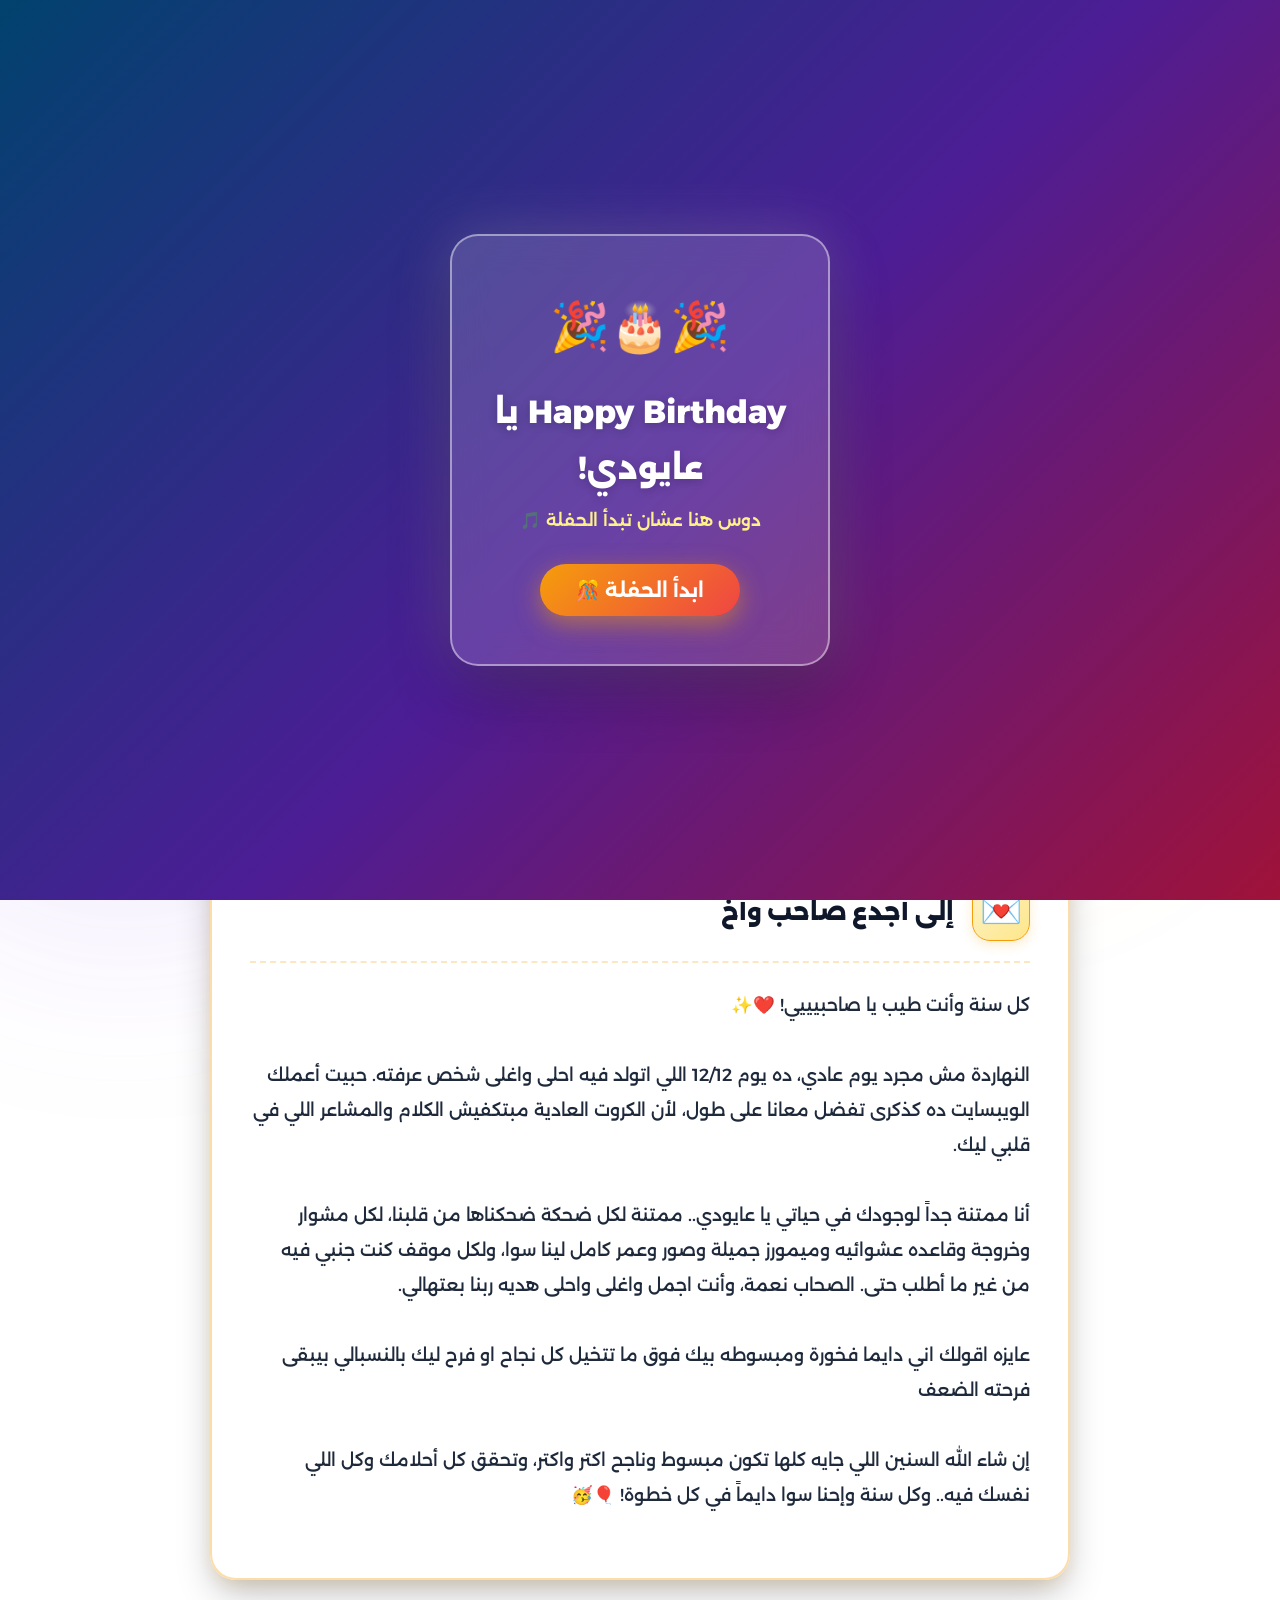
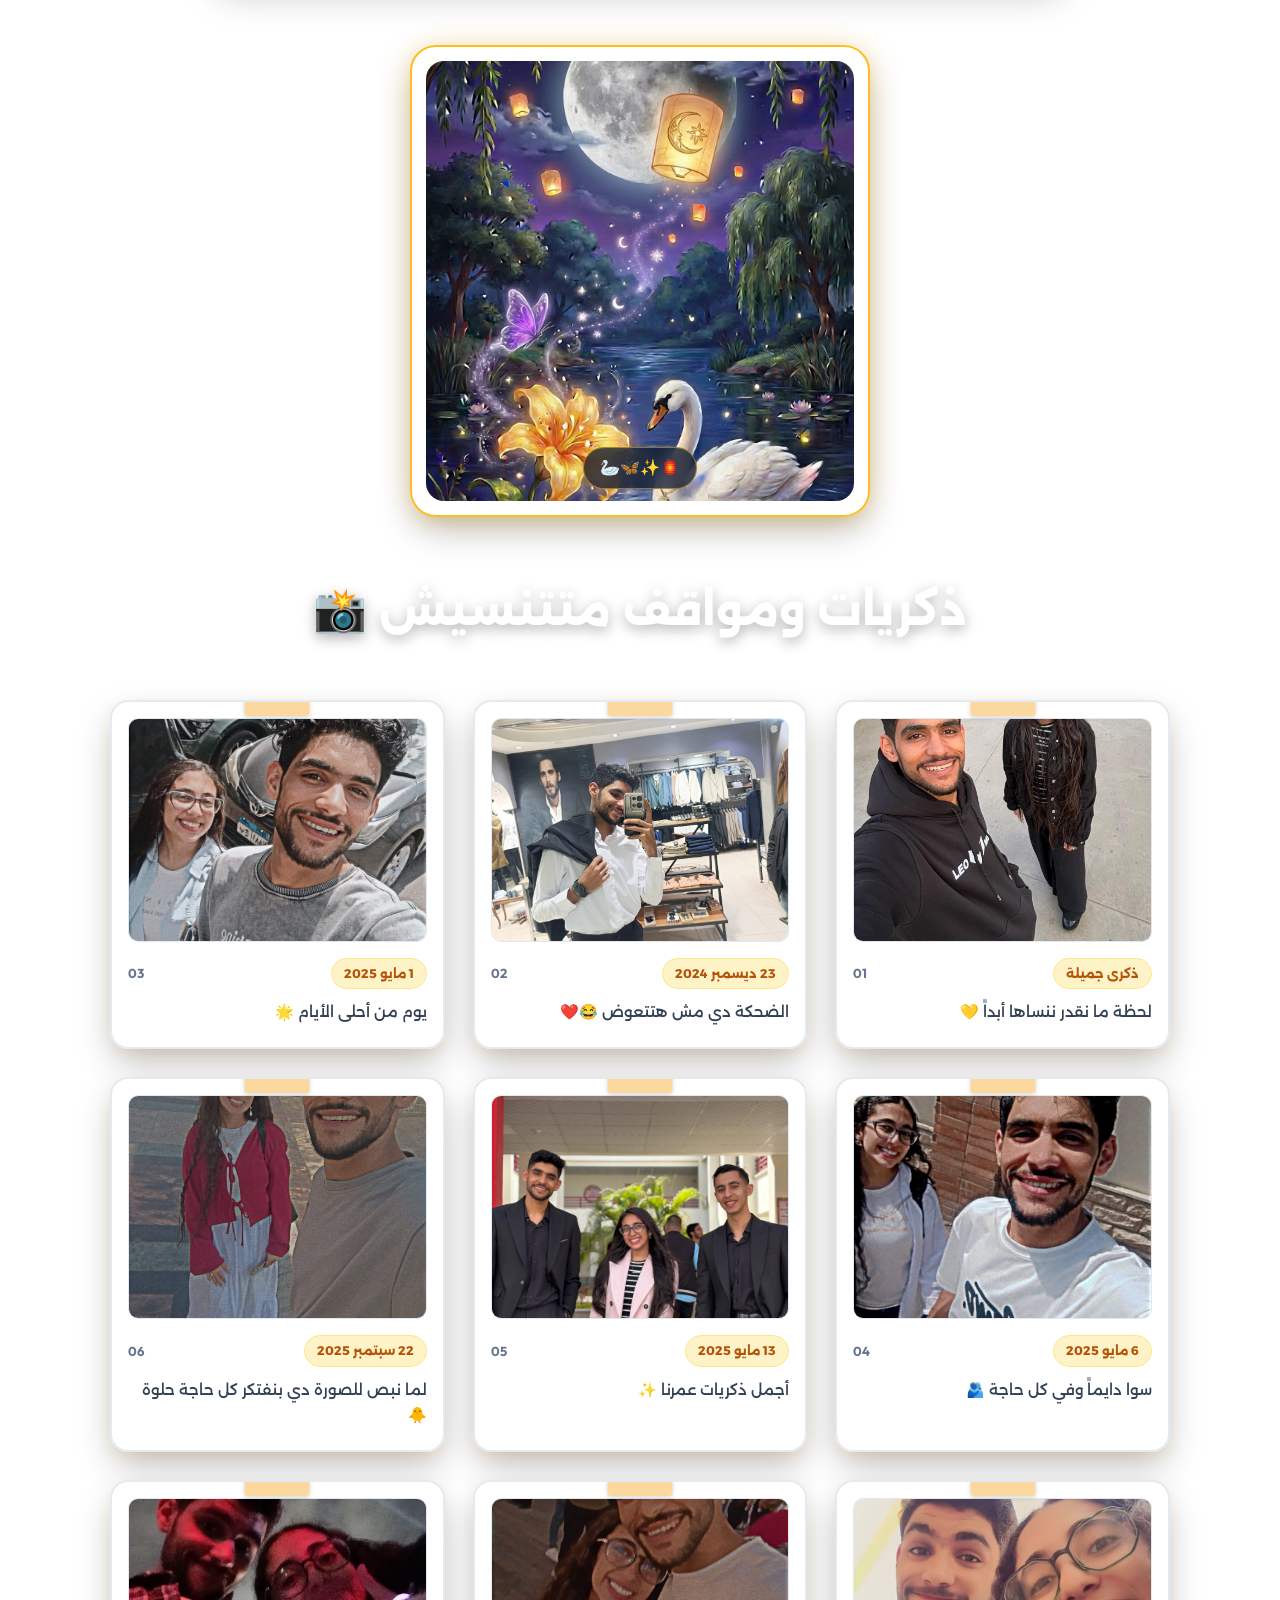
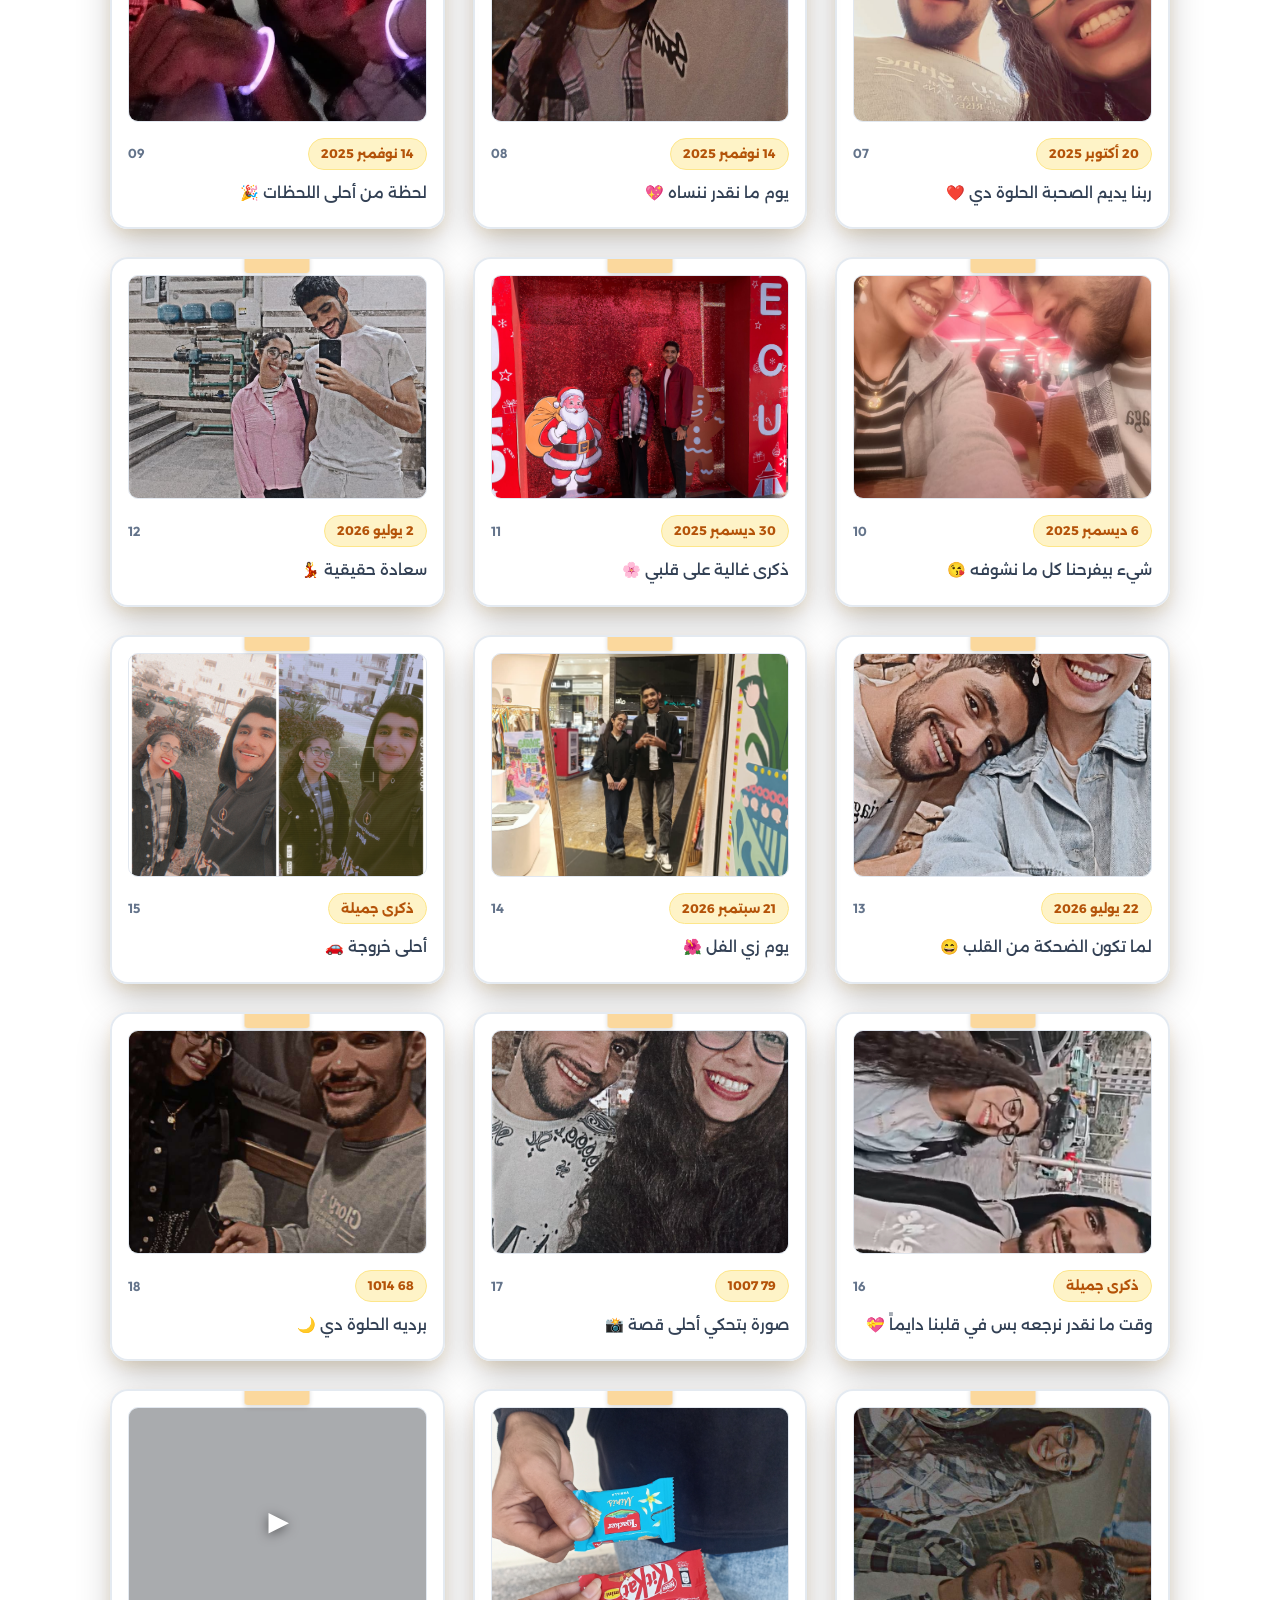
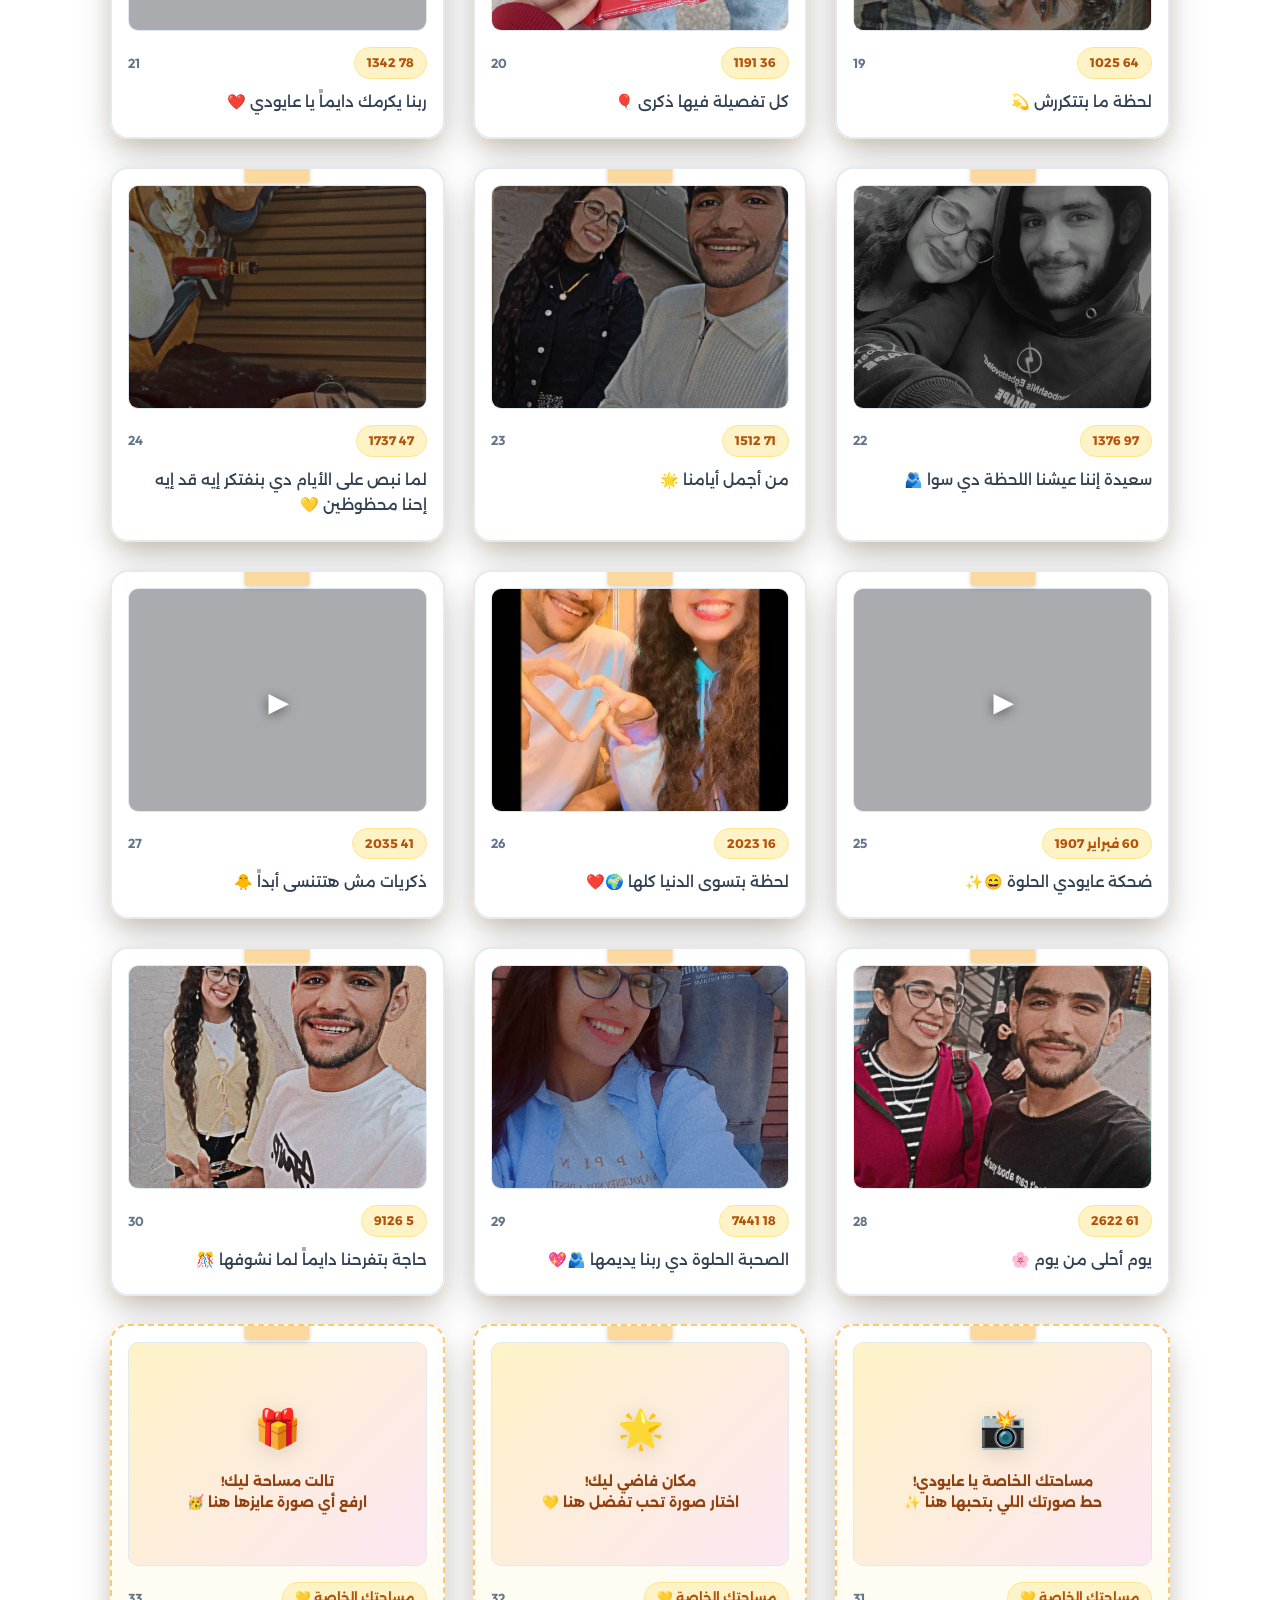
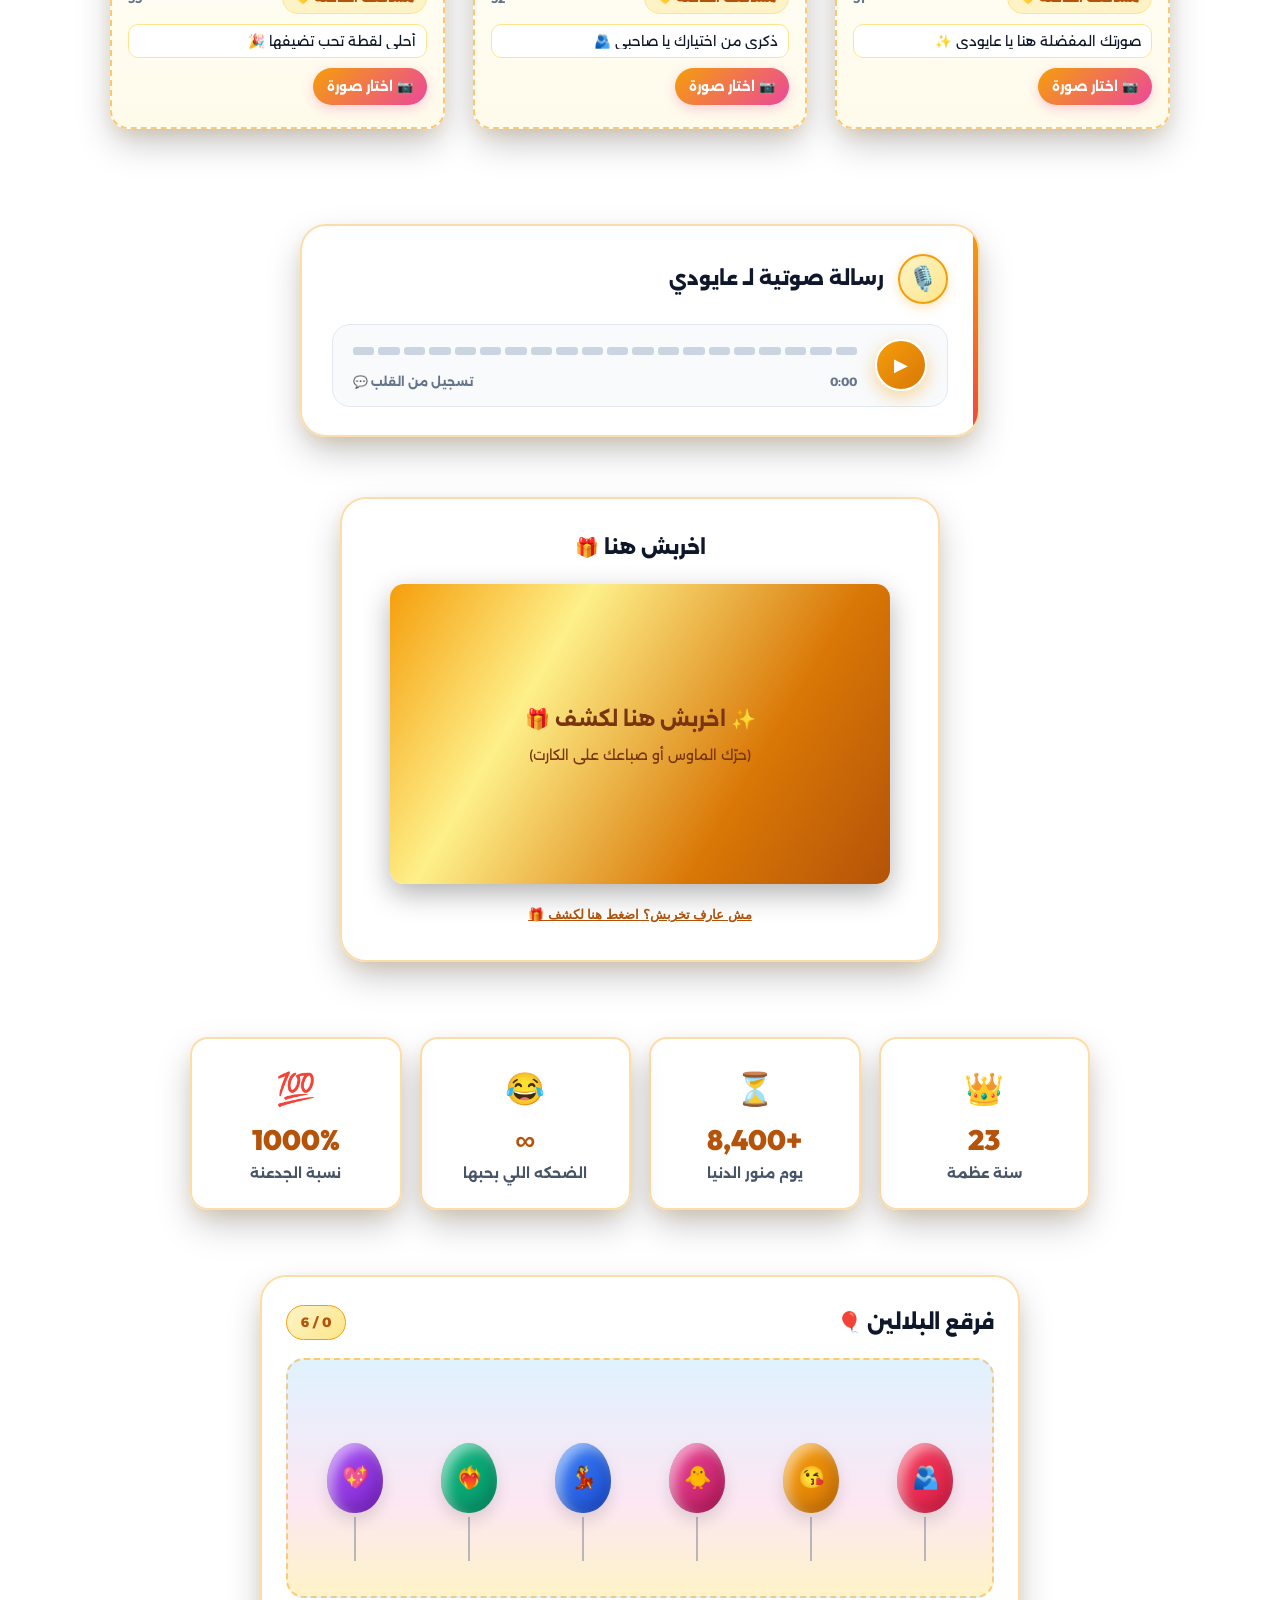
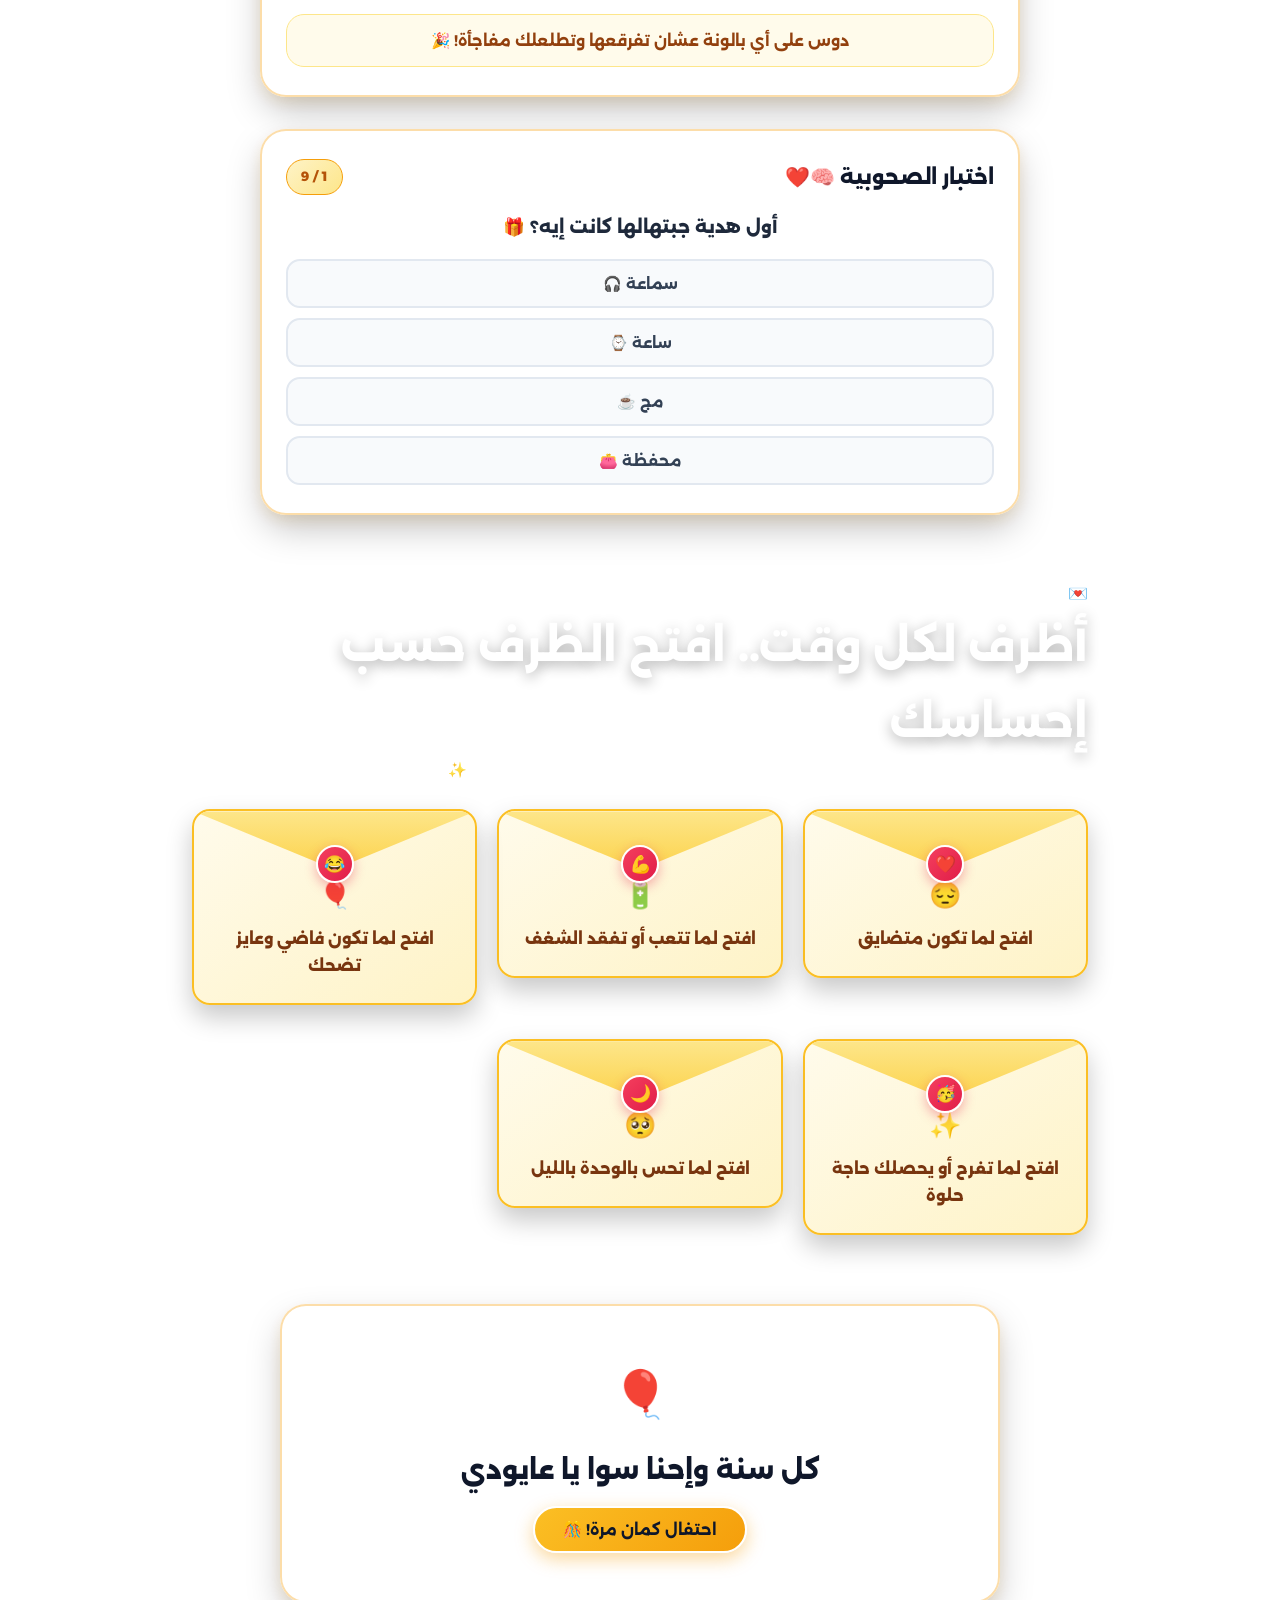
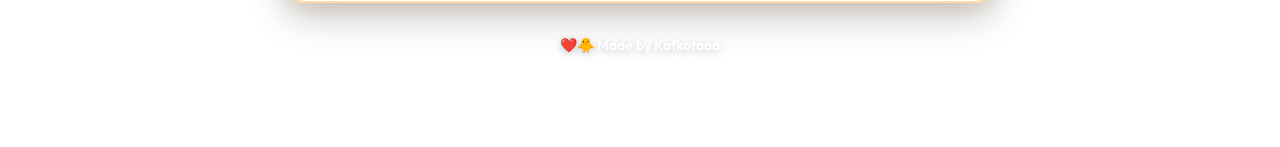
==== index.html @ 5bb3dae8 "Add voice note" ====
<!DOCTYPE html>
<html lang="ar" dir="rtl">
<head>
  <meta charset="UTF-8">
  <meta name="viewport" content="width=device-width, initial-scale=1.0">
  <title>Happy Birthday يا عايودي! 🎉</title>
  <link rel="icon" href="data:image/svg+xml,<svg xmlns=%22http://www.w3.org/2000/svg%22 viewBox=%220 0 100 100%22><text y=%22.9em%22 font-size=%2290%22>🎂</text></svg>">
  
  <link rel="preconnect" href="https://fonts.googleapis.com">
  <link rel="preconnect" href="https://fonts.gstatic.com" crossorigin>
  <link href="https://fonts.googleapis.com/css2?family=Alexandria:wght@300;400;600;700;800&family=Outfit:wght@400;600;700;800&display=swap" rel="stylesheet">
  
  <script src="https://cdn.jsdelivr.net/npm/canvas-confetti@1.6.0/dist/confetti.browser.min.js"></script>
  <link rel="stylesheet" href="style.css">
</head>
<body>

  <!-- Welcome / Music Autoplay Overlay -->
  <div class="welcome-overlay" id="welcomeOverlay">
    <div class="welcome-box">
      <div class="welcome-emoji">🎉🎂🎉</div>
      <h2 class="welcome-title">Happy Birthday يا عايودي!</h2>
      <p class="welcome-sub">دوس هنا عشان تبدأ الحفلة 🎵</p>
      <button class="welcome-start-btn" id="welcomeStartBtn">
        <span>ابدأ الحفلة 🎊</span>
      </button>
    </div>
  </div>

  <!-- Festive Party Lights Garland -->
  <div class="party-lights-garland">
    <span class="light-bulb light-gold"></span>
    <span class="light-bulb light-red"></span>
    <span class="light-bulb light-cyan"></span>
    <span class="light-bulb light-pink"></span>
    <span class="light-bulb light-green"></span>
    <span class="light-bulb light-gold"></span>
    <span class="light-bulb light-purple"></span>
    <span class="light-bulb light-cyan"></span>
    <span class="light-bulb light-red"></span>
    <span class="light-bulb light-gold"></span>
    <span class="light-bulb light-pink"></span>
    <span class="light-bulb light-green"></span>
  </div>

  <!-- Music Player Widget -->
  <div class="music-player-widget" id="musicPlayerWidget">
    <button class="music-toggle-btn" id="musicToggleBtn" aria-label="تشغيل أو إيقاف الموسيقى" title="شغّل أو أوقف الأغنية 🎵">
      <div class="vinyl-disc" id="vinylDisc">
        <div class="vinyl-center" id="vinylCenterIcon">🎵</div>
      </div>
      <div class="music-info">
        <span class="music-label">أغنية العسيلي</span>
        <span class="music-status" id="musicStatus">اضغط للتشغيل ▷</span>
      </div>
      <div class="equalizer-bars" id="equalizerBars">
        <span></span><span></span><span></span><span></span>
      </div>
      <div class="music-mute-icon" id="musicMuteIcon" title="كتم / تشغيل">🔊</div>
    </button>
    <audio id="bgAudio" preload="auto" loop src="assets/music/music.mp3"></audio>
  </div>

  <!-- Ambient Glows -->
  <div class="ambient-glow glow-top"></div>
  <div class="ambient-glow glow-mid"></div>
  <div class="ambient-glow glow-bottom"></div>

  <!-- Magical Background Theme Layer (Lanterns, Glowing Flower, Butterfly, Swan, Ocean & Monsters Vibe) -->
  <div class="magical-sky-layer" aria-hidden="true">
    <div class="bg-moon">🌕</div>
    <div class="sky-lantern lantern-1">🏮</div>
    <div class="sky-lantern lantern-2">🏮</div>
    <div class="sky-lantern lantern-3">🏮</div>
    <div class="sky-lantern lantern-4">🏮</div>
    <div class="sky-lantern lantern-5">🏮</div>
    <div class="sky-butterfly butterfly-1">🦋</div>
    <div class="sky-butterfly butterfly-2">🦋</div>
    <div class="bg-glowing-flower">
      <svg viewBox="0 0 100 100" class="glowing-flower-svg">
        <defs>
          <radialGradient id="bgFlowerAura" cx="50%" cy="50%" r="50%">
            <stop offset="0%" stop-color="#fef08a" stop-opacity="0.9"/>
            <stop offset="55%" stop-color="#f59e0b" stop-opacity="0.35"/>
            <stop offset="100%" stop-color="#f59e0b" stop-opacity="0"/>
          </radialGradient>
        </defs>
        <circle cx="50" cy="50" r="46" fill="url(#bgFlowerAura)"/>
        <path d="M50 85 L50 54" stroke="#4ade80" stroke-width="4" stroke-linecap="round"/>
        <path d="M50 52 Q30 28 50 14 Q70 28 50 52 Z" fill="#fef08a"/>
        <path d="M50 52 Q20 44 26 22 Q46 30 50 52 Z" fill="#fde047"/>
        <path d="M50 52 Q80 44 74 22 Q54 30 50 52 Z" fill="#fde047"/>
        <circle cx="50" cy="40" r="6" fill="#ffffff"/>
      </svg>
    </div>
    <div class="bg-theme-accent accent-swan">🦢</div>
    <div class="bg-theme-accent accent-hibiscus">🌺</div>
    <div class="bg-theme-accent accent-wave">🌊</div>
    <div class="bg-theme-accent accent-monster">👾</div>
    <div class="bg-theme-accent accent-ball">⚽</div>
    <div class="bg-theme-accent accent-engineer">👨‍💻</div>
    <div class="bg-theme-accent accent-hundred">💯</div>
    <div class="bg-theme-accent accent-fingers">🤞</div>
  </div>

  <!-- Page Wrapper -->
  <main class="page-wrapper">

    <!-- 1. Hero Section -->
    <header class="hero-section">
      <div class="badge-pill">
        <span class="badge-dot"></span>
        <span>12/12/2003 • أهم يوم في السنة ✨</span>
      </div>

      <h1 class="celebration-title">
        Happy Birthday!
      </h1>
      
      <h2 class="friend-name-display">
        يا عايودي ❤️
      </h2>

      <p class="hero-tagline">كل سنة وإحنا سوا دايماً في ضهر بعض 🎂</p>

      <!-- Interactive Vanilla Birthday Cake -->
      <div class="cake-container">
        <div class="cake vanilla-cake" id="birthdayCake">
          <div class="cake-plate"></div>
          
          <div class="layer layer-bottom vanilla-layer">
            <div class="cream-fill"></div>
          </div>
          <div class="layer layer-middle vanilla-layer">
            <div class="cream-fill"></div>
          </div>
          <div class="layer layer-top vanilla-layer">
            <div class="vanilla-icing">
              <div class="icing-drips"></div>
            </div>
          </div>
          
          <!-- Number Candles (2 on left, 3 on right -> 23) -->
          <div class="candles-wrapper number-candles-wrapper">
            <div class="number-candle" id="candleDigit2">
              <span class="digit-text">2</span>
              <div class="flame" id="flame1"></div>
              <div class="smoke" id="smoke1"></div>
            </div>

            <div class="number-candle" id="candleDigit3">
              <span class="digit-text">3</span>
              <div class="flame" id="flame2"></div>
              <div class="smoke" id="smoke2"></div>
            </div>
          </div>
        </div>

        <div class="wish-action-area">
          <button class="blow-candle-btn" id="blowCandleBtn">
            <span class="btn-icon">✨</span>
            <span class="btn-text">اطفي الشمع واتمنى أمنية</span>
          </button>
          <p class="wish-tip" id="wishFeedback">دوس على الزرار عشان تطفي الشمع وتفرقع الزينة!</p>
        </div>
      </div>
    </header>

    <!-- 2. The Letter -->
    <section class="letter-section">
      <div class="letter-card">
        <div class="letter-header">
          <div class="letter-icon">💌</div>
          <div class="letter-title-wrap">
            <h3 class="letter-heading">إلى أجدع صاحب وأخ</h3>
          </div>
        </div>

        <div class="letter-body">
          <p class="letter-text" id="mainLetterText">كل سنة وأنت طيب يا صاحبيييي! ❤️✨

النهاردة مش مجرد يوم عادي، ده يوم 12/12 اللي اتولد فيه احلى واغلى شخص عرفته. حبيت أعملك الويبسايت ده كذكرى تفضل معانا على طول، لأن الكروت العادية مبتكفيش الكلام والمشاعر اللي في قلبي ليك.

أنا ممتنة جداً لوجودك في حياتي يا عايودي.. ممتنة لكل ضحكة ضحكناها من قلبنا، لكل مشوار وخروجة وقاعده عشوائيه وميمورز جميلة وصور وعمر كامل لينا سوا، ولكل موقف كنت جنبي فيه من غير ما أطلب حتى. الصحاب نعمة، وأنت اجمل واغلى واحلى هديه ربنا بعتهالي.

عايزه اقولك اني دايما فخورة ومبسوطه بيك فوق ما تتخيل كل نجاح او فرح ليك بالنسبالي بيبقى فرحته الضعف

إن شاء الله السنين اللي جايه كلها تكون مبسوط وناجح اكتر واكتر، وتحقق كل أحلامك وكل اللي نفسك فيه.. وكل سنة وإحنا سوا دايماً في كل خطوة! 🎈🥳</p>
        </div>
      </div>
    </section>


    <!-- 2.5 Enchanted Garden Photo -->
    <section class="magic-world-section">
      <!-- Magical Garden Image Showcase -->
      <div class="magic-scene-card magic-lightbox-card" tabindex="0" role="button" aria-label="الحديقة السحرية" data-src="assets/images/magical_garden.jpg" data-date="أجمل عالم سحري ✨" data-caption="الهدايا اللي انت جبتهالي وكل حاجه غاليه عليا اوي وبحبها اوي وزوقك الحلوو اوي زيك كده 🏮🦋🦢🌸">
        <div class="magic-scene-media">
          <img src="assets/images/magical_garden.jpg" alt="الحديقة السحرية والوردة المضيئة" class="magic-scene-img" loading="lazy">
          <div class="magic-badge-float">🏮✨🦋🦢</div>
        </div>
      </div>
    </section>


    <!-- 3. Photo Album (30 Photo Cards Directly Embedded) -->
    <section class="album-section" id="albumSection">
      <div class="section-title-wrap">
        <h3 class="section-title">ذكريات ومواقف متتنسيش 📸</h3>
      </div>

      <div class="album-grid" id="albumGrid">
        <div class="album-card" tabindex="0" role="button" aria-label="ذكرى 01" data-src="assets/images/memories/16d2385834be6b9070cedf0324b7cf71.jpg" data-date="ذكرى جميلة" data-caption="لحظة ما نقدر ننساها أبداً 💛">
          <div class="card-image-wrap">
            <img src="assets/images/memories/16d2385834be6b9070cedf0324b7cf71.jpg" alt="ذكرى 01" class="card-image" loading="lazy">
          </div>
          <div class="card-body">
            <div class="card-meta">
              <span class="card-date">ذكرى جميلة</span>
              <span class="card-num">01</span>
            </div>
            <p class="card-caption">لحظة ما نقدر ننساها أبداً 💛</p>
          </div>
        </div>
        <div class="album-card" tabindex="0" role="button" aria-label="ذكرى 02" data-src="assets/images/memories/IMG-20241223-WA0029.jpg" data-date="23 ديسمبر 2024" data-caption="الضحكة دي مش هتتعوض 😂❤️">
          <div class="card-image-wrap">
            <img src="assets/images/memories/IMG-20241223-WA0029.jpg" alt="ذكرى 02" class="card-image" loading="lazy">
          </div>
          <div class="card-body">
            <div class="card-meta">
              <span class="card-date">23 ديسمبر 2024</span>
              <span class="card-num">02</span>
            </div>
            <p class="card-caption">الضحكة دي مش هتتعوض 😂❤️</p>
          </div>
        </div>
        <div class="album-card" tabindex="0" role="button" aria-label="ذكرى 03" data-src="assets/images/memories/IMG-20250501-WA0034.jpg" data-date="1 مايو 2025" data-caption="يوم من أحلى الأيام 🌟">
          <div class="card-image-wrap">
            <img src="assets/images/memories/IMG-20250501-WA0034.jpg" alt="ذكرى 03" class="card-image" loading="lazy">
          </div>
          <div class="card-body">
            <div class="card-meta">
              <span class="card-date">1 مايو 2025</span>
              <span class="card-num">03</span>
            </div>
            <p class="card-caption">يوم من أحلى الأيام 🌟</p>
          </div>
        </div>
        <div class="album-card" tabindex="0" role="button" aria-label="ذكرى 04" data-src="assets/images/memories/IMG-20250506-WA0175.jpg" data-date="6 مايو 2025" data-caption="سوا دايماً وفي كل حاجة 🫂">
          <div class="card-image-wrap">
            <img src="assets/images/memories/IMG-20250506-WA0175.jpg" alt="ذكرى 04" class="card-image" loading="lazy">
          </div>
          <div class="card-body">
            <div class="card-meta">
              <span class="card-date">6 مايو 2025</span>
              <span class="card-num">04</span>
            </div>
            <p class="card-caption">سوا دايماً وفي كل حاجة 🫂</p>
          </div>
        </div>
        <div class="album-card" tabindex="0" role="button" aria-label="ذكرى 05" data-src="assets/images/memories/IMG-20250513-WA0010.jpg" data-date="13 مايو 2025" data-caption="أجمل ذكريات عمرنا ✨">
          <div class="card-image-wrap">
            <img src="assets/images/memories/IMG-20250513-WA0010.jpg" alt="ذكرى 05" class="card-image" loading="lazy">
          </div>
          <div class="card-body">
            <div class="card-meta">
              <span class="card-date">13 مايو 2025</span>
              <span class="card-num">05</span>
            </div>
            <p class="card-caption">أجمل ذكريات عمرنا ✨</p>
          </div>
        </div>
        <div class="album-card" tabindex="0" role="button" aria-label="ذكرى 06" data-src="assets/images/memories/IMG-20250922-WA0279.jpg" data-date="22 سبتمبر 2025" data-caption="لما نبص للصورة دي بنفتكر كل حاجة حلوة 🐥">
          <div class="card-image-wrap">
            <img src="assets/images/memories/IMG-20250922-WA0279.jpg" alt="ذكرى 06" class="card-image" loading="lazy">
          </div>
          <div class="card-body">
            <div class="card-meta">
              <span class="card-date">22 سبتمبر 2025</span>
              <span class="card-num">06</span>
            </div>
            <p class="card-caption">لما نبص للصورة دي بنفتكر كل حاجة حلوة 🐥</p>
          </div>
        </div>
        <div class="album-card" tabindex="0" role="button" aria-label="ذكرى 07" data-src="assets/images/memories/IMG-20251020-WA0095.jpg" data-date="20 أكتوبر 2025" data-caption="ربنا يديم الصحبة الحلوة دي ❤️">
          <div class="card-image-wrap">
            <img src="assets/images/memories/IMG-20251020-WA0095.jpg" alt="ذكرى 07" class="card-image" loading="lazy">
          </div>
          <div class="card-body">
            <div class="card-meta">
              <span class="card-date">20 أكتوبر 2025</span>
              <span class="card-num">07</span>
            </div>
            <p class="card-caption">ربنا يديم الصحبة الحلوة دي ❤️</p>
          </div>
        </div>
        <div class="album-card" tabindex="0" role="button" aria-label="ذكرى 08" data-src="assets/images/memories/IMG-20251114-WA0083.jpg" data-date="14 نوفمبر 2025" data-caption="يوم ما نقدر ننساه 💖">
          <div class="card-image-wrap">
            <img src="assets/images/memories/IMG-20251114-WA0083.jpg" alt="ذكرى 08" class="card-image" loading="lazy">
          </div>
          <div class="card-body">
            <div class="card-meta">
              <span class="card-date">14 نوفمبر 2025</span>
              <span class="card-num">08</span>
            </div>
            <p class="card-caption">يوم ما نقدر ننساه 💖</p>
          </div>
        </div>
        <div class="album-card" tabindex="0" role="button" aria-label="ذكرى 09" data-src="assets/images/memories/IMG-20251114-WA0090.jpg" data-date="14 نوفمبر 2025" data-caption="لحظة من أحلى اللحظات 🎉">
          <div class="card-image-wrap">
            <img src="assets/images/memories/IMG-20251114-WA0090.jpg" alt="ذكرى 09" class="card-image" loading="lazy">
          </div>
          <div class="card-body">
            <div class="card-meta">
              <span class="card-date">14 نوفمبر 2025</span>
              <span class="card-num">09</span>
            </div>
            <p class="card-caption">لحظة من أحلى اللحظات 🎉</p>
          </div>
        </div>
        <div class="album-card" tabindex="0" role="button" aria-label="ذكرى 10" data-src="assets/images/memories/IMG-20251206-WA0068.jpg" data-date="6 ديسمبر 2025" data-caption="شيء بيفرحنا كل ما نشوفه 😘">
          <div class="card-image-wrap">
            <img src="assets/images/memories/IMG-20251206-WA0068.jpg" alt="ذكرى 10" class="card-image" loading="lazy">
          </div>
          <div class="card-body">
            <div class="card-meta">
              <span class="card-date">6 ديسمبر 2025</span>
              <span class="card-num">10</span>
            </div>
            <p class="card-caption">شيء بيفرحنا كل ما نشوفه 😘</p>
          </div>
        </div>
        <div class="album-card" tabindex="0" role="button" aria-label="ذكرى 11" data-src="assets/images/memories/IMG-20251230-WA0062.jpg" data-date="30 ديسمبر 2025" data-caption="ذكرى غالية على قلبي 🌸">
          <div class="card-image-wrap">
            <img src="assets/images/memories/IMG-20251230-WA0062.jpg" alt="ذكرى 11" class="card-image" loading="lazy">
          </div>
          <div class="card-body">
            <div class="card-meta">
              <span class="card-date">30 ديسمبر 2025</span>
              <span class="card-num">11</span>
            </div>
            <p class="card-caption">ذكرى غالية على قلبي 🌸</p>
          </div>
        </div>
        <div class="album-card" tabindex="0" role="button" aria-label="ذكرى 12" data-src="assets/images/memories/IMG-20260702-WA0018.jpg" data-date="2 يوليو 2026" data-caption="سعادة حقيقية 💃">
          <div class="card-image-wrap">
            <img src="assets/images/memories/IMG-20260702-WA0018.jpg" alt="ذكرى 12" class="card-image" loading="lazy">
          </div>
          <div class="card-body">
            <div class="card-meta">
              <span class="card-date">2 يوليو 2026</span>
              <span class="card-num">12</span>
            </div>
            <p class="card-caption">سعادة حقيقية 💃</p>
          </div>
        </div>
        <div class="album-card" tabindex="0" role="button" aria-label="ذكرى 13" data-src="assets/images/memories/IMG-20260722-WA0001.jpg" data-date="22 يوليو 2026" data-caption="لما تكون الضحكة من القلب 😄">
          <div class="card-image-wrap">
            <img src="assets/images/memories/IMG-20260722-WA0001.jpg" alt="ذكرى 13" class="card-image" loading="lazy">
          </div>
          <div class="card-body">
            <div class="card-meta">
              <span class="card-date">22 يوليو 2026</span>
              <span class="card-num">13</span>
            </div>
            <p class="card-caption">لما تكون الضحكة من القلب 😄</p>
          </div>
        </div>
        <div class="album-card" tabindex="0" role="button" aria-label="ذكرى 14" data-src="assets/images/memories/IMG-20260921-WA0046.jpg" data-date="21 سبتمبر 2026" data-caption="يوم زي الفل 🌺">
          <div class="card-image-wrap">
            <img src="assets/images/memories/IMG-20260921-WA0046.jpg" alt="ذكرى 14" class="card-image" loading="lazy">
          </div>
          <div class="card-body">
            <div class="card-meta">
              <span class="card-date">21 سبتمبر 2026</span>
              <span class="card-num">14</span>
            </div>
            <p class="card-caption">يوم زي الفل 🌺</p>
          </div>
        </div>
        <div class="album-card" tabindex="0" role="button" aria-label="ذكرى 15" data-src="assets/images/memories/Picsart_24-01-09_16-21-04-592.jpg" data-date="ذكرى جميلة" data-caption="أحلى خروجة 🚗">
          <div class="card-image-wrap">
            <img src="assets/images/memories/Picsart_24-01-09_16-21-04-592.jpg" alt="ذكرى 15" class="card-image" loading="lazy">
          </div>
          <div class="card-body">
            <div class="card-meta">
              <span class="card-date">ذكرى جميلة</span>
              <span class="card-num">15</span>
            </div>
            <p class="card-caption">أحلى خروجة 🚗</p>
          </div>
        </div>
        <div class="album-card" tabindex="0" role="button" aria-label="ذكرى 16" data-src="assets/images/memories/Screenshot_2024-11-04-16-27-02-534_com.snapchat.android.jpg" data-date="ذكرى جميلة" data-caption="وقت ما نقدر نرجعه بس في قلبنا دايماً 💝">
          <div class="card-image-wrap">
            <img src="assets/images/memories/Screenshot_2024-11-04-16-27-02-534_com.snapchat.android.jpg" alt="ذكرى 16" class="card-image" loading="lazy">
          </div>
          <div class="card-body">
            <div class="card-meta">
              <span class="card-date">ذكرى جميلة</span>
              <span class="card-num">16</span>
            </div>
            <p class="card-caption">وقت ما نقدر نرجعه بس في قلبنا دايماً 💝</p>
          </div>
        </div>
        <div class="album-card" tabindex="0" role="button" aria-label="ذكرى 17" data-src="assets/images/memories/Snapchat-10078879.jpg" data-date="79  1007" data-caption="صورة بتحكي أحلى قصة 📸">
          <div class="card-image-wrap">
            <img src="assets/images/memories/Snapchat-10078879.jpg" alt="ذكرى 17" class="card-image" loading="lazy">
          </div>
          <div class="card-body">
            <div class="card-meta">
              <span class="card-date">79  1007</span>
              <span class="card-num">17</span>
            </div>
            <p class="card-caption">صورة بتحكي أحلى قصة 📸</p>
          </div>
        </div>
        <div class="album-card" tabindex="0" role="button" aria-label="ذكرى 18" data-src="assets/images/memories/Snapchat-1014406887.jpg" data-date="68  1014" data-caption="برديه الحلوة دي 🌙">
          <div class="card-image-wrap">
            <img src="assets/images/memories/Snapchat-1014406887.jpg" alt="ذكرى 18" class="card-image" loading="lazy">
          </div>
          <div class="card-body">
            <div class="card-meta">
              <span class="card-date">68  1014</span>
              <span class="card-num">18</span>
            </div>
            <p class="card-caption">برديه الحلوة دي 🌙</p>
          </div>
        </div>
        <div class="album-card" tabindex="0" role="button" aria-label="ذكرى 19" data-src="assets/images/memories/Snapchat-1025946463.jpg" data-date="64  1025" data-caption="لحظة ما بتتكررش 💫">
          <div class="card-image-wrap">
            <img src="assets/images/memories/Snapchat-1025946463.jpg" alt="ذكرى 19" class="card-image" loading="lazy">
          </div>
          <div class="card-body">
            <div class="card-meta">
              <span class="card-date">64  1025</span>
              <span class="card-num">19</span>
            </div>
            <p class="card-caption">لحظة ما بتتكررش 💫</p>
          </div>
        </div>
        <div class="album-card" tabindex="0" role="button" aria-label="ذكرى 20" data-src="assets/images/memories/Snapchat-1191593625.jpg" data-date="36  1191" data-caption="كل تفصيلة فيها ذكرى 🎈">
          <div class="card-image-wrap">
            <img src="assets/images/memories/Snapchat-1191593625.jpg" alt="ذكرى 20" class="card-image" loading="lazy">
          </div>
          <div class="card-body">
            <div class="card-meta">
              <span class="card-date">36  1191</span>
              <span class="card-num">20</span>
            </div>
            <p class="card-caption">كل تفصيلة فيها ذكرى 🎈</p>
          </div>
        </div>
        <div class="album-card video-card" tabindex="0" role="button" aria-label="ذكرى 21">
          <div class="card-image-wrap video-wrap">
            <video class="card-image card-video" src="assets/images/memories/Snapchat-1342797847.mp4" muted playsinline preload="metadata" poster=""></video>
            <div class="video-play-overlay">▶</div>
          </div>
          <div class="card-body">
            <div class="card-meta">
              <span class="card-date">78  1342</span>
              <span class="card-num">21</span>
            </div>
            <p class="card-caption">ربنا يكرمك دايماً يا عايودي ❤️</p>
          </div>
        </div>
        <div class="album-card" tabindex="0" role="button" aria-label="ذكرى 22" data-src="assets/images/memories/Snapchat-1376549745.jpg" data-date="97  1376" data-caption="سعيدة إننا عيشنا اللحظة دي سوا 🫂">
          <div class="card-image-wrap">
            <img src="assets/images/memories/Snapchat-1376549745.jpg" alt="ذكرى 22" class="card-image" loading="lazy">
          </div>
          <div class="card-body">
            <div class="card-meta">
              <span class="card-date">97  1376</span>
              <span class="card-num">22</span>
            </div>
            <p class="card-caption">سعيدة إننا عيشنا اللحظة دي سوا 🫂</p>
          </div>
        </div>
        <div class="album-card" tabindex="0" role="button" aria-label="ذكرى 23" data-src="assets/images/memories/Snapchat-1512167119.jpg" data-date="71  1512" data-caption="من أجمل أيامنا 🌟">
          <div class="card-image-wrap">
            <img src="assets/images/memories/Snapchat-1512167119.jpg" alt="ذكرى 23" class="card-image" loading="lazy">
          </div>
          <div class="card-body">
            <div class="card-meta">
              <span class="card-date">71  1512</span>
              <span class="card-num">23</span>
            </div>
            <p class="card-caption">من أجمل أيامنا 🌟</p>
          </div>
        </div>
        <div class="album-card" tabindex="0" role="button" aria-label="ذكرى 24" data-src="assets/images/memories/Snapchat-1737184744.jpg" data-date="47  1737" data-caption="لما نبص على الأيام دي بنفتكر إيه قد إيه إحنا محظوظين 💛">
          <div class="card-image-wrap">
            <img src="assets/images/memories/Snapchat-1737184744.jpg" alt="ذكرى 24" class="card-image" loading="lazy">
          </div>
          <div class="card-body">
            <div class="card-meta">
              <span class="card-date">47  1737</span>
              <span class="card-num">24</span>
            </div>
            <p class="card-caption">لما نبص على الأيام دي بنفتكر إيه قد إيه إحنا محظوظين 💛</p>
          </div>
        </div>
        <div class="album-card video-card" tabindex="0" role="button" aria-label="ذكرى 25">
          <div class="card-image-wrap video-wrap">
            <video class="card-image card-video" src="assets/images/memories/Snapchat-1907026020.mp4" muted playsinline preload="metadata" poster=""></video>
            <div class="video-play-overlay">▶</div>
          </div>
          <div class="card-body">
            <div class="card-meta">
              <span class="card-date">60 فبراير 1907</span>
              <span class="card-num">25</span>
            </div>
            <p class="card-caption">ضحكة عايودي الحلوة 😄✨</p>
          </div>
        </div>
        <div class="album-card" tabindex="0" role="button" aria-label="ذكرى 26" data-src="assets/images/memories/Snapchat-2023851695.jpg" data-date="16  2023" data-caption="لحظة بتسوى الدنيا كلها 🌍❤️">
          <div class="card-image-wrap">
            <img src="assets/images/memories/Snapchat-2023851695.jpg" alt="ذكرى 26" class="card-image" loading="lazy">
          </div>
          <div class="card-body">
            <div class="card-meta">
              <span class="card-date">16  2023</span>
              <span class="card-num">26</span>
            </div>
            <p class="card-caption">لحظة بتسوى الدنيا كلها 🌍❤️</p>
          </div>
        </div>
        <div class="album-card video-card" tabindex="0" role="button" aria-label="ذكرى 27">
          <div class="card-image-wrap video-wrap">
            <video class="card-image card-video" src="assets/images/memories/Snapchat-2035264167.mp4" muted playsinline preload="metadata" poster=""></video>
            <div class="video-play-overlay">▶</div>
          </div>
          <div class="card-body">
            <div class="card-meta">
              <span class="card-date">41  2035</span>
              <span class="card-num">27</span>
            </div>
            <p class="card-caption">ذكريات مش هتتنسى أبداً 🐥</p>
          </div>
        </div>
        <div class="album-card" tabindex="0" role="button" aria-label="ذكرى 28" data-src="assets/images/memories/Snapchat-262237617.jpg" data-date="61  2622" data-caption="يوم أحلى من يوم 🌸">
          <div class="card-image-wrap">
            <img src="assets/images/memories/Snapchat-262237617.jpg" alt="ذكرى 28" class="card-image" loading="lazy">
          </div>
          <div class="card-body">
            <div class="card-meta">
              <span class="card-date">61  2622</span>
              <span class="card-num">28</span>
            </div>
            <p class="card-caption">يوم أحلى من يوم 🌸</p>
          </div>
        </div>
        <div class="album-card" tabindex="0" role="button" aria-label="ذكرى 29" data-src="assets/images/memories/Snapchat-74414018.jpg" data-date="18  7441" data-caption="الصحبة الحلوة دي ربنا يديمها 🫂💖">
          <div class="card-image-wrap">
            <img src="assets/images/memories/Snapchat-74414018.jpg" alt="ذكرى 29" class="card-image" loading="lazy">
          </div>
          <div class="card-body">
            <div class="card-meta">
              <span class="card-date">18  7441</span>
              <span class="card-num">29</span>
            </div>
            <p class="card-caption">الصحبة الحلوة دي ربنا يديمها 🫂💖</p>
          </div>
        </div>
        <div class="album-card" tabindex="0" role="button" aria-label="ذكرى 30" data-src="assets/images/memories/Snapchat-912697055.jpg" data-date="5  9126" data-caption="حاجة بتفرحنا دايماً لما نشوفها 🎊">
          <div class="card-image-wrap">
            <img src="assets/images/memories/Snapchat-912697055.jpg" alt="ذكرى 30" class="card-image" loading="lazy">
          </div>
          <div class="card-body">
            <div class="card-meta">
              <span class="card-date">5  9126</span>
              <span class="card-num">30</span>
            </div>
            <p class="card-caption">حاجة بتفرحنا دايماً لما نشوفها 🎊</p>
          </div>
        </div>

        <!-- 3 Editable Extra Slots for Ayouda -->
        <div class="album-card user-editable-card" tabindex="0" role="button" aria-label="مساحتك الخاصة 1" data-slot="0" data-date="مساحتك الخاصة 💛" data-caption="صورتك المفضلة هنا يا عايودي ✨">
          <div class="card-image-wrap user-slot-wrap">
            <img src="" alt="مساحتك الخاصة 1" class="card-image user-slot-img" style="display: none;">
            <div class="user-slot-placeholder">
              <span class="user-slot-icon">📸</span>
              <p class="user-slot-hint">مساحتك الخاصة يا عايودي!<br>حط صورتك اللي بتحبها هنا ✨</p>
            </div>
          </div>
          <div class="card-body">
            <div class="card-meta">
              <span class="card-date">مساحتك الخاصة 💛</span>
              <span class="card-num">31</span>
            </div>
            <input type="text" class="user-slot-caption-input" placeholder="اكتب كلمة حلوة للصورة دي..." value="صورتك المفضلة هنا يا عايودي ✨" aria-label="وصف الصورة 1">
            <div class="user-slot-actions">
              <label class="user-slot-upload-btn">
                <span>📷 اختار صورة</span>
                <input type="file" accept="image/*" class="user-slot-file-input" hidden>
              </label>
              <span class="user-slot-status"></span>
            </div>
          </div>
        </div>

        <div class="album-card user-editable-card" tabindex="0" role="button" aria-label="مساحتك الخاصة 2" data-slot="1" data-date="مساحتك الخاصة 💛" data-caption="ذكرى من اختيارك يا صاحبي 🫂">
          <div class="card-image-wrap user-slot-wrap">
            <img src="" alt="مساحتك الخاصة 2" class="card-image user-slot-img" style="display: none;">
            <div class="user-slot-placeholder">
              <span class="user-slot-icon">🌟</span>
              <p class="user-slot-hint">مكان فاضي ليك!<br>اختار صورة تحب تفضل هنا 💛</p>
            </div>
          </div>
          <div class="card-body">
            <div class="card-meta">
              <span class="card-date">مساحتك الخاصة 💛</span>
              <span class="card-num">32</span>
            </div>
            <input type="text" class="user-slot-caption-input" placeholder="اكتب كلمة حلوة للصورة دي..." value="ذكرى من اختيارك يا صاحبي 🫂" aria-label="وصف الصورة 2">
            <div class="user-slot-actions">
              <label class="user-slot-upload-btn">
                <span>📷 اختار صورة</span>
                <input type="file" accept="image/*" class="user-slot-file-input" hidden>
              </label>
              <span class="user-slot-status"></span>
            </div>
          </div>
        </div>

        <div class="album-card user-editable-card" tabindex="0" role="button" aria-label="مساحتك الخاصة 3" data-slot="2" data-date="مساحتك الخاصة 💛" data-caption="أحلى لقطة تحب تضيفها 🎉">
          <div class="card-image-wrap user-slot-wrap">
            <img src="" alt="مساحتك الخاصة 3" class="card-image user-slot-img" style="display: none;">
            <div class="user-slot-placeholder">
              <span class="user-slot-icon">🎁</span>
              <p class="user-slot-hint">تالت مساحة ليك!<br>ارفع أي صورة عايزها هنا 🥳</p>
            </div>
          </div>
          <div class="card-body">
            <div class="card-meta">
              <span class="card-date">مساحتك الخاصة 💛</span>
              <span class="card-num">33</span>
            </div>
            <input type="text" class="user-slot-caption-input" placeholder="اكتب كلمة حلوة للصورة دي..." value="أحلى لقطة تحب تضيفها 🎉" aria-label="وصف الصورة 3">
            <div class="user-slot-actions">
              <label class="user-slot-upload-btn">
                <span>📷 اختار صورة</span>
                <input type="file" accept="image/*" class="user-slot-file-input" hidden>
              </label>
              <span class="user-slot-status"></span>
            </div>
          </div>
        </div>
      </div>
    </section>


    <!-- 4. Voice Note -->
    <section class="voicenote-section">
      <div class="voicenote-card">
        <div class="voicenote-header">
          <div class="voicenote-avatar">🎙️</div>
          <div class="voicenote-info">
            <h4 class="voicenote-title">رسالة صوتية لـ عايودي</h4>
          </div>
        </div>
        
        <div class="voicenote-player">
          <button class="voicenote-play-btn" id="voicePlayBtn" aria-label="تشغيل التسجيل الصوتي">
            <span class="voice-btn-icon" id="voiceBtnIcon">▶</span>
          </button>
          
          <div class="voicenote-track-wrap">
            <div class="voicenote-waveform">
              <span></span><span></span><span></span><span></span><span></span>
              <span></span><span></span><span></span><span></span><span></span>
              <span></span><span></span><span></span><span></span><span></span>
              <span></span><span></span><span></span><span></span><span></span>
            </div>
            <div class="voicenote-times">
              <span id="voiceCurrentTime">0:00</span>
              <span id="voiceDuration">تسجيل من القلب 💬</span>
            </div>
          </div>
        </div>
        <audio id="voiceAudio" preload="auto" src="assets/music/voice.m4a"></audio>
      </div>
    </section>


    <!-- 5. Scratch Card (تقدير) -->
    <section class="scratch-section">
      <div class="scratch-card-wrapper">
        <div class="scratch-header">
          <h3 class="scratch-title">اخربش هنا 🎁</h3>
        </div>
        
        <div class="scratch-container" id="scratchContainer">
          <div class="scratch-secret-content certificate-wrap">
            <div class="cert-border-inner">
              <div class="cert-crown">🎁</div>
              <div class="cert-super-title">رسالة صغنونة ليك</div>
              <h4 class="cert-recipient-name">إلى عايودي.. صاحبي وأغلى حد عندي ❤️🫂</h4>
              <p class="cert-desc">
                وجودك في حياتي لوحده نعمة كبيرة أوي، وربنا عالم قد إيه بفرح بوجودك وبضحكتك الحلوة. كل سنة وأنت سندي وأجدع صاحب في الدنيا، ويا رب تكون الهدية عجبتك وأكون عرفت أخلي يومك النهارده مميز، وربنا يديمنا في حياة بعض دايماً يا رب ✨🐥
              </p>
              <div class="cert-footer-row">
                <div class="cert-seal">
                  <div class="seal-inner">★ من Katkotaaa لعايودي ★</div>
                </div>
                <div class="cert-date">12/12 • دايماً سوا</div>
              </div>
            </div>
          </div>
          <canvas id="scratchCanvas" width="500" height="300"></canvas>
        </div>
        <button class="reveal-btn-fallback" id="revealSecretBtn">مش عارف تخربش؟ اضغط هنا لكشف 🎁</button>
      </div>
    </section>


    <!-- 6. Friendship Stats -->
    <section class="stats-section">
      <div class="stats-grid">
        <div class="stat-card">
          <span class="stat-icon">👑</span>
          <span class="stat-num">23</span>
          <span class="stat-label">سنة عظمة</span>
        </div>
        <div class="stat-card">
          <span class="stat-icon">⏳</span>
          <span class="stat-num">+8,400</span>
          <span class="stat-label">يوم منور الدنيا</span>
        </div>
        <div class="stat-card">
          <span class="stat-icon">😂</span>
          <span class="stat-num">∞</span>
          <span class="stat-label">الضحكه اللي بحبها</span>
        </div>
        <div class="stat-card">
          <span class="stat-icon">💯</span>
          <span class="stat-num">1000%</span>
          <span class="stat-label">نسبة الجدعنة</span>
        </div>
      </div>
    </section>


    <!-- 6.5 Mini Games Section -->
    <section class="games-section">
      <!-- Game 1: Pop the Balloons -->
      <div class="game-card" id="balloonGameCard">
        <div class="game-header">
          <h3 class="game-title">فرقع البلالين 🎈</h3>
          <span class="game-score-pill" id="balloonCounter">0 / 6</span>
        </div>
        <div class="balloon-arena" id="balloonArena"></div>
        <div class="balloon-message-box" id="balloonMessageBox">
          دوس على أي بالونة عشان تفرقعها وتطلعلك مفاجأة! 🎉
        </div>
        <button class="game-replay-btn" id="balloonReplayBtn" style="display: none;">
          بلالين تاني! 🎈
        </button>
      </div>

      <!-- Game 2: Friendship Quiz -->
      <div class="game-card" id="quizGameCard">
        <div class="game-header">
          <h3 class="game-title">اختبار الصحوبية 🧠❤️</h3>
          <span class="game-score-pill" id="quizProgress">1 / 4</span>
        </div>
        <div class="quiz-body" id="quizBody">
          <p class="quiz-question" id="quizQuestion"></p>
          <div class="quiz-options" id="quizOptions"></div>
        </div>
        <div class="quiz-result" id="quizResult" style="display: none;">
          <div class="quiz-result-emoji">🏆🎉</div>
          <h4 class="quiz-result-title">النتيجة: 100% أجدع صاحب وأخ!</h4>
          <p class="quiz-result-text">مفيش كلام يوصف قد إيه أنت غالي ومميز.. كل سنة وإحنا سوا يا عايودي ❤️🐥</p>
          <button class="game-replay-btn" id="quizReplayBtn">العب تاني 🔄</button>
        </div>
      </div>
    </section>


    <!-- 6.5 Open When Envelopes (5 Feelings) -->
    <section class="envelopes-section">
      <div class="section-header">
        <span class="section-icon">💌</span>
        <h2 class="section-title">أظرف لكل وقت.. افتح الظرف حسب إحساسك</h2>
      </div>
      <p class="envelopes-subtitle">دوس على أي ظرف عشان يتفتح وتقرأ الرسالة اللي جواه ✨</p>

      <div class="envelopes-grid">
        <div class="envelope-card" tabindex="0" role="button" aria-expanded="false">
          <div class="envelope-visual">
            <div class="envelope-flap"></div>
            <div class="envelope-seal">❤️</div>
            <div class="envelope-front">
              <span class="envelope-mood-emoji">😔</span>
              <span class="envelope-mood-label">افتح لما تكون متضايق</span>
            </div>
          </div>
          <div class="envelope-letter">
            <p>خد نفس عميق وافتكر إنك مش لوحدك أبداً.. أي ضيق هيعدي زي ما عدى قبله كتير، وأنا دايماً موجودة أسمعك في أي وقت ومن غير ما تتكلم حتى 🫂❤️</p>
          </div>
        </div>

        <div class="envelope-card" tabindex="0" role="button" aria-expanded="false">
          <div class="envelope-visual">
            <div class="envelope-flap"></div>
            <div class="envelope-seal">💪</div>
            <div class="envelope-front">
              <span class="envelope-mood-emoji">🔋</span>
              <span class="envelope-mood-label">افتح لما تتعب أو تفقد الشغف</span>
            </div>
          </div>
          <div class="envelope-letter">
            <p>افتكر قد إيه تعبت ووصلت لحد هنا يا أشطر مهندس 👨‍💻✨ أنا فخورة بيك جداً ومؤمنة بيك، خد بريك صغنن وكمّل وأنت قدها 100% 💯🤞</p>
          </div>
        </div>

        <div class="envelope-card" tabindex="0" role="button" aria-expanded="false">
          <div class="envelope-visual">
            <div class="envelope-flap"></div>
            <div class="envelope-seal">😂</div>
            <div class="envelope-front">
              <span class="envelope-mood-emoji">🎈</span>
              <span class="envelope-mood-label">افتح لما تكون فاضي وعايز تضحك</span>
            </div>
          </div>
          <div class="envelope-letter">
            <p>ادخل على الألبوم فوق وقلب في صورنا أو افتكر مواقفنا العشوائية 😂💃 ولو لسه عايز تضحك ابعتلي حالاً ونقلبها هزار 🎈</p>
          </div>
        </div>

        <div class="envelope-card" tabindex="0" role="button" aria-expanded="false">
          <div class="envelope-visual">
            <div class="envelope-flap"></div>
            <div class="envelope-seal">🥳</div>
            <div class="envelope-front">
              <span class="envelope-mood-emoji">✨</span>
              <span class="envelope-mood-label">افتح لما تفرح أو يحصلك حاجة حلوة</span>
            </div>
          </div>
          <div class="envelope-letter">
            <p>يا رب دايماً مبسوط وفرحان يا عايودي! ❤️‍🔥 افتكر إن فرحتك عندي بالضعف، ولازم تحكيلي التفاصيل كلها حالاً عشان نحتفل سوا 🎉✨</p>
          </div>
        </div>

        <div class="envelope-card" tabindex="0" role="button" aria-expanded="false">
          <div class="envelope-visual">
            <div class="envelope-flap"></div>
            <div class="envelope-seal">🌙</div>
            <div class="envelope-front">
              <span class="envelope-mood-emoji">🥺</span>
              <span class="envelope-mood-label">افتح لما تحس بالوحدة بالليل</span>
            </div>
          </div>
          <div class="envelope-letter">
            <p>مهما الوقت اتأخر أو الدنيا سكتت، فيه صاحبتك اللي بتتمنالك كل خير في الدنيا ومش هتسيبك أبداً.. ربنا يطمن قلبك ويديمك في حياتي 🐥💛</p>
          </div>
        </div>
      </div>
    </section>

    <!-- 7. Closing Banner -->
    <footer class="closing-section">
      <div class="closing-card">
        <div class="closing-icon">🎈</div>
        <h3 class="closing-title">كل سنة وإحنا سوا يا عايودي</h3>
        <button class="celebrate-again-btn" id="celebrateAgainBtn">
          احتفال كمان مرة! 🎊
        </button>
      </div>

      <div class="editor-shortcut-wrap">
      </div>

      <p class="credit-footer">Made by Katkotaaa 🐥❤️</p>
    </footer>

  </main>

  <!-- Lightbox Modal -->
  <div class="lightbox-modal" id="lightboxModal">
    <div class="lightbox-backdrop" id="lightboxBackdrop"></div>
    <div class="lightbox-content">
      <button class="lightbox-close" id="lightboxClose" aria-label="إغلاق">&times;</button>
      <div class="lightbox-image-wrap" id="lightboxMediaWrap">
        <img src="" alt="" id="lightboxImg">
        <video src="" controls id="lightboxVideo" style="display:none; max-width: 100%; max-height: 65vh;"></video>
      </div>
      <div class="lightbox-caption-wrap">
        <span class="lightbox-date" id="lightboxDate"></span>
        <p class="lightbox-caption" id="lightboxCaption"></p>
      </div>
    </div>
  </div>

  <script src="memories-store.js"></script>
  <script src="script.js"></script>
  <script>
    // Load memories and patch album cards from MemoriesStore (IndexedDB + localStorage)
    (async function() {
      try {
        if (!window.MemoriesStore) return;
        const memories = await MemoriesStore.getAll();
        if (!memories || !memories.length) return;

        const cards = document.querySelectorAll(".album-card");
        cards.forEach((card, i) => {
          const mem = memories[i];
          if (!mem) return;

          // Update data attributes (used by lightbox)
          if (mem.src)     card.setAttribute("data-src", mem.src);
          if (mem.date)    card.setAttribute("data-date", mem.date);
          if (mem.caption) card.setAttribute("data-caption", mem.caption);

          // Update visible image/video
          const imgEl  = card.querySelector(".card-image");
          const dateEl = card.querySelector(".card-date");
          const capEl  = card.querySelector(".card-caption");

          if (mem.src) {
            if (mem.isVideo) {
              const wrap = card.querySelector(".card-image-wrap");
              if (wrap) {
                wrap.classList.add("video-wrap");
                wrap.innerHTML = `<video class="card-image card-video" src="${mem.src}" muted playsinline preload="metadata"></video><div class="video-play-overlay">▶</div>`;
                card.classList.add("is-video", "video-card");
              }
            } else if (imgEl) {
              imgEl.src = mem.src;
              imgEl.onerror = null;
            }
          }
          if (mem.date && dateEl) dateEl.textContent = mem.date;
          if (mem.caption && capEl) capEl.textContent = mem.caption;
        });
      } catch(e) { console.warn("Could not load memories:", e); }
    })();
  </script>
</body>
</html>
---- style.css ----
/* ============================================================
   🎉 Cheerful, Vibrant & Celebratory Birthday Stylesheet
   ============================================================ */

:root {
  /* Cheerful Festive Palette */
  --bg-gradient: linear-gradient(135deg, #01426e 0%, #4c1d95 52%, #9f1239 100%);
  --bg-card: rgba(255, 255, 255, 0.97);
  --bg-card-alt: rgba(255, 250, 240, 0.98);
  --bg-card-hover: #ffffff;
  
  --primary-amber: #f59e0b;
  --accent-gold: #d97706;
  --accent-rose: #e11d48;
  --accent-pink: #ec4899;
  --accent-blue: #2563eb;
  
  --text-dark: #0f172a;
  --text-body: #334155;
  --text-muted: #64748b;
  --text-light: #ffffff;
  
  --border-gold: rgba(245, 158, 11, 0.35);
  --border-card: rgba(226, 232, 240, 0.9);
  
  --font-ar: 'Alexandria', -apple-system, BlinkMacSystemFont, "Segoe UI", Roboto, sans-serif;
  --font-en: 'Outfit', sans-serif;
  
  --radius-sm: 10px;
  --radius-md: 18px;
  --radius-lg: 26px;
  --radius-full: 9999px;
  
  --shadow-festive: 0 16px 36px -4px rgba(0, 0, 0, 0.25), 0 6px 16px -2px rgba(245, 158, 11, 0.15);
  --shadow-glow: 0 0 40px rgba(245, 158, 11, 0.3);
}

/* ============================================================
   Festive Party Lights Garland along top
   ============================================================ */
.party-lights-garland {
  position: absolute;
  top: 0;
  left: 0;
  right: 0;
  display: flex;
  justify-content: space-around;
  padding: 0 10px;
  z-index: 90;
  pointer-events: none;
  border-top: 2px solid rgba(255, 255, 255, 0.15);
}

.light-bulb {
  width: 12px;
  height: 18px;
  border-radius: 50% 50% 40% 40%;
  position: relative;
  margin-top: 6px;
  animation: glowBulb 1.8s ease-in-out infinite alternate;
}

.light-bulb::before {
  content: "";
  position: absolute;
  top: -6px;
  left: 50%;
  transform: translateX(-50%);
  width: 6px;
  height: 6px;
  background: #334155;
  border-radius: 2px;
}

.light-gold   { background: #fbbf24; box-shadow: 0 4px 16px #fbbf24; animation-delay: 0.1s; }
.light-red    { background: #ef4444; box-shadow: 0 4px 16px #ef4444; animation-delay: 0.4s; }
.light-cyan   { background: #06b6d4; box-shadow: 0 4px 16px #06b6d4; animation-delay: 0.7s; }
.light-pink   { background: #ec4899; box-shadow: 0 4px 16px #ec4899; animation-delay: 0.2s; }
.light-green  { background: #10b981; box-shadow: 0 4px 16px #10b981; animation-delay: 0.9s; }
.light-purple { background: #a855f7; box-shadow: 0 4px 16px #a855f7; animation-delay: 0.5s; }

@keyframes glowBulb {
  0% { opacity: 0.5; filter: brightness(0.8); transform: scale(0.9); }
  100% { opacity: 1; filter: brightness(1.3); transform: scale(1.1); }
}
*, *::before, *::after {
  box-sizing: border-box;
  margin: 0;
  padding: 0;
}

html {
  scroll-behavior: smooth;
}

body {
  background: var(--bg-gradient);
  background-attachment: fixed;
  color: var(--text-dark);
  font-family: var(--font-ar);
  line-height: 1.75;
  overflow-x: hidden;
  position: relative;
  min-height: 100vh;
}

/* Floating Confetti / Sparkle Background Elements */
.ambient-glow {
  position: fixed;
  border-radius: 50%;
  filter: blur(100px);
  pointer-events: none;
  z-index: 0;
  opacity: 0.55;
  animation: pulseFestive 10s ease-in-out infinite alternate;
}

.glow-top {
  width: 550px;
  height: 550px;
  background: radial-gradient(circle, rgba(251, 191, 36, 0.45), rgba(236, 72, 153, 0.3), transparent 70%);
  top: -120px;
  right: -80px;
}

.glow-mid {
  width: 650px;
  height: 650px;
  background: radial-gradient(circle, rgba(6, 182, 212, 0.35), rgba(168, 85, 247, 0.25), transparent 70%);
  top: 40%;
  left: -200px;
  animation-duration: 14s;
}

.glow-bottom {
  width: 500px;
  height: 500px;
  background: radial-gradient(circle, rgba(244, 63, 94, 0.35), rgba(251, 191, 36, 0.3), transparent 70%);
  bottom: 40px;
  right: 5%;
}

@keyframes pulseFestive {
  0% { transform: scale(1) translate(0, 0); opacity: 0.45; }
  50% { transform: scale(1.15) translate(25px, -20px); opacity: 0.65; }
  100% { transform: scale(1) translate(0, 0); opacity: 0.45; }
}

/* Main Container */
.page-wrapper {
  position: relative;
  z-index: 1;
  max-width: 1100px;
  margin: 0 auto;
  padding: 40px 20px 90px;
}

/* ============================================================
   Floating Audio Player (Joyful Vinyl)
   ============================================================ */
.music-player-widget {
  position: fixed;
  top: 22px;
  left: 22px;
  z-index: 100;
}

.music-toggle-btn {
  background: rgba(255, 255, 255, 0.95);
  backdrop-filter: blur(12px);
  border: 2px solid var(--primary-amber);
  border-radius: var(--radius-full);
  padding: 8px 18px 8px 10px;
  display: flex;
  align-items: center;
  gap: 12px;
  cursor: pointer;
  box-shadow: 0 10px 28px rgba(0, 0, 0, 0.25), 0 0 16px rgba(245, 158, 11, 0.3);
  transition: all 0.3s cubic-bezier(0.16, 1, 0.3, 1);
  color: var(--text-dark);
}

.music-toggle-btn:hover {
  background: #ffffff;
  transform: translateY(-2px) scale(1.02);
  box-shadow: 0 14px 32px rgba(245, 158, 11, 0.4);
}

.vinyl-disc {
  width: 40px;
  height: 40px;
  border-radius: 50%;
  background: radial-gradient(circle, #222 30%, #000 70%);
  display: flex;
  align-items: center;
  justify-content: center;
  position: relative;
  box-shadow: 0 3px 8px rgba(0,0,0,0.3);
  border: 2px solid #f59e0b;
}

.vinyl-disc.playing {
  animation: spinVinyl 3.5s linear infinite;
}

@keyframes spinVinyl {
  from { transform: rotate(0deg); }
  to { transform: rotate(360deg); }
}

.vinyl-center {
  font-size: 15px;
}

.music-info {
  display: flex;
  flex-direction: column;
  text-align: right;
  line-height: 1.25;
}

.music-label {
  font-size: 13px;
  font-weight: 700;
  color: #0f172a;
}

.music-status {
  font-size: 11px;
  color: #b45309;
  font-weight: 600;
}

.equalizer-bars {
  display: flex;
  align-items: flex-end;
  gap: 3px;
  height: 18px;
}

.music-mute-icon {
  font-size: 15px;
  background: rgba(245, 158, 11, 0.15);
  border: 1.5px solid rgba(245, 158, 11, 0.4);
  border-radius: 50%;
  width: 28px;
  height: 28px;
  display: flex;
  align-items: center;
  justify-content: center;
  margin-right: 4px;
}

.equalizer-bars span {
  width: 3.5px;
  background: linear-gradient(180deg, #f59e0b, #ef4444);
  border-radius: 2px;
  height: 4px;
}

.music-toggle-btn.is-active .equalizer-bars span:nth-child(1) {
  animation: eqBounce 0.7s ease-in-out infinite alternate;
}
.music-toggle-btn.is-active .equalizer-bars span:nth-child(2) {
  animation: eqBounce 1s ease-in-out 0.2s infinite alternate;
}
.music-toggle-btn.is-active .equalizer-bars span:nth-child(3) {
  animation: eqBounce 0.85s ease-in-out 0.4s infinite alternate;
}
.music-toggle-btn.is-active .equalizer-bars span:nth-child(4) {
  animation: eqBounce 1.1s ease-in-out 0.1s infinite alternate;
}

@keyframes eqBounce {
  0% { height: 4px; }
  100% { height: 18px; }
}

/* ============================================================
   1. Cheerful Hero Section
   ============================================================ */
.hero-section {
  text-align: center;
  padding: 30px 10px 45px;
  display: flex;
  flex-direction: column;
  align-items: center;
}

.badge-pill {
  display: inline-flex;
  align-items: center;
  gap: 10px;
  padding: 8px 22px;
  background: rgba(255, 255, 255, 0.95);
  border: 2px solid var(--primary-amber);
  border-radius: var(--radius-full);
  font-size: 14px;
  font-weight: 700;
  color: #b45309;
  margin-bottom: 22px;
  box-shadow: 0 6px 20px rgba(245, 158, 11, 0.25);
  animation: bouncePill 2s ease-in-out infinite;
}

@keyframes bouncePill {
  0%, 100% { transform: translateY(0); }
  50% { transform: translateY(-3px); }
}

.badge-dot {
  width: 8px;
  height: 8px;
  border-radius: 50%;
  background-color: #ef4444;
  box-shadow: 0 0 10px #ef4444;
}

.celebration-title {
  font-family: var(--font-en);
  font-size: clamp(2.6rem, 7vw, 4.5rem);
  font-weight: 800;
  letter-spacing: -0.5px;
  background: linear-gradient(135deg, #ffffff 30%, #fde68a 70%, #fbbf24 100%);
  -webkit-background-clip: text;
  -webkit-text-fill-color: transparent;
  margin-bottom: 4px;
  line-height: 1.15;
  text-shadow: 0 10px 30px rgba(0,0,0,0.3);
}

.friend-name-display {
  font-size: clamp(2rem, 5vw, 3.2rem);
  font-weight: 800;
  color: #ffffff;
  margin-bottom: 6px;
  text-shadow: 0 4px 15px rgba(0,0,0,0.4);
}

.hero-tagline {
  font-size: 17px;
  color: #fef08a;
  margin-bottom: 30px;
  font-weight: 600;
  text-shadow: 0 2px 8px rgba(0,0,0,0.3);
}

/* ============================================================
   Interactive Vanilla Birthday Cake & 23 Golden Candles
   ============================================================ */
.cake-container {
  display: flex;
  flex-direction: column;
  align-items: center;
  margin-top: 10px;
  margin-bottom: 25px;
}

.cake.vanilla-cake {
  position: relative;
  width: 270px;
  height: 205px;
  margin-bottom: 35px;
  filter: drop-shadow(0 18px 28px rgba(0, 0, 0, 0.35));
}

/* Elegant Pedestal Cake Stand */
.cake-plate {
  position: absolute;
  bottom: 10px;
  left: 50%;
  transform: translateX(-50%);
  width: 274px;
  height: 16px;
  background: linear-gradient(90deg, #e2e8f0 0%, #ffffff 30%, #ffffff 70%, #cbd5e1 100%);
  border-radius: 50px;
  box-shadow: 0 8px 20px rgba(0, 0, 0, 0.35), 0 0 22px rgba(251, 191, 36, 0.35);
  border: 2px solid #fbbf24;
  z-index: 2;
}

.cake-plate::before {
  content: "";
  position: absolute;
  bottom: -14px;
  left: 50%;
  transform: translateX(-50%);
  width: 78px;
  height: 14px;
  background: linear-gradient(90deg, #cbd5e1 0%, #f8fafc 50%, #94a3b8 100%);
  border-radius: 0 0 10px 10px;
  border-bottom: 2px solid #fbbf24;
}

.cake-plate::after {
  content: "";
  position: absolute;
  bottom: -18px;
  left: 50%;
  transform: translateX(-50%);
  width: 128px;
  height: 7px;
  background: linear-gradient(90deg, #e2e8f0 0%, #ffffff 50%, #cbd5e1 100%);
  border-radius: 50px;
  border: 1.5px solid #fbbf24;
}

/* 3D Frosted Cake Layers */
.vanilla-layer {
  position: absolute;
  left: 50%;
  transform: translateX(-50%);
  border-radius: 18px 18px 10px 10px;
  background:
    radial-gradient(circle at 20% 35%, rgba(244, 63, 94, 0.75) 2px, transparent 3px),
    radial-gradient(circle at 78% 28%, rgba(59, 130, 246, 0.75) 2px, transparent 3px),
    radial-gradient(circle at 42% 72%, rgba(245, 158, 11, 0.85) 2px, transparent 3px),
    radial-gradient(circle at 65% 78%, rgba(16, 185, 129, 0.75) 2px, transparent 3px),
    radial-gradient(circle at 88% 68%, rgba(168, 85, 247, 0.75) 2px, transparent 3px),
    linear-gradient(90deg, #f9a8d4 0%, #fbcfe8 22%, #fff1f2 52%, #fbcfe8 80%, #f472b6 100%);
  box-shadow:
    0 6px 14px rgba(0, 0, 0, 0.2),
    inset 0 3px 6px rgba(255, 255, 255, 0.85),
    inset 0 -4px 8px rgba(219, 39, 119, 0.18);
  border: 1.5px solid rgba(255, 255, 255, 0.85);
}

/* Whipped Cream Filling + Pearl Piping */
.cream-fill {
  position: absolute;
  top: 50%;
  left: 0;
  width: 100%;
  height: 9px;
  background: linear-gradient(180deg, #ffffff 0%, #fffbeb 100%);
  transform: translateY(-50%);
  box-shadow: 0 2px 5px rgba(219, 39, 119, 0.15);
}

.vanilla-layer::after {
  content: "";
  position: absolute;
  bottom: -4px;
  left: 6px;
  right: 6px;
  height: 8px;
  background: radial-gradient(circle at 7px 4px, #ffffff 4.5px, transparent 5px);
  background-size: 14px 8px;
  background-repeat: repeat-x;
  filter: drop-shadow(0 1px 2px rgba(0, 0, 0, 0.12));
}

.layer-bottom.vanilla-layer {
  bottom: 24px;
  width: 230px;
  height: 60px;
  z-index: 3;
}

.layer-middle.vanilla-layer {
  bottom: 82px;
  width: 182px;
  height: 50px;
  z-index: 4;
  background:
    radial-gradient(circle at 25% 30%, rgba(245, 158, 11, 0.85) 2px, transparent 3px),
    radial-gradient(circle at 72% 35%, rgba(236, 72, 153, 0.75) 2px, transparent 3px),
    radial-gradient(circle at 50% 75%, rgba(56, 189, 248, 0.8) 2px, transparent 3px),
    linear-gradient(90deg, #fde68a 0%, #fef3c7 22%, #fffbeb 52%, #fef3c7 80%, #fcd34d 100%);
}

.layer-top.vanilla-layer {
  bottom: 130px;
  width: 138px;
  height: 46px;
  overflow: visible;
  z-index: 5;
}

/* Glossy Berry-Cream Drip Glaze */
.vanilla-icing {
  position: absolute;
  top: -2px;
  left: -2px;
  width: calc(100% + 4px);
  height: 22px;
  background: linear-gradient(180deg, #ffffff 0%, #fdf2f8 65%, #fbcfe8 100%);
  border-radius: 18px 18px 8px 8px;
  box-shadow: 0 4px 10px rgba(219, 39, 119, 0.18), inset 0 2px 4px #ffffff;
}

.icing-drips {
  position: absolute;
  bottom: -11px;
  left: 8px;
  width: 15px;
  height: 14px;
  background: #fdf2f8;
  border-radius: 0 0 14px 14px;
  box-shadow:
    22px 2px 0 1px #fdf2f8,
    46px -1px 0 0 #ffffff,
    70px 4px 0 2px #fdf2f8,
    94px 0 0 0 #ffffff,
    112px 2px 0 1px #fdf2f8;
}

/* Cute Strawberries & Sparkles on Top */
.vanilla-icing::before {
  content: "🍓   ✨   🍓";
  position: absolute;
  top: -17px;
  left: 50%;
  transform: translateX(-50%);
  font-size: 14px;
  letter-spacing: 8px;
  white-space: nowrap;
  z-index: 4;
  filter: drop-shadow(0 2px 4px rgba(0, 0, 0, 0.2));
}

/* 3D Shiny Golden Number Candles (23) */
.number-candles-wrapper {
  position: absolute;
  top: -18px;
  left: 50%;
  transform: translateX(-50%);
  width: 110px;
  display: flex;
  flex-direction: row !important;
  justify-content: center;
  gap: 14px;
  z-index: 10;
  direction: ltr !important;
}

.number-candle {
  position: relative;
  width: 36px;
  height: 48px;
  background: linear-gradient(135deg, #fef9c3 0%, #fbbf24 45%, #d97706 100%);
  border-radius: 12px;
  box-shadow: 0 6px 16px rgba(245, 158, 11, 0.55), inset 0 2px 4px rgba(255, 255, 255, 0.9);
  display: flex;
  align-items: center;
  justify-content: center;
  border: 2px solid #ffffff;
}

.number-candle::before {
  content: "";
  position: absolute;
  top: -7px;
  left: 50%;
  transform: translateX(-50%);
  width: 3px;
  height: 7px;
  background: #451a03;
  border-radius: 2px;
}

.number-candle .digit-text {
  font-family: var(--font-en);
  font-size: 28px;
  font-weight: 900;
  color: #78350f;
  text-shadow: 0 1px 2px rgba(255, 255, 255, 0.9);
  line-height: 1;
}

/* Candle Flames with Realistic Flicker */
.flame {
  position: absolute;
  top: -24px;
  left: 50%;
  transform: translateX(-50%);
  width: 14px;
  height: 24px;
  background: radial-gradient(circle at 50% 80%, #ffffff 0%, #fef08a 25%, #f59e0b 60%, #ef4444 100%);
  border-radius: 50% 50% 35% 35% / 60% 60% 40% 40%;
  box-shadow: 0 0 20px rgba(245, 158, 11, 0.9), 0 0 35px rgba(239, 68, 68, 0.6);
  animation: flicker 1s ease-in-out infinite alternate;
  transform-origin: 50% 90%;
  transition: all 0.35s ease-out;
}

@keyframes flicker {
  0% { transform: translateX(-50%) rotate(-3deg) scale(1); }
  50% { transform: translateX(-50%) rotate(3deg) scale(1.1, 0.95); }
  100% { transform: translateX(-50%) rotate(-1deg) scale(0.95, 1.05); }
}

.flame.extinguished {
  opacity: 0 !important;
  transform: translateX(-50%) scale(0) !important;
  box-shadow: none !important;
}

/* Realistic Smoke Puff When Blown Out */
.smoke {
  position: absolute;
  top: -20px;
  left: 50%;
  width: 8px;
  height: 8px;
  background: rgba(230, 230, 230, 0.85);
  border-radius: 50%;
  opacity: 0;
  pointer-events: none;
}

.smoke.active {
  animation: smokeRise 1.8s ease-out forwards;
}

@keyframes smokeRise {
  0% { opacity: 0.9; transform: translate(-50%, 0) scale(1); filter: blur(1px); }
  50% { opacity: 0.6; transform: translate(-30%, -25px) scale(4); filter: blur(3px); }
  100% { opacity: 0; transform: translate(-60%, -55px) scale(7); filter: blur(6px); }
}

/* Blow Candle Button */
.wish-action-area {
  display: flex;
  flex-direction: column;
  align-items: center;
  gap: 14px;
}

.blow-candle-btn {
  background: linear-gradient(135deg, #fbbf24 0%, #f59e0b 50%, #ea580c 100%);
  color: #0f172a;
  border: 2px solid #ffffff;
  font-family: var(--font-ar);
  font-size: 17px;
  font-weight: 800;
  padding: 15px 34px;
  border-radius: var(--radius-full);
  display: inline-flex;
  align-items: center;
  gap: 12px;
  cursor: pointer;
  box-shadow: 0 10px 30px rgba(245, 158, 11, 0.5), 0 0 20px rgba(234, 88, 12, 0.3);
  transition: all 0.3s cubic-bezier(0.16, 1, 0.3, 1);
}

.blow-candle-btn:hover {
  transform: translateY(-4px) scale(1.04);
  box-shadow: 0 14px 40px rgba(245, 158, 11, 0.7);
  background: linear-gradient(135deg, #fde047, #fbbf24, #f97316);
}

.blow-candle-btn:active {
  transform: translateY(1px) scale(0.98);
}

.wish-tip {
  font-size: 14.5px;
  color: #f1f5f9;
  font-weight: 500;
  background: rgba(15, 23, 42, 0.5);
  padding: 6px 18px;
  border-radius: var(--radius-full);
  backdrop-filter: blur(8px);
}

.wish-tip.celebrate {
  background: rgba(255, 255, 255, 0.95);
  color: #b45309;
  font-weight: 700;
  font-size: 16px;
  box-shadow: 0 8px 24px rgba(245, 158, 11, 0.3);
}

/* ============================================================
   Floating Hearts Shower Animation
   ============================================================ */
.floating-hearts-container {
  position: fixed;
  inset: 0;
  pointer-events: none;
  z-index: 9999;
  overflow: hidden;
}

.floating-heart {
  position: absolute;
  bottom: -40px;
  animation: floatUpHeart linear forwards;
  filter: drop-shadow(0 6px 14px rgba(239, 68, 68, 0.45));
  user-select: none;
}

@keyframes floatUpHeart {
  0% {
    transform: translateY(0) scale(0.6) rotate(0deg);
    opacity: 0;
  }
  12% {
    opacity: 1;
    transform: translateY(-8vh) scale(1.15) rotate(15deg);
  }
  80% {
    opacity: 0.95;
  }
  100% {
    transform: translateY(-112vh) translateX(var(--drift)) scale(1.35) rotate(-25deg);
    opacity: 0;
  }
}

/* ============================================================
   2. Cheerful Heartfelt Letter Card (White & Gold Warm Card)
   ============================================================ */
.letter-section {
  margin: 35px auto 65px;
  max-width: 860px;
}

.letter-card {
  background: var(--bg-card);
  border: 2px solid var(--border-gold);
  border-radius: var(--radius-lg);
  padding: 42px 38px;
  position: relative;
  box-shadow: var(--shadow-festive);
}

.letter-header {
  display: flex;
  align-items: center;
  gap: 18px;
  margin-bottom: 24px;
  padding-bottom: 20px;
  border-bottom: 2px dashed rgba(245, 158, 11, 0.25);
}

.letter-icon {
  font-size: 34px;
  background: linear-gradient(135deg, #fef3c7, #fde68a);
  width: 58px;
  height: 58px;
  display: flex;
  align-items: center;
  justify-content: center;
  border-radius: var(--radius-md);
  border: 1.5px solid var(--primary-amber);
  box-shadow: 0 4px 12px rgba(245, 158, 11, 0.2);
}

.letter-title-wrap {
  display: flex;
  flex-direction: column;
}

.letter-sub {
  font-size: 13px;
  color: #b45309;
  font-weight: 700;
  letter-spacing: 0.5px;
}

.letter-heading {
  font-size: 24px;
  font-weight: 800;
  color: #0f172a;
}

.letter-body {
  margin-bottom: 24px;
}

.letter-text {
  font-size: 17.5px;
  line-height: 2;
  color: #1e293b;
  white-space: pre-line;
  font-weight: 500;
}

.letter-footer {
  text-align: left;
  border-top: 2px dashed rgba(245, 158, 11, 0.25);
  padding-top: 20px;
}

.signature-tag {
  font-size: 15px;
  color: #b45309;
  font-weight: 700;
}

/* ============================================================
   NEW: Voice Note Section (فويس نوت من Katkotaaa)
   ============================================================ */
.voicenote-section {
  margin: 30px auto 60px;
  max-width: 680px;
}

.voicenote-card {
  background: var(--bg-card);
  border: 2px solid var(--border-gold);
  border-radius: var(--radius-lg);
  padding: 28px 30px;
  box-shadow: var(--shadow-festive);
  position: relative;
  overflow: hidden;
}

.voicenote-card::after {
  content: "";
  position: absolute;
  top: 0;
  right: 0;
  width: 5px;
  height: 100%;
  background: linear-gradient(180deg, #f59e0b, #ef4444);
}

.voicenote-header {
  display: flex;
  align-items: center;
  gap: 14px;
  margin-bottom: 20px;
}

.voicenote-avatar {
  width: 50px;
  height: 50px;
  background: linear-gradient(135deg, #fef3c7, #fde68a);
  border: 2px solid #f59e0b;
  border-radius: 50%;
  display: flex;
  align-items: center;
  justify-content: center;
  font-size: 24px;
  box-shadow: 0 4px 12px rgba(245, 158, 11, 0.25);
}

.voicenote-info {
  display: flex;
  flex-direction: column;
}

.voicenote-badge {
  font-size: 12px;
  font-weight: 700;
  color: #b45309;
  letter-spacing: 0.3px;
}

.voicenote-title {
  font-size: 19px;
  font-weight: 800;
  color: #0f172a;
}

.voicenote-player {
  display: flex;
  align-items: center;
  gap: 18px;
  background: #f8fafc;
  border: 1.5px solid #e2e8f0;
  border-radius: var(--radius-md);
  padding: 14px 20px;
}

.voicenote-play-btn {
  width: 52px;
  height: 52px;
  border-radius: 50%;
  background: linear-gradient(135deg, #f59e0b, #d97706);
  border: 2px solid #ffffff;
  color: #ffffff;
  font-size: 18px;
  display: flex;
  align-items: center;
  justify-content: center;
  cursor: pointer;
  box-shadow: 0 6px 18px rgba(245, 158, 11, 0.4);
  transition: all 0.2s;
  flex-shrink: 0;
}

.voicenote-play-btn:hover {
  transform: scale(1.06);
  background: linear-gradient(135deg, #fbbf24, #f59e0b);
}

.voicenote-track-wrap {
  flex-grow: 1;
  display: flex;
  flex-direction: column;
  gap: 8px;
}

.voicenote-waveform {
  display: flex;
  align-items: center;
  gap: 4px;
  height: 24px;
}

.voicenote-waveform span {
  flex: 1;
  background: #cbd5e1;
  border-radius: 3px;
  height: 8px;
  transition: all 0.2s;
}

.voicenote-player.is-playing .voicenote-waveform span {
  background: #f59e0b;
  animation: voiceWave 0.8s ease-in-out infinite alternate;
}

.voicenote-player.is-playing .voicenote-waveform span:nth-child(even) {
  animation-duration: 0.5s;
  animation-delay: 0.2s;
}

.voicenote-player.is-playing .voicenote-waveform span:nth-child(3n) {
  animation-duration: 1.1s;
  animation-delay: 0.4s;
}

@keyframes voiceWave {
  0% { height: 6px; }
  100% { height: 24px; }
}

.voicenote-times {
  display: flex;
  justify-content: space-between;
  font-size: 12px;
  font-weight: 700;
  color: #64748b;
}

.voicenote-hint {
  font-size: 12px;
  color: #94a3b8;
  margin-top: 10px;
  text-align: center;
}

/* ============================================================
   NEW: Friendship Stats Cards
   ============================================================ */
.stats-section {
  margin: 30px auto 65px;
  max-width: 900px;
}

.stats-grid {
  display: grid;
  grid-template-columns: repeat(auto-fit, minmax(180px, 1fr));
  gap: 18px;
}

.stat-card {
  background: rgba(255, 255, 255, 0.95);
  border: 2px solid var(--border-gold);
  border-radius: var(--radius-md);
  padding: 22px 16px;
  text-align: center;
  box-shadow: var(--shadow-festive);
  display: flex;
  flex-direction: column;
  align-items: center;
  transition: all 0.3s;
}

.stat-card:hover {
  transform: translateY(-5px);
  border-color: #f59e0b;
  box-shadow: 0 14px 28px rgba(245, 158, 11, 0.35);
}

.stat-icon {
  font-size: 32px;
  margin-bottom: 8px;
}

.stat-num {
  font-family: var(--font-en);
  font-size: 28px;
  font-weight: 900;
  color: #b45309;
  line-height: 1.1;
  margin-bottom: 6px;
}

.stat-label {
  font-size: 13.5px;
  color: #475569;
  font-weight: 700;
}

/* ============================================================
   NEW: Interactive Scratch Card
   ============================================================ */
.scratch-section {
  margin: 40px auto 75px;
  max-width: 600px;
  text-align: center;
}

.scratch-card-wrapper {
  background: var(--bg-card);
  border: 2px solid var(--border-gold);
  border-radius: var(--radius-lg);
  padding: 32px 24px;
  box-shadow: var(--shadow-festive);
}

.scratch-tag {
  display: inline-block;
  font-size: 13.5px;
  font-weight: 700;
  color: #b45309;
  background: #fef3c7;
  padding: 5px 16px;
  border-radius: var(--radius-full);
  margin-bottom: 10px;
  border: 1px solid #fde68a;
}

.scratch-title {
  font-size: 19px;
  font-weight: 800;
  color: #0f172a;
  margin-bottom: 20px;
}

.scratch-container {
  position: relative;
  width: 100%;
  max-width: 500px;
  height: 300px;
  margin: 0 auto 16px;
  border-radius: 14px;
  overflow: hidden;
  box-shadow: 0 10px 28px rgba(0,0,0,0.3);
  user-select: none;
}

.scratch-secret-content.certificate-wrap {
  position: absolute;
  inset: 0;
  background: #fffdf5;
  padding: 12px;
  display: flex;
  align-items: center;
  justify-content: center;
}

.cert-border-inner {
  width: 100%;
  height: 100%;
  border: 2.5px solid #d97706;
  border-radius: 10px;
  padding: 16px 20px;
  display: flex;
  flex-direction: column;
  align-items: center;
  justify-content: space-between;
  text-align: center;
  background: radial-gradient(circle, #ffffff 60%, #fffbeb 100%);
  box-shadow: inset 0 0 15px rgba(245, 158, 11, 0.15);
  position: relative;
}

.cert-crown {
  font-size: 28px;
  line-height: 1;
}

.cert-super-title {
  font-size: 16px;
  font-weight: 800;
  color: #b45309;
  letter-spacing: 0.5px;
}

.cert-recipient-name {
  font-size: 19px;
  font-weight: 800;
  color: #0f172a;
  line-height: 1.3;
}

.cert-desc {
  font-size: 13px;
  color: #334155;
  line-height: 1.6;
  font-weight: 600;
}

.cert-footer-row {
  display: flex;
  align-items: center;
  justify-content: space-between;
  width: 100%;
  border-top: 1px dashed rgba(217, 119, 6, 0.3);
  padding-top: 8px;
}

.cert-seal {
  background: linear-gradient(135deg, #f59e0b, #d97706);
  color: #fff;
  border-radius: var(--radius-full);
  padding: 4px 12px;
  font-size: 11px;
  font-weight: 800;
  box-shadow: 0 2px 8px rgba(245, 158, 11, 0.4);
}

.cert-date {
  font-size: 12px;
  color: #64748b;
  font-weight: 700;
}

/* Video badge and play overlay on album card */
.video-card-badge {
  position: absolute;
  top: 12px;
  right: 12px;
  background: rgba(15, 23, 42, 0.85);
  color: #ffffff;
  padding: 4px 10px;
  border-radius: var(--radius-full);
  font-size: 11.5px;
  font-weight: 700;
  display: flex;
  align-items: center;
  gap: 5px;
  backdrop-filter: blur(6px);
  z-index: 5;
  border: 1px solid rgba(255, 255, 255, 0.2);
}

.video-play-overlay {
  position: absolute;
  inset: 0;
  display: flex;
  align-items: center;
  justify-content: center;
  background: rgba(0, 0, 0, 0.25);
  transition: background 0.2s;
}

.album-card:hover .video-play-overlay {
  background: rgba(0, 0, 0, 0.4);
}

.video-play-icon {
  width: 48px;
  height: 48px;
  border-radius: 50%;
  background: rgba(245, 158, 11, 0.95);
  color: #ffffff;
  display: flex;
  align-items: center;
  justify-content: center;
  font-size: 20px;
  box-shadow: 0 4px 16px rgba(0,0,0,0.4);
  transition: transform 0.2s;
}

.album-card:hover .video-play-icon {
  transform: scale(1.15);
}

#scratchCanvas {
  position: absolute;
  inset: 0;
  cursor: grab;
  z-index: 2;
  touch-action: none;
}

.reveal-btn-fallback {
  background: transparent;
  border: none;
  color: #b45309;
  font-size: 13px;
  font-weight: 700;
  text-decoration: underline;
  cursor: pointer;
  padding: 6px 12px;
  transition: color 0.2s;
}

.reveal-btn-fallback:hover {
  color: #ea580c;
}

/* ============================================================
   3. Photo Album Section (30 Cheerful Cards)
   ============================================================ */
.album-section {
  margin-bottom: 85px;
}

.section-title-wrap {
  text-align: center;
  margin-bottom: 42px;
}

.section-tag {
  display: inline-block;
  font-size: 14px;
  color: #b45309;
  background: rgba(255, 255, 255, 0.95);
  padding: 6px 18px;
  border-radius: var(--radius-full);
  margin-bottom: 12px;
  font-weight: 700;
  border: 1.5px solid var(--primary-amber);
  box-shadow: 0 4px 12px rgba(245, 158, 11, 0.15);
}

.section-title {
  font-size: clamp(2rem, 4.5vw, 2.7rem);
  font-weight: 800;
  color: #ffffff;
  margin-bottom: 8px;
  text-shadow: 0 4px 14px rgba(0,0,0,0.3);
}

.section-subtitle {
  font-size: 16px;
  color: #f1f5f9;
  max-width: 600px;
  margin: 0 auto;
  font-weight: 500;
}

/* Album Grid */
.album-grid {
  display: grid;
  grid-template-columns: repeat(auto-fill, minmax(310px, 1fr));
  gap: 28px;
  padding: 10px 0;
}

/* Album Card: Crisp, Bright, Joyful Polaroid */
.album-card {
  background: var(--bg-card);
  border: 2px solid var(--border-card);
  border-radius: var(--radius-md);
  padding: 16px 16px 22px;
  display: flex;
  flex-direction: column;
  position: relative;
  box-shadow: var(--shadow-festive);
  transition: all 0.35s cubic-bezier(0.16, 1, 0.3, 1);
  cursor: pointer;
  overflow: hidden;
}

.album-card:hover {
  transform: translateY(-8px) scale(1.02);
  border-color: var(--primary-amber);
  box-shadow: 0 20px 40px rgba(0, 0, 0, 0.3), 0 0 25px rgba(245, 158, 11, 0.35);
}

/* Cheerful Washi Tape at top */
.album-card::before {
  content: "";
  position: absolute;
  top: -6px;
  left: 50%;
  transform: translateX(-50%);
  width: 65px;
  height: 20px;
  background: rgba(245, 158, 11, 0.4);
  border-radius: 3px;
  backdrop-filter: blur(4px);
  box-shadow: 0 2px 5px rgba(0,0,0,0.15);
  z-index: 10;
}

.video-wrap {
  cursor: pointer;
}

.card-video {
  width: 100%;
  height: 100%;
  object-fit: cover;
  display: block;
}

.video-play-overlay {
  position: absolute;
  inset: 0;
  display: flex;
  align-items: center;
  justify-content: center;
  background: rgba(0,0,0,0.3);
  transition: background 0.25s;
  font-size: 48px;
  color: #fff;
  pointer-events: none;
  text-shadow: 0 2px 12px rgba(0,0,0,0.5);
}

.album-card:hover .video-play-overlay {
  background: rgba(0,0,0,0.5);
}

.card-image-wrap {
  position: relative;
  width: 100%;
  aspect-ratio: 4 / 3;
  border-radius: var(--radius-sm);
  overflow: hidden;
  background-color: #f1f5f9;
  margin-bottom: 16px;
  border: 1px solid #e2e8f0;
}

.card-image {
  width: 100%;
  height: 100%;
  object-fit: cover;
  display: block;
  transition: transform 0.5s cubic-bezier(0.16, 1, 0.3, 1);
}

.album-card:hover .card-image {
  transform: scale(1.08);
}

.card-body {
  display: flex;
  flex-direction: column;
  flex-grow: 1;
}

.card-meta {
  display: flex;
  align-items: center;
  justify-content: space-between;
  margin-bottom: 10px;
}

.card-date {
  font-size: 12.5px;
  font-weight: 700;
  color: #b45309;
  background: #fef3c7;
  padding: 4px 12px;
  border-radius: var(--radius-full);
  border: 1px solid #fde68a;
}

.card-num {
  font-family: var(--font-en);
  font-size: 13px;
  color: #64748b;
  font-weight: 700;
}

.card-caption {
  font-size: 15px;
  color: #334155;
  line-height: 1.7;
  font-weight: 500;
}

/* ============================================================
   4. Closing Wish Banner
   ============================================================ */
.closing-section {
  text-align: center;
  margin-top: 30px;
}

.closing-card {
  background: var(--bg-card);
  border: 2px solid var(--border-gold);
  border-radius: var(--radius-lg);
  padding: 48px 26px;
  max-width: 720px;
  margin: 0 auto 30px;
  box-shadow: var(--shadow-festive);
}

.closing-icon {
  font-size: 46px;
  margin-bottom: 14px;
}

.closing-title {
  font-size: 26px;
  font-weight: 800;
  color: #0f172a;
  margin-bottom: 12px;
}

.closing-text {
  font-size: 17.5px;
  color: #1e293b;
  line-height: 1.85;
  margin-bottom: 26px;
  font-weight: 500;
}

.celebrate-again-btn {
  background: linear-gradient(135deg, #fbbf24, #f59e0b);
  border: 2px solid #ffffff;
  color: #0f172a;
  font-family: var(--font-ar);
  font-size: 15.5px;
  font-weight: 700;
  padding: 12px 28px;
  border-radius: var(--radius-full);
  cursor: pointer;
  box-shadow: 0 6px 18px rgba(245, 158, 11, 0.4);
  transition: all 0.3s;
}

.celebrate-again-btn:hover {
  transform: translateY(-2px);
  background: linear-gradient(135deg, #fde047, #fbbf24);
  box-shadow: 0 8px 24px rgba(245, 158, 11, 0.6);
}

.editor-shortcut-wrap {
  margin: 22px 0 25px;
}

.editor-shortcut-btn {
  display: inline-flex;
  align-items: center;
  gap: 8px;
  background: rgba(255, 255, 255, 0.95);
  border: 1.5px dashed var(--primary-amber);
  color: #b45309;
  text-decoration: none;
  font-size: 13.5px;
  font-weight: 700;
  padding: 9px 22px;
  border-radius: var(--radius-full);
  box-shadow: 0 4px 12px rgba(0,0,0,0.1);
  transition: all 0.2s;
}

.editor-shortcut-btn:hover {
  background: #ffffff;
  border-color: #d97706;
  transform: translateY(-2px);
}

.credit-footer {
  font-size: 14px;
  color: #ffffff;
  font-family: var(--font-en);
  font-weight: 600;
  text-shadow: 0 2px 8px rgba(0, 0, 0, 0.25);
}

/* ============================================================
   Lightbox Modal
   ============================================================ */
.lightbox-modal {
  position: fixed;
  inset: 0;
  z-index: 10000;
  display: flex;
  align-items: center;
  justify-content: center;
  padding: 20px;
  opacity: 0;
  visibility: hidden;
  transition: all 0.3s ease;
}

.lightbox-modal.is-open {
  opacity: 1;
  visibility: visible;
}

.lightbox-backdrop {
  position: absolute;
  inset: 0;
  background: rgba(15, 23, 42, 0.88);
  backdrop-filter: blur(12px);
}

.lightbox-content {
  position: relative;
  z-index: 2;
  max-width: 780px;
  width: 100%;
  background: #ffffff;
  border-radius: var(--radius-md);
  overflow: hidden;
  box-shadow: 0 25px 60px rgba(0, 0, 0, 0.6);
  display: flex;
  flex-direction: column;
}

.lightbox-close {
  position: absolute;
  top: 14px;
  left: 14px;
  z-index: 10;
  background: rgba(0,0,0,0.65);
  border: 2px solid #ffffff;
  color: #fff;
  width: 38px;
  height: 38px;
  border-radius: 50%;
  font-size: 24px;
  line-height: 1;
  cursor: pointer;
  display: flex;
  align-items: center;
  justify-content: center;
}

.lightbox-close:hover {
  background: #ef4444;
}

.lightbox-image-wrap {
  width: 100%;
  max-height: 65vh;
  background: #0f172a;
  display: flex;
  align-items: center;
  justify-content: center;
}

.lightbox-image-wrap img {
  max-width: 100%;
  max-height: 65vh;
  object-fit: contain;
  display: block;
}

.lightbox-caption-wrap {
  padding: 22px 26px;
  text-align: right;
  background: #ffffff;
}

.lightbox-date {
  font-size: 13px;
  color: #b45309;
  font-weight: 700;
  display: inline-block;
  margin-bottom: 6px;
}

.lightbox-caption {
  font-size: 16px;
  color: #1e293b;
  line-height: 1.75;
  font-weight: 500;
}

/* ============================================================
   📱 Mobile Responsiveness (Clean, Organized & Fully Adaptive)
   ============================================================ */
@media (max-width: 768px) {
  .page-wrapper {
    padding: 20px 16px 80px;
    max-width: 100%;
  }

  .party-lights-garland {
    padding: 0 6px;
  }
  .light-bulb:nth-child(n+9) {
    display: none;
  }

  .music-player-widget {
    top: 12px;
    left: 12px;
    bottom: auto;
    transform: none;
    z-index: 1000;
  }

  .music-toggle-btn {
    padding: 6px 14px 6px 8px;
    gap: 8px;
    box-shadow: 0 8px 24px rgba(0, 0, 0, 0.4);
  }

  .vinyl-disc {
    width: 34px;
    height: 34px;
  }

  .music-label {
    font-size: 11.5px;
  }

  .music-status {
    font-size: 10px;
  }

  .equalizer-bars {
    display: none;
  }

  /* Hero Section */
  .hero-section {
    padding: 35px 8px 30px;
  }

  .badge-pill {
    padding: 6px 16px;
    font-size: 12.5px;
    margin-bottom: 16px;
  }

  .celebration-title {
    font-size: clamp(2rem, 9vw, 2.9rem);
    margin-bottom: 4px;
  }

  .friend-name-display {
    font-size: clamp(1.8rem, 8vw, 2.5rem);
    margin-bottom: 6px;
  }

  .hero-tagline {
    font-size: 14.5px;
    margin-bottom: 22px;
    padding: 0 10px;
  }

  .cake.vanilla-cake {
    transform: scale(0.85);
    transform-origin: center bottom;
    margin-bottom: 25px;
  }

  .blow-candle-btn {
    width: 100%;
    max-width: 320px;
    font-size: 15px;
    padding: 12px 20px;
    justify-content: center;
  }

  .wish-tip {
    font-size: 13.5px;
    padding: 8px 16px;
    width: 100%;
    max-width: 340px;
    text-align: center;
  }

  /* Letter Card */
  .letter-section {
    margin: 25px auto 45px;
  }

  .letter-card {
    padding: 24px 18px;
    border-radius: 20px;
  }

  .letter-heading {
    font-size: 19px;
  }

  .letter-text {
    font-size: 15px;
    line-height: 1.85;
  }

  /* Album Grid */
  .album-section {
    margin: 30px auto 50px;
  }

  .section-title {
    font-size: 20px;
    margin-bottom: 20px;
  }

  .album-grid {
    grid-template-columns: 1fr;
    gap: 20px;
  }

  .album-card {
    padding: 14px 14px 18px;
    border-radius: 18px;
  }

  .album-card:hover {
    transform: none; /* Smooth scrolling without hover jump on mobile touch */
  }

  .card-caption {
    font-size: 14px;
    line-height: 1.6;
  }

  /* Voice Note */
  .voicenote-section {
    margin: 25px auto 45px;
  }

  .voicenote-card {
    padding: 20px 16px;
    border-radius: 20px;
  }

  .voicenote-player {
    padding: 12px 14px;
    gap: 12px;
  }

  .voicenote-play-btn {
    width: 46px;
    height: 46px;
    font-size: 16px;
  }

  .voicenote-title {
    font-size: 16px;
  }

  /* Scratch Card */
  .scratch-section {
    margin: 30px auto 50px;
  }

  .scratch-card-wrapper {
    padding: 22px 14px;
    border-radius: 20px;
  }

  .scratch-container {
    height: 310px;
    max-width: 100%;
    border-radius: 14px;
  }

  .cert-border-inner {
    padding: 12px 10px;
  }

  .cert-crown {
    font-size: 22px;
  }

  .cert-super-title {
    font-size: 14px;
  }

  .cert-recipient-name {
    font-size: 15.5px;
    line-height: 1.35;
  }

  .cert-desc {
    font-size: 11.5px;
    line-height: 1.5;
  }

  .cert-seal {
    font-size: 10px;
    padding: 4px 8px;
  }

  .cert-date {
    font-size: 10.5px;
  }

  /* Stats Section - Clean 2x2 Grid on Mobile */
  .stats-section {
    margin: 30px auto 50px;
  }

  .stats-grid {
    grid-template-columns: repeat(2, 1fr) !important;
    gap: 12px;
  }

  .stat-card {
    padding: 16px 10px;
    border-radius: 16px;
  }

  .stat-icon {
    font-size: 26px;
    margin-bottom: 4px;
  }

  .stat-num {
    font-size: 22px;
    margin-bottom: 2px;
  }

  .stat-label {
    font-size: 12px;
  }

  /* Closing Section */
  .closing-card {
    padding: 28px 16px;
    border-radius: 20px;
  }

  .closing-title {
    font-size: 19px;
  }

  .celebrate-again-btn {
    width: 100%;
    max-width: 280px;
    font-size: 15px;
    padding: 12px 20px;
  }

  .editor-shortcut-btn {
    width: 100%;
    max-width: 280px;
    font-size: 13.5px;
    padding: 11px 20px;
    justify-content: center;
  }

  /* Lightbox on Mobile */
  .lightbox-modal {
    padding: 12px;
  }

  .lightbox-content {
    border-radius: 18px;
    max-height: 90vh;
  }

  .lightbox-caption-wrap {
    padding: 16px 18px;
  }

  .lightbox-caption {
    font-size: 14.5px;
    line-height: 1.6;
  }

  /* Welcome Overlay Box */
  .welcome-box {
    padding: 32px 20px;
    border-radius: 24px;
    width: 92%;
  }

  .welcome-emoji {
    font-size: 40px;
    margin-bottom: 12px;
  }

  .welcome-title {
    font-size: 1.35rem;
  }

  .welcome-sub {
    font-size: 0.95rem;
    margin-bottom: 22px;
  }

  .welcome-start-btn {
    padding: 12px 28px;
    font-size: 1.05rem;
    width: 100%;
    max-width: 240px;
    justify-content: center;
  }
}


/* ============================================================
   Welcome / Autoplay Overlay
   ============================================================ */
.welcome-overlay {
  position: fixed;
  inset: 0;
  background: linear-gradient(135deg, #01426e 0%, #4c1d95 52%, #9f1239 100%);
  display: flex;
  align-items: center;
  justify-content: center;
  z-index: 9999;
  animation: none;
}

.welcome-overlay.hidden {
  animation: overlayFadeOut 0.6s ease forwards;
  pointer-events: none;
}

@keyframes overlayFadeOut {
  0% { opacity: 1; transform: scale(1); }
  100% { opacity: 0; transform: scale(1.04); }
}

.welcome-box {
  text-align: center;
  padding: 48px 40px;
  background: rgba(255, 255, 255, 0.16);
  border: 2px solid rgba(255, 255, 255, 0.45);
  border-radius: 28px;
  backdrop-filter: blur(18px);
  box-shadow: 0 24px 60px rgba(0,0,0,0.3), 0 0 60px rgba(255,255,255,0.2);
  max-width: 380px;
  width: 90%;
}

.welcome-emoji {
  font-size: 48px;
  margin-bottom: 16px;
  animation: bounceIn 0.8s ease;
}

.welcome-title {
  font-size: clamp(1.4rem, 5vw, 2rem);
  font-weight: 800;
  color: #ffffff;
  text-shadow: 0 2px 10px rgba(0,0,0,0.2);
  margin-bottom: 10px;
  font-family: var(--font-ar);
}

.welcome-sub {
  font-size: 1.05rem;
  color: #fef08a;
  font-weight: 600;
  margin-bottom: 28px;
  font-family: var(--font-ar);
}

.welcome-start-btn {
  display: inline-flex;
  align-items: center;
  gap: 8px;
  background: linear-gradient(135deg, #f59e0b, #ef4444, #ec4899);
  background-size: 200% 200%;
  animation: gradientShift 3s ease infinite;
  color: #fff;
  font-size: 1.2rem;
  font-weight: 700;
  font-family: var(--font-ar);
  border: none;
  border-radius: var(--radius-full);
  padding: 14px 36px;
  cursor: pointer;
  box-shadow: 0 8px 24px rgba(245, 158, 11, 0.5);
  transition: transform 0.2s ease, box-shadow 0.2s ease;
}

.welcome-start-btn:hover {
  transform: scale(1.07);
  box-shadow: 0 12px 32px rgba(245, 158, 11, 0.7);
}

@keyframes bounceIn {
  0% { transform: scale(0.3); opacity: 0; }
  60% { transform: scale(1.1); opacity: 1; }
  100% { transform: scale(1); }
}

/* ============================================================
   🎮 Mini Games Section (Pop Balloons & Friendship Quiz)
   ============================================================ */
.games-section {
  margin: 40px auto 65px;
  max-width: 760px;
  display: flex;
  flex-direction: column;
  gap: 32px;
}

.game-card {
  background: var(--bg-card);
  border: 2px solid var(--border-gold);
  border-radius: var(--radius-lg);
  padding: 28px 24px;
  box-shadow: var(--shadow-festive);
  text-align: center;
  position: relative;
  overflow: hidden;
}

.game-header {
  display: flex;
  align-items: center;
  justify-content: space-between;
  margin-bottom: 18px;
  gap: 12px;
}

.game-title {
  font-size: 20px;
  font-weight: 800;
  color: #0f172a;
}

.game-score-pill {
  background: linear-gradient(135deg, #fef3c7, #fde68a);
  color: #b45309;
  font-weight: 800;
  font-size: 13.5px;
  padding: 5px 14px;
  border-radius: var(--radius-full);
  border: 1.5px solid #f59e0b;
}

/* Balloon Game Arena */
.balloon-arena {
  position: relative;
  width: 100%;
  height: 240px;
  background: linear-gradient(180deg, #e0f2fe 0%, #fce7f3 60%, #fef3c7 100%);
  border: 2px dashed rgba(245, 158, 11, 0.45);
  border-radius: var(--radius-md);
  overflow: hidden;
  display: flex;
  align-items: center;
  justify-content: space-around;
  padding: 16px 10px;
  margin-bottom: 16px;
}

.game-balloon {
  position: relative;
  width: 56px;
  height: 70px;
  border-radius: 50% 50% 48% 48% / 55% 55% 45% 45%;
  cursor: pointer;
  display: flex;
  align-items: center;
  justify-content: center;
  font-size: 22px;
  box-shadow: inset -6px -8px 14px rgba(0,0,0,0.15), inset 6px 6px 12px rgba(255,255,255,0.5), 0 8px 16px rgba(0,0,0,0.12);
  transition: transform 0.18s ease, opacity 0.2s ease;
  animation: floatBalloon 2.8s ease-in-out infinite alternate;
  user-select: none;
  -webkit-tap-highlight-color: transparent;
}

.game-balloon::before {
  content: "";
  position: absolute;
  bottom: -6px;
  left: 50%;
  transform: translateX(-50%);
  border-left: 5px solid transparent;
  border-right: 5px solid transparent;
  border-bottom: 7px solid inherit;
  border-bottom-color: rgba(0,0,0,0.2);
}

.game-balloon::after {
  content: "";
  position: absolute;
  bottom: -48px;
  left: 50%;
  width: 2px;
  height: 44px;
  background: rgba(100, 116, 139, 0.45);
  transform: translateX(-50%);
  pointer-events: none;
}

.game-balloon:hover {
  transform: scale(1.12) translateY(-6px);
}

.game-balloon.popped {
  transform: scale(1.6);
  opacity: 0;
  pointer-events: none;
}

@keyframes floatBalloon {
  0% { transform: translateY(8px) rotate(-3deg); }
  100% { transform: translateY(-14px) rotate(3deg); }
}

.balloon-message-box {
  background: #fffbeb;
  border: 1.5px solid #fde68a;
  color: #92400e;
  font-size: 15.5px;
  font-weight: 700;
  padding: 12px 18px;
  border-radius: var(--radius-md);
  min-height: 50px;
  display: flex;
  align-items: center;
  justify-content: center;
  transition: all 0.25s ease;
}

.balloon-message-box.pop-highlight {
  background: linear-gradient(135deg, #fdf2f8, #fffbeb);
  border-color: #ec4899;
  color: #be185d;
  transform: scale(1.02);
}

.game-replay-btn {
  margin-top: 14px;
  display: inline-flex;
  align-items: center;
  gap: 8px;
  background: linear-gradient(135deg, #ec4899, #f59e0b);
  color: #ffffff;
  font-family: var(--font-ar);
  font-size: 15px;
  font-weight: 700;
  padding: 10px 26px;
  border: none;
  border-radius: var(--radius-full);
  cursor: pointer;
  box-shadow: 0 6px 18px rgba(236, 72, 153, 0.35);
  transition: transform 0.2s ease, box-shadow 0.2s ease;
}

.game-replay-btn:hover {
  transform: scale(1.05);
  box-shadow: 0 10px 24px rgba(236, 72, 153, 0.5);
}

/* Friendship Quiz */
.quiz-question {
  font-size: 17.5px;
  font-weight: 800;
  color: #1e293b;
  margin-bottom: 18px;
  line-height: 1.6;
}

.quiz-options {
  display: flex;
  flex-direction: column;
  gap: 10px;
}

.quiz-option-btn {
  width: 100%;
  background: #f8fafc;
  border: 2px solid #e2e8f0;
  border-radius: 14px;
  padding: 13px 18px;
  font-family: var(--font-ar);
  font-size: 15px;
  font-weight: 700;
  color: #334155;
  cursor: pointer;
  transition: all 0.2s ease;
  text-align: center;
}

.quiz-option-btn:hover {
  border-color: #f59e0b;
  background: #fffbeb;
  color: #b45309;
  transform: translateY(-2px);
}

.quiz-option-btn.selected-correct {
  background: linear-gradient(135deg, #10b981, #059669);
  border-color: #059669;
  color: #ffffff;
  transform: scale(1.02);
}

.selected-wrong {
  background: linear-gradient(135deg, #ef4444, #dc2626);
  border-color: #dc2626;
  color: #ffffff;
  transform: scale(0.98);
}

.quiz-result {
  padding: 14px 8px;
}

.quiz-result-emoji {
  font-size: 44px;
  margin-bottom: 10px;
  animation: bounceIn 0.6s ease;
}

.quiz-result-title {
  font-size: 20px;
  font-weight: 800;
  color: #b45309;
  margin-bottom: 8px;
}

.quiz-result-text {
  font-size: 15.5px;
  color: #334155;
  font-weight: 600;
  line-height: 1.65;
  margin-bottom: 6px;
}

@media (max-width: 768px) {
  .games-section {
    margin: 28px auto 45px;
    gap: 22px;
  }

  .game-card {
    padding: 20px 14px;
    border-radius: 20px;
  }

  .game-title {
    font-size: 17.5px;
  }

  .balloon-arena {
    height: 210px;
    padding: 12px 6px;
  }

  .game-balloon {
    width: 44px;
    height: 56px;
    font-size: 18px;
  }

  .balloon-message-box {
    font-size: 14px;
    padding: 10px 12px;
  }

  .quiz-question {
    font-size: 15.5px;
  }

  .quiz-option-btn {
    font-size: 14px;
    padding: 11px 14px;
  }
}

/* ============================================================
   ✨ Magical Characters, Lanterns, Glowing Flower & Butterfly
   ============================================================ */
.magical-sky-layer {
  position: fixed;
  inset: 0;
  pointer-events: none;
  z-index: 0;
  overflow: hidden;
}

.sky-lantern {
  position: absolute;
  font-size: 28px;
  filter: drop-shadow(0 0 12px rgba(251, 191, 36, 0.85));
  opacity: 0.72;
  animation: driftLantern 16s linear infinite;
}

.lantern-1 { left: 8%; bottom: -40px; animation-duration: 15s; animation-delay: 0s; font-size: 26px; }
.lantern-2 { left: 32%; bottom: -40px; animation-duration: 19s; animation-delay: 4s; font-size: 22px; }
.lantern-3 { right: 26%; bottom: -40px; animation-duration: 17s; animation-delay: 2s; font-size: 30px; }
.lantern-4 { right: 8%; bottom: -40px; animation-duration: 21s; animation-delay: 7s; font-size: 24px; }
.lantern-5 { left: 55%; bottom: -40px; animation-duration: 18s; animation-delay: 9s; font-size: 28px; }

.bg-moon {
  position: absolute;
  top: 70px;
  right: 6%;
  font-size: 56px;
  opacity: 0.45;
  filter: drop-shadow(0 0 28px rgba(254, 240, 138, 0.8));
  animation: pulseFestive 8s ease-in-out infinite alternate;
}

.bg-glowing-flower {
  position: fixed;
  bottom: 18px;
  right: 18px;
  width: 95px;
  height: 95px;
  opacity: 0.85;
  filter: drop-shadow(0 0 18px rgba(250, 204, 21, 0.8));
  animation: pulseFestive 4.5s ease-in-out infinite alternate;
}

.glowing-flower-svg {
  width: 100%;
  height: 100%;
  display: block;
}

.bg-theme-accent {
  position: fixed;
  font-size: 34px;
  opacity: 0.45;
  filter: drop-shadow(0 4px 12px rgba(0, 0, 0, 0.25));
  animation: floatAccent 7s ease-in-out infinite alternate;
}

.accent-swan     { bottom: 26px; left: 24px; font-size: 38px; animation-delay: 0.5s; }
.accent-hibiscus { top: 38%; left: 3%; font-size: 30px; animation-delay: 1.5s; }
.accent-wave     { bottom: 25%; right: 3%; font-size: 32px; animation-delay: 2.5s; }
.accent-monster  { top: 48%; right: 4%; font-size: 30px; animation-delay: 3.5s; }
.accent-ball     { top: 18%; left: 5%; font-size: 30px; animation-delay: 1s; }
.accent-engineer { top: 72%; right: 5%; font-size: 30px; animation-delay: 2s; }
.accent-hundred  { bottom: 18%; left: 6%; font-size: 28px; animation-delay: 3s; }
.accent-fingers  { top: 28%; right: 6%; font-size: 28px; animation-delay: 4s; }

@keyframes floatAccent {
  0% { transform: translateY(0) rotate(-4deg); }
  100% { transform: translateY(-14px) rotate(4deg); }
}

.butterfly-1 {
  top: 22%;
  right: 10%;
}

.butterfly-2 {
  top: 62%;
  left: 6%;
  animation-delay: 3s;
  font-size: 22px;
}

@keyframes driftLantern {
  0% { transform: translateY(0) translateX(0) rotate(-4deg); opacity: 0; }
  12% { opacity: 0.75; }
  50% { transform: translateY(-55vh) translateX(18px) rotate(4deg); opacity: 0.8; }
  88% { opacity: 0.6; }
  100% { transform: translateY(-110vh) translateX(-12px) rotate(-3deg); opacity: 0; }
}

.sky-butterfly {
  position: absolute;
  top: 22%;
  right: 10%;
  font-size: 26px;
  filter: drop-shadow(0 0 10px rgba(168, 85, 247, 0.8));
  animation: flutterButterfly 12s ease-in-out infinite alternate;
}

@keyframes flutterButterfly {
  0% { transform: translate(0, 0) scale(1) rotate(-8deg); }
  50% { transform: translate(-45px, -30px) scale(1.15) rotate(8deg); }
  100% { transform: translate(-15px, 25px) scale(1.05) rotate(-5deg); }
}

.magic-world-section {
  margin: 25px auto 55px;
  max-width: 980px;
}

.duos-grid {
  display: grid;
  grid-template-columns: repeat(3, 1fr);
  gap: 20px;
  margin-bottom: 24px;
}

.duo-card {
  background: var(--bg-card);
  border: 2px solid var(--border-gold);
  border-radius: var(--radius-lg);
  padding: 16px;
  box-shadow: var(--shadow-festive);
  display: flex;
  flex-direction: column;
  align-items: center;
  transition: transform 0.3s ease, box-shadow 0.3s ease;
}

.duo-card:hover {
  transform: translateY(-6px);
  box-shadow: 0 20px 38px rgba(0,0,0,0.28), 0 0 24px rgba(251, 191, 36, 0.35);
}

.duo-monsters { background: linear-gradient(180deg, #f0f9ff 0%, #fdf2f8 100%); border-color: #38bdf8; }
.duo-ocean    { background: linear-gradient(180deg, #ecfeff 0%, #fef3c7 100%); border-color: #06b6d4; }
.duo-tangled  { background: linear-gradient(180deg, #faf5ff 0%, #fffbeb 100%); border-color: #c084fc; }

.duo-art-wrap {
  width: 100%;
  border-radius: var(--radius-md);
  overflow: hidden;
  background: rgba(255, 255, 255, 0.65);
  padding: 6px;
  margin-bottom: 12px;
}

.duo-svg {
  width: 100%;
  height: auto;
  display: block;
}

.duo-label {
  font-size: 16px;
  font-weight: 800;
  color: #0f172a;
  text-align: center;
}

.magic-scene-card {
  background: var(--bg-card);
  border: 2.5px solid #fbbf24;
  border-radius: var(--radius-lg);
  padding: 14px;
  box-shadow: var(--shadow-festive), 0 0 30px rgba(251, 191, 36, 0.25);
  cursor: pointer;
  max-width: 460px;
  margin: 0 auto;
  transition: transform 0.3s ease, box-shadow 0.3s ease;
}

.magic-scene-card:hover {
  transform: translateY(-5px) scale(1.015);
  box-shadow: 0 24px 44px rgba(0,0,0,0.35), 0 0 36px rgba(251, 191, 36, 0.45);
}

.magic-scene-media {
  position: relative;
  border-radius: var(--radius-md);
  overflow: hidden;
  max-height: 440px;
}

.magic-scene-img {
  width: 100%;
  height: auto;
  max-height: 440px;
  object-fit: cover;
  display: block;
}

.magic-badge-float {
  position: absolute;
  bottom: 12px;
  left: 50%;
  transform: translateX(-50%);
  background: rgba(15, 23, 42, 0.72);
  backdrop-filter: blur(8px);
  color: #fef08a;
  padding: 6px 16px;
  border-radius: var(--radius-full);
  font-size: 16px;
  border: 1px solid rgba(251, 191, 36, 0.5);
  white-space: nowrap;
}

@media (max-width: 768px) {
  .duos-grid {
    grid-template-columns: 1fr;
    gap: 16px;
  }

  .duo-card {
    padding: 14px;
    border-radius: 20px;
  }

  .duo-label {
    font-size: 15px;
  }

  .magic-scene-card {
    padding: 10px;
    border-radius: 20px;
  }

  .sky-lantern {
    font-size: 20px;
  }

  .bg-moon {
    font-size: 38px;
    top: 56px;
    right: 12px;
  }

  .bg-glowing-flower {
    width: 64px;
    height: 64px;
    bottom: 10px;
    right: 10px;
    opacity: 0.7;
  }

  .bg-theme-accent {
    font-size: 24px;
    opacity: 0.35;
  }
}

/* ============================================================
   📸 3 User-Editable Extra Album Slots (For Ayouda)
============================================================ */
.user-editable-card {
  border: 2px dashed rgba(245, 158, 11, 0.55);
  background: linear-gradient(180deg, #ffffff 0%, #fffbeb 100%);
}

.user-slot-wrap {
  background: linear-gradient(135deg, #fef3c7 0%, #fce7f3 100%);
  display: flex;
  align-items: center;
  justify-content: center;
}

.user-slot-placeholder {
  display: flex;
  flex-direction: column;
  align-items: center;
  justify-content: center;
  text-align: center;
  padding: 18px;
  gap: 8px;
  width: 100%;
  height: 100%;
}

.user-slot-icon {
  font-size: 38px;
  filter: drop-shadow(0 4px 10px rgba(0, 0, 0, 0.12));
}

.user-slot-hint {
  font-size: 13.5px;
  font-weight: 700;
  color: #92400e;
  line-height: 1.55;
  margin: 0;
}

.user-slot-caption-input {
  width: 100%;
  padding: 8px 10px;
  border-radius: 10px;
  border: 1.5px solid #fde68a;
  background: #ffffff;
  font-family: inherit;
  font-size: 13.5px;
  color: var(--text-dark);
  outline: none;
  margin-bottom: 10px;
  transition: border-color 0.2s, box-shadow 0.2s;
}

.user-slot-caption-input:focus {
  border-color: #f59e0b;
  box-shadow: 0 0 0 3px rgba(245, 158, 11, 0.18);
}

.user-slot-actions {
  display: flex;
  align-items: center;
  justify-content: space-between;
  gap: 8px;
}

.user-slot-upload-btn {
  display: inline-flex;
  align-items: center;
  gap: 6px;
  padding: 7px 14px;
  border-radius: 999px;
  background: linear-gradient(135deg, #f59e0b, #ec4899);
  color: #ffffff;
  font-size: 13px;
  font-weight: 700;
  cursor: pointer;
  box-shadow: 0 4px 12px rgba(236, 72, 153, 0.25);
  transition: transform 0.2s, box-shadow 0.2s;
}

.user-slot-upload-btn:hover {
  transform: translateY(-1px);
  box-shadow: 0 6px 16px rgba(236, 72, 153, 0.35);
}

.user-slot-status {
  font-size: 12px;
  font-weight: 700;
  color: #059669;
}

/* ============================================================
   💌 Open When Envelopes (5 Feelings)
============================================================ */
.envelopes-section {
  max-width: 920px;
  margin: 35px auto 55px;
  padding: 0 12px;
}

.envelopes-subtitle {
  text-align: center;
  color: rgba(255, 255, 255, 0.9);
  font-size: 15px;
  margin: -10px 0 26px;
}

.envelopes-grid {
  display: grid;
  grid-template-columns: repeat(auto-fit, minmax(250px, 1fr));
  gap: 20px;
}

.envelope-card {
  cursor: pointer;
  outline: none;
  display: flex;
  flex-direction: column;
  gap: 12px;
  transition: transform 0.25s ease;
}

.envelope-card:hover {
  transform: translateY(-4px);
}

.envelope-visual {
  position: relative;
  background: linear-gradient(145deg, #fffbeb 0%, #fef3c7 100%);
  border: 2px solid #fbbf24;
  border-radius: 18px;
  padding: 36px 18px 24px;
  box-shadow: 0 12px 26px rgba(0, 0, 0, 0.22);
  overflow: hidden;
  text-align: center;
  min-height: 148px;
  display: flex;
  align-items: center;
  justify-content: center;
}

.envelope-flap {
  position: absolute;
  top: 0;
  left: 0;
  right: 0;
  height: 58px;
  background: linear-gradient(180deg, #fde68a 0%, #fcd34d 100%);
  clip-path: polygon(0 0, 100% 0, 50% 100%);
  transform-origin: top center;
  transition: transform 0.45s cubic-bezier(0.22, 1, 0.36, 1);
  z-index: 2;
  box-shadow: 0 4px 10px rgba(0, 0, 0, 0.08);
}

.envelope-seal {
  position: absolute;
  top: 34px;
  left: 50%;
  transform: translateX(-50%);
  width: 38px;
  height: 38px;
  background: linear-gradient(135deg, #f43f5e, #e11d48);
  border: 2.5px solid #ffffff;
  border-radius: 50%;
  display: flex;
  align-items: center;
  justify-content: center;
  font-size: 17px;
  box-shadow: 0 4px 12px rgba(225, 29, 72, 0.35);
  z-index: 3;
  transition: transform 0.35s ease, opacity 0.3s ease;
}

.envelope-front {
  position: relative;
  z-index: 1;
  margin-top: 26px;
  display: flex;
  flex-direction: column;
  align-items: center;
  gap: 6px;
}

.envelope-mood-emoji {
  font-size: 26px;
}

.envelope-mood-label {
  font-size: 15.5px;
  font-weight: 800;
  color: #78350f;
}

.envelope-letter {
  max-height: 0;
  opacity: 0;
  overflow: hidden;
  transform: translateY(-10px);
  background: #ffffff;
  border-radius: 16px;
  border: 1.5px solid #fde68a;
  box-shadow: 0 10px 24px rgba(0, 0, 0, 0.16);
  transition: max-height 0.45s ease, opacity 0.35s ease, transform 0.35s ease, padding 0.35s ease;
  padding: 0 18px;
}

.envelope-letter p {
  margin: 0;
  font-size: 15px;
  line-height: 1.8;
  color: var(--text-dark);
  font-weight: 600;
}

/* Open State */
.envelope-card.is-open .envelope-flap {
  transform: rotateX(180deg);
  opacity: 0.65;
}

.envelope-card.is-open .envelope-seal {
  transform: translateX(-50%) scale(0);
  opacity: 0;
}

.envelope-card.is-open .envelope-letter {
  max-height: 280px;
  opacity: 1;
  transform: translateY(0);
  padding: 18px;
}

@media (max-width: 768px) {
  .envelopes-grid {
    grid-template-columns: 1fr;
    gap: 16px;
  }

  .envelope-visual {
    min-height: 132px;
    padding: 32px 14px 20px;
  }

  .envelope-mood-label {
    font-size: 15px;
  }
}
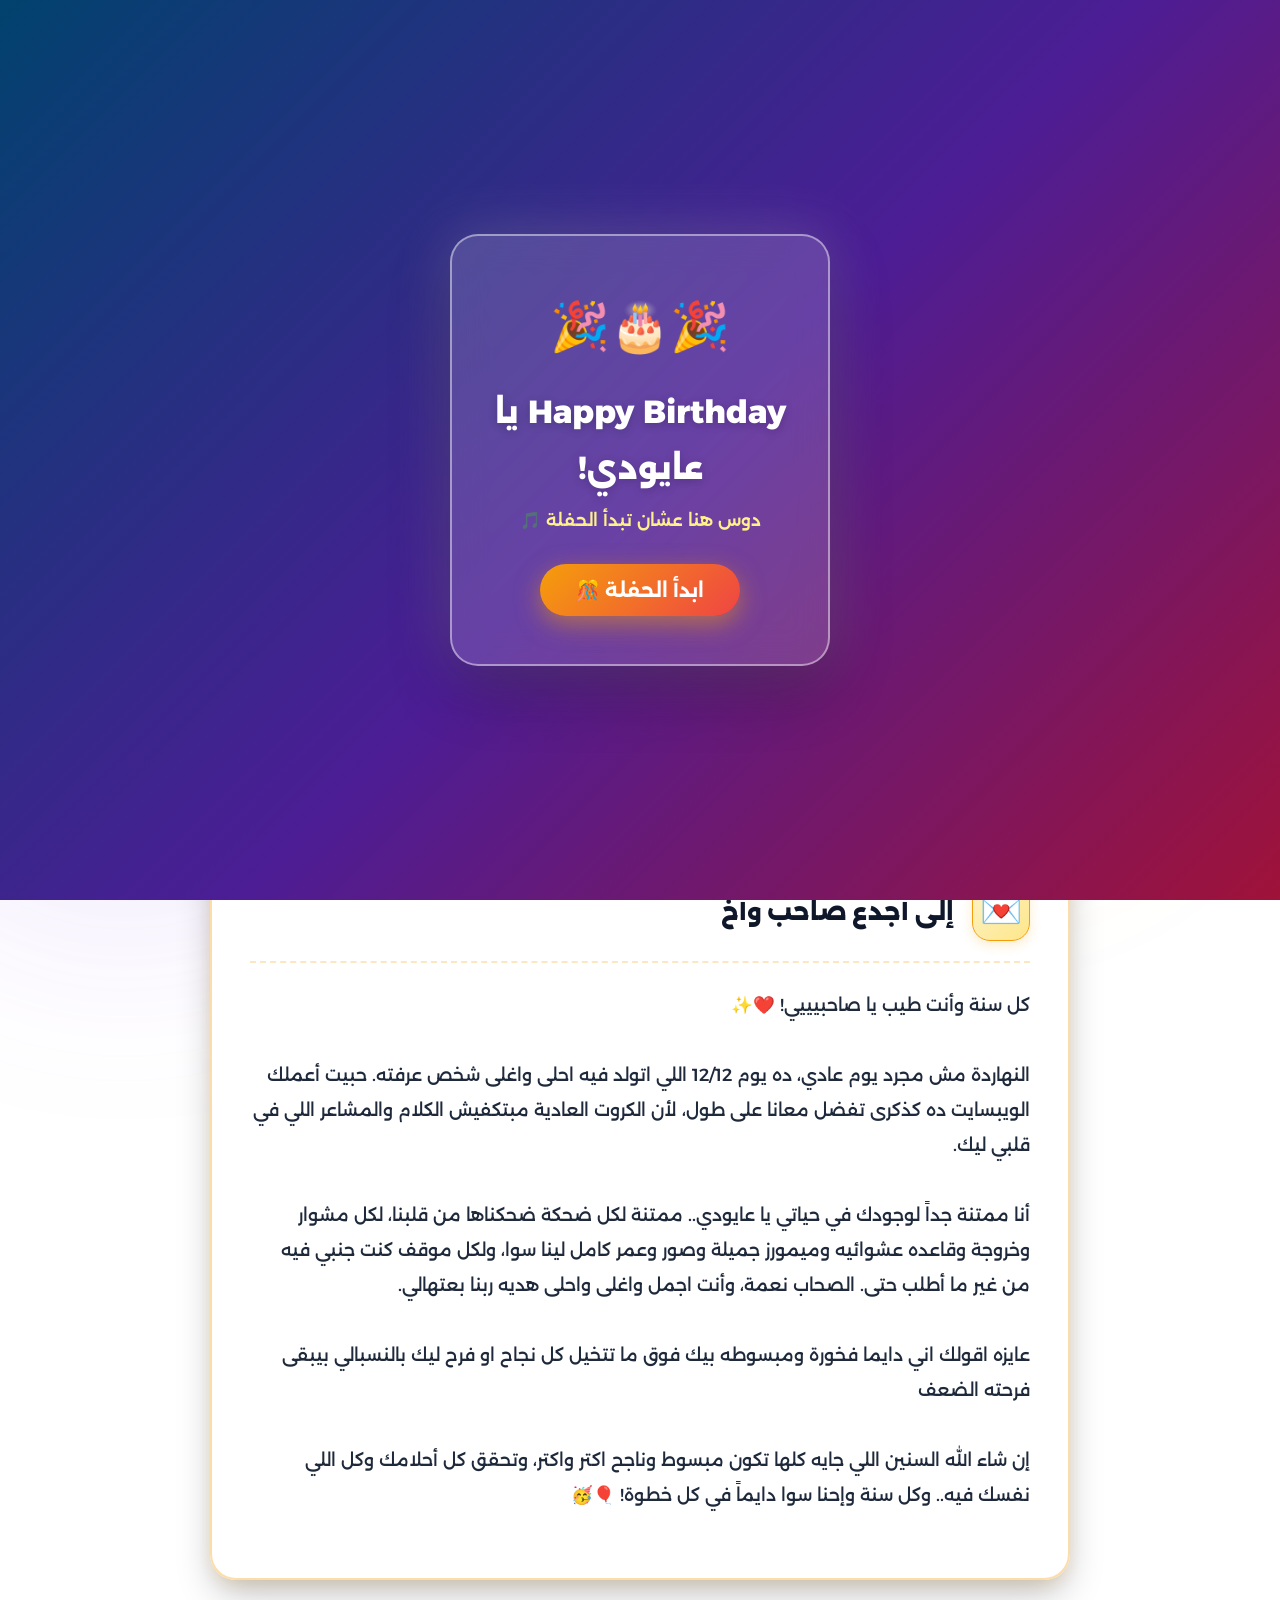
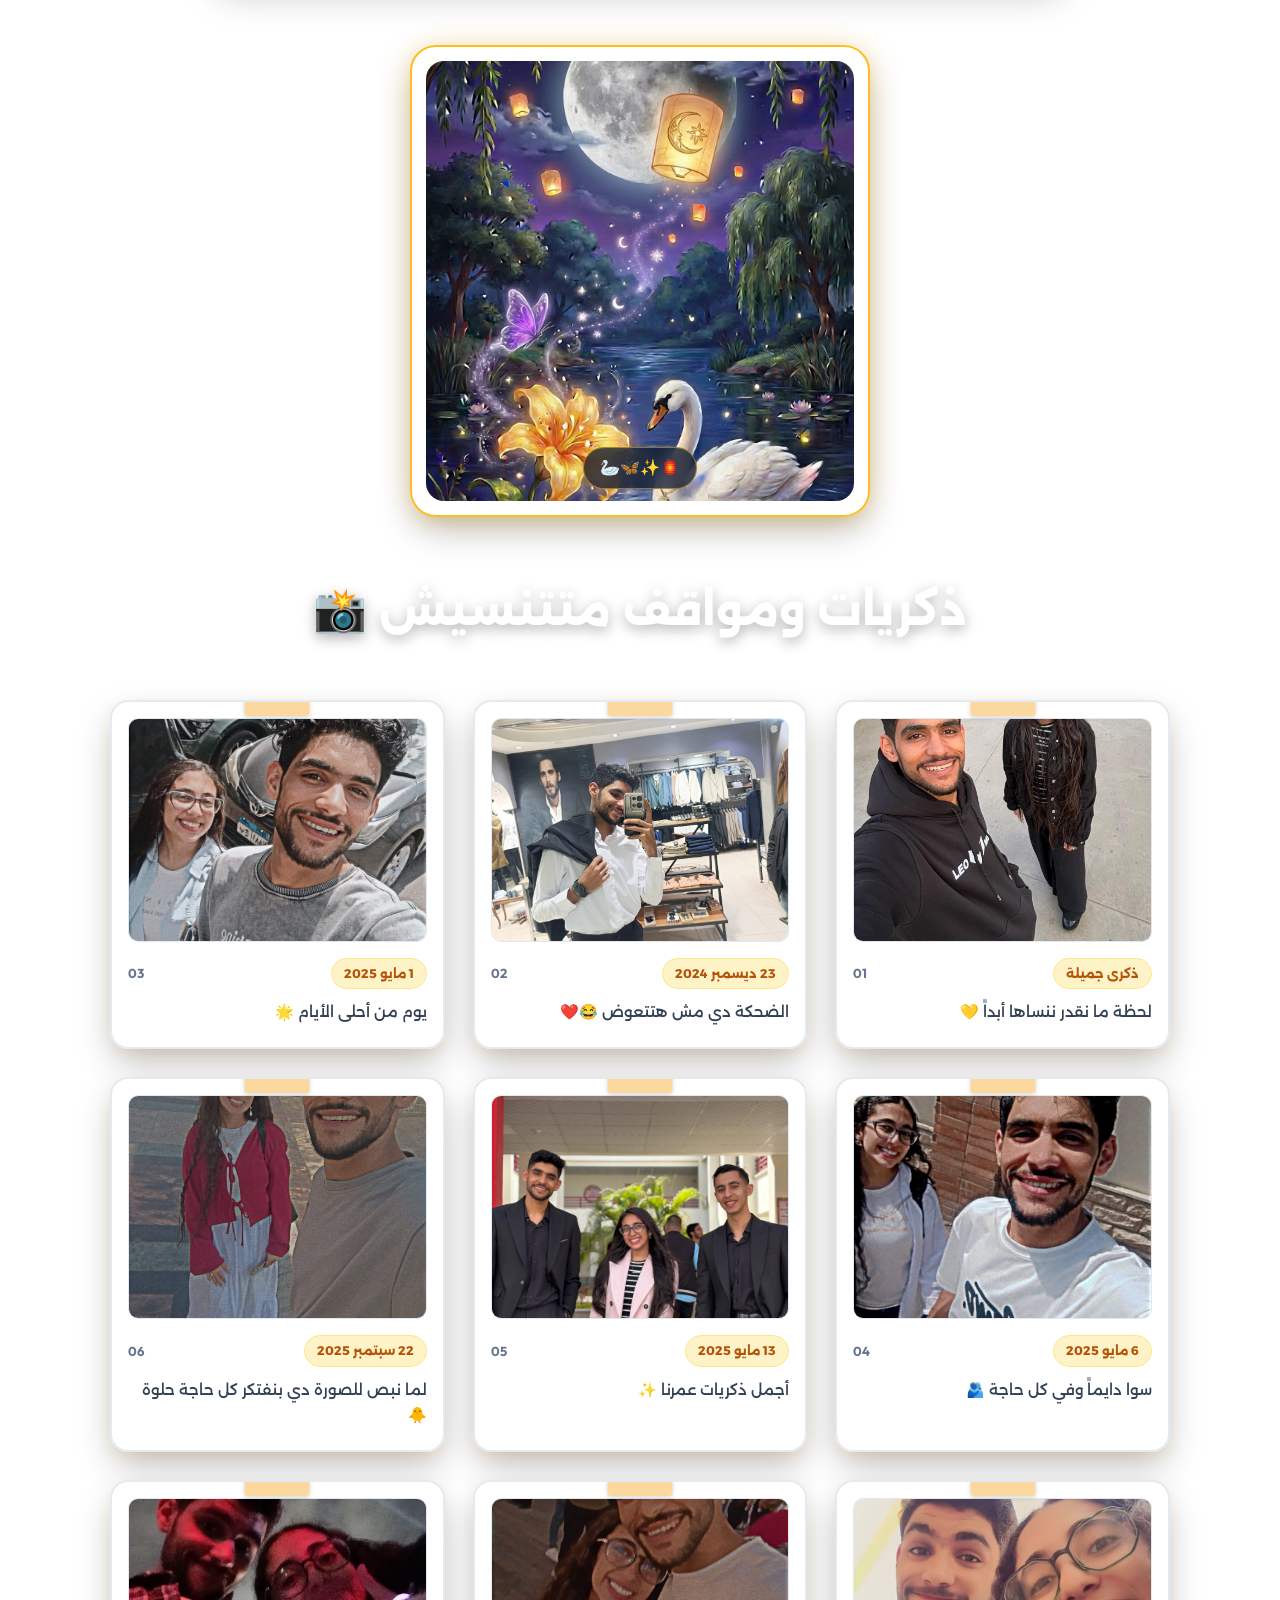
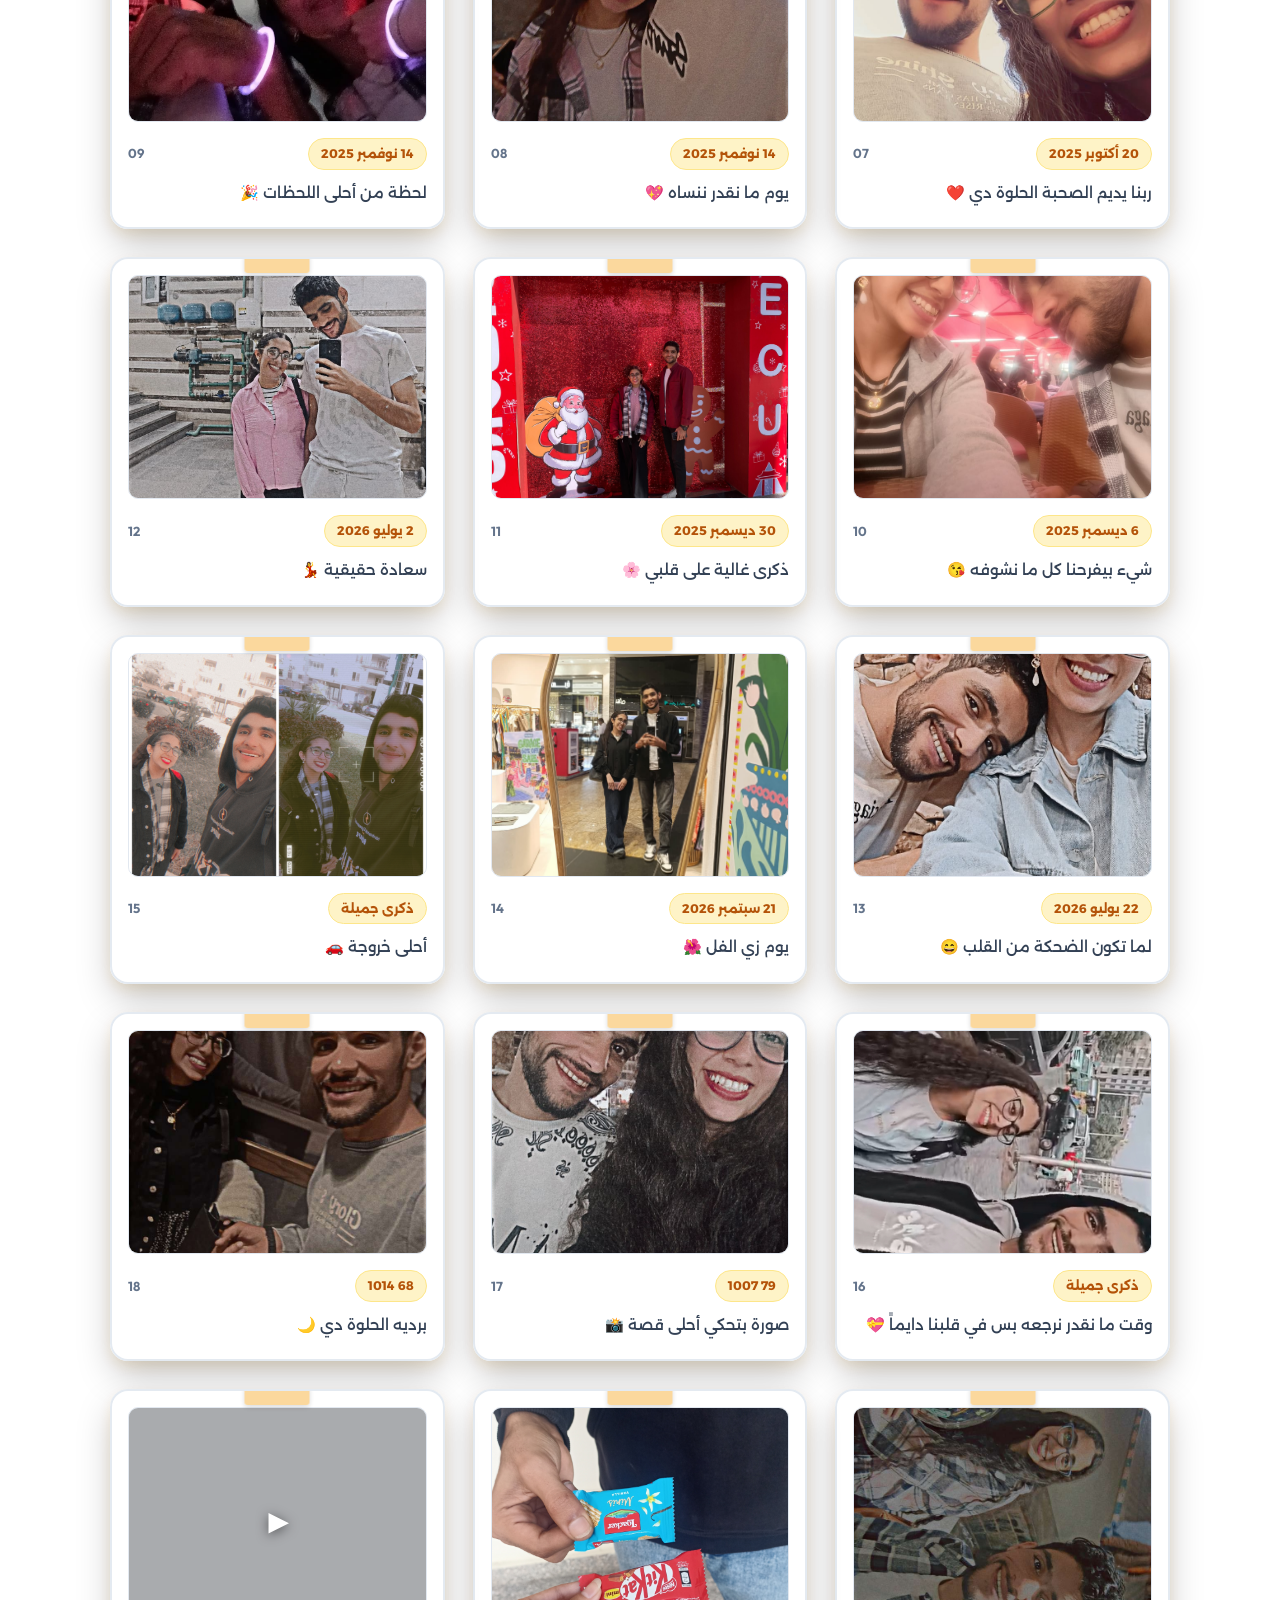
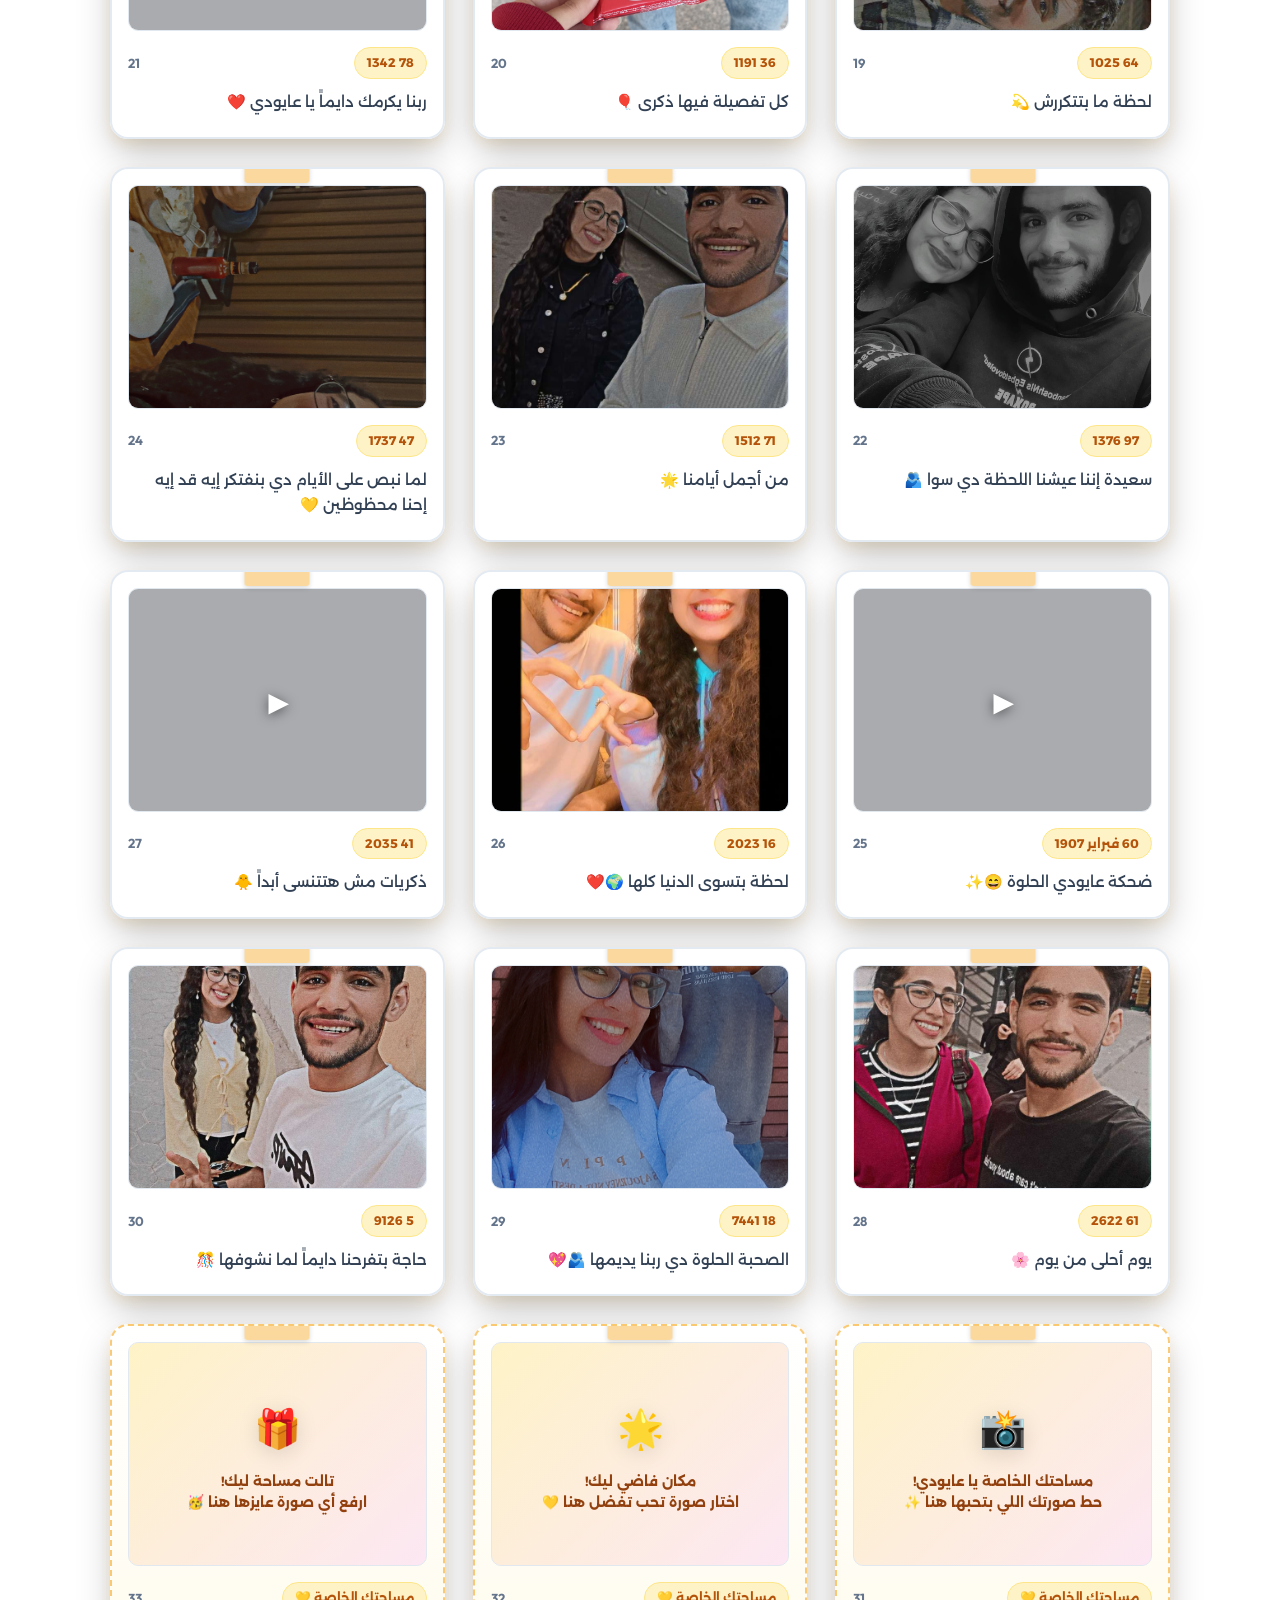
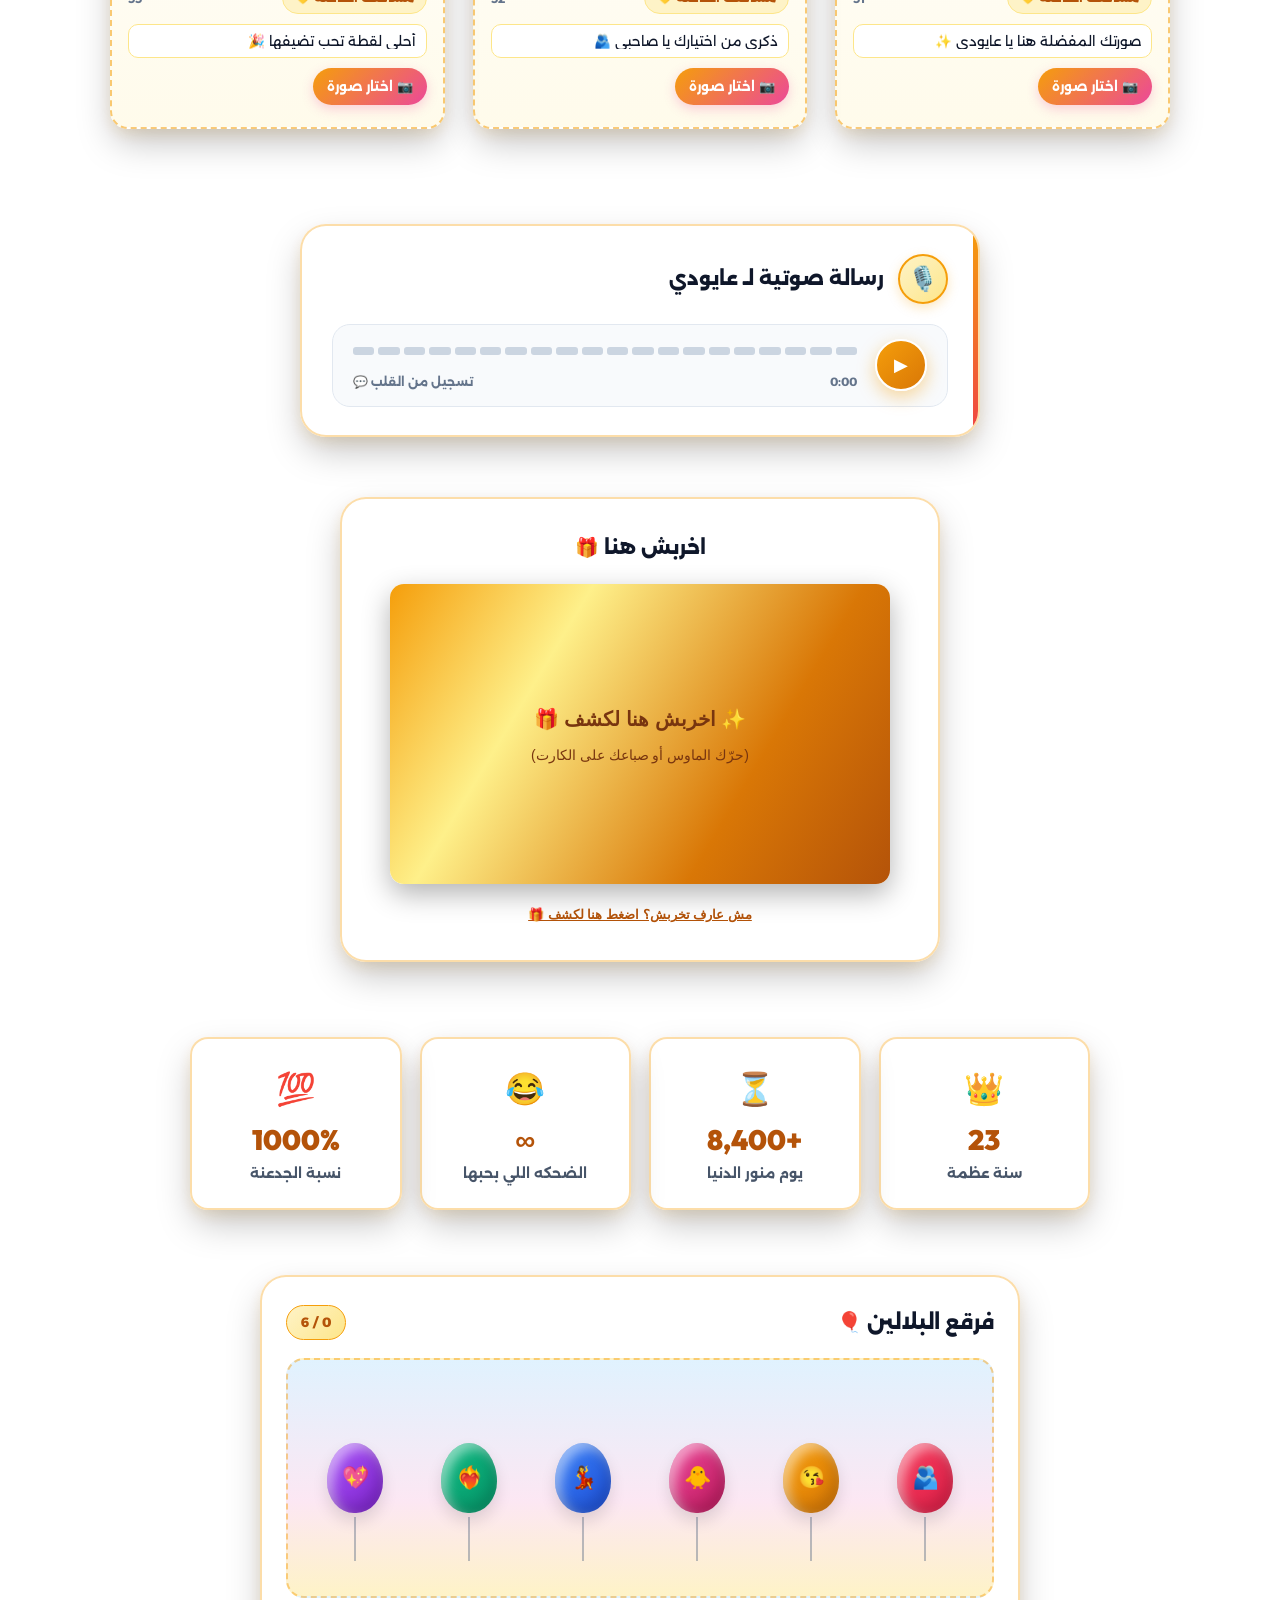
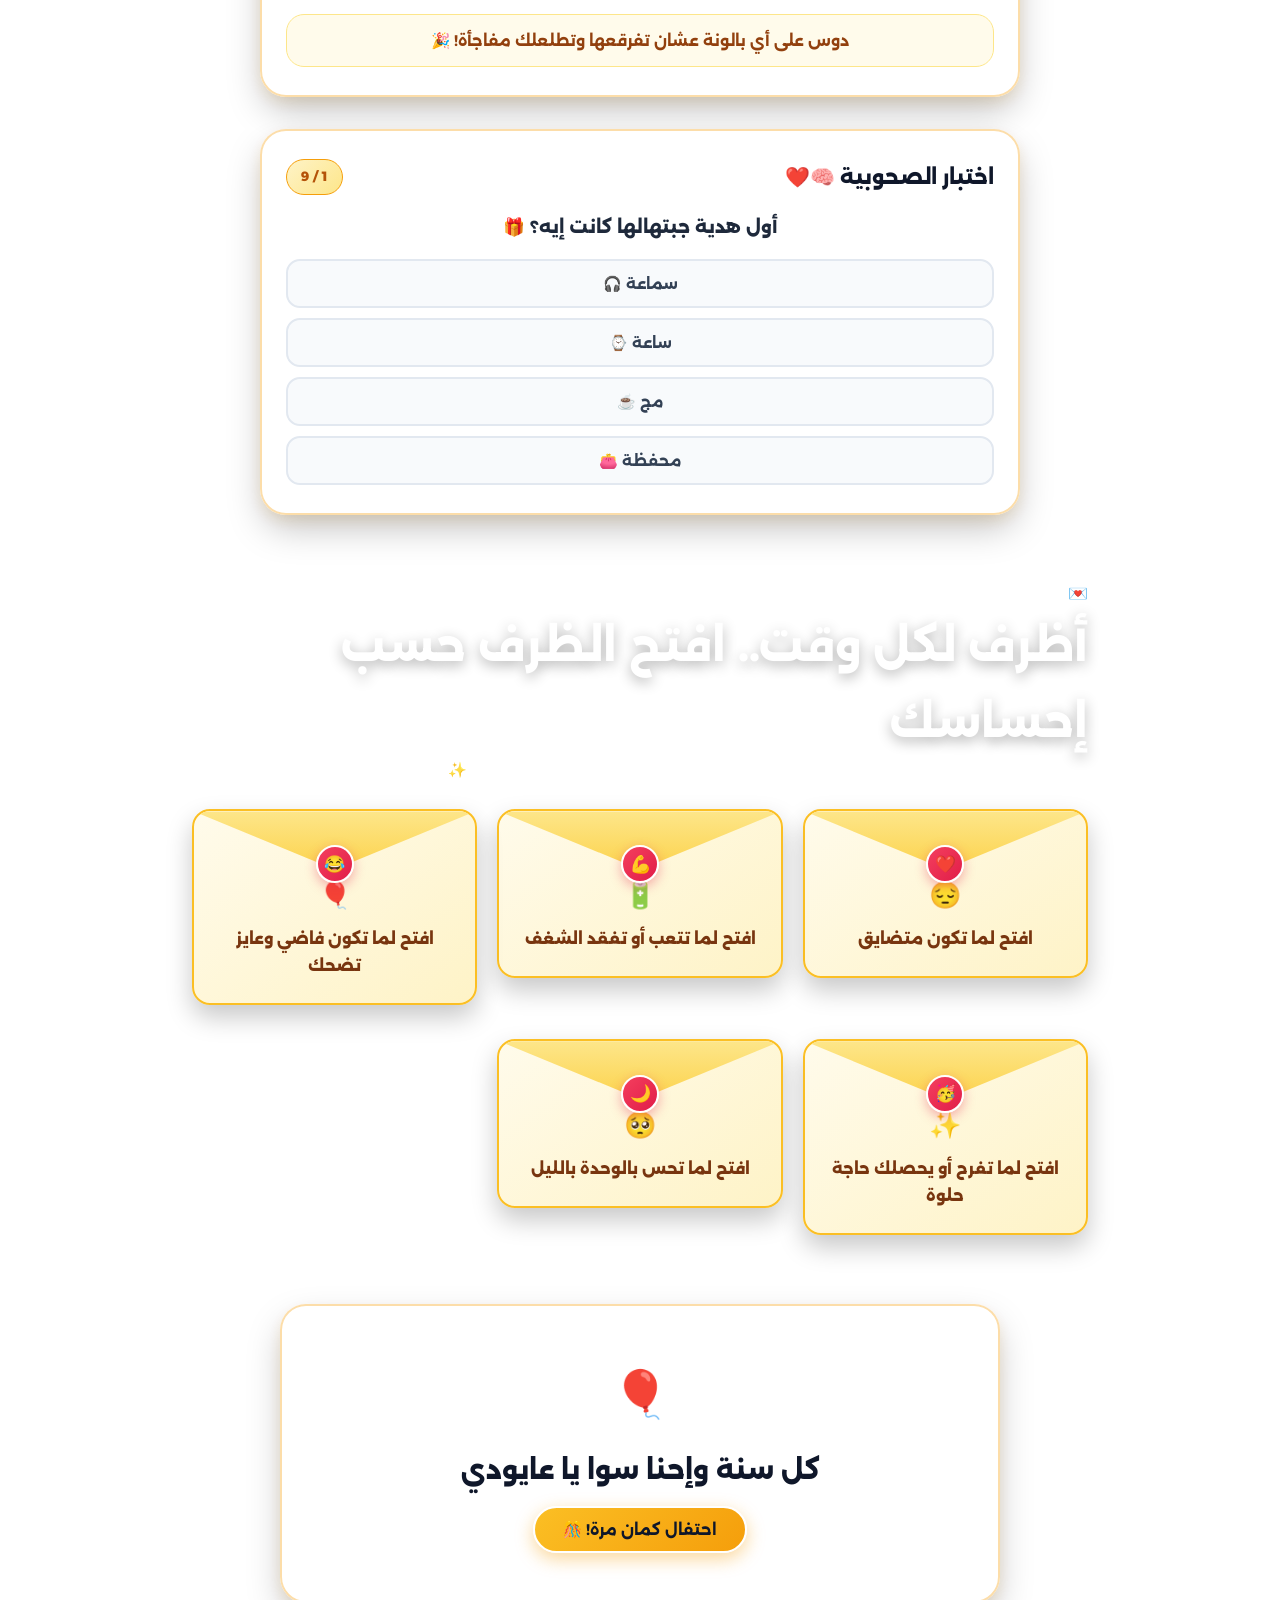
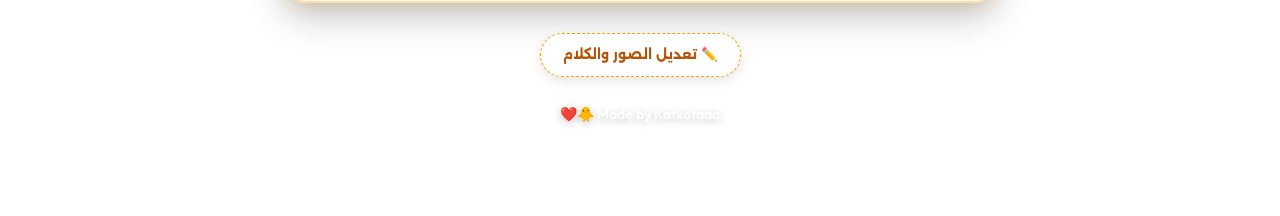
==== commit 23e3931f: "Restore editor button" ====
--- a/index.html
+++ b/index.html
@@ -870,6 +870,7 @@
       </div>
 
       <div class="editor-shortcut-wrap">
+        <a href="editor.html" class="editor-shortcut-btn">✏️ تعديل الصور والكلام</a>
       </div>
 
       <p class="credit-footer">Made by Katkotaaa 🐥❤️</p>
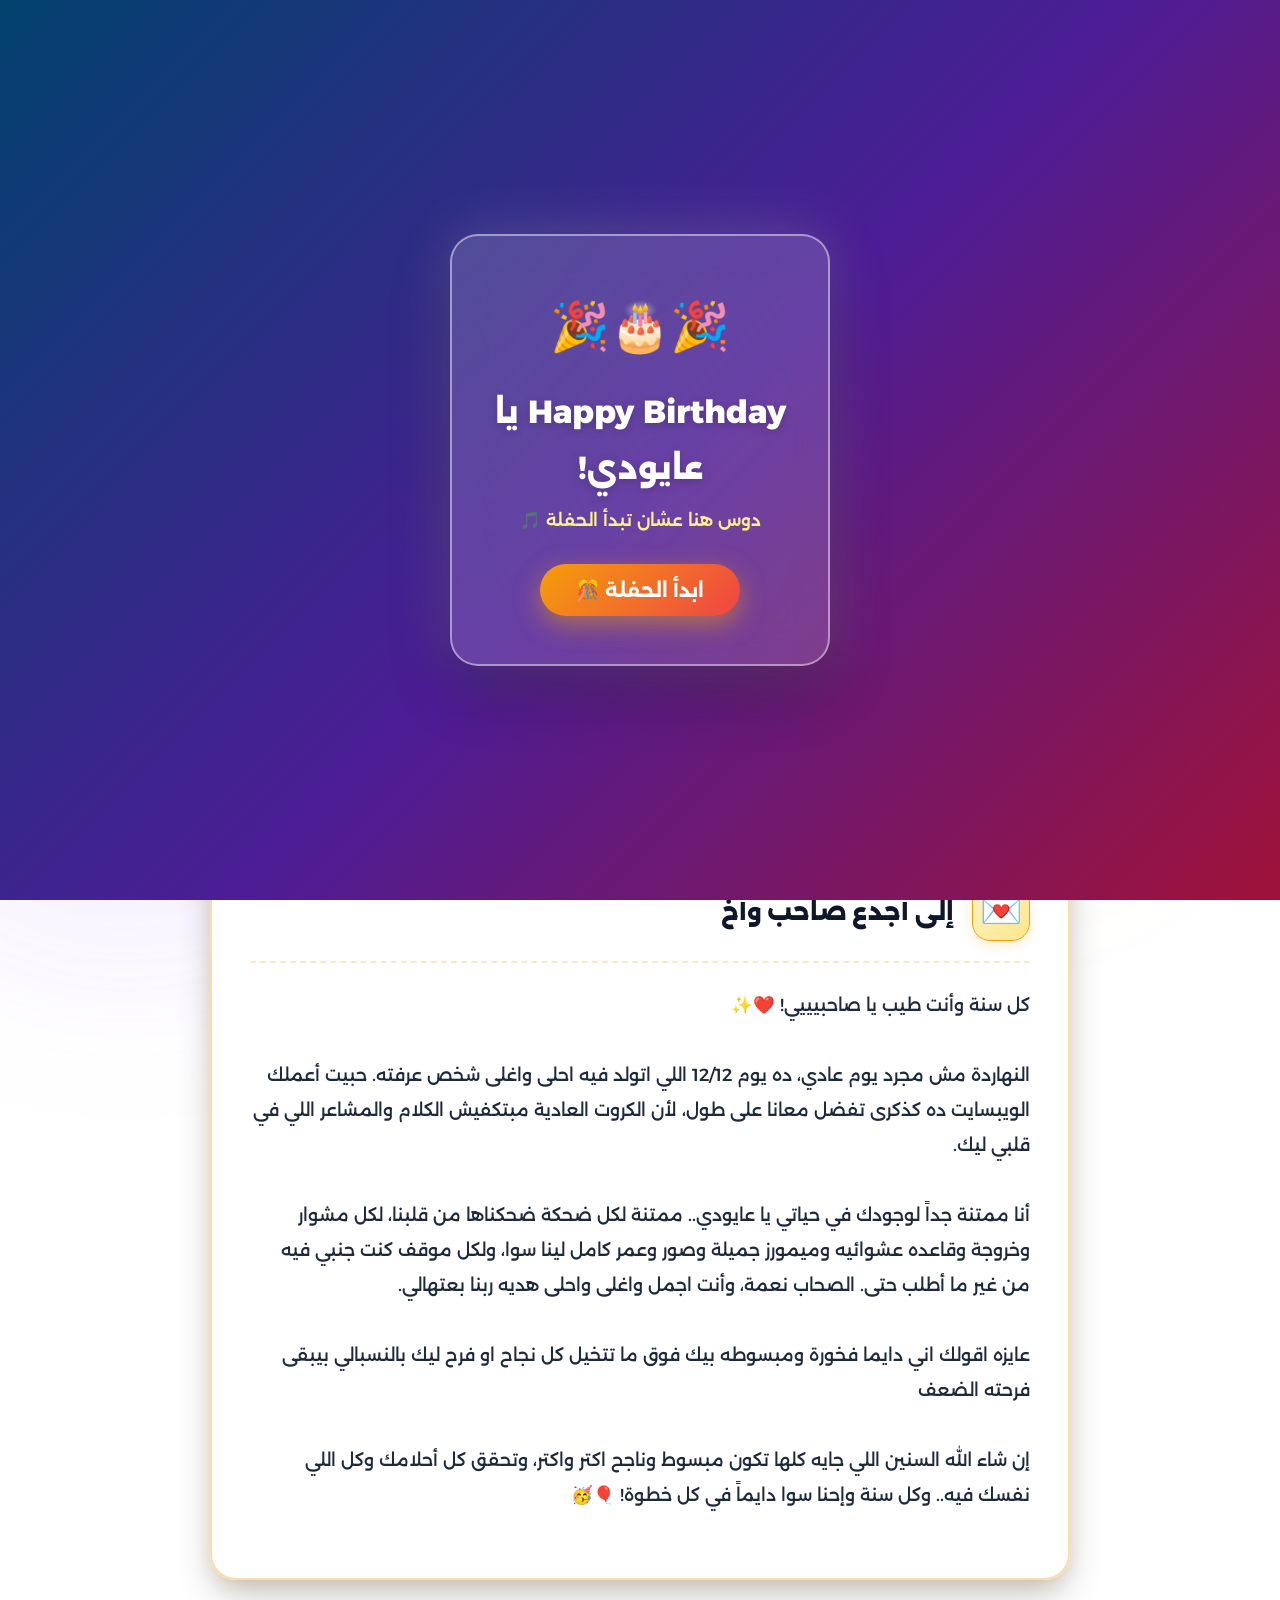
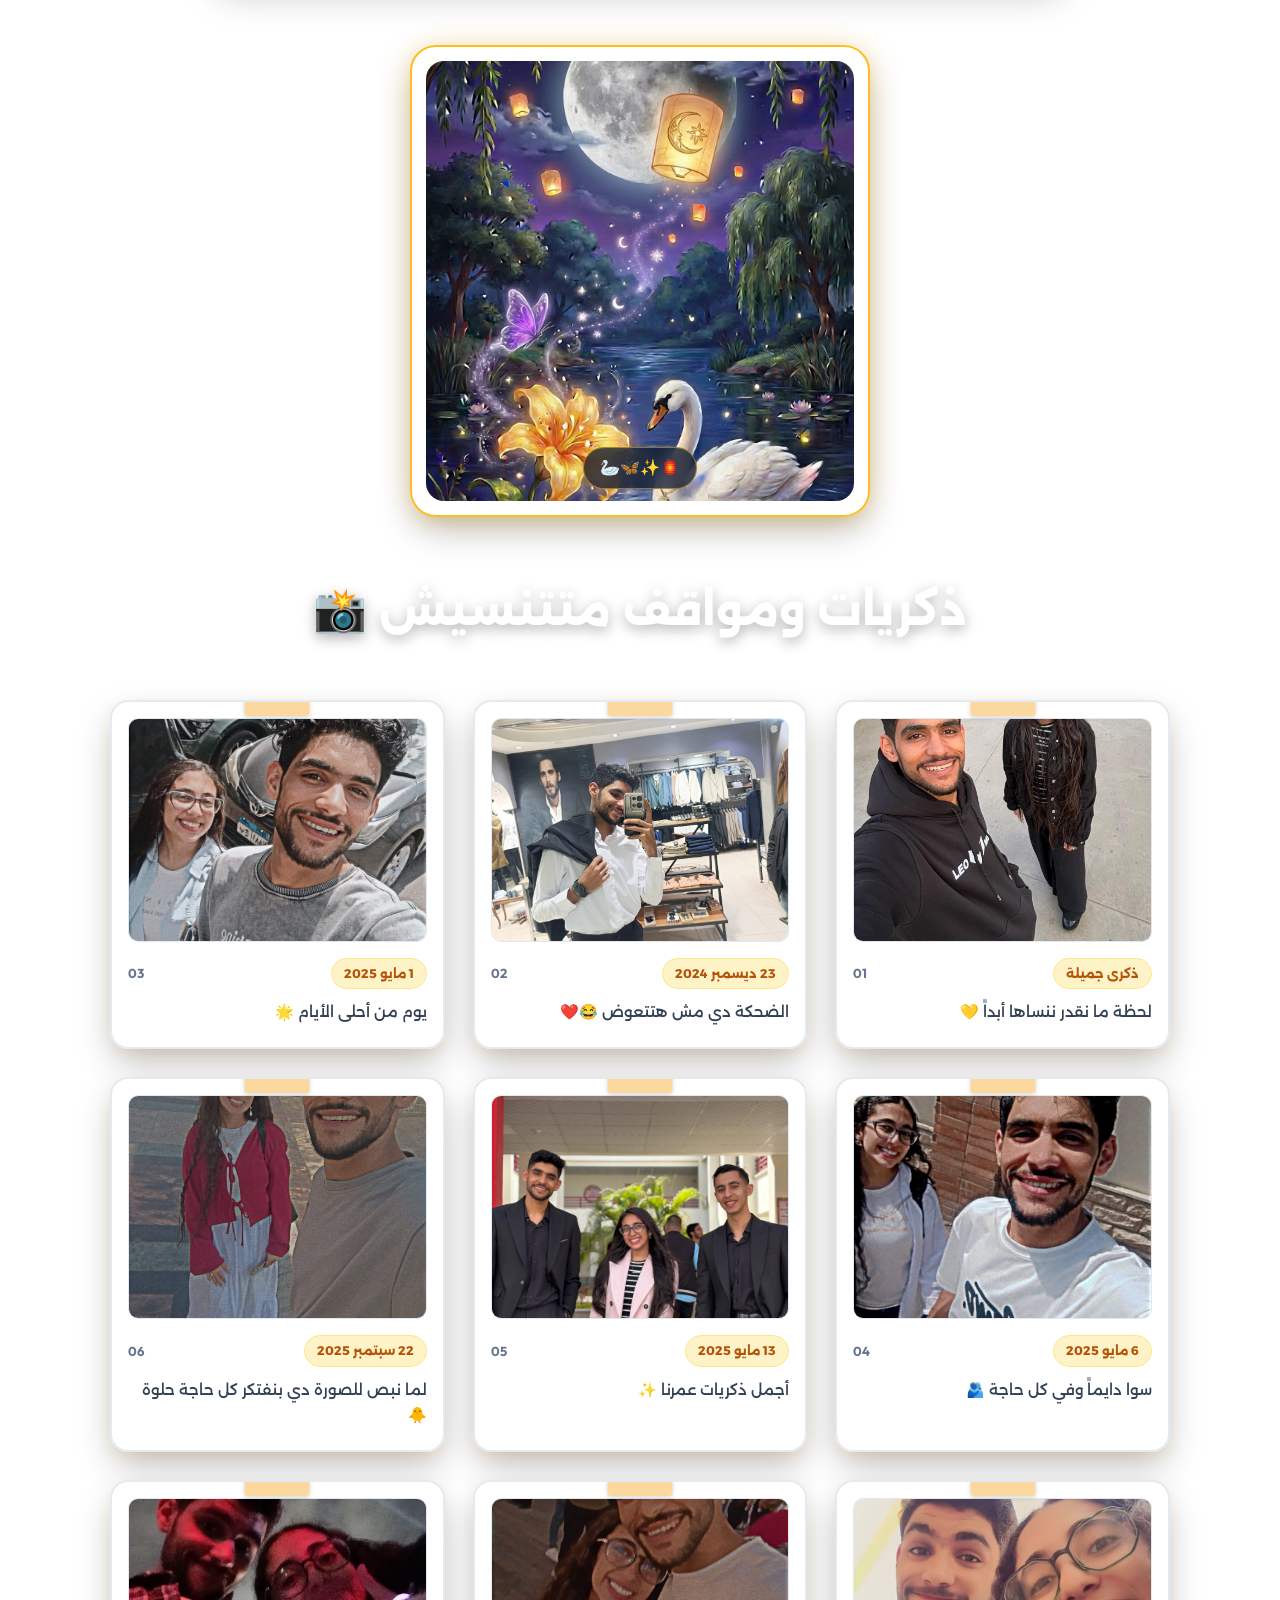
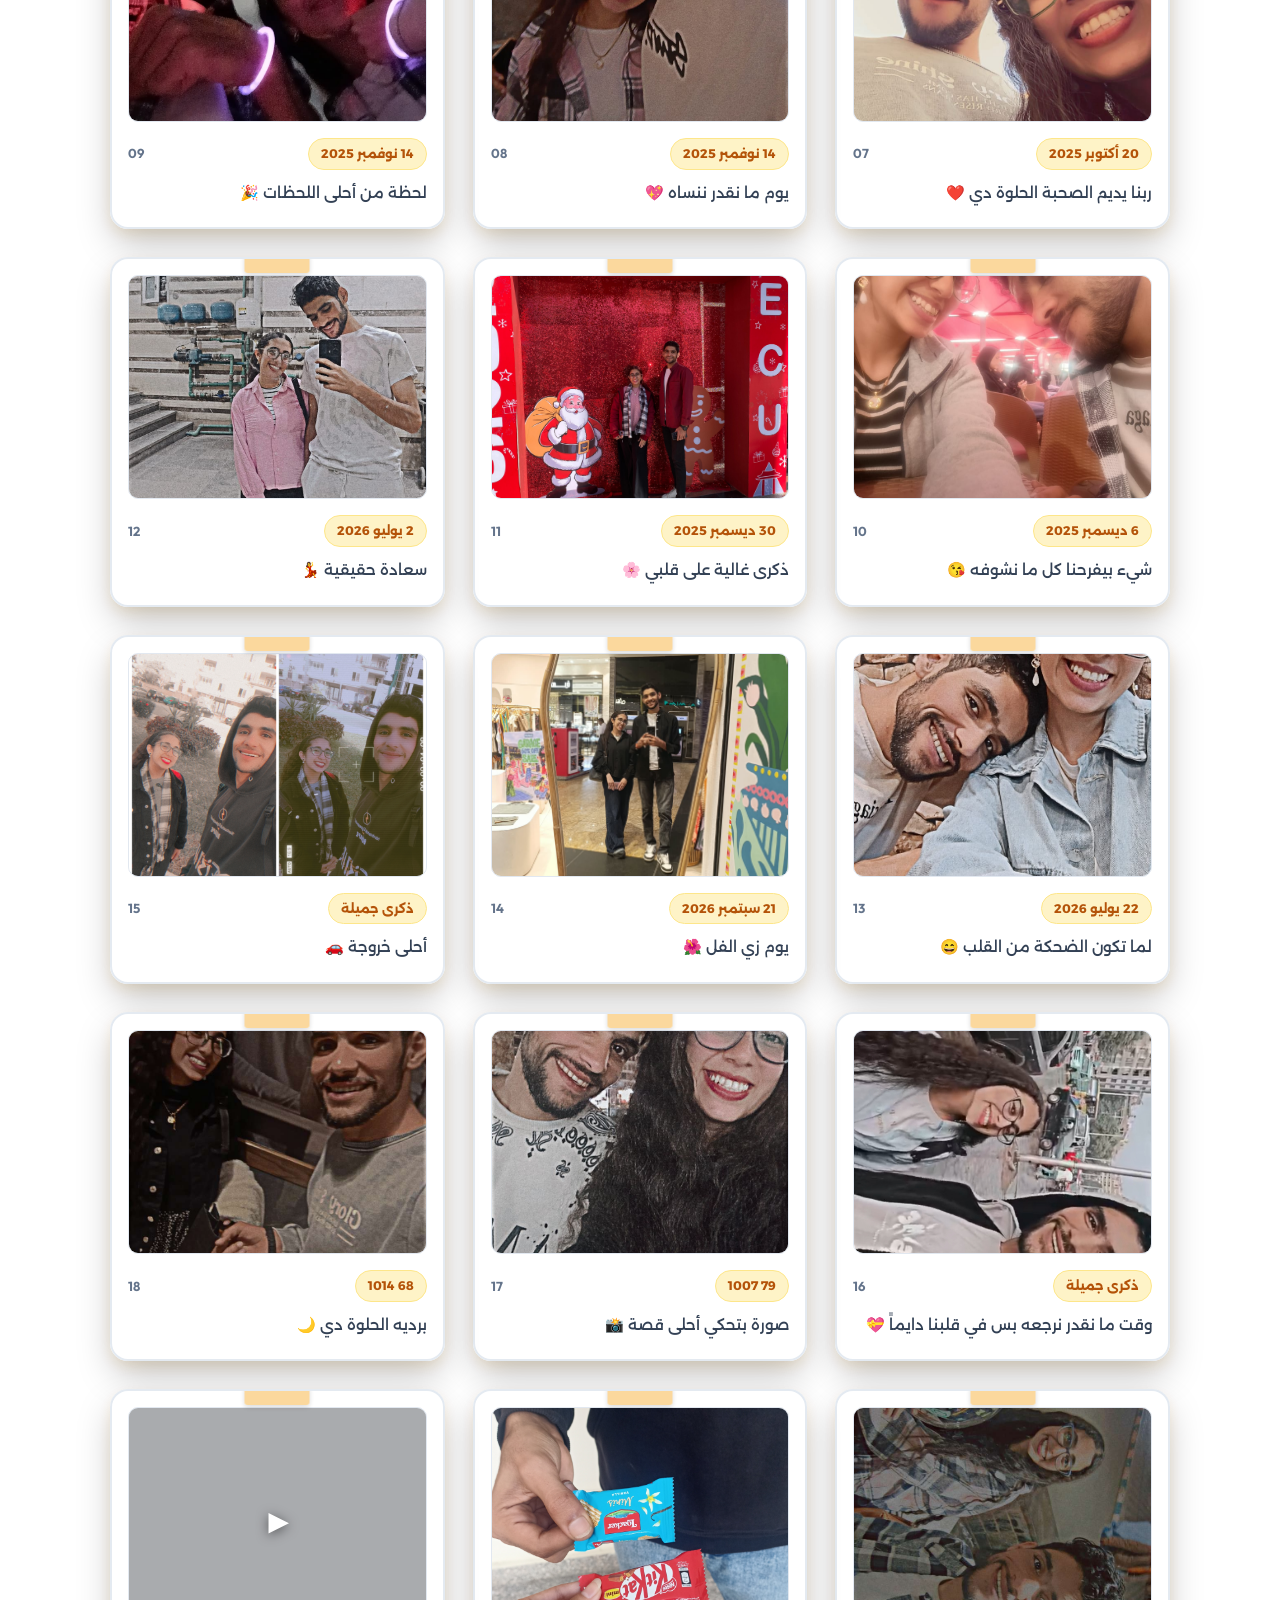
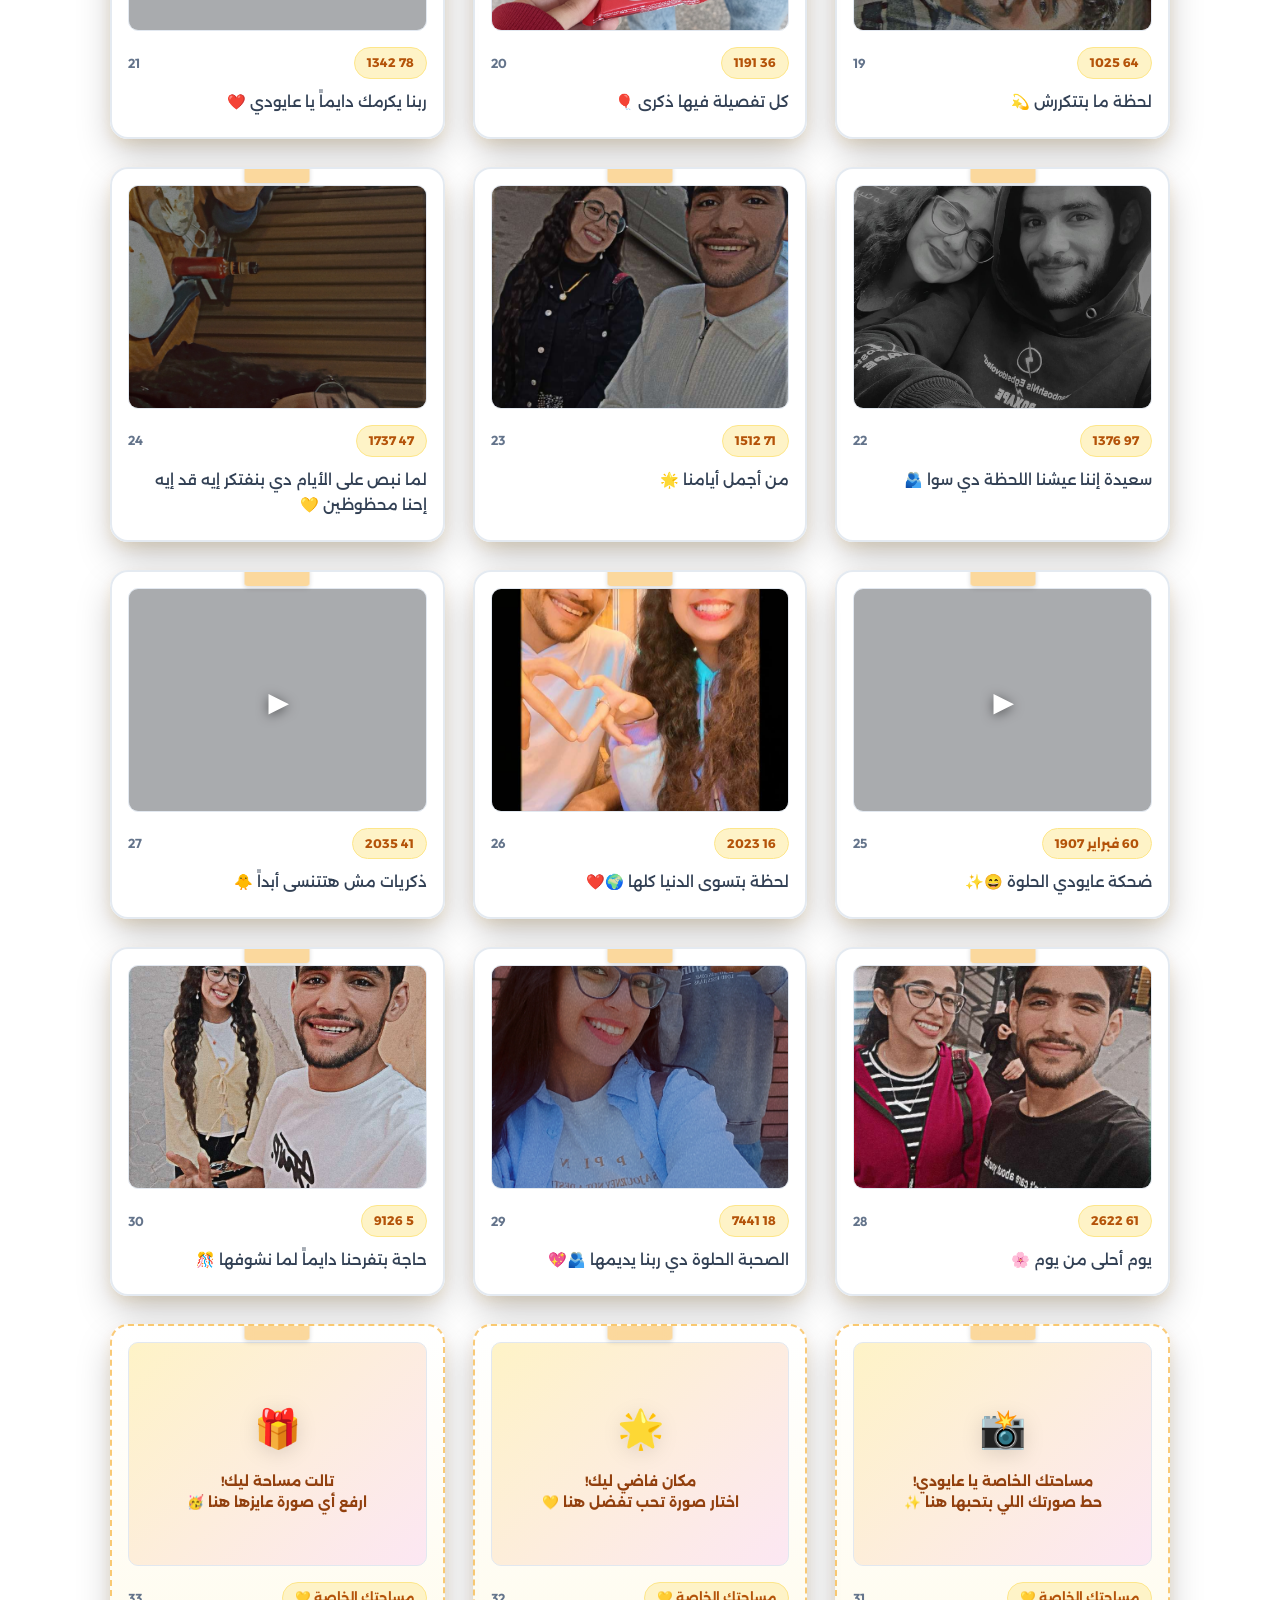
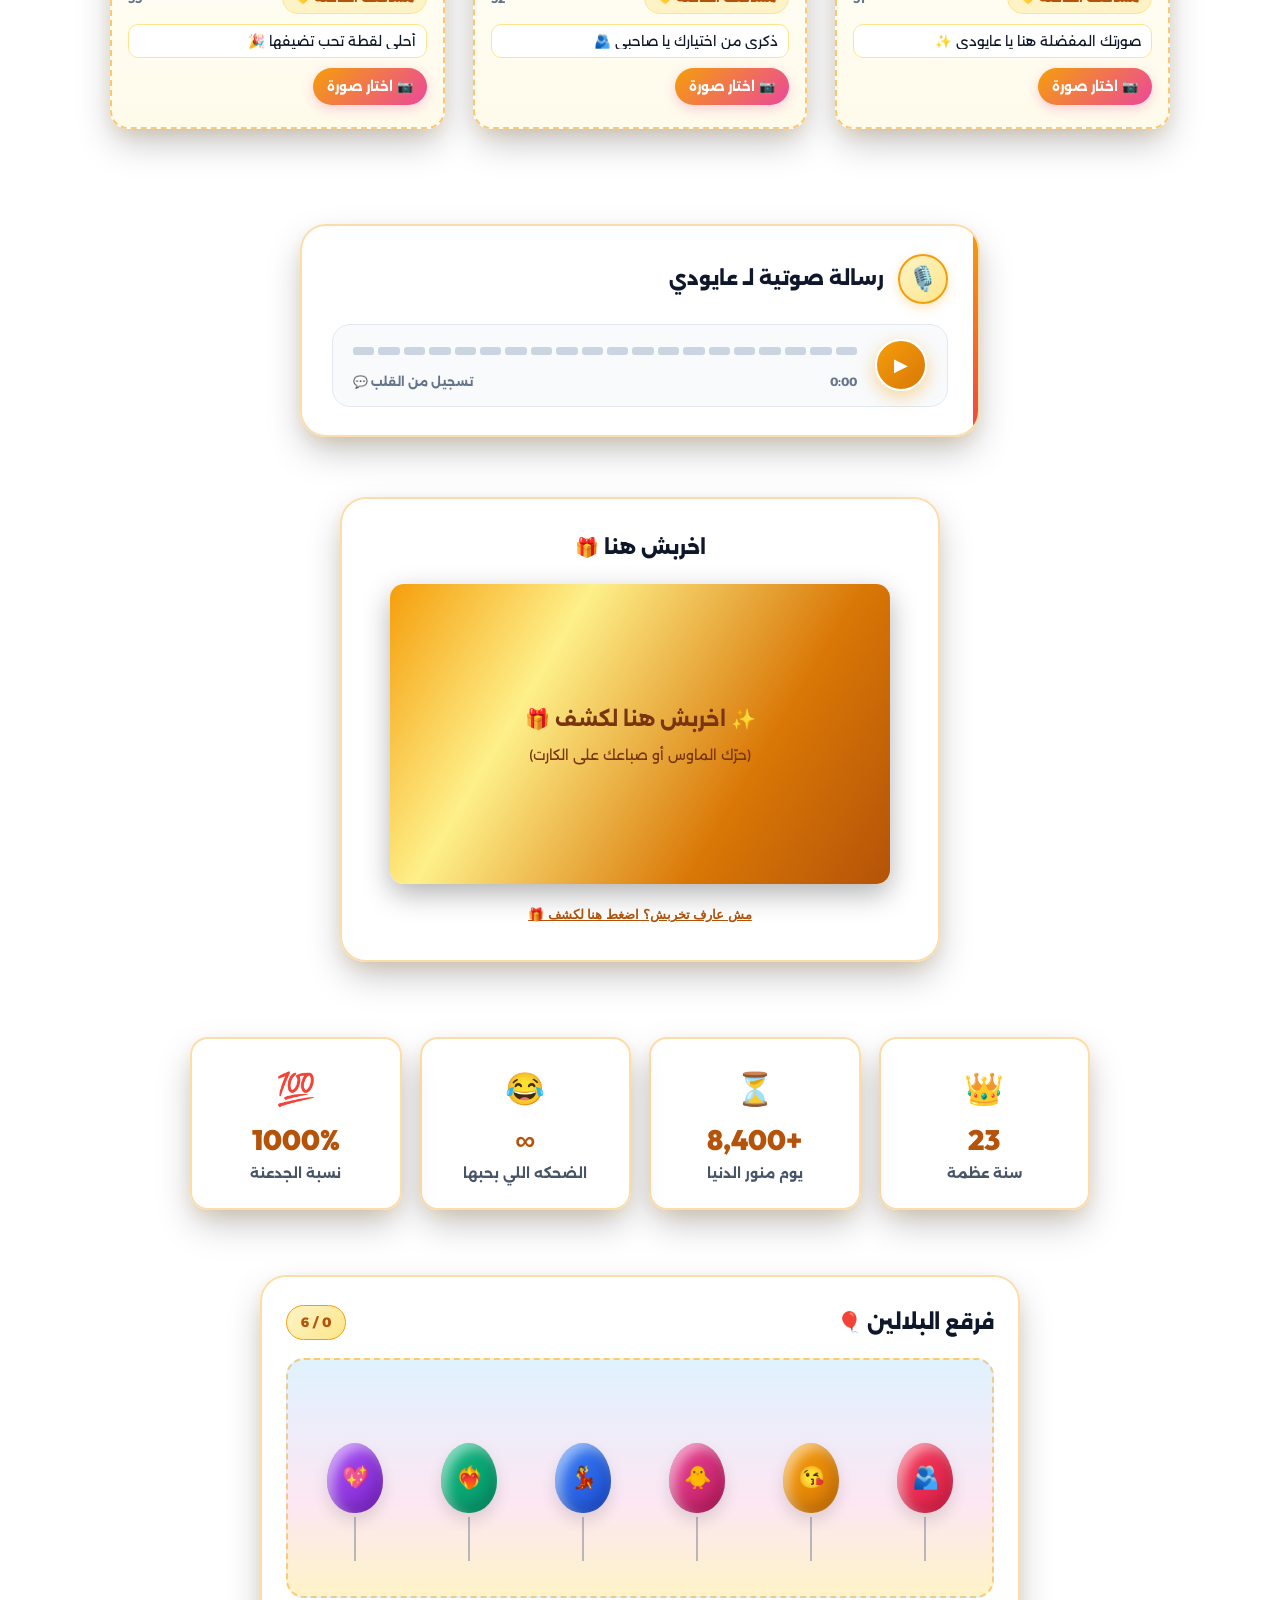
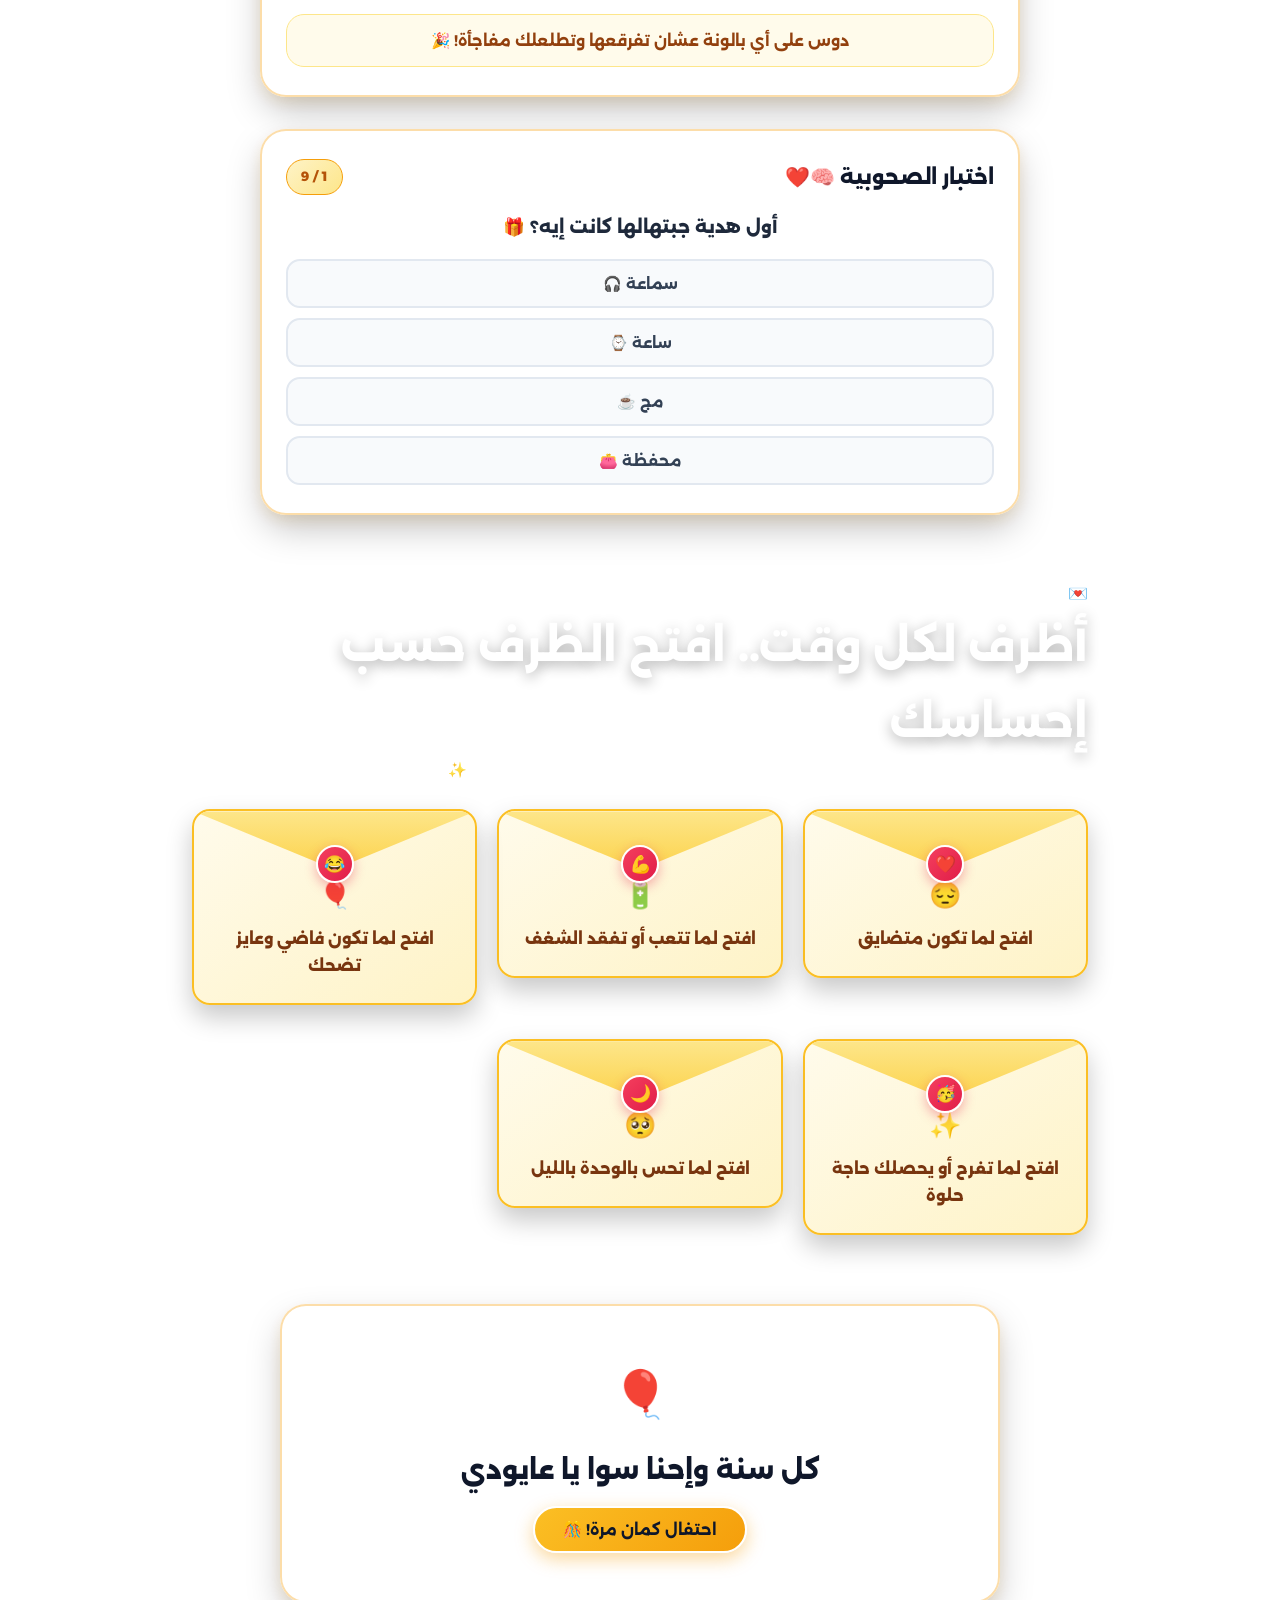
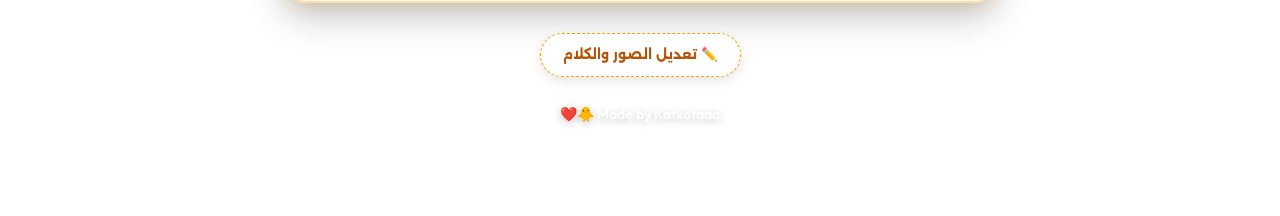
==== commit c272b4dd: "Fix voice note player" ====
--- a/index.html
+++ b/index.html
@@ -678,7 +678,10 @@
             </div>
           </div>
         </div>
-        <audio id="voiceAudio" preload="auto" src="assets/music/voice.m4a"></audio>
+        <audio id="voiceAudio" preload="auto">
+          <source src="assets/music/voice.m4a" type="audio/mp4">
+          <source src="assets/music/voice.m4a" type="audio/x-m4a">
+        </audio>
       </div>
     </section>
 
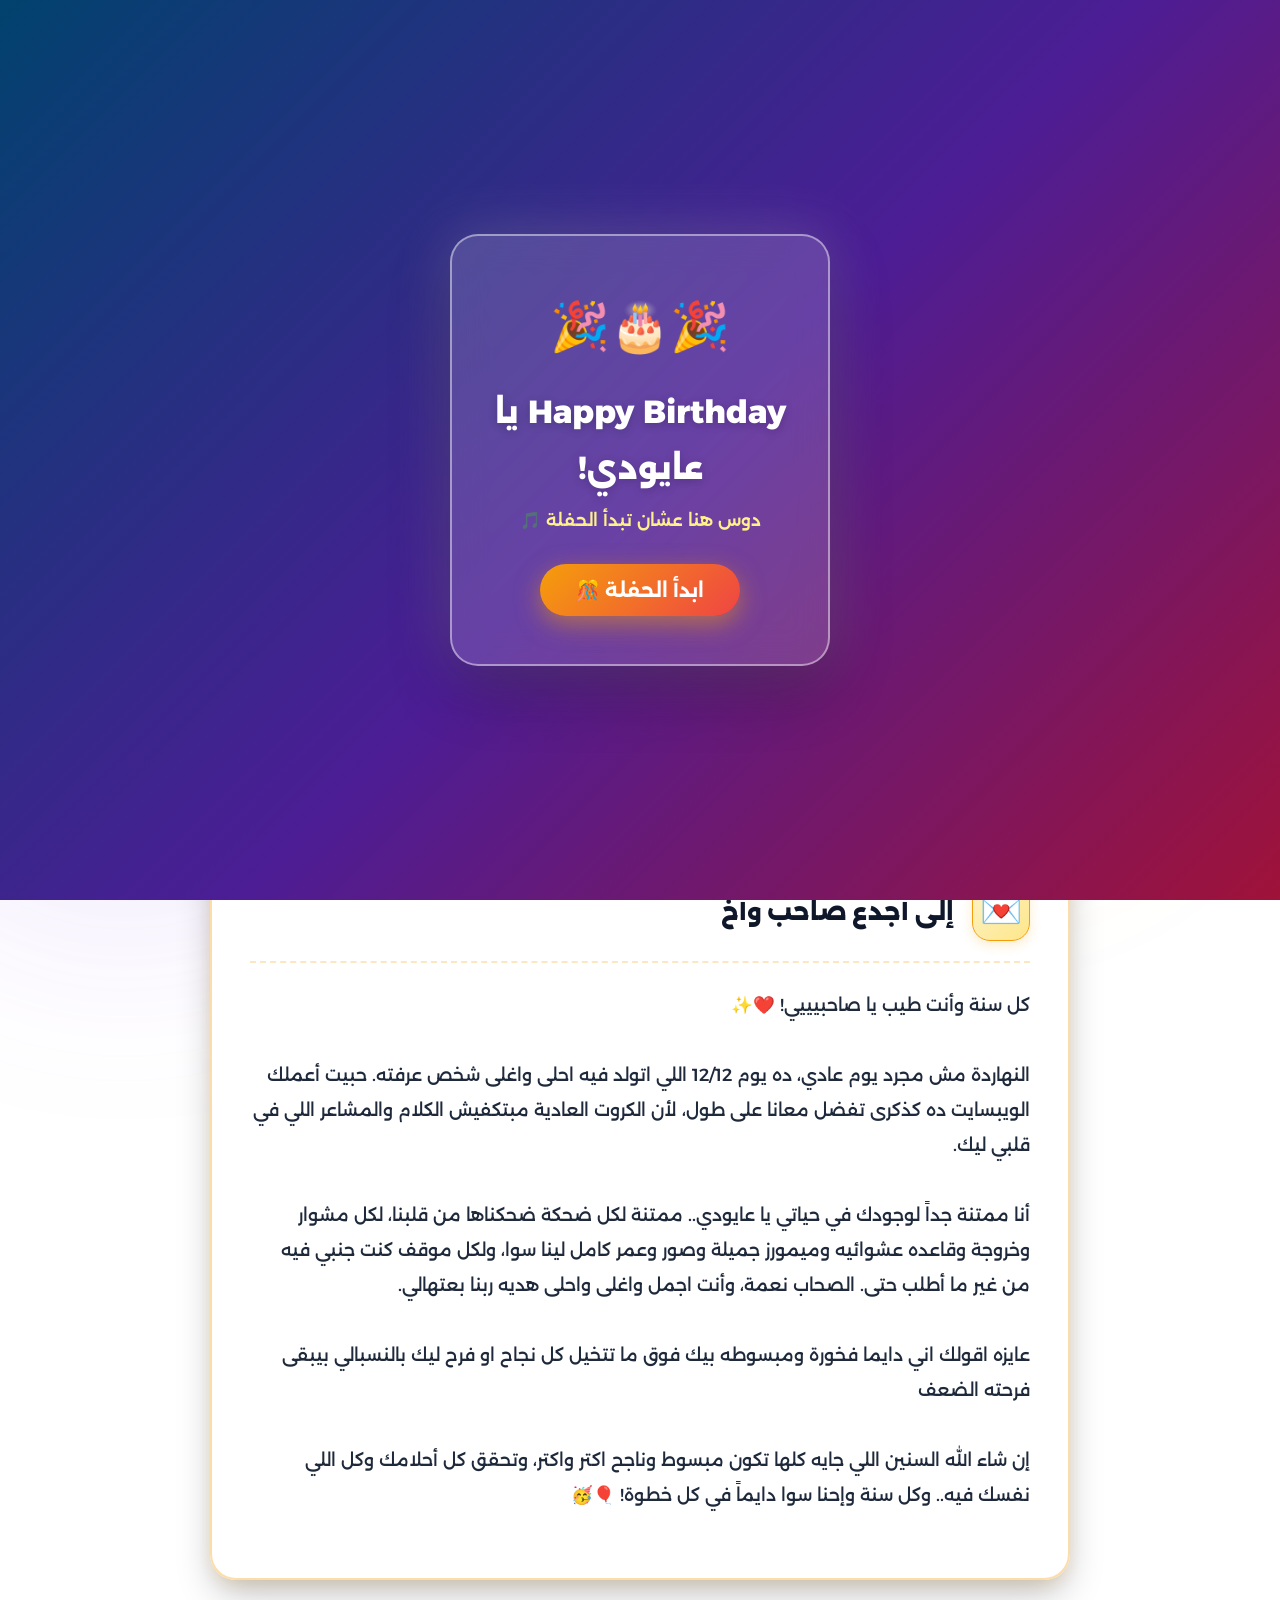
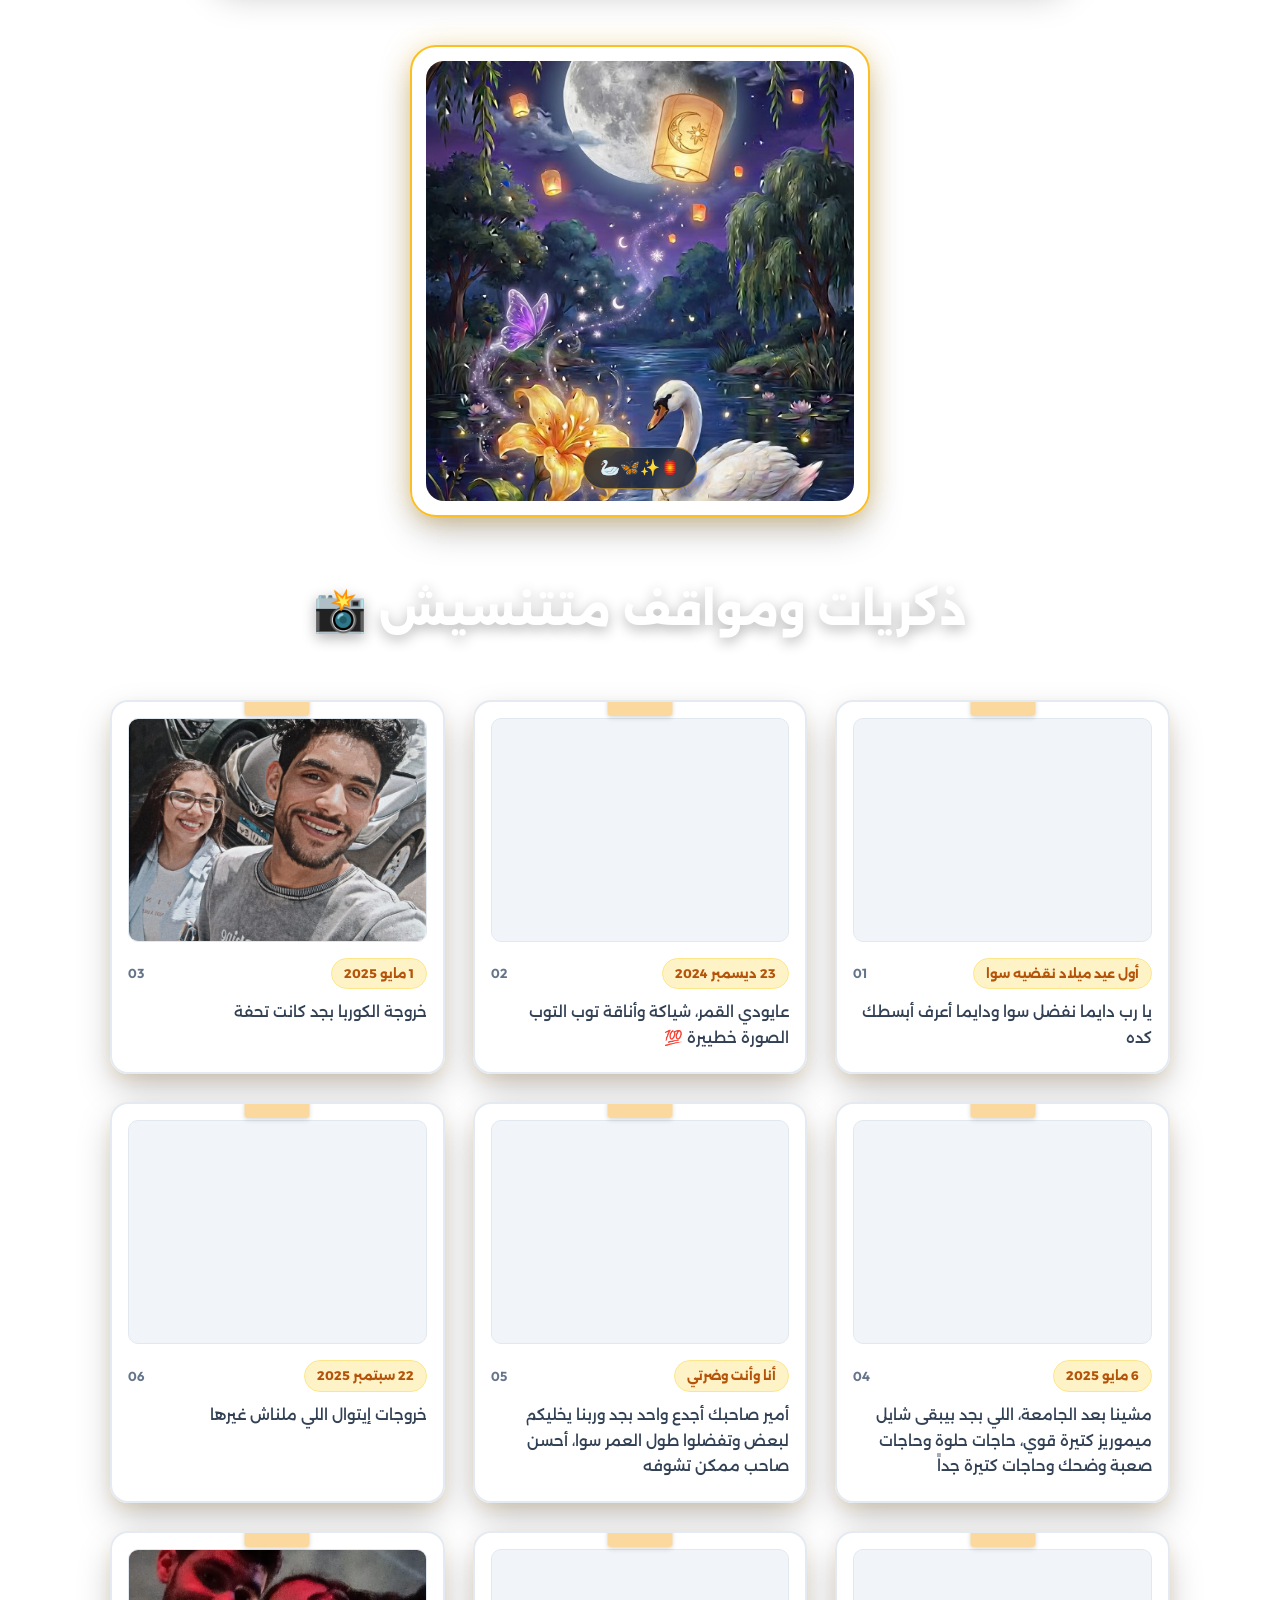
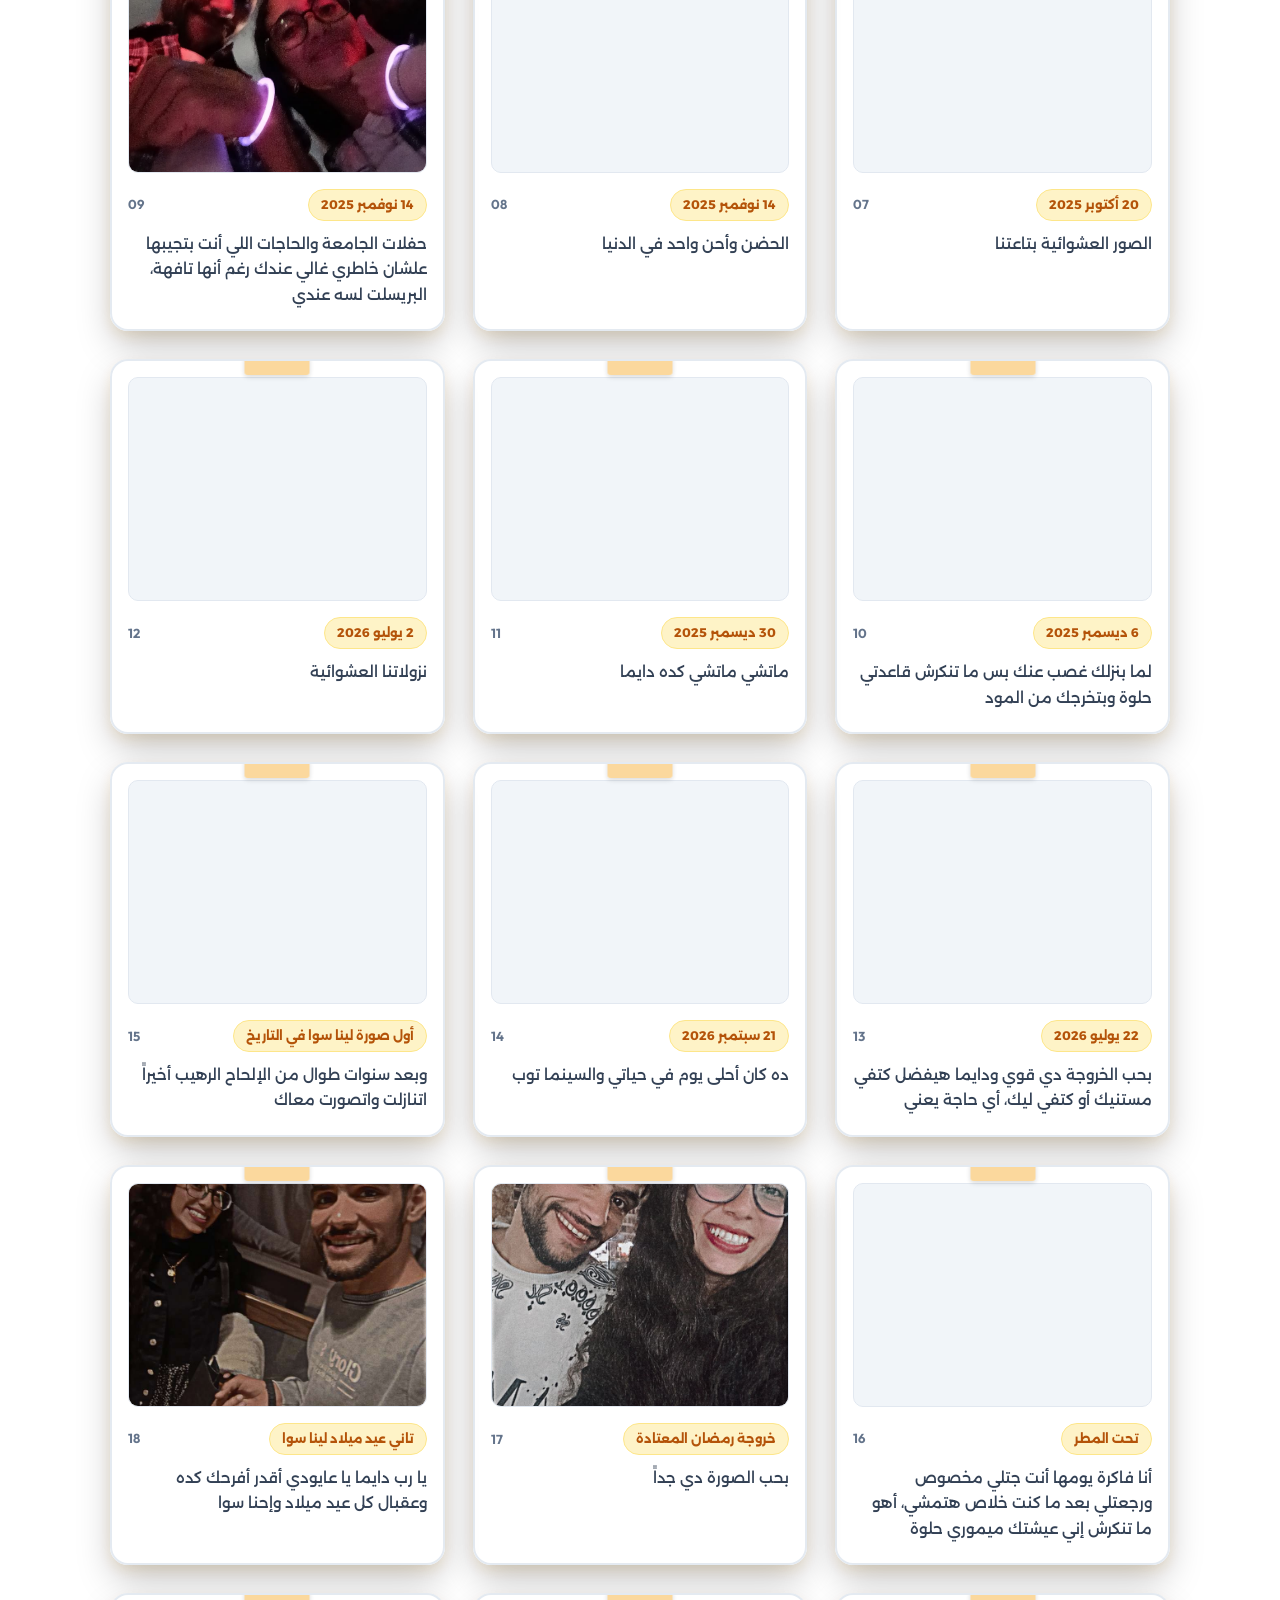
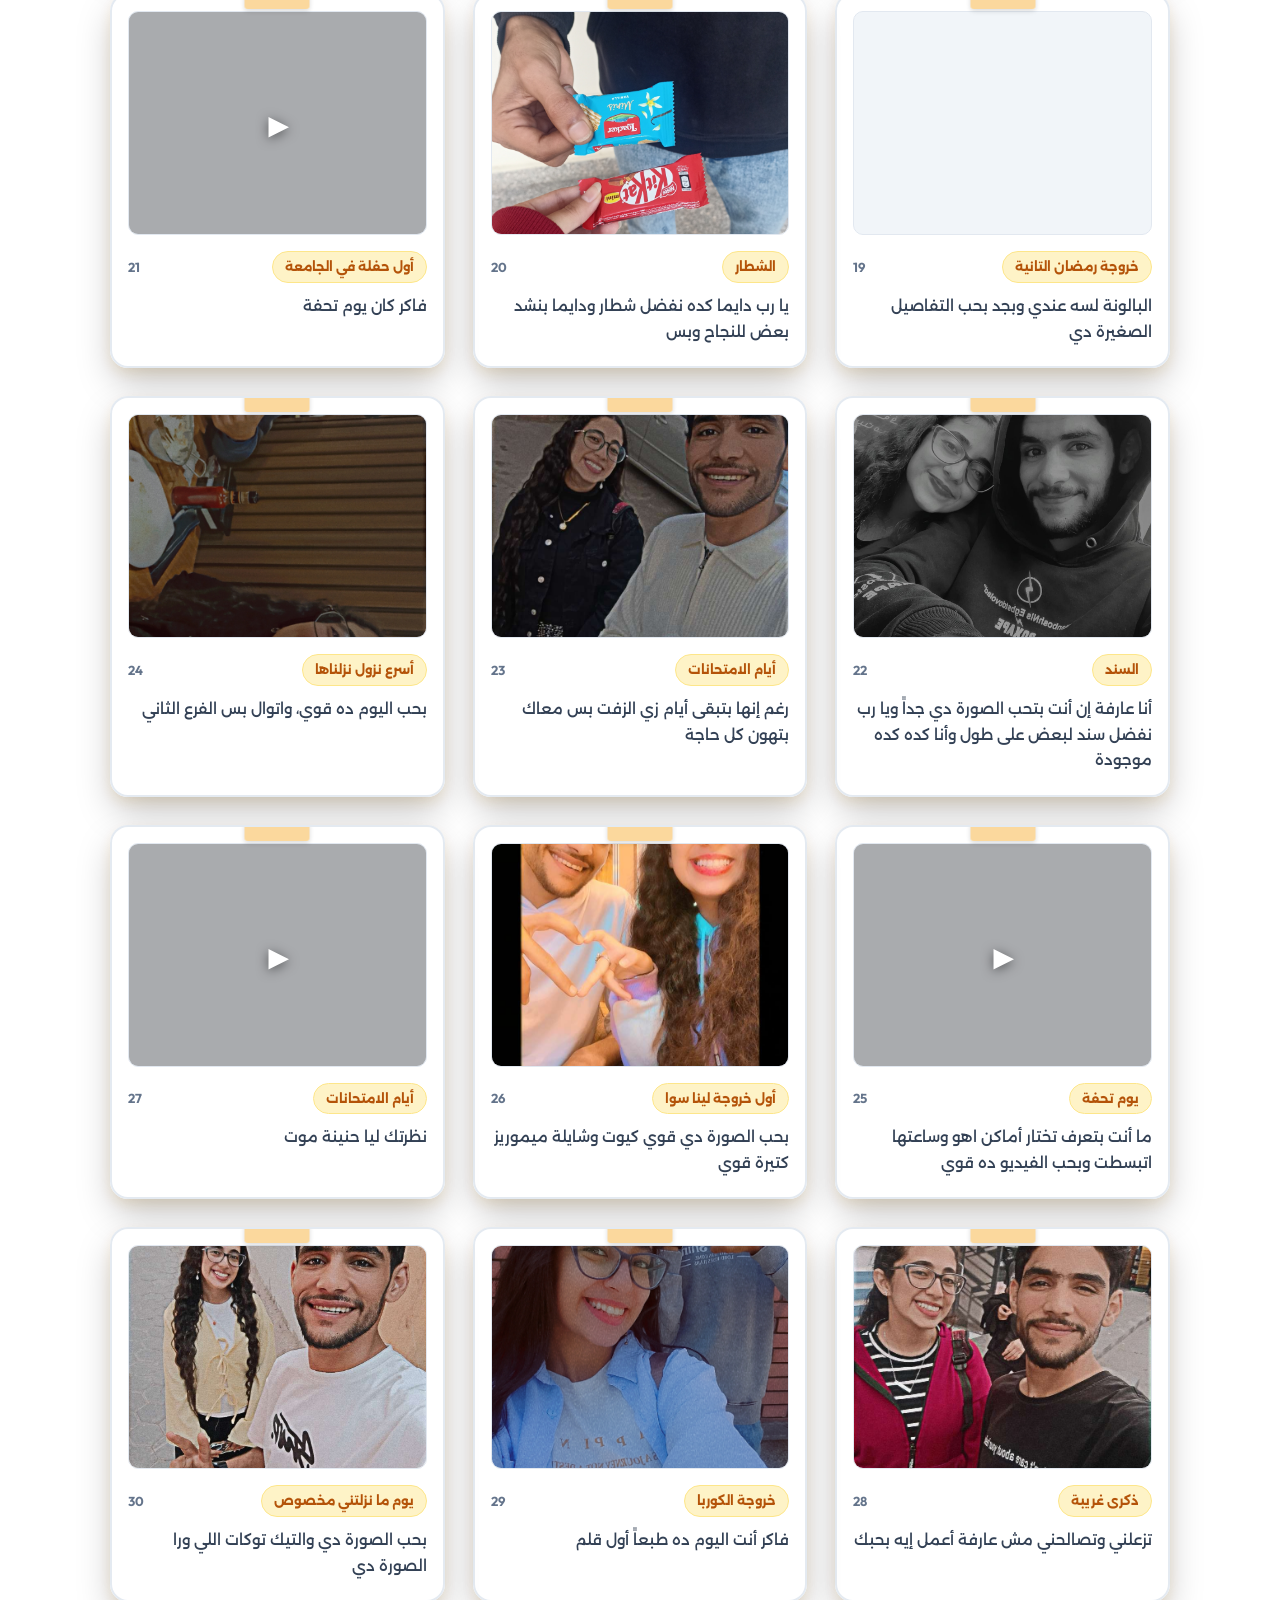
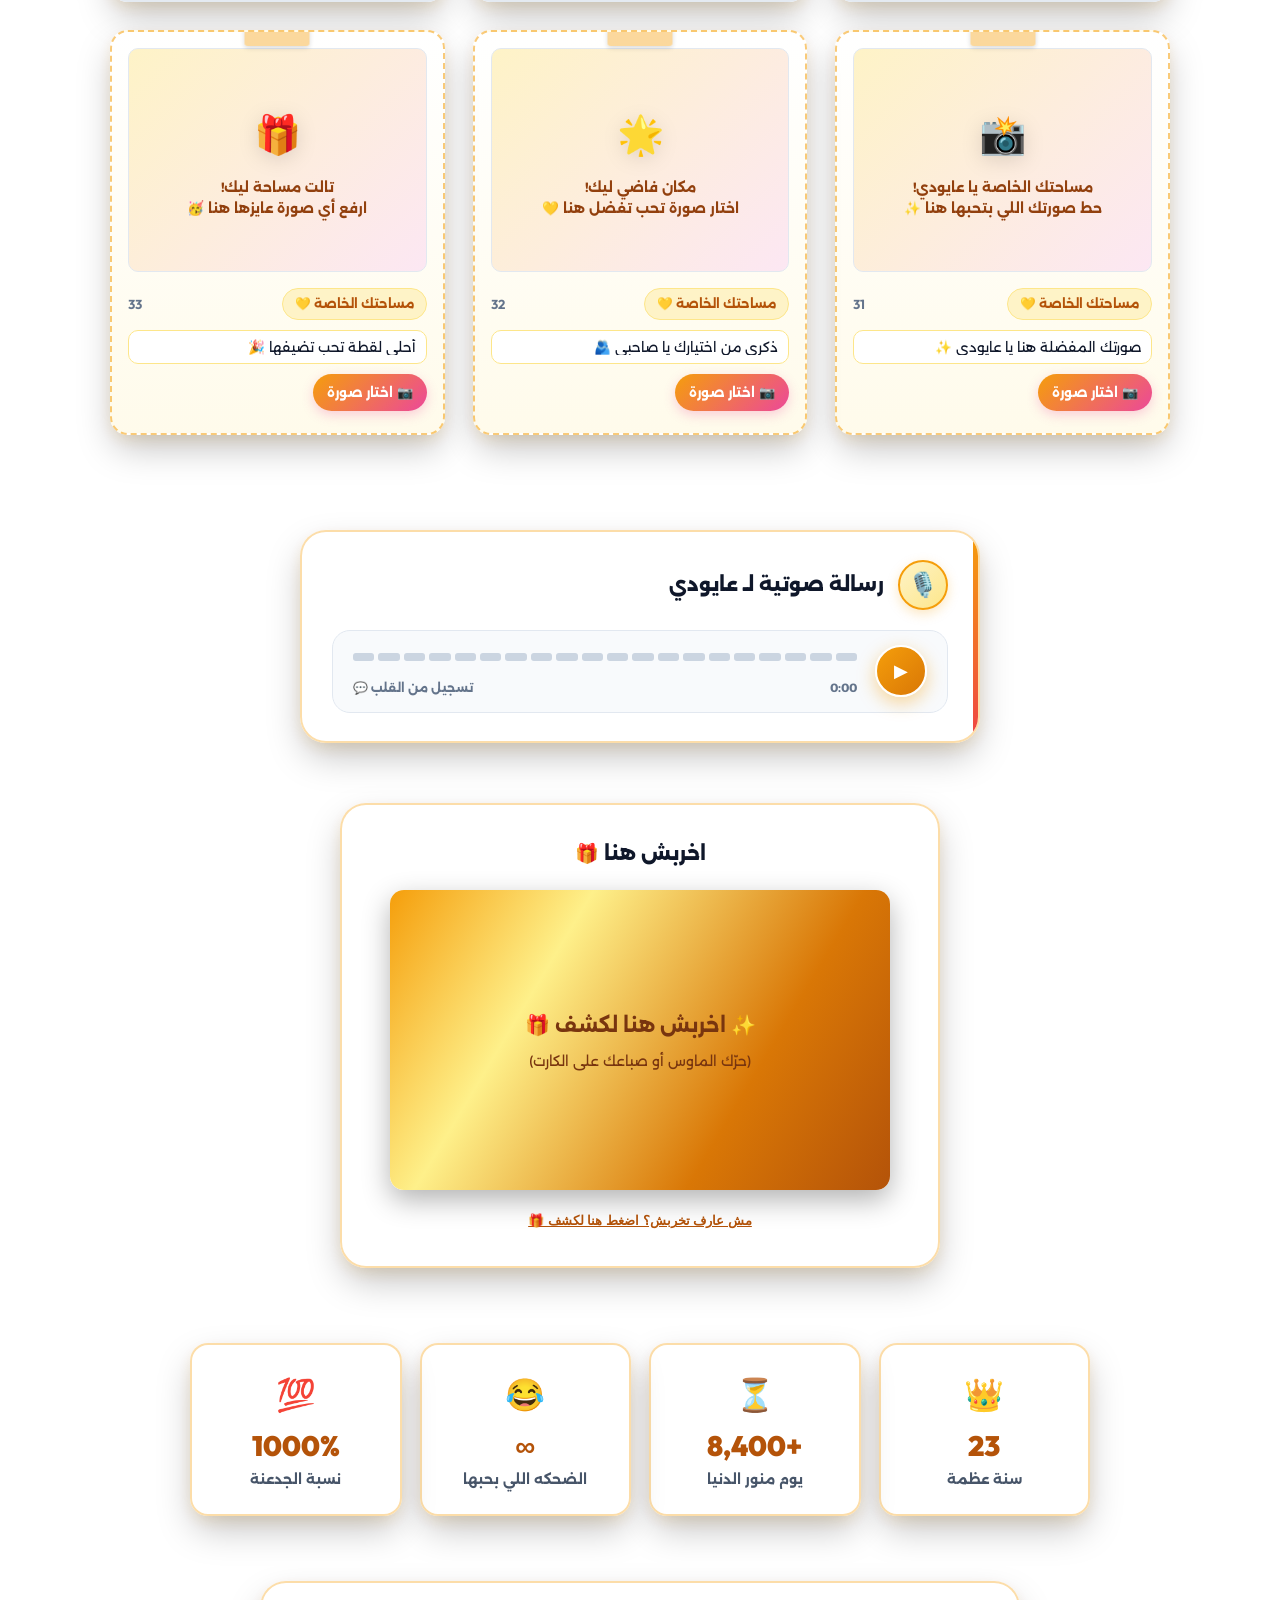
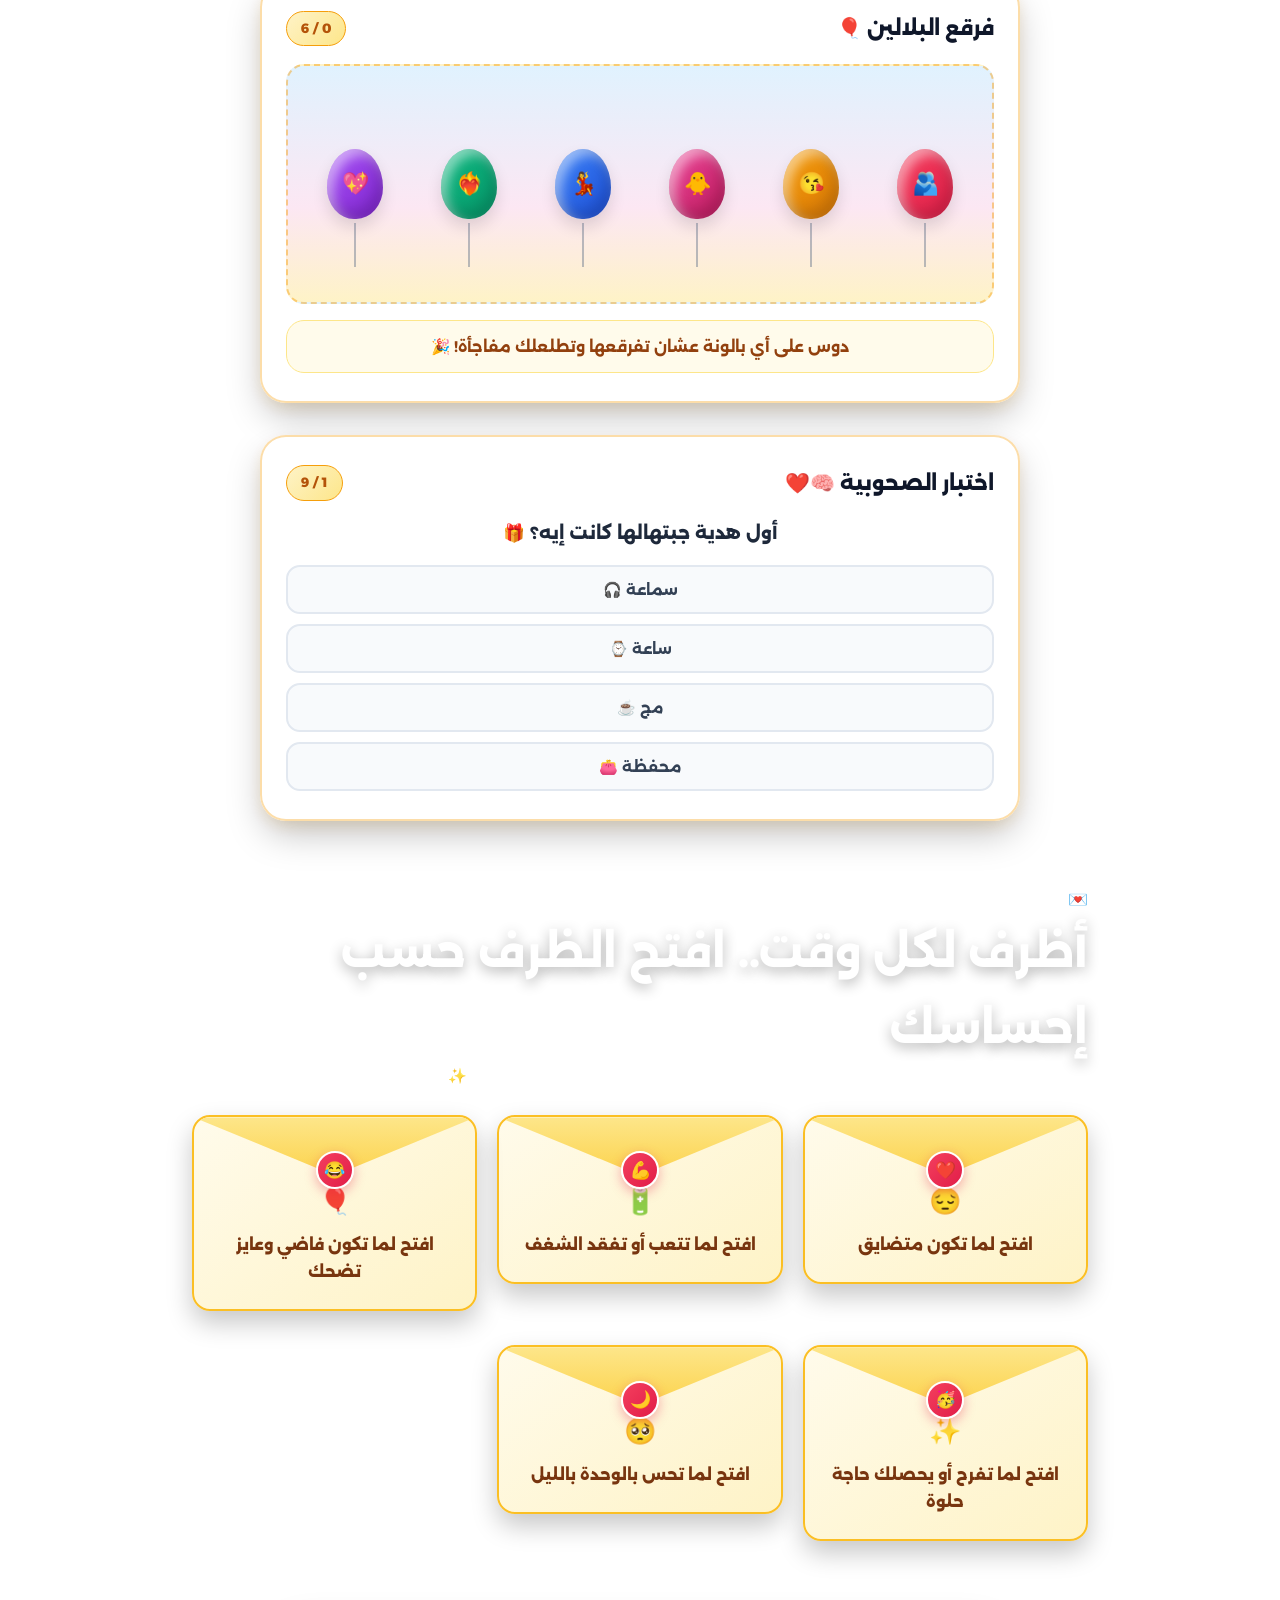
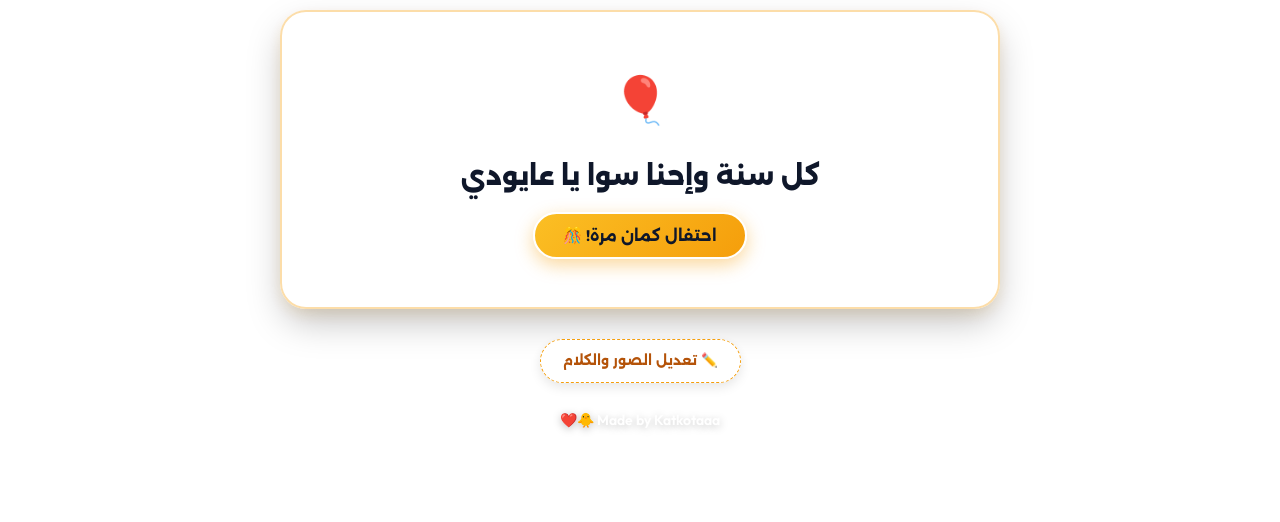
==== commit 58243388: "Optimize mobile loading without changing image quality" ====
--- a/index.html
+++ b/index.html
@@ -58,7 +58,7 @@
       </div>
       <div class="music-mute-icon" id="musicMuteIcon" title="كتم / تشغيل">🔊</div>
     </button>
-    <audio id="bgAudio" preload="auto" loop src="assets/music/music.mp3"></audio>
+    <audio id="bgAudio" preload="metadata" loop src="assets/music/music.mp3"></audio>
   </div>
 
   <!-- Ambient Glows -->
@@ -212,7 +212,7 @@
       <div class="album-grid" id="albumGrid">
         <div class="album-card" tabindex="0" role="button" aria-label="ذكرى 01" data-src="assets/images/memories/16d2385834be6b9070cedf0324b7cf71.jpg" data-date="ذكرى جميلة" data-caption="لحظة ما نقدر ننساها أبداً 💛">
           <div class="card-image-wrap">
-            <img src="assets/images/memories/16d2385834be6b9070cedf0324b7cf71.jpg" alt="ذكرى 01" class="card-image" loading="lazy">
+            <img src="assets/images/memories/16d2385834be6b9070cedf0324b7cf71.jpg" alt="ذكرى 01" class="card-image" loading="lazy" decoding="async">
           </div>
           <div class="card-body">
             <div class="card-meta">
@@ -224,7 +224,7 @@
         </div>
         <div class="album-card" tabindex="0" role="button" aria-label="ذكرى 02" data-src="assets/images/memories/IMG-20241223-WA0029.jpg" data-date="23 ديسمبر 2024" data-caption="الضحكة دي مش هتتعوض 😂❤️">
           <div class="card-image-wrap">
-            <img src="assets/images/memories/IMG-20241223-WA0029.jpg" alt="ذكرى 02" class="card-image" loading="lazy">
+            <img src="assets/images/memories/IMG-20241223-WA0029.jpg" alt="ذكرى 02" class="card-image" loading="lazy" decoding="async">
           </div>
           <div class="card-body">
             <div class="card-meta">
@@ -236,7 +236,7 @@
         </div>
         <div class="album-card" tabindex="0" role="button" aria-label="ذكرى 03" data-src="assets/images/memories/IMG-20250501-WA0034.jpg" data-date="1 مايو 2025" data-caption="يوم من أحلى الأيام 🌟">
           <div class="card-image-wrap">
-            <img src="assets/images/memories/IMG-20250501-WA0034.jpg" alt="ذكرى 03" class="card-image" loading="lazy">
+            <img src="assets/images/memories/IMG-20250501-WA0034.jpg" alt="ذكرى 03" class="card-image" loading="lazy" decoding="async">
           </div>
           <div class="card-body">
             <div class="card-meta">
@@ -248,7 +248,7 @@
         </div>
         <div class="album-card" tabindex="0" role="button" aria-label="ذكرى 04" data-src="assets/images/memories/IMG-20250506-WA0175.jpg" data-date="6 مايو 2025" data-caption="سوا دايماً وفي كل حاجة 🫂">
           <div class="card-image-wrap">
-            <img src="assets/images/memories/IMG-20250506-WA0175.jpg" alt="ذكرى 04" class="card-image" loading="lazy">
+            <img src="assets/images/memories/IMG-20250506-WA0175.jpg" alt="ذكرى 04" class="card-image" loading="lazy" decoding="async">
           </div>
           <div class="card-body">
             <div class="card-meta">
@@ -260,7 +260,7 @@
         </div>
         <div class="album-card" tabindex="0" role="button" aria-label="ذكرى 05" data-src="assets/images/memories/IMG-20250513-WA0010.jpg" data-date="13 مايو 2025" data-caption="أجمل ذكريات عمرنا ✨">
           <div class="card-image-wrap">
-            <img src="assets/images/memories/IMG-20250513-WA0010.jpg" alt="ذكرى 05" class="card-image" loading="lazy">
+            <img src="assets/images/memories/IMG-20250513-WA0010.jpg" alt="ذكرى 05" class="card-image" loading="lazy" decoding="async">
           </div>
           <div class="card-body">
             <div class="card-meta">
@@ -272,7 +272,7 @@
         </div>
         <div class="album-card" tabindex="0" role="button" aria-label="ذكرى 06" data-src="assets/images/memories/IMG-20250922-WA0279.jpg" data-date="22 سبتمبر 2025" data-caption="لما نبص للصورة دي بنفتكر كل حاجة حلوة 🐥">
           <div class="card-image-wrap">
-            <img src="assets/images/memories/IMG-20250922-WA0279.jpg" alt="ذكرى 06" class="card-image" loading="lazy">
+            <img src="assets/images/memories/IMG-20250922-WA0279.jpg" alt="ذكرى 06" class="card-image" loading="lazy" decoding="async">
           </div>
           <div class="card-body">
             <div class="card-meta">
@@ -284,7 +284,7 @@
         </div>
         <div class="album-card" tabindex="0" role="button" aria-label="ذكرى 07" data-src="assets/images/memories/IMG-20251020-WA0095.jpg" data-date="20 أكتوبر 2025" data-caption="ربنا يديم الصحبة الحلوة دي ❤️">
           <div class="card-image-wrap">
-            <img src="assets/images/memories/IMG-20251020-WA0095.jpg" alt="ذكرى 07" class="card-image" loading="lazy">
+            <img src="assets/images/memories/IMG-20251020-WA0095.jpg" alt="ذكرى 07" class="card-image" loading="lazy" decoding="async">
           </div>
           <div class="card-body">
             <div class="card-meta">
@@ -296,7 +296,7 @@
         </div>
         <div class="album-card" tabindex="0" role="button" aria-label="ذكرى 08" data-src="assets/images/memories/IMG-20251114-WA0083.jpg" data-date="14 نوفمبر 2025" data-caption="يوم ما نقدر ننساه 💖">
           <div class="card-image-wrap">
-            <img src="assets/images/memories/IMG-20251114-WA0083.jpg" alt="ذكرى 08" class="card-image" loading="lazy">
+            <img src="assets/images/memories/IMG-20251114-WA0083.jpg" alt="ذكرى 08" class="card-image" loading="lazy" decoding="async">
           </div>
           <div class="card-body">
             <div class="card-meta">
@@ -308,7 +308,7 @@
         </div>
         <div class="album-card" tabindex="0" role="button" aria-label="ذكرى 09" data-src="assets/images/memories/IMG-20251114-WA0090.jpg" data-date="14 نوفمبر 2025" data-caption="لحظة من أحلى اللحظات 🎉">
           <div class="card-image-wrap">
-            <img src="assets/images/memories/IMG-20251114-WA0090.jpg" alt="ذكرى 09" class="card-image" loading="lazy">
+            <img src="assets/images/memories/IMG-20251114-WA0090.jpg" alt="ذكرى 09" class="card-image" loading="lazy" decoding="async">
           </div>
           <div class="card-body">
             <div class="card-meta">
@@ -320,7 +320,7 @@
         </div>
         <div class="album-card" tabindex="0" role="button" aria-label="ذكرى 10" data-src="assets/images/memories/IMG-20251206-WA0068.jpg" data-date="6 ديسمبر 2025" data-caption="شيء بيفرحنا كل ما نشوفه 😘">
           <div class="card-image-wrap">
-            <img src="assets/images/memories/IMG-20251206-WA0068.jpg" alt="ذكرى 10" class="card-image" loading="lazy">
+            <img src="assets/images/memories/IMG-20251206-WA0068.jpg" alt="ذكرى 10" class="card-image" loading="lazy" decoding="async">
           </div>
           <div class="card-body">
             <div class="card-meta">
@@ -332,7 +332,7 @@
         </div>
         <div class="album-card" tabindex="0" role="button" aria-label="ذكرى 11" data-src="assets/images/memories/IMG-20251230-WA0062.jpg" data-date="30 ديسمبر 2025" data-caption="ذكرى غالية على قلبي 🌸">
           <div class="card-image-wrap">
-            <img src="assets/images/memories/IMG-20251230-WA0062.jpg" alt="ذكرى 11" class="card-image" loading="lazy">
+            <img src="assets/images/memories/IMG-20251230-WA0062.jpg" alt="ذكرى 11" class="card-image" loading="lazy" decoding="async">
           </div>
           <div class="card-body">
             <div class="card-meta">
@@ -344,7 +344,7 @@
         </div>
         <div class="album-card" tabindex="0" role="button" aria-label="ذكرى 12" data-src="assets/images/memories/IMG-20260702-WA0018.jpg" data-date="2 يوليو 2026" data-caption="سعادة حقيقية 💃">
           <div class="card-image-wrap">
-            <img src="assets/images/memories/IMG-20260702-WA0018.jpg" alt="ذكرى 12" class="card-image" loading="lazy">
+            <img src="assets/images/memories/IMG-20260702-WA0018.jpg" alt="ذكرى 12" class="card-image" loading="lazy" decoding="async">
           </div>
           <div class="card-body">
             <div class="card-meta">
@@ -356,7 +356,7 @@
         </div>
         <div class="album-card" tabindex="0" role="button" aria-label="ذكرى 13" data-src="assets/images/memories/IMG-20260722-WA0001.jpg" data-date="22 يوليو 2026" data-caption="لما تكون الضحكة من القلب 😄">
           <div class="card-image-wrap">
-            <img src="assets/images/memories/IMG-20260722-WA0001.jpg" alt="ذكرى 13" class="card-image" loading="lazy">
+            <img src="assets/images/memories/IMG-20260722-WA0001.jpg" alt="ذكرى 13" class="card-image" loading="lazy" decoding="async">
           </div>
           <div class="card-body">
             <div class="card-meta">
@@ -368,7 +368,7 @@
         </div>
         <div class="album-card" tabindex="0" role="button" aria-label="ذكرى 14" data-src="assets/images/memories/IMG-20260921-WA0046.jpg" data-date="21 سبتمبر 2026" data-caption="يوم زي الفل 🌺">
           <div class="card-image-wrap">
-            <img src="assets/images/memories/IMG-20260921-WA0046.jpg" alt="ذكرى 14" class="card-image" loading="lazy">
+            <img src="assets/images/memories/IMG-20260921-WA0046.jpg" alt="ذكرى 14" class="card-image" loading="lazy" decoding="async">
           </div>
           <div class="card-body">
             <div class="card-meta">
@@ -380,7 +380,7 @@
         </div>
         <div class="album-card" tabindex="0" role="button" aria-label="ذكرى 15" data-src="assets/images/memories/Picsart_24-01-09_16-21-04-592.jpg" data-date="ذكرى جميلة" data-caption="أحلى خروجة 🚗">
           <div class="card-image-wrap">
-            <img src="assets/images/memories/Picsart_24-01-09_16-21-04-592.jpg" alt="ذكرى 15" class="card-image" loading="lazy">
+            <img src="assets/images/memories/Picsart_24-01-09_16-21-04-592.jpg" alt="ذكرى 15" class="card-image" loading="lazy" decoding="async">
           </div>
           <div class="card-body">
             <div class="card-meta">
@@ -392,7 +392,7 @@
         </div>
         <div class="album-card" tabindex="0" role="button" aria-label="ذكرى 16" data-src="assets/images/memories/Screenshot_2024-11-04-16-27-02-534_com.snapchat.android.jpg" data-date="ذكرى جميلة" data-caption="وقت ما نقدر نرجعه بس في قلبنا دايماً 💝">
           <div class="card-image-wrap">
-            <img src="assets/images/memories/Screenshot_2024-11-04-16-27-02-534_com.snapchat.android.jpg" alt="ذكرى 16" class="card-image" loading="lazy">
+            <img src="assets/images/memories/Screenshot_2024-11-04-16-27-02-534_com.snapchat.android.jpg" alt="ذكرى 16" class="card-image" loading="lazy" decoding="async">
           </div>
           <div class="card-body">
             <div class="card-meta">
@@ -404,7 +404,7 @@
         </div>
         <div class="album-card" tabindex="0" role="button" aria-label="ذكرى 17" data-src="assets/images/memories/Snapchat-10078879.jpg" data-date="79  1007" data-caption="صورة بتحكي أحلى قصة 📸">
           <div class="card-image-wrap">
-            <img src="assets/images/memories/Snapchat-10078879.jpg" alt="ذكرى 17" class="card-image" loading="lazy">
+            <img src="assets/images/memories/Snapchat-10078879.jpg" alt="ذكرى 17" class="card-image" loading="lazy" decoding="async">
           </div>
           <div class="card-body">
             <div class="card-meta">
@@ -416,7 +416,7 @@
         </div>
         <div class="album-card" tabindex="0" role="button" aria-label="ذكرى 18" data-src="assets/images/memories/Snapchat-1014406887.jpg" data-date="68  1014" data-caption="برديه الحلوة دي 🌙">
           <div class="card-image-wrap">
-            <img src="assets/images/memories/Snapchat-1014406887.jpg" alt="ذكرى 18" class="card-image" loading="lazy">
+            <img src="assets/images/memories/Snapchat-1014406887.jpg" alt="ذكرى 18" class="card-image" loading="lazy" decoding="async">
           </div>
           <div class="card-body">
             <div class="card-meta">
@@ -428,7 +428,7 @@
         </div>
         <div class="album-card" tabindex="0" role="button" aria-label="ذكرى 19" data-src="assets/images/memories/Snapchat-1025946463.jpg" data-date="64  1025" data-caption="لحظة ما بتتكررش 💫">
           <div class="card-image-wrap">
-            <img src="assets/images/memories/Snapchat-1025946463.jpg" alt="ذكرى 19" class="card-image" loading="lazy">
+            <img src="assets/images/memories/Snapchat-1025946463.jpg" alt="ذكرى 19" class="card-image" loading="lazy" decoding="async">
           </div>
           <div class="card-body">
             <div class="card-meta">
@@ -440,7 +440,7 @@
         </div>
         <div class="album-card" tabindex="0" role="button" aria-label="ذكرى 20" data-src="assets/images/memories/Snapchat-1191593625.jpg" data-date="36  1191" data-caption="كل تفصيلة فيها ذكرى 🎈">
           <div class="card-image-wrap">
-            <img src="assets/images/memories/Snapchat-1191593625.jpg" alt="ذكرى 20" class="card-image" loading="lazy">
+            <img src="assets/images/memories/Snapchat-1191593625.jpg" alt="ذكرى 20" class="card-image" loading="lazy" decoding="async">
           </div>
           <div class="card-body">
             <div class="card-meta">
@@ -465,7 +465,7 @@
         </div>
         <div class="album-card" tabindex="0" role="button" aria-label="ذكرى 22" data-src="assets/images/memories/Snapchat-1376549745.jpg" data-date="97  1376" data-caption="سعيدة إننا عيشنا اللحظة دي سوا 🫂">
           <div class="card-image-wrap">
-            <img src="assets/images/memories/Snapchat-1376549745.jpg" alt="ذكرى 22" class="card-image" loading="lazy">
+            <img src="assets/images/memories/Snapchat-1376549745.jpg" alt="ذكرى 22" class="card-image" loading="lazy" decoding="async">
           </div>
           <div class="card-body">
             <div class="card-meta">
@@ -477,7 +477,7 @@
         </div>
         <div class="album-card" tabindex="0" role="button" aria-label="ذكرى 23" data-src="assets/images/memories/Snapchat-1512167119.jpg" data-date="71  1512" data-caption="من أجمل أيامنا 🌟">
           <div class="card-image-wrap">
-            <img src="assets/images/memories/Snapchat-1512167119.jpg" alt="ذكرى 23" class="card-image" loading="lazy">
+            <img src="assets/images/memories/Snapchat-1512167119.jpg" alt="ذكرى 23" class="card-image" loading="lazy" decoding="async">
           </div>
           <div class="card-body">
             <div class="card-meta">
@@ -489,7 +489,7 @@
         </div>
         <div class="album-card" tabindex="0" role="button" aria-label="ذكرى 24" data-src="assets/images/memories/Snapchat-1737184744.jpg" data-date="47  1737" data-caption="لما نبص على الأيام دي بنفتكر إيه قد إيه إحنا محظوظين 💛">
           <div class="card-image-wrap">
-            <img src="assets/images/memories/Snapchat-1737184744.jpg" alt="ذكرى 24" class="card-image" loading="lazy">
+            <img src="assets/images/memories/Snapchat-1737184744.jpg" alt="ذكرى 24" class="card-image" loading="lazy" decoding="async">
           </div>
           <div class="card-body">
             <div class="card-meta">
@@ -514,7 +514,7 @@
         </div>
         <div class="album-card" tabindex="0" role="button" aria-label="ذكرى 26" data-src="assets/images/memories/Snapchat-2023851695.jpg" data-date="16  2023" data-caption="لحظة بتسوى الدنيا كلها 🌍❤️">
           <div class="card-image-wrap">
-            <img src="assets/images/memories/Snapchat-2023851695.jpg" alt="ذكرى 26" class="card-image" loading="lazy">
+            <img src="assets/images/memories/Snapchat-2023851695.jpg" alt="ذكرى 26" class="card-image" loading="lazy" decoding="async">
           </div>
           <div class="card-body">
             <div class="card-meta">
@@ -539,7 +539,7 @@
         </div>
         <div class="album-card" tabindex="0" role="button" aria-label="ذكرى 28" data-src="assets/images/memories/Snapchat-262237617.jpg" data-date="61  2622" data-caption="يوم أحلى من يوم 🌸">
           <div class="card-image-wrap">
-            <img src="assets/images/memories/Snapchat-262237617.jpg" alt="ذكرى 28" class="card-image" loading="lazy">
+            <img src="assets/images/memories/Snapchat-262237617.jpg" alt="ذكرى 28" class="card-image" loading="lazy" decoding="async">
           </div>
           <div class="card-body">
             <div class="card-meta">
@@ -551,7 +551,7 @@
         </div>
         <div class="album-card" tabindex="0" role="button" aria-label="ذكرى 29" data-src="assets/images/memories/Snapchat-74414018.jpg" data-date="18  7441" data-caption="الصحبة الحلوة دي ربنا يديمها 🫂💖">
           <div class="card-image-wrap">
-            <img src="assets/images/memories/Snapchat-74414018.jpg" alt="ذكرى 29" class="card-image" loading="lazy">
+            <img src="assets/images/memories/Snapchat-74414018.jpg" alt="ذكرى 29" class="card-image" loading="lazy" decoding="async">
           </div>
           <div class="card-body">
             <div class="card-meta">
@@ -563,7 +563,7 @@
         </div>
         <div class="album-card" tabindex="0" role="button" aria-label="ذكرى 30" data-src="assets/images/memories/Snapchat-912697055.jpg" data-date="5  9126" data-caption="حاجة بتفرحنا دايماً لما نشوفها 🎊">
           <div class="card-image-wrap">
-            <img src="assets/images/memories/Snapchat-912697055.jpg" alt="ذكرى 30" class="card-image" loading="lazy">
+            <img src="assets/images/memories/Snapchat-912697055.jpg" alt="ذكرى 30" class="card-image" loading="lazy" decoding="async">
           </div>
           <div class="card-body">
             <div class="card-meta">
@@ -678,7 +678,7 @@
             </div>
           </div>
         </div>
-        <audio id="voiceAudio" preload="auto">
+        <audio id="voiceAudio" preload="metadata">
           <source src="assets/music/voice.m4a" type="audio/mp4">
           <source src="assets/music/voice.m4a" type="audio/x-m4a">
         </audio>
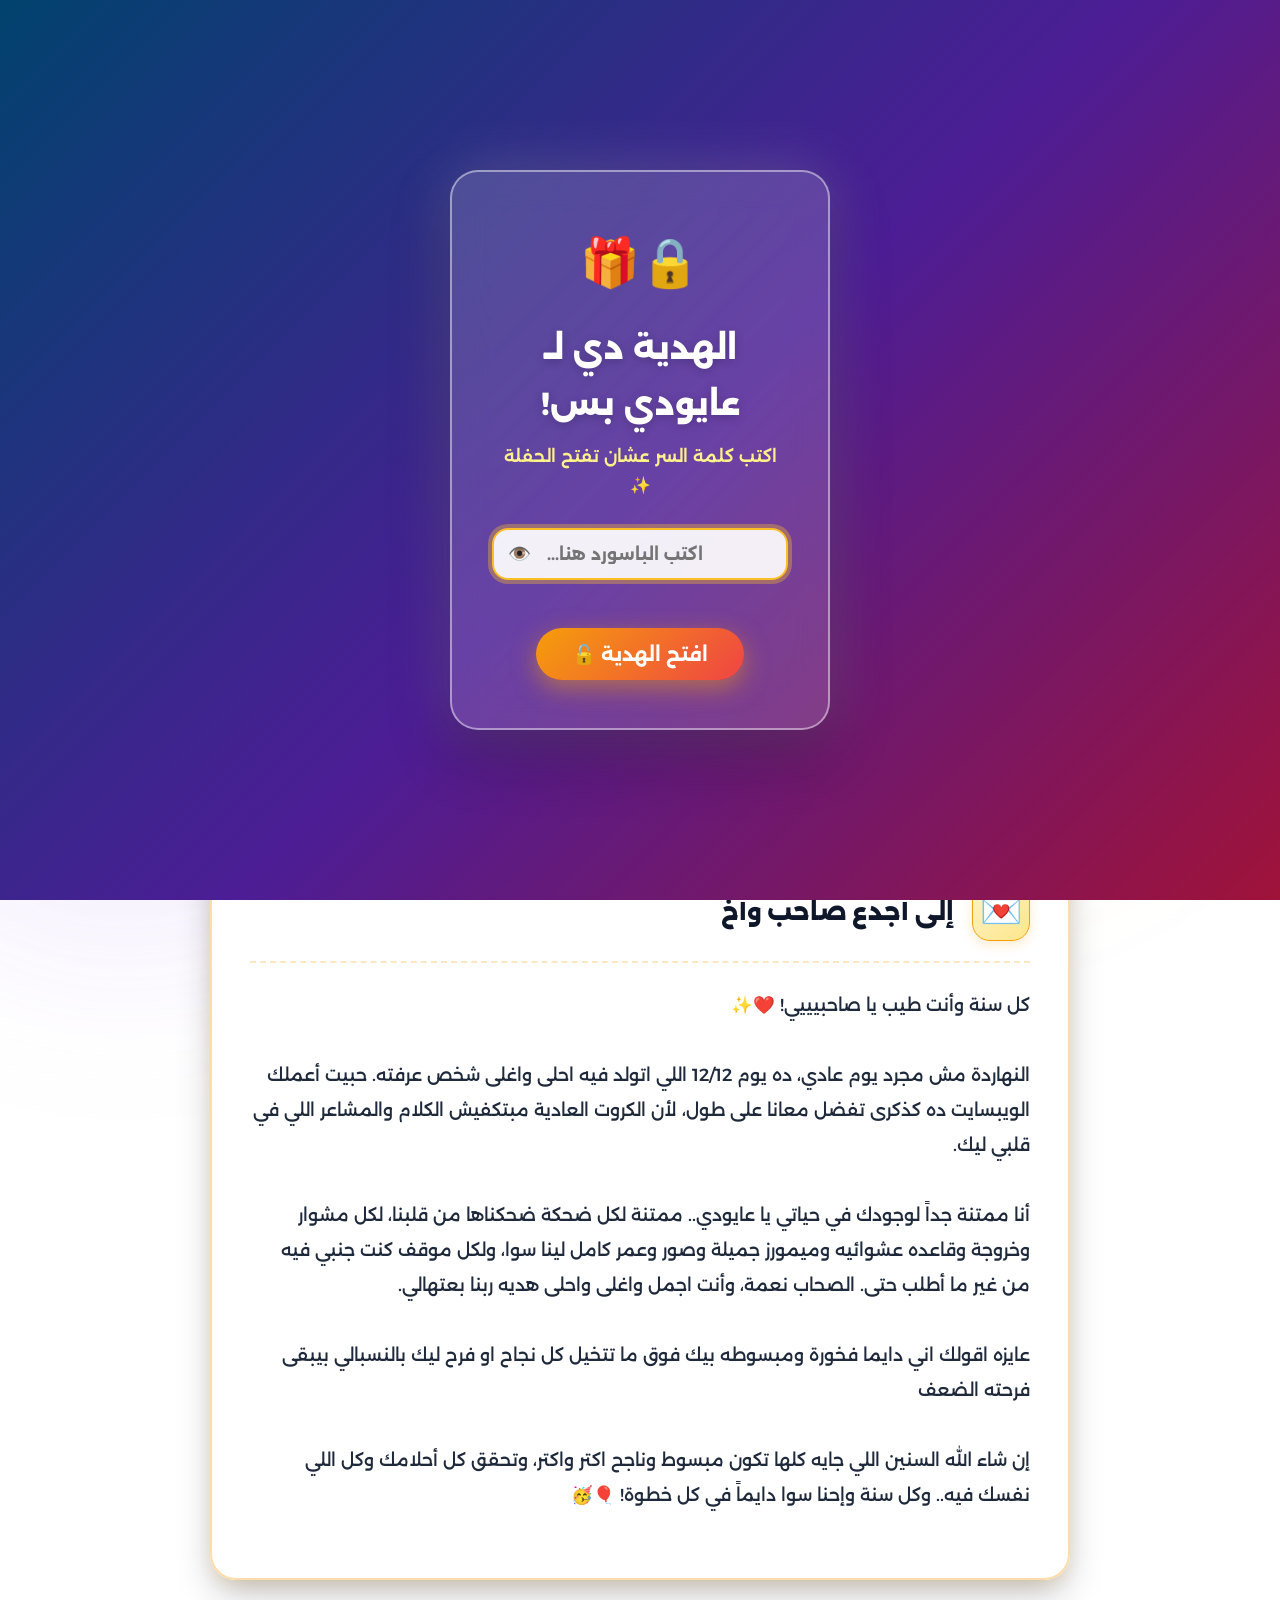
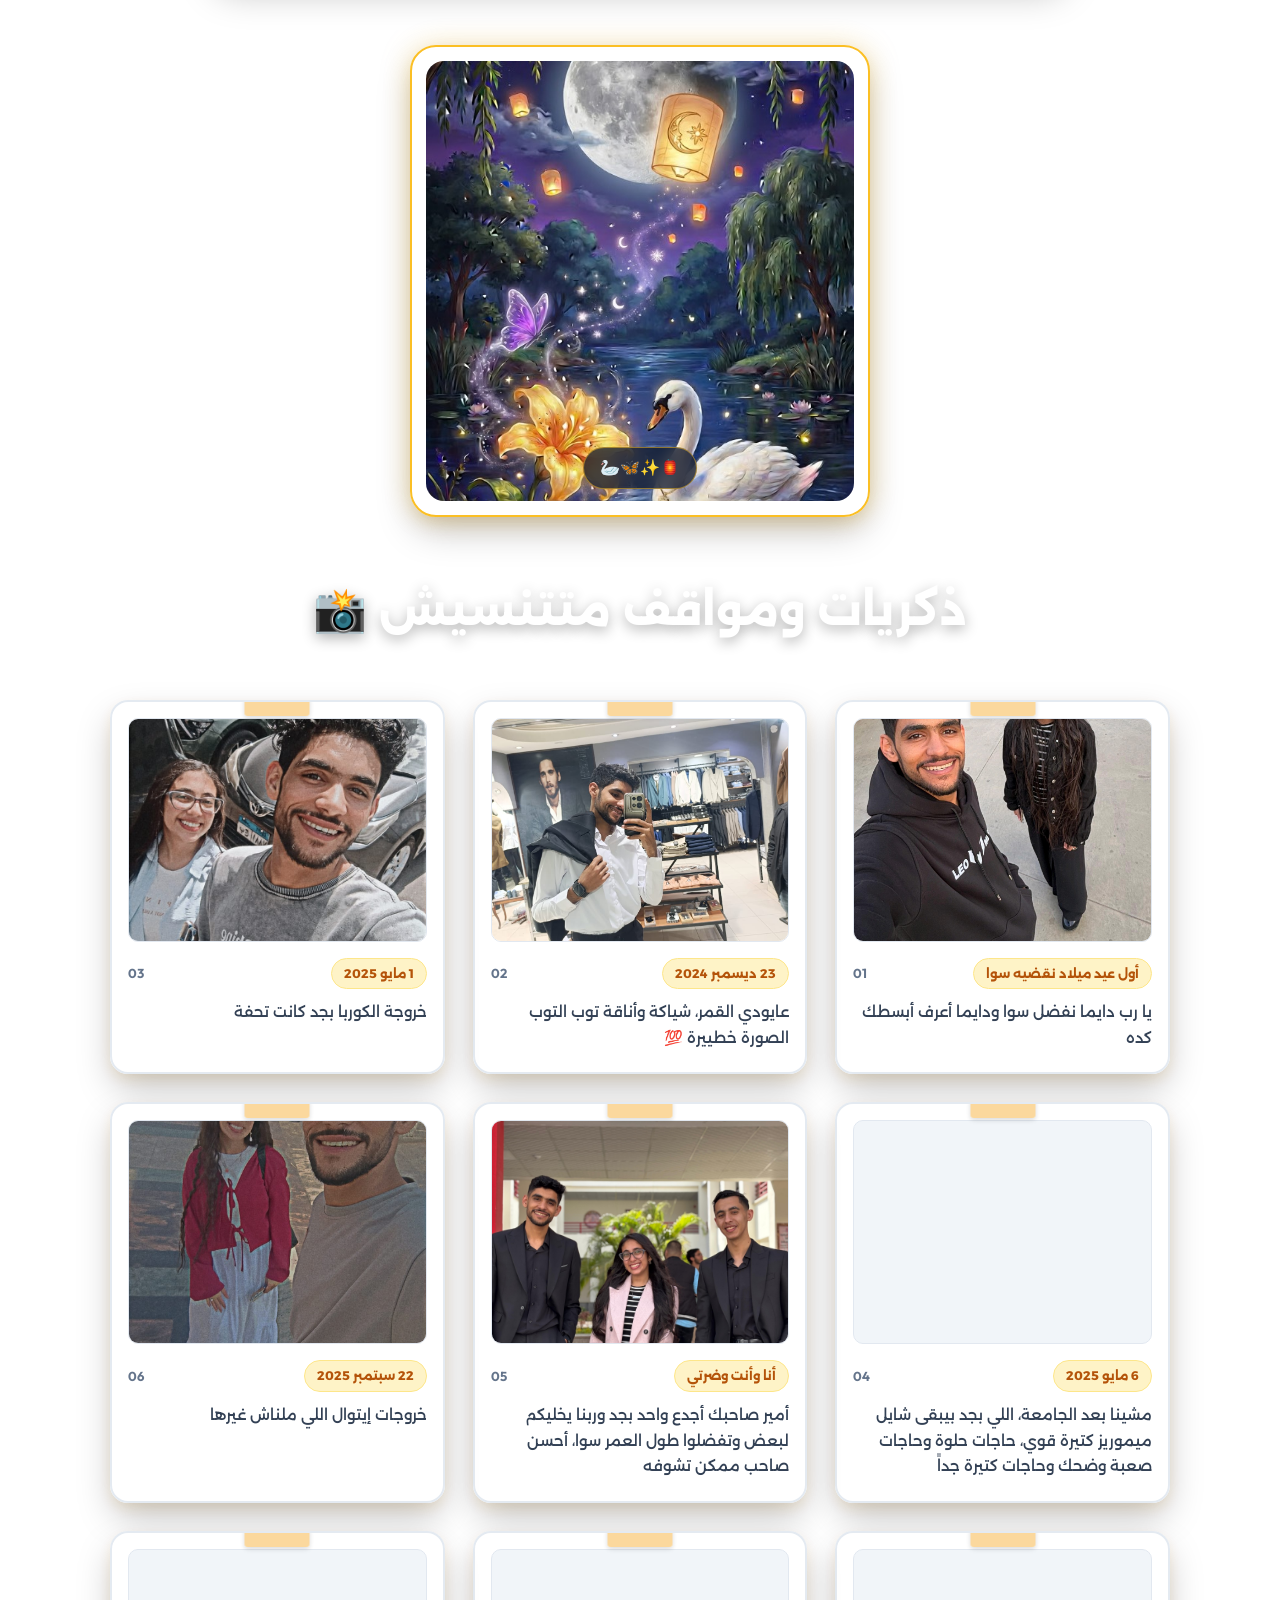
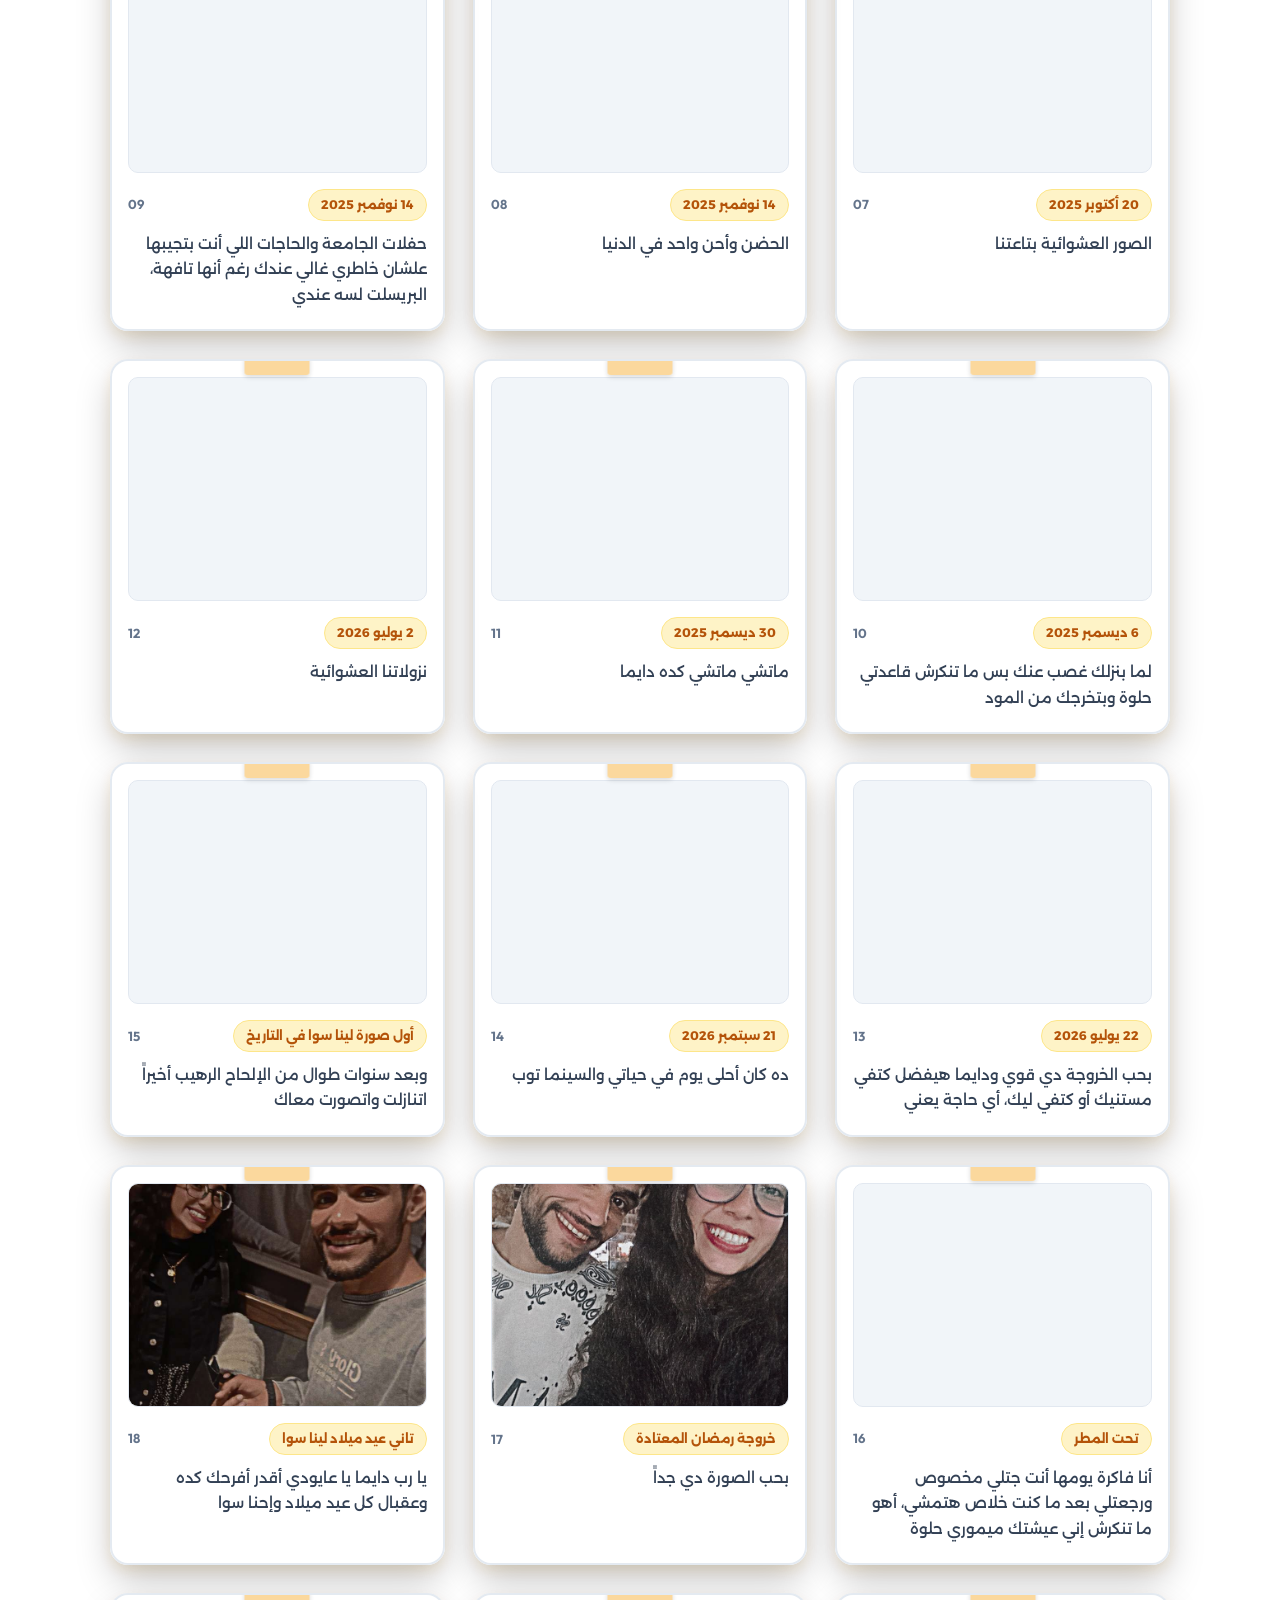
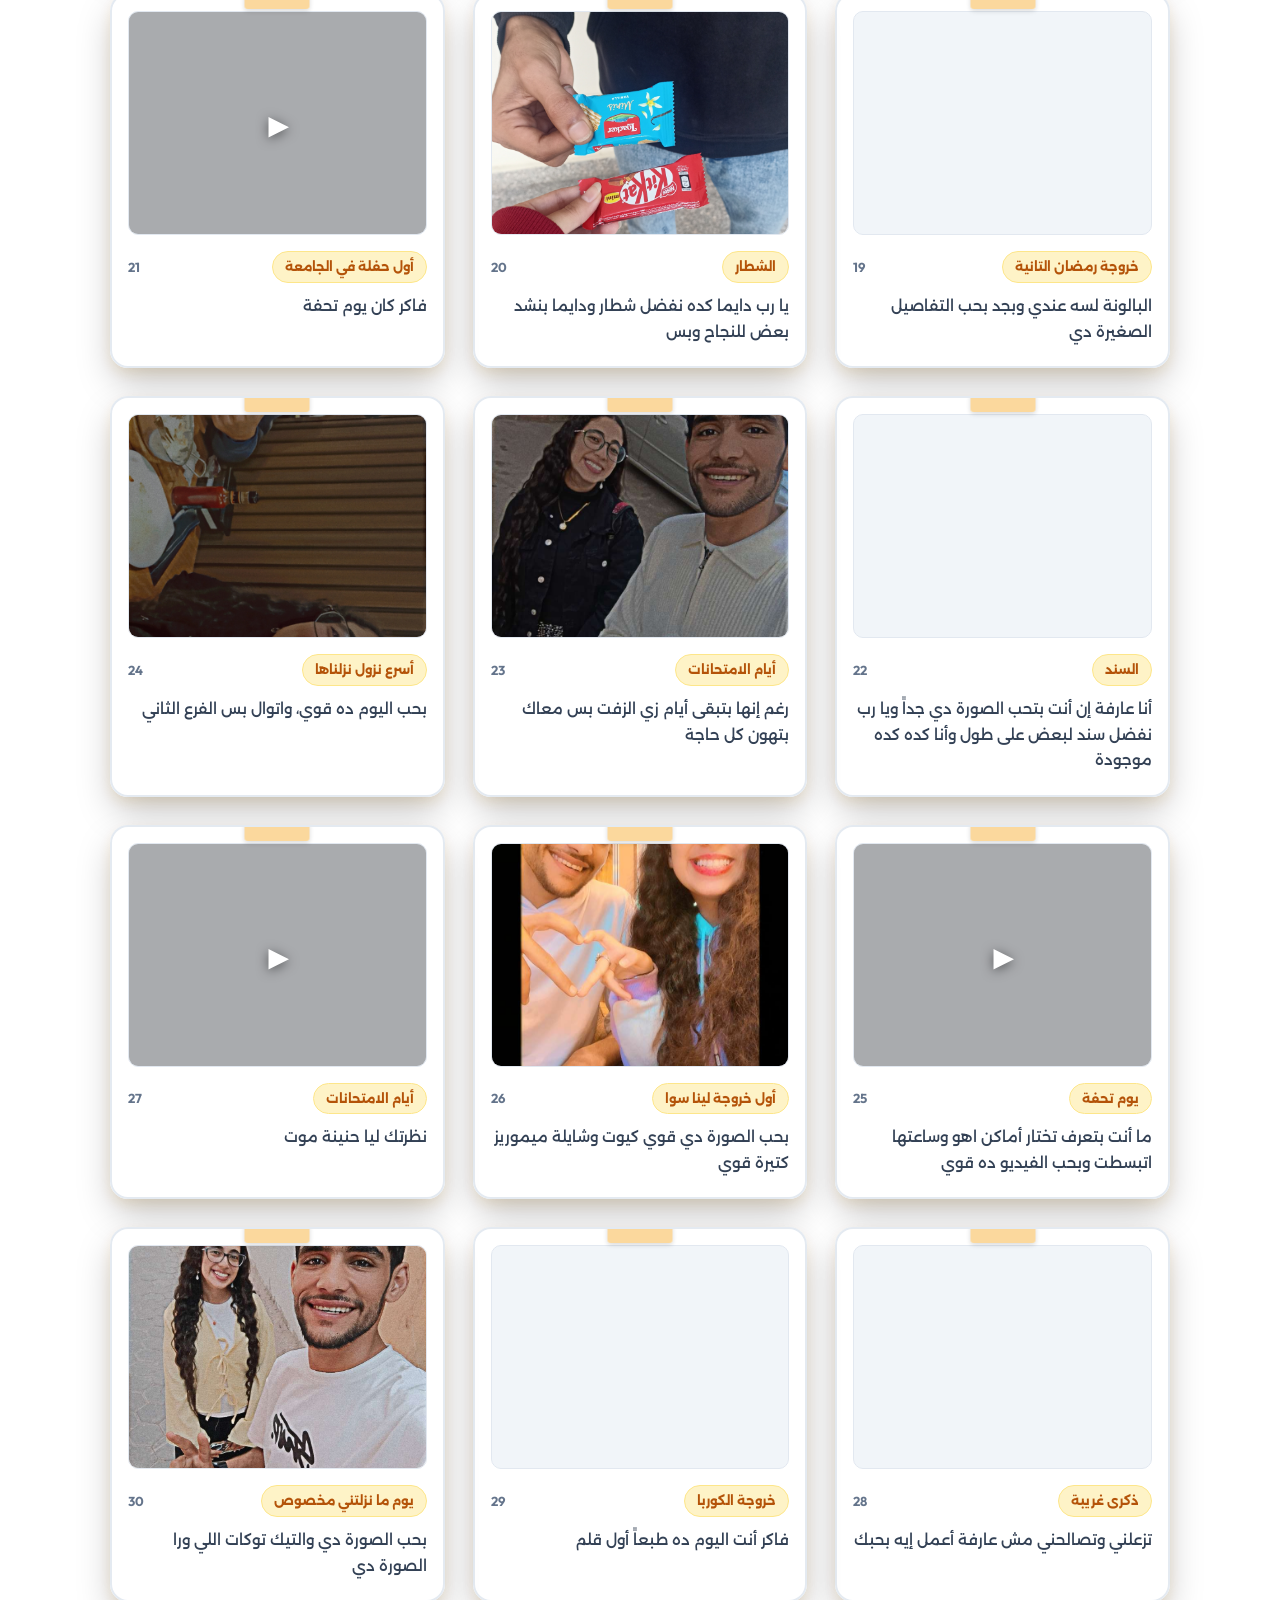
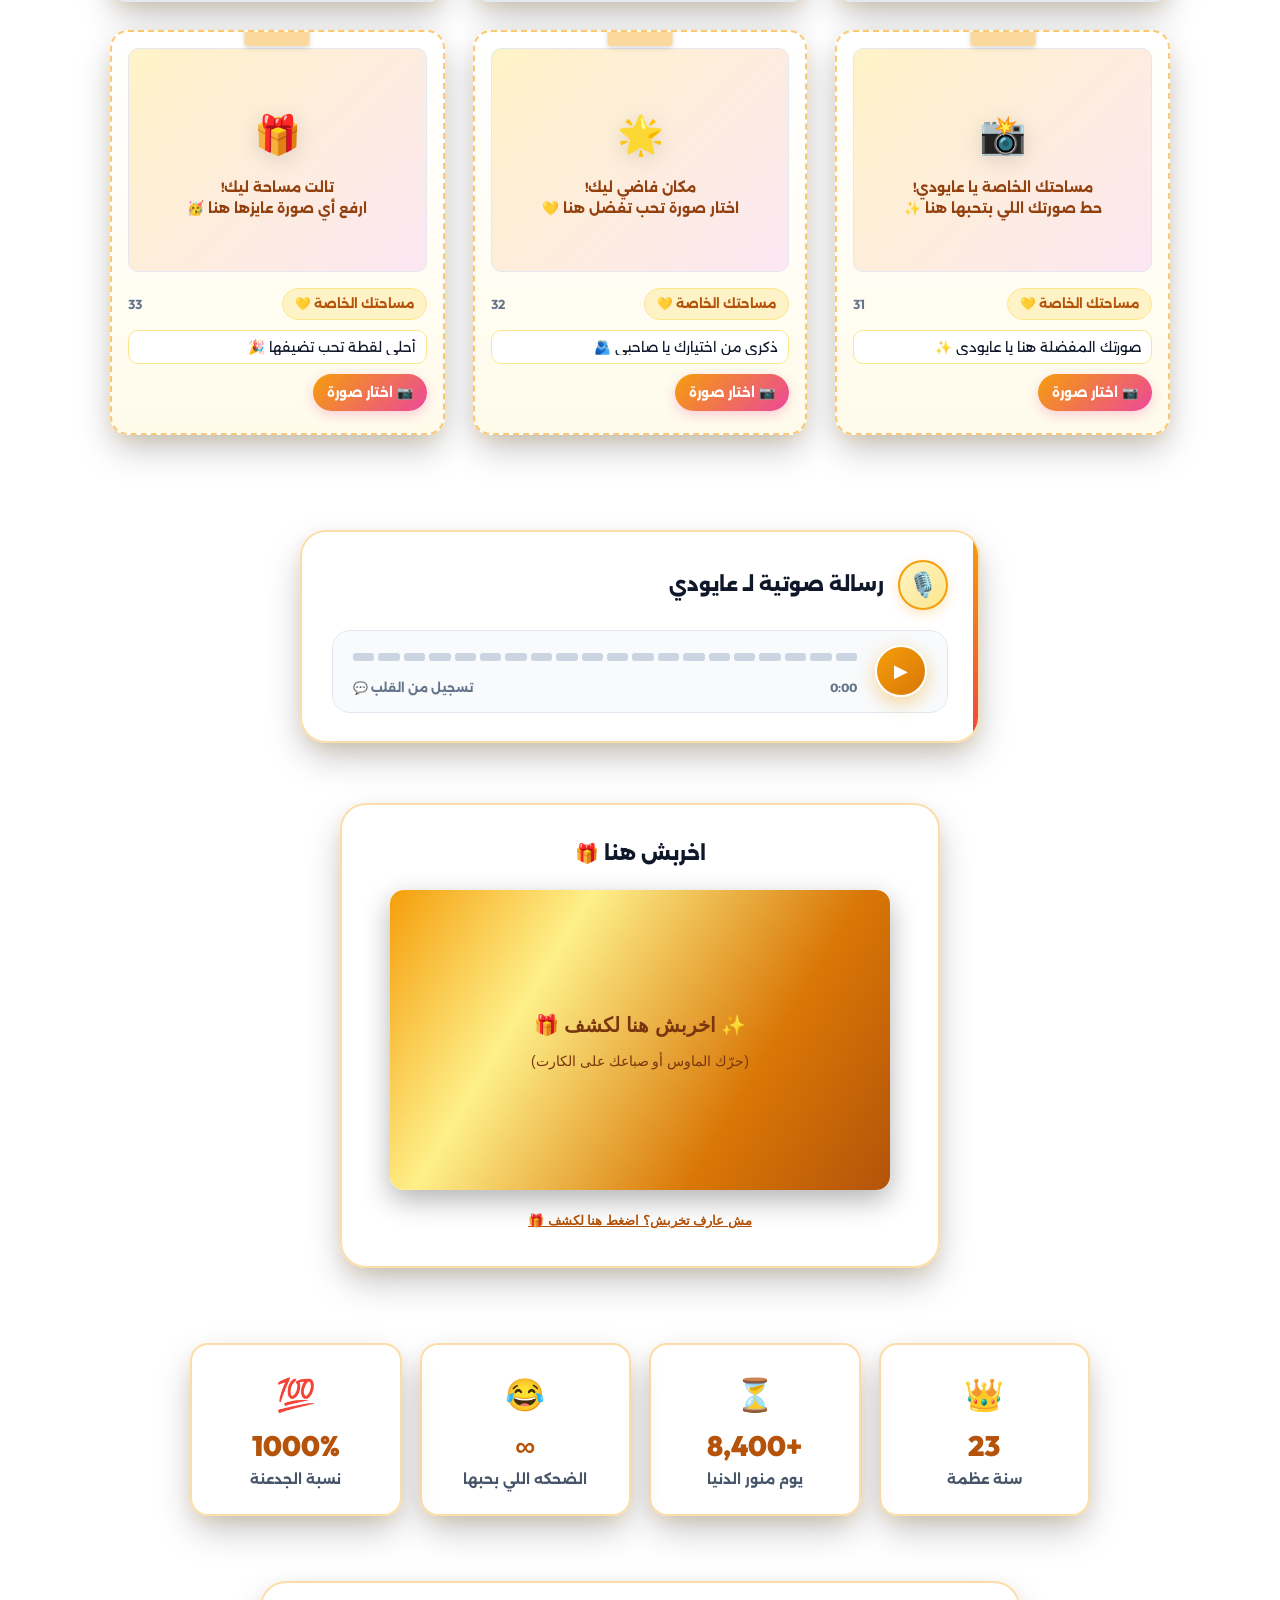
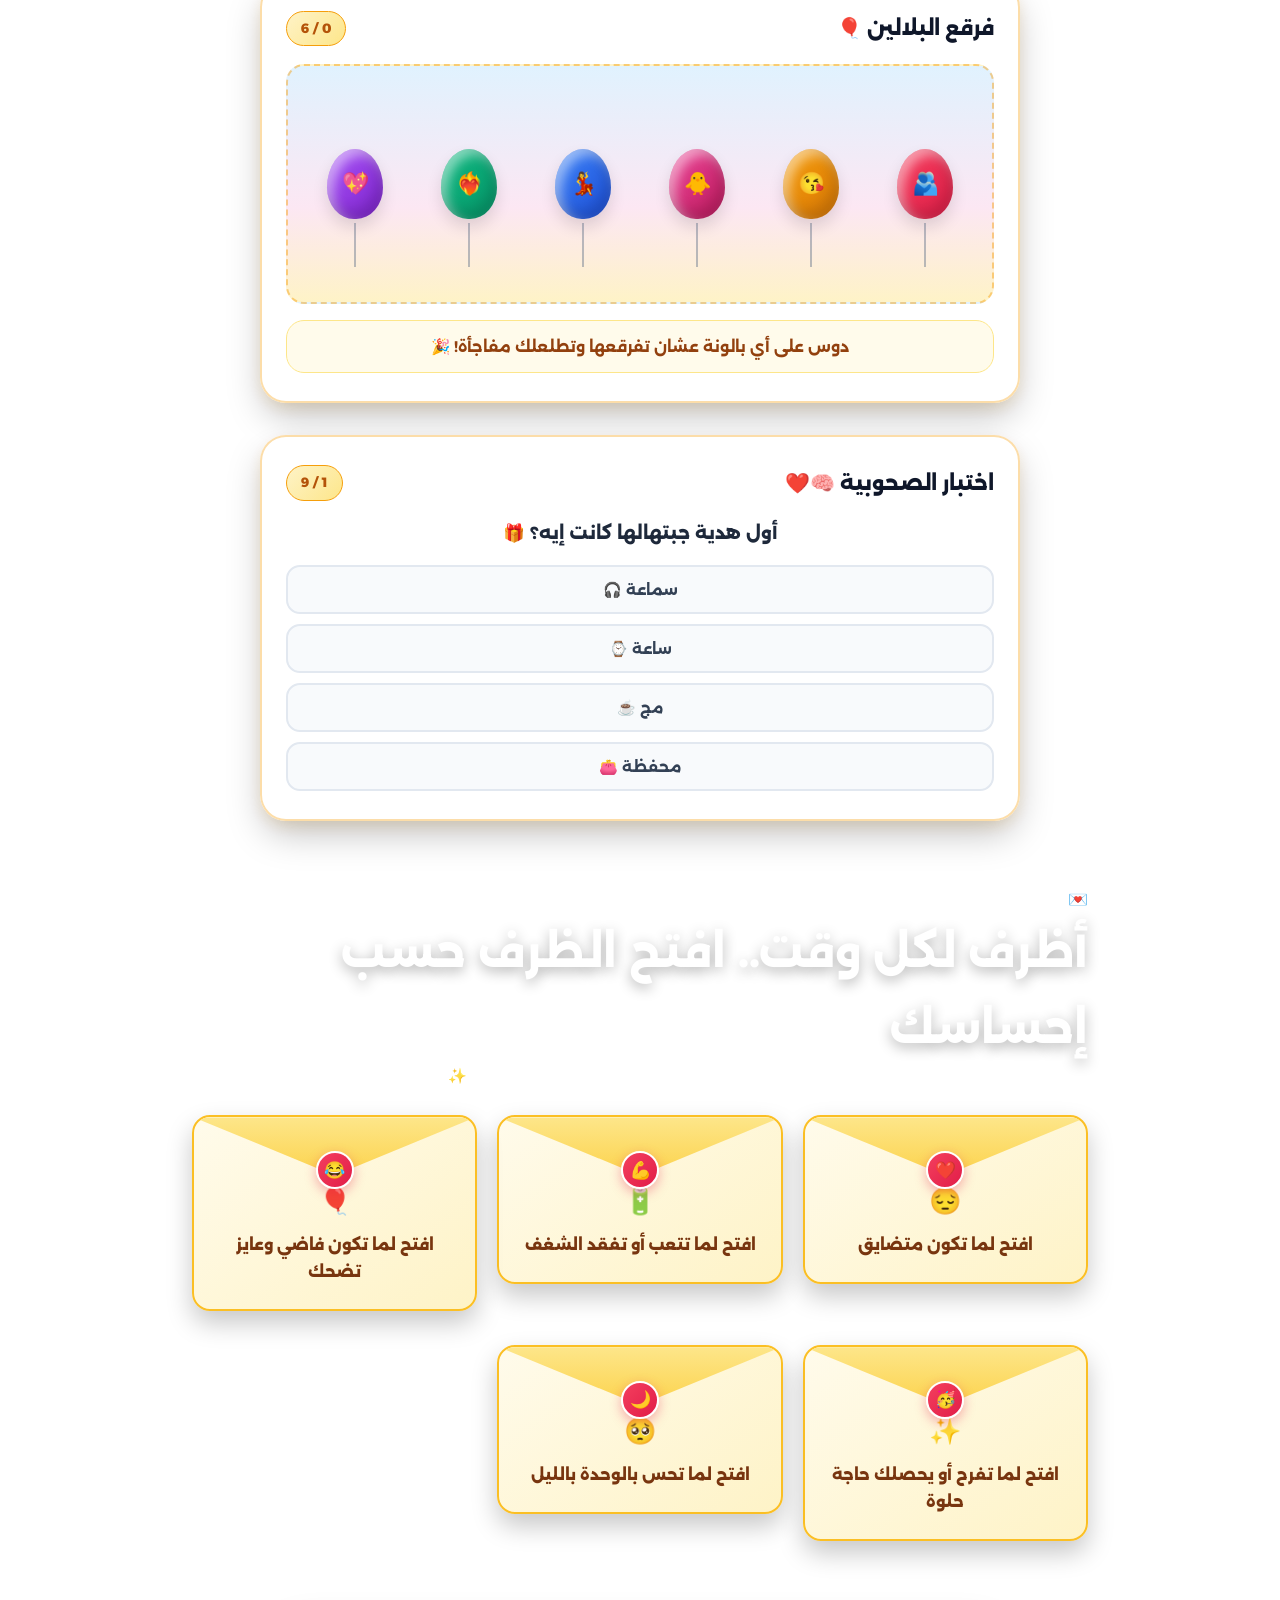
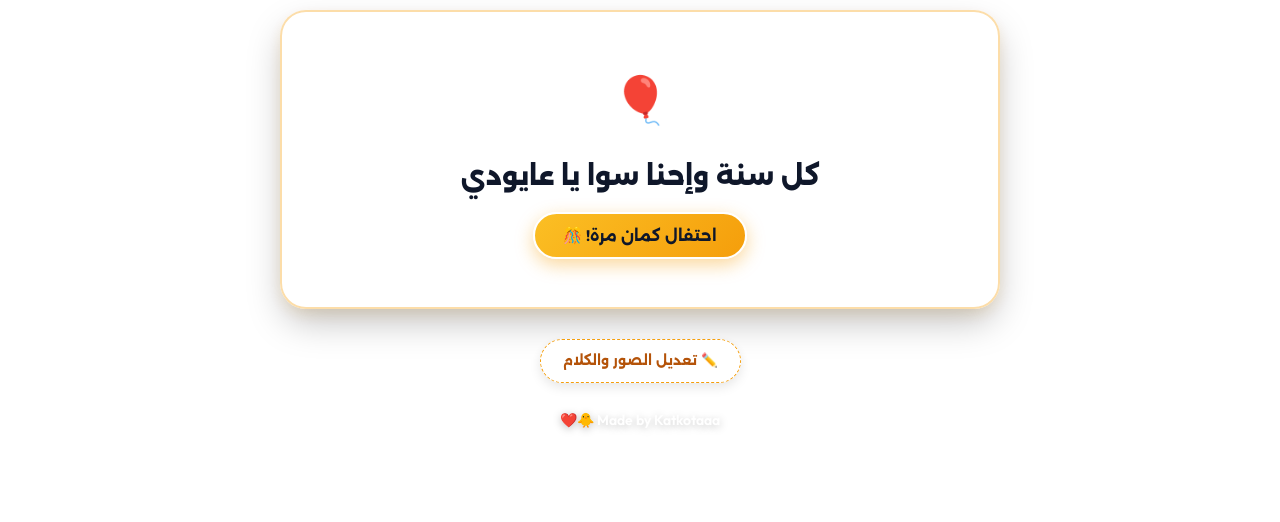
==== commit 12ce716c: "Add password gate 9111212" ====
--- a/index.html
+++ b/index.html
@@ -14,6 +14,23 @@
   <link rel="stylesheet" href="style.css">
 </head>
 <body>
+
+  <!-- Password Lock Overlay -->
+  <div class="welcome-overlay password-gate-overlay" id="passwordGateOverlay">
+    <div class="welcome-box password-gate-box">
+      <div class="welcome-emoji">🔒🎁</div>
+      <h2 class="welcome-title">الهدية دي لـ عايودي بس!</h2>
+      <p class="welcome-sub">اكتب كلمة السر عشان تفتح الحفلة ✨</p>
+      <div class="password-input-wrap">
+        <input type="password" id="sitePasswordInput" class="password-gate-input" inputmode="numeric" placeholder="اكتب الباسورد هنا..." autocomplete="off">
+        <button type="button" class="password-toggle-btn" id="passwordToggleBtn" aria-label="إظهار أو إخفاء كلمة السر">👁️</button>
+      </div>
+      <p class="password-gate-error" id="passwordGateError"></p>
+      <button type="button" class="welcome-start-btn" id="passwordUnlockBtn">
+        <span>افتح الهدية 🔓</span>
+      </button>
+    </div>
+  </div>
 
   <!-- Welcome / Music Autoplay Overlay -->
   <div class="welcome-overlay" id="welcomeOverlay">
--- a/style.css
+++ b/style.css
@@ -2760,4 +2760,68 @@
   }
 }
 
-
+/* ============================================================
+   Password Gate Overlay
+   ============================================================ */
+.password-gate-overlay {
+  z-index: 10000;
+}
+
+.password-input-wrap {
+  position: relative;
+  display: flex;
+  align-items: center;
+  margin-bottom: 12px;
+}
+
+.password-gate-input {
+  width: 100%;
+  padding: 14px 46px 14px 16px;
+  border-radius: 16px;
+  border: 2px solid rgba(255, 255, 255, 0.45);
+  background: rgba(255, 255, 255, 0.92);
+  color: #1e293b;
+  font-size: 1.05rem;
+  font-weight: 700;
+  font-family: var(--font-ar);
+  text-align: center;
+  outline: none;
+  transition: border-color 0.2s ease, box-shadow 0.2s ease;
+}
+
+.password-gate-input:focus {
+  border-color: #fbbf24;
+  box-shadow: 0 0 0 4px rgba(251, 191, 36, 0.35);
+}
+
+.password-toggle-btn {
+  position: absolute;
+  left: 12px;
+  background: transparent;
+  border: none;
+  font-size: 1.15rem;
+  cursor: pointer;
+  padding: 4px;
+  line-height: 1;
+}
+
+.password-gate-error {
+  min-height: 22px;
+  margin-bottom: 14px;
+  font-size: 0.92rem;
+  font-weight: 700;
+  color: #fecdd3;
+  font-family: var(--font-ar);
+}
+
+.password-gate-box.shake {
+  animation: gateShake 0.4s ease;
+}
+
+@keyframes gateShake {
+  0%, 100% { transform: translateX(0); }
+  20%, 60% { transform: translateX(-8px); }
+  40%, 80% { transform: translateX(8px); }
+}
+
+
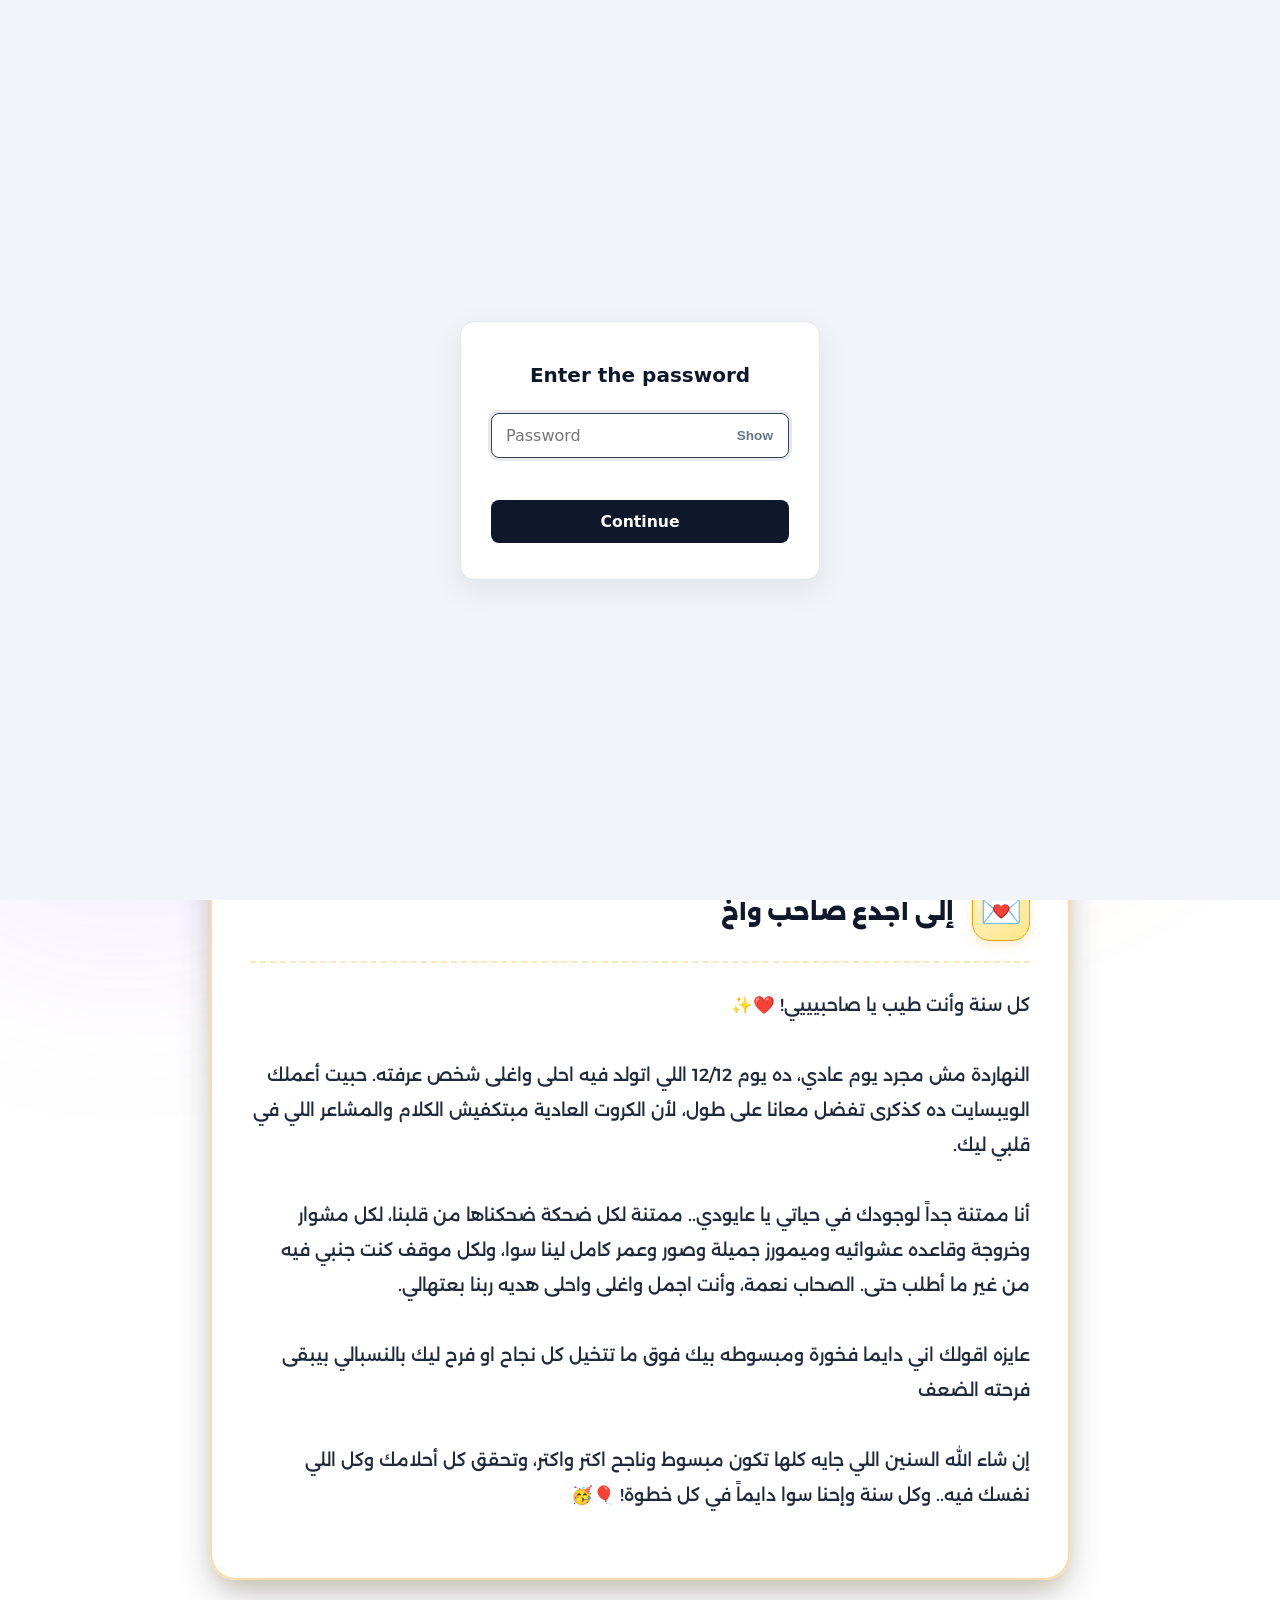
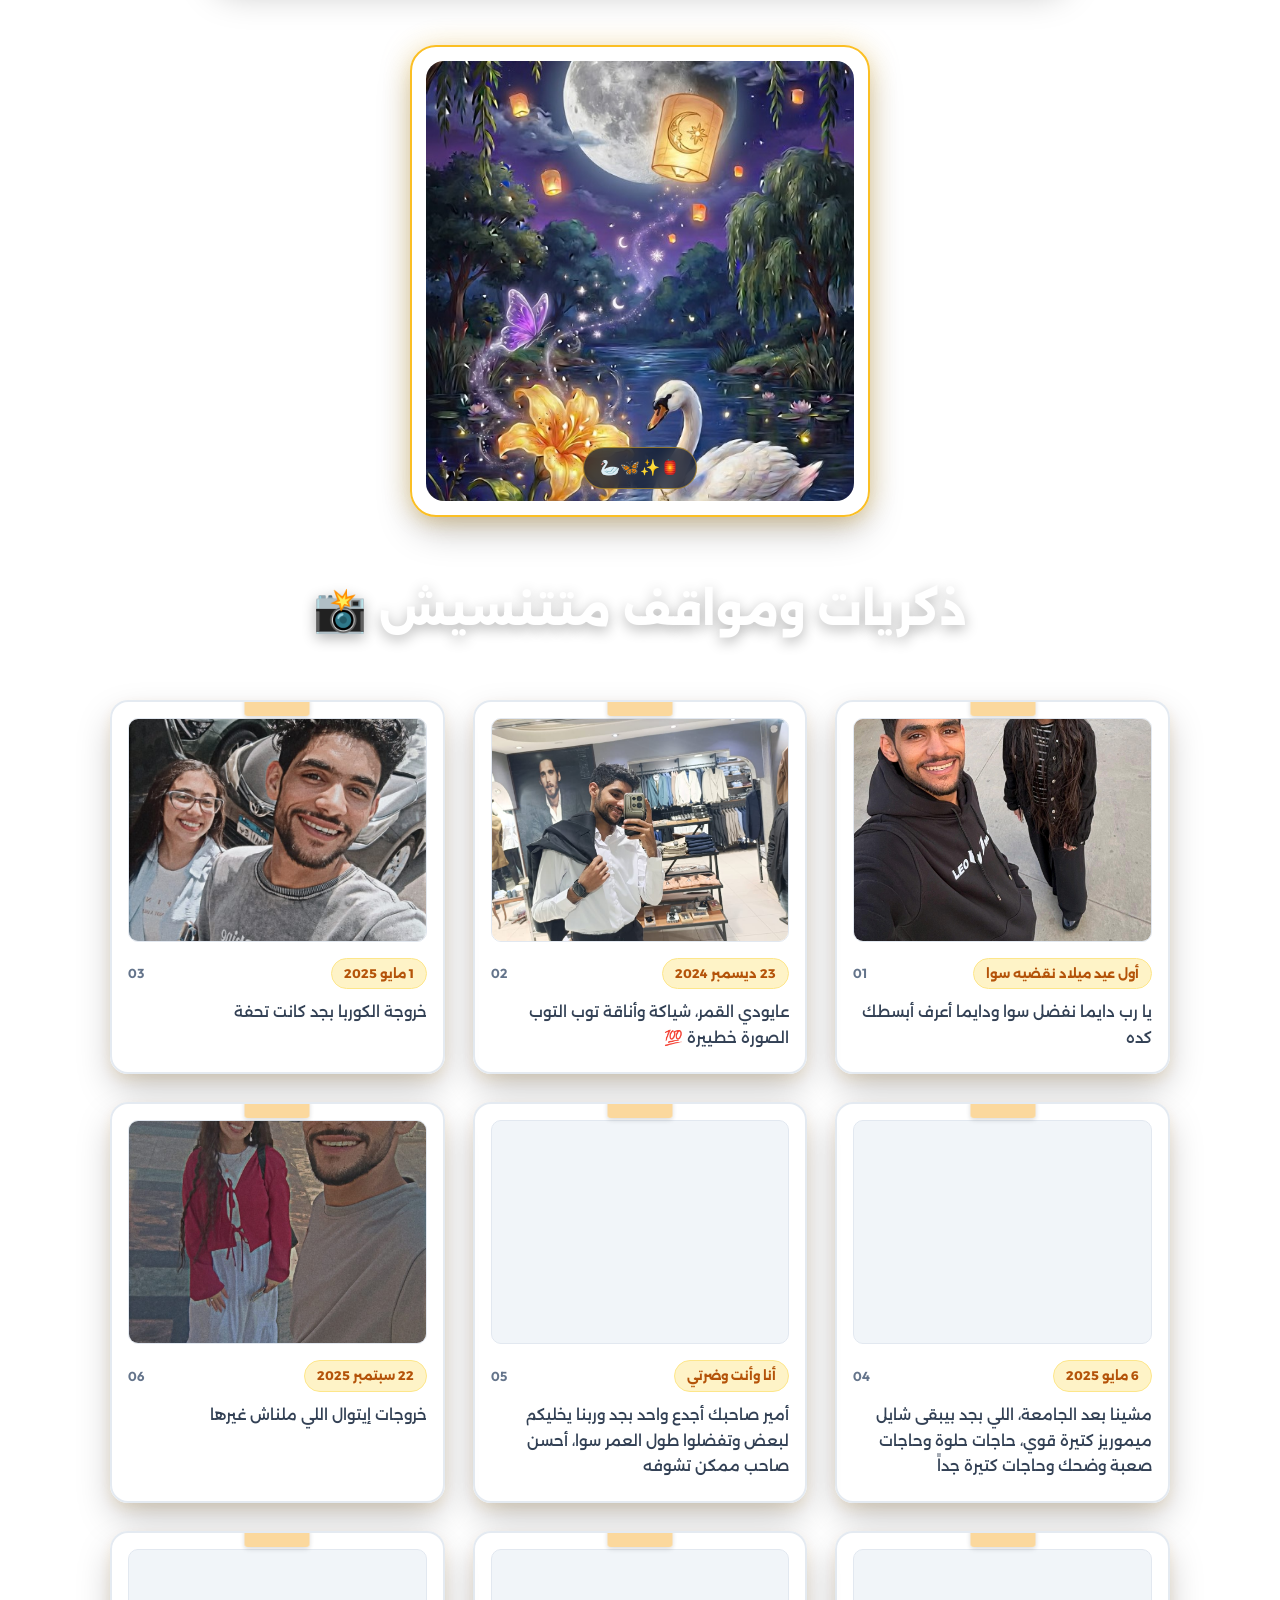
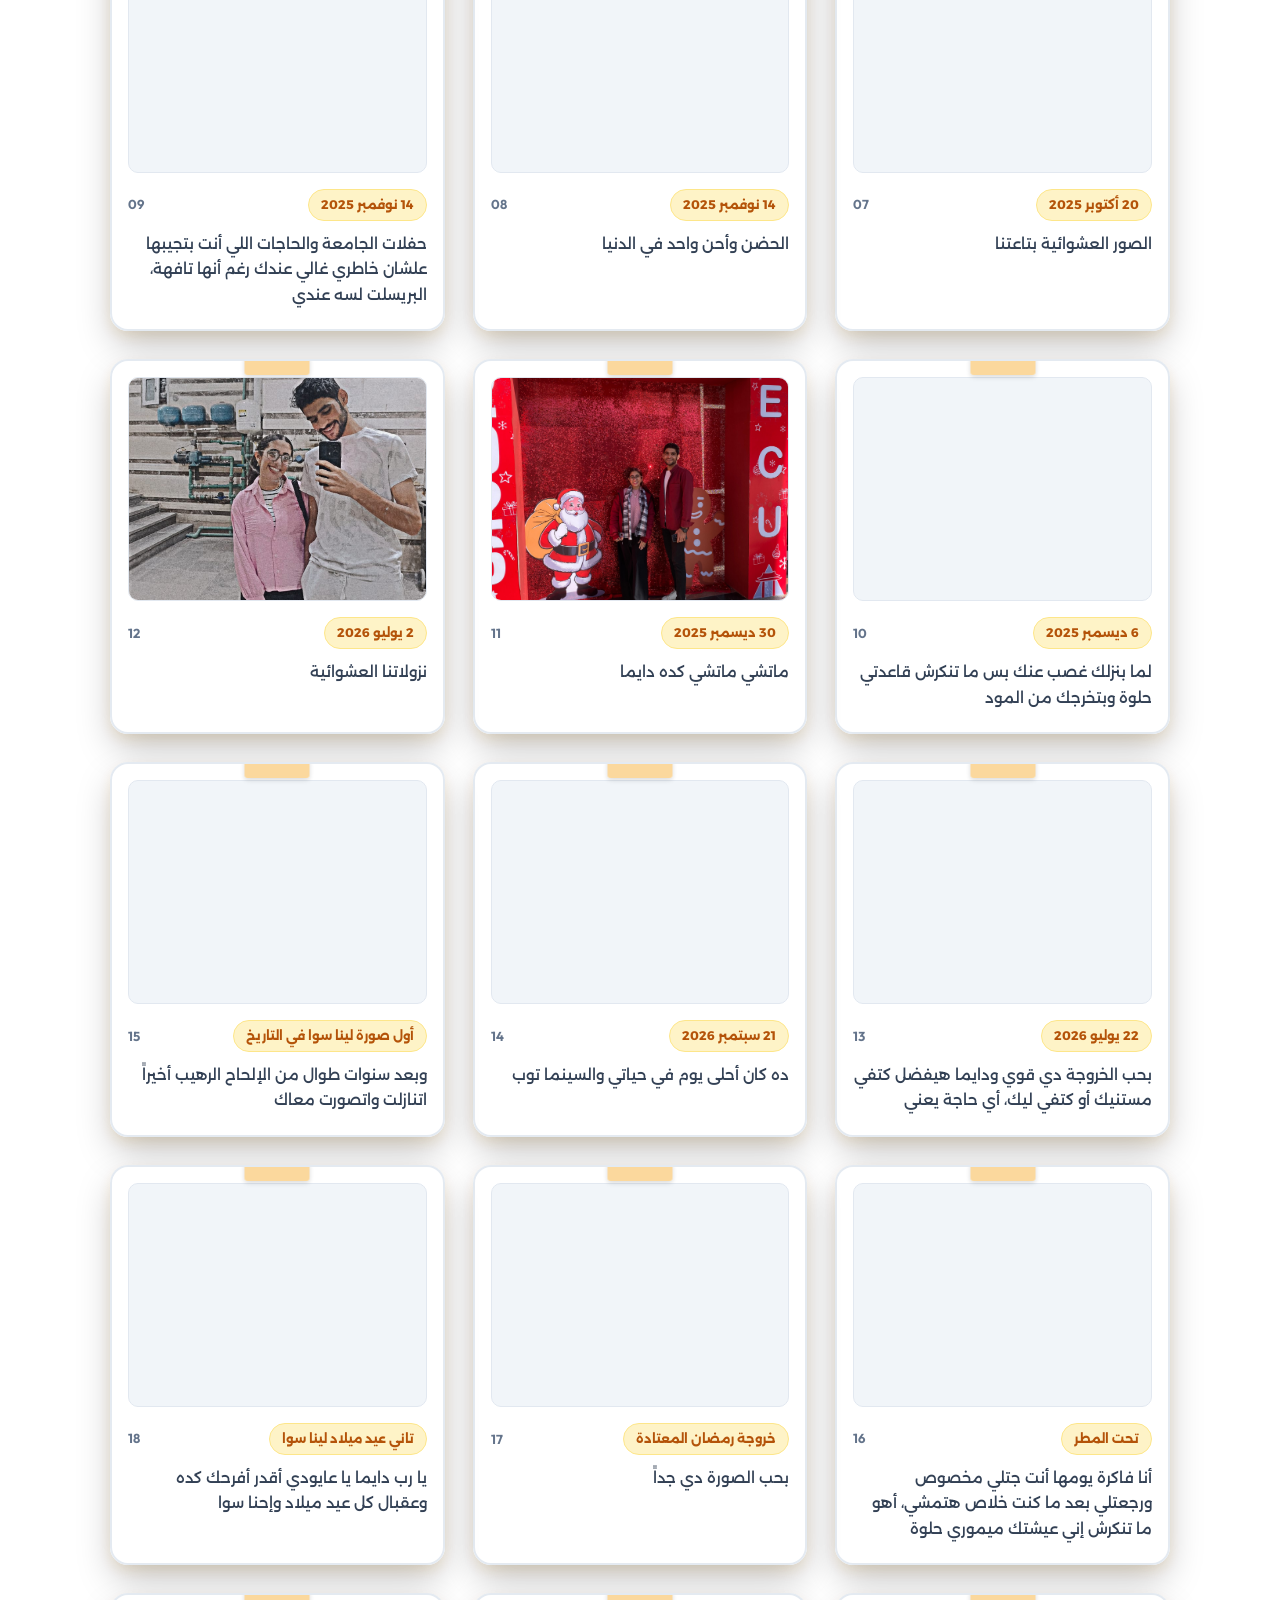
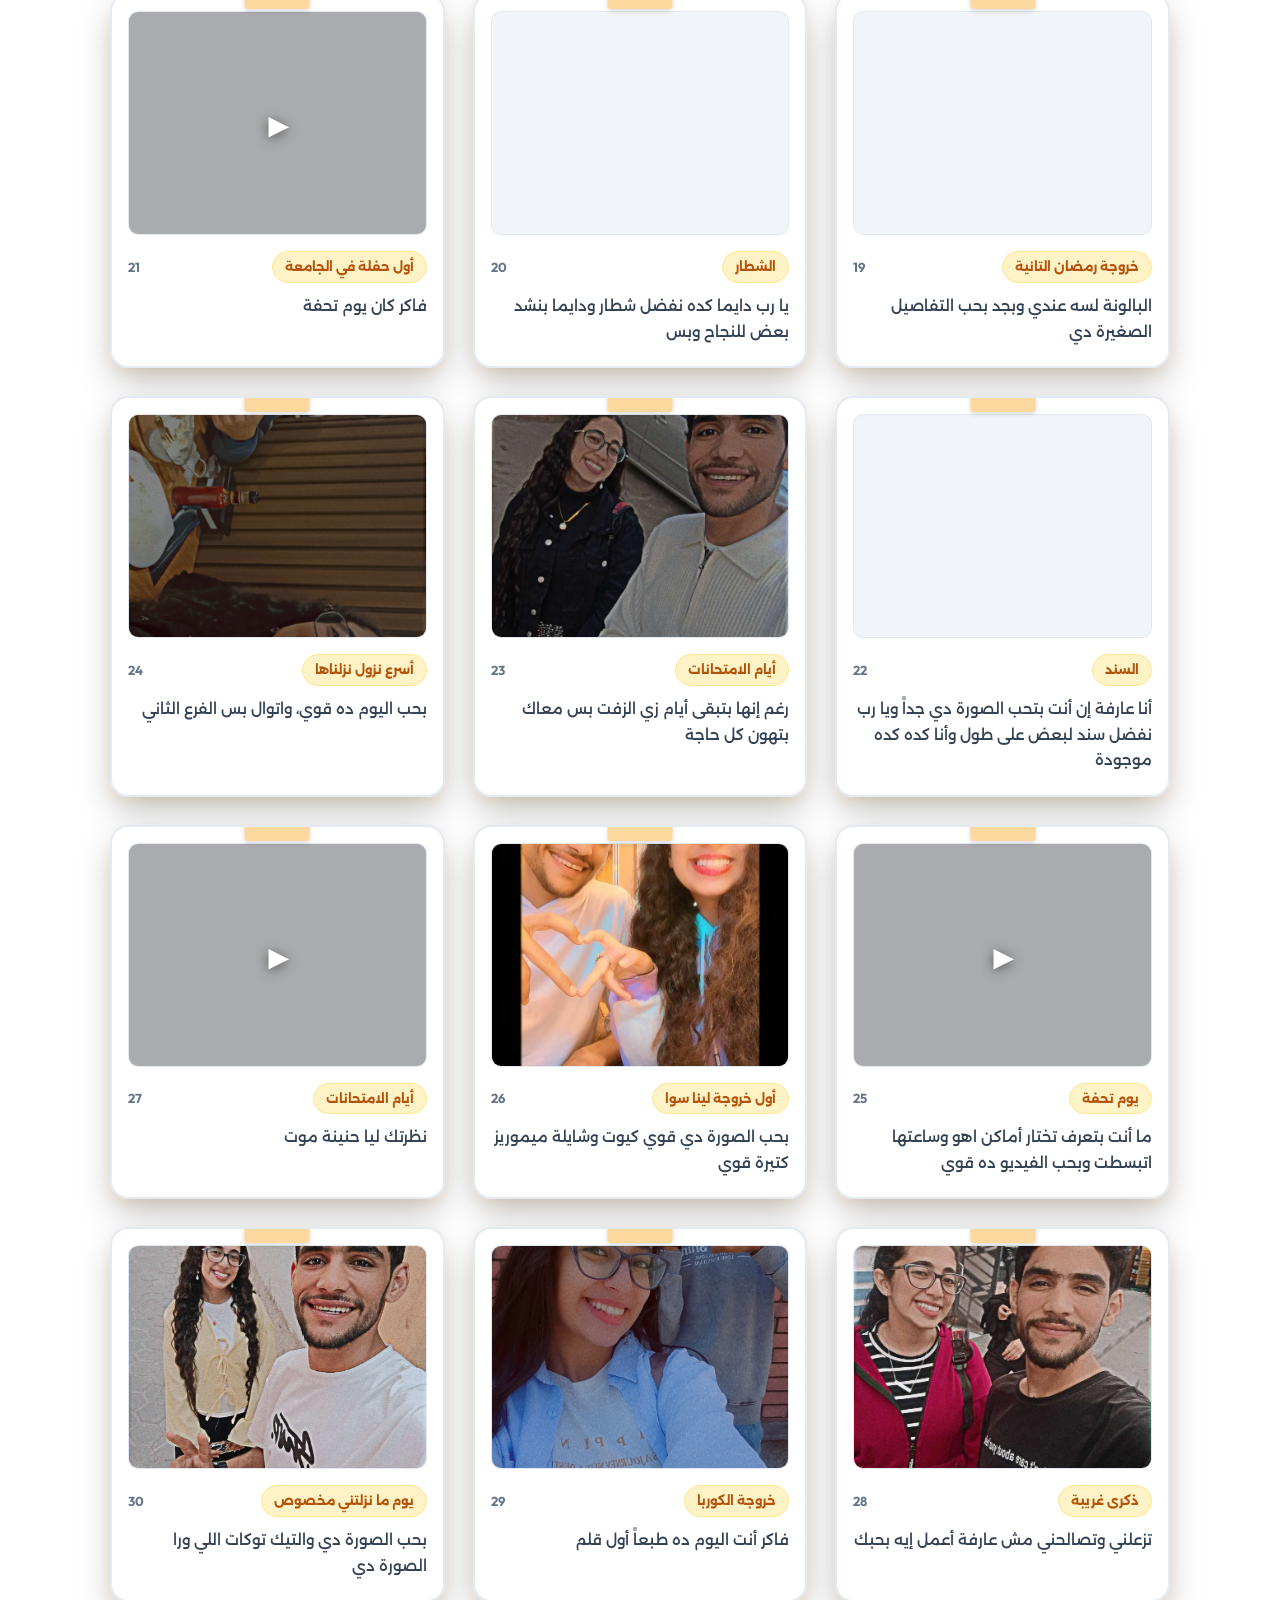
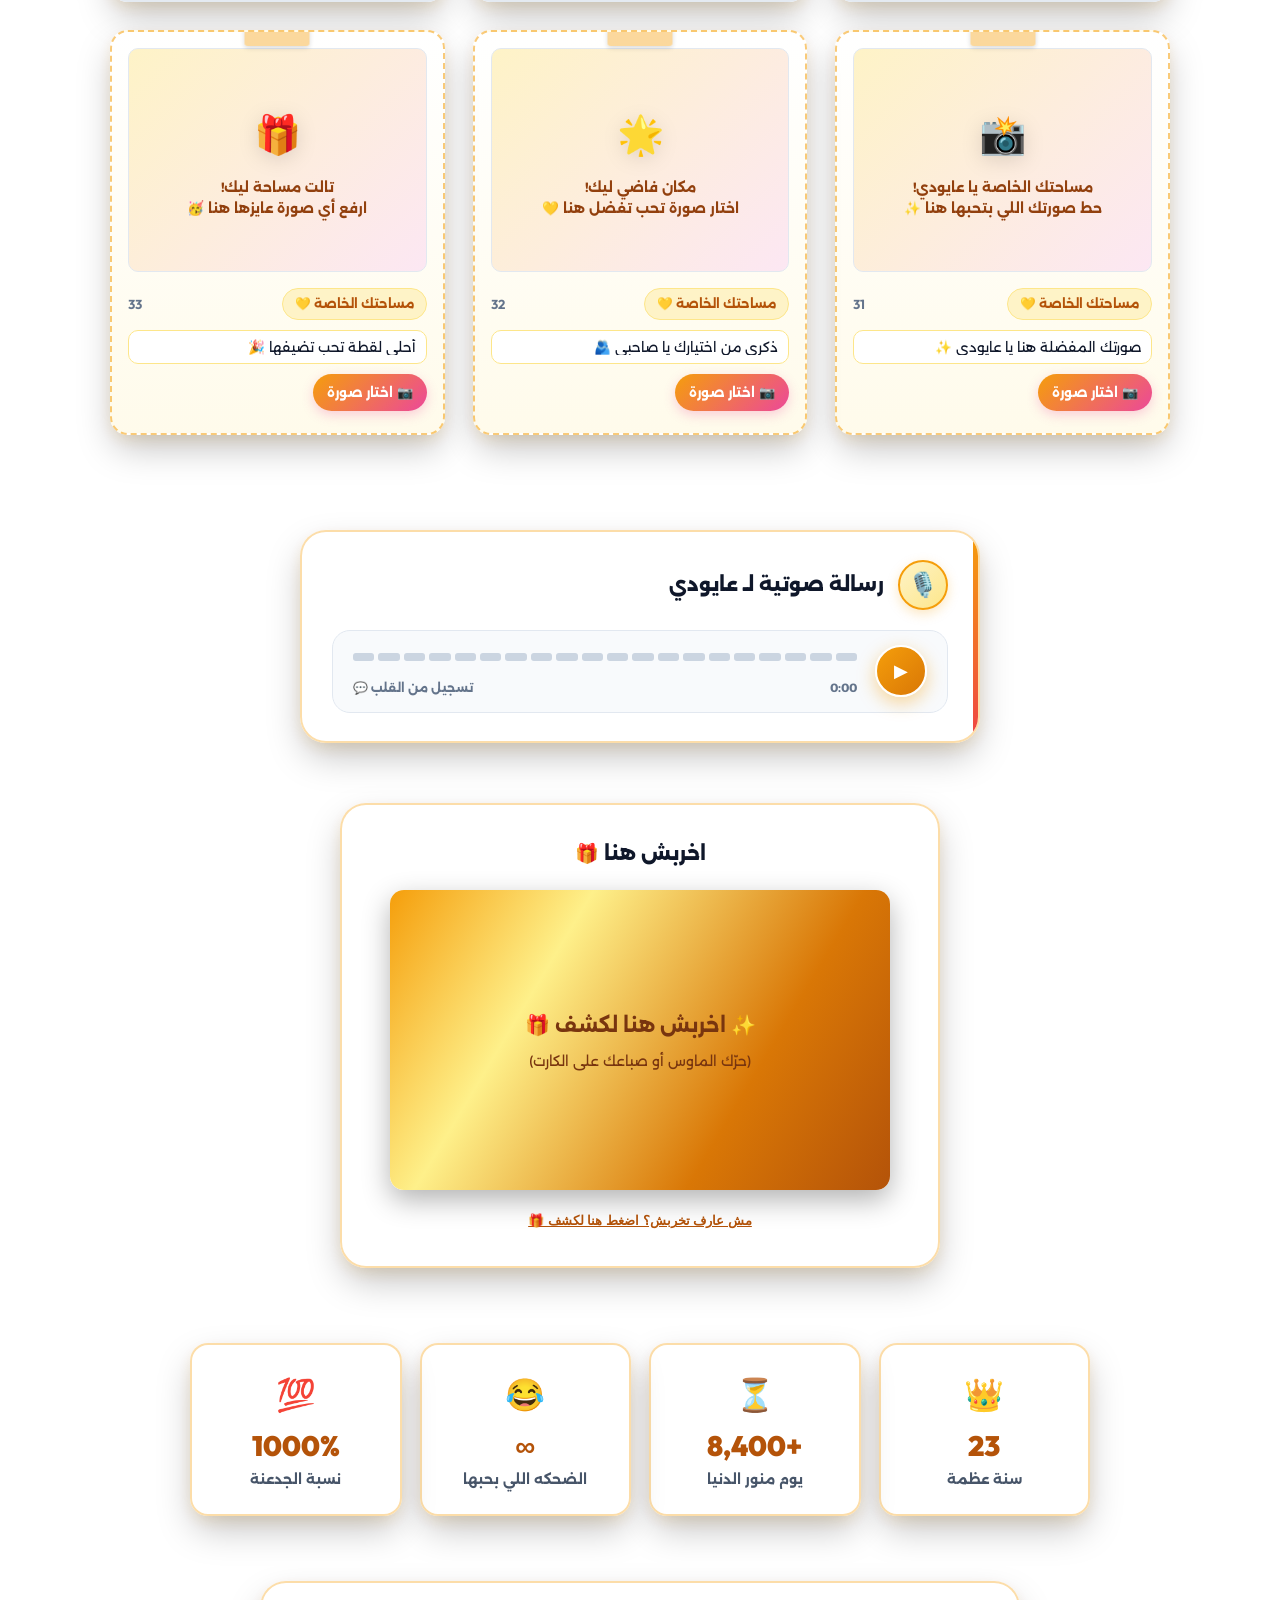
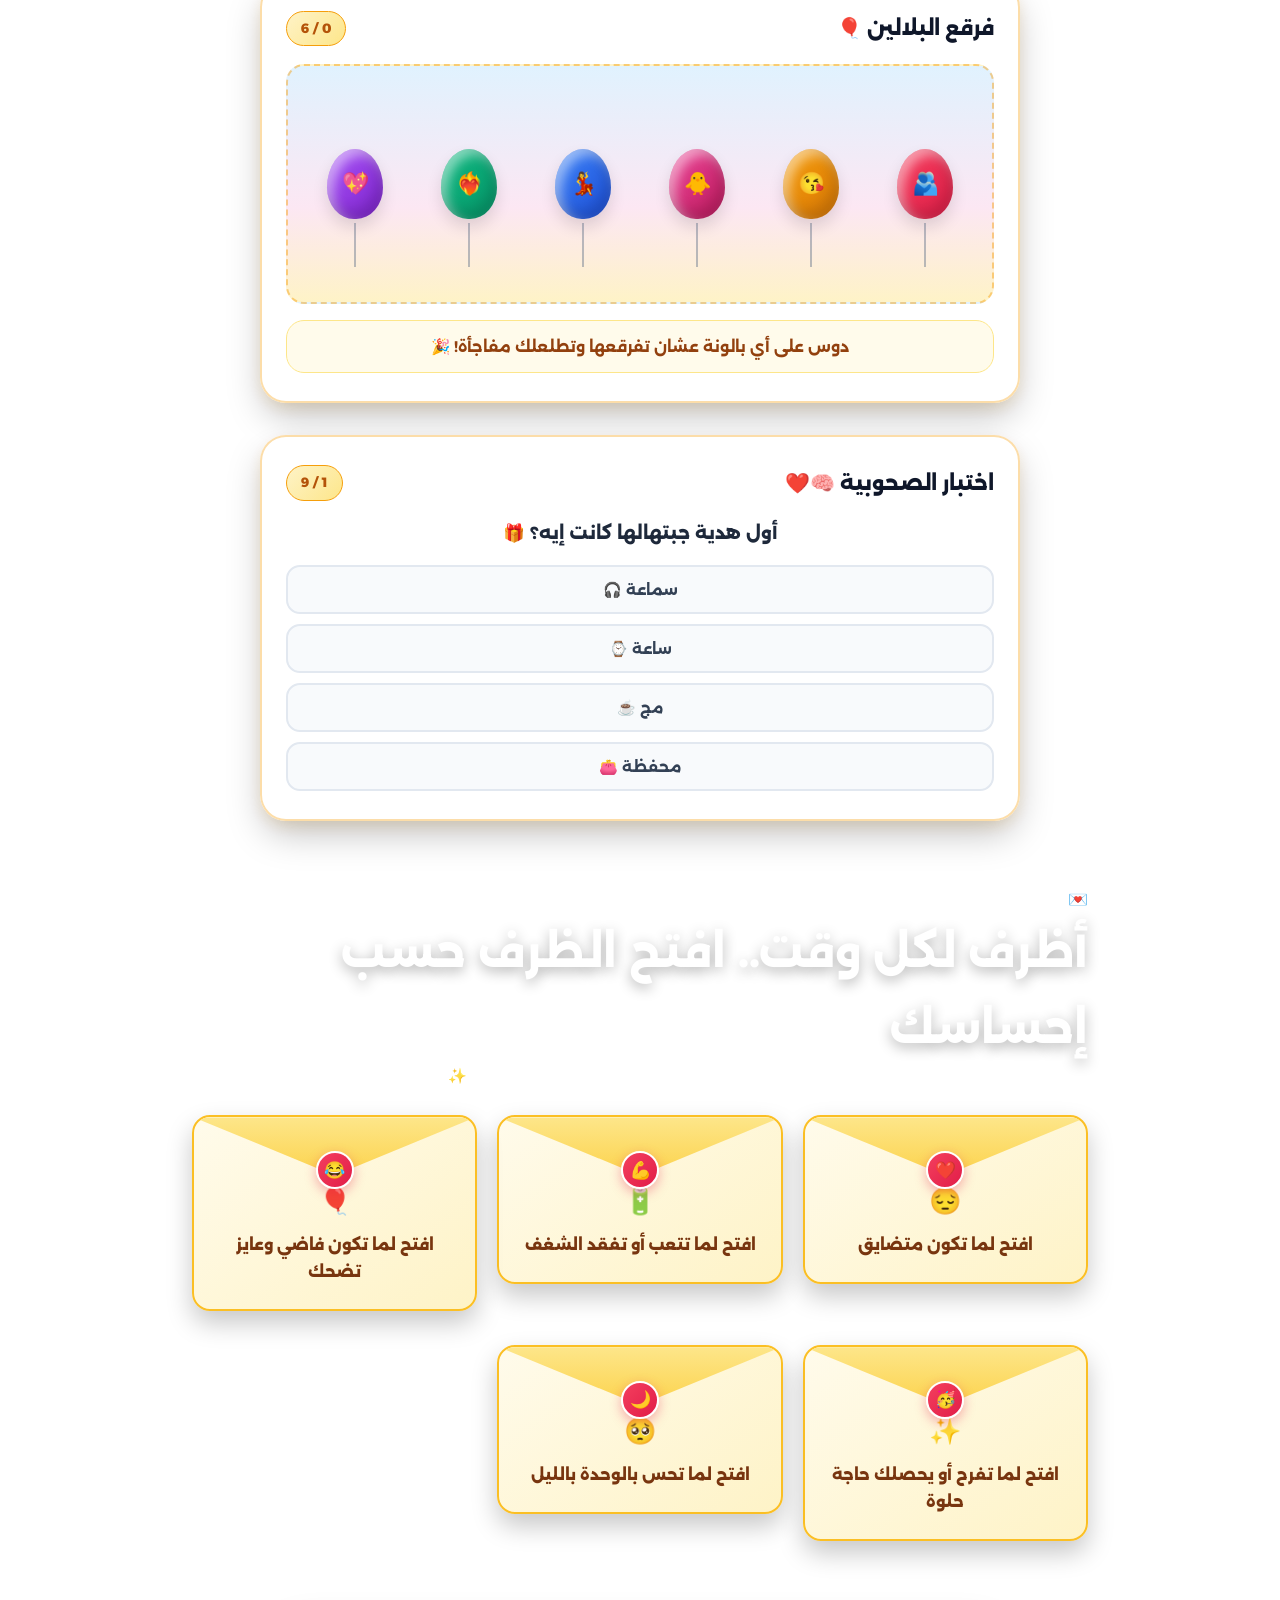
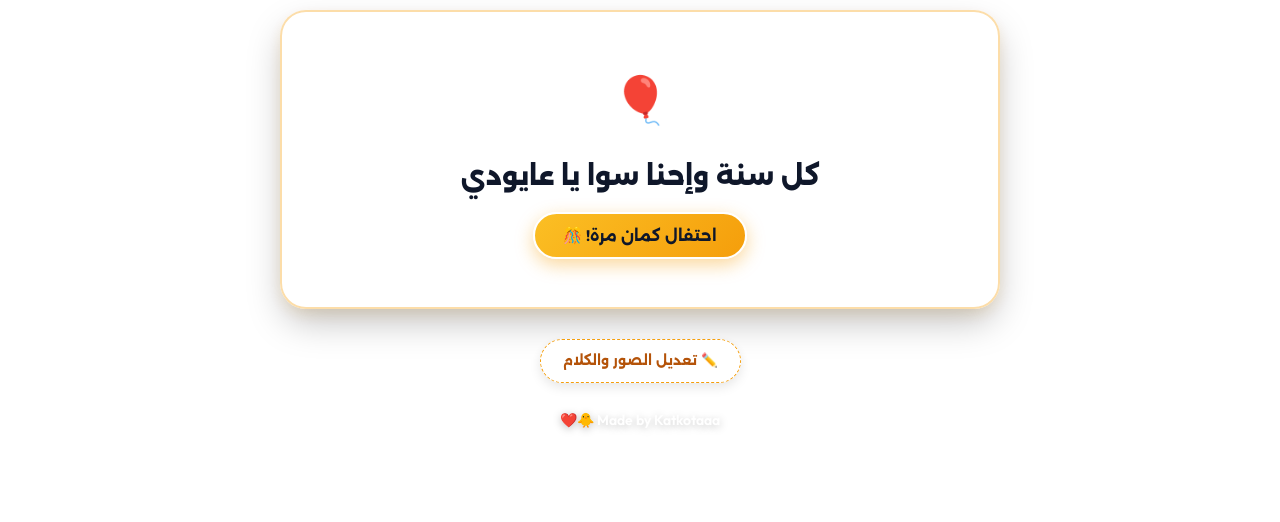
==== commit 7fc10151: "Formal plain password gate UI" ====
--- a/index.html
+++ b/index.html
@@ -16,19 +16,15 @@
 <body>
 
   <!-- Password Lock Overlay -->
-  <div class="welcome-overlay password-gate-overlay" id="passwordGateOverlay">
-    <div class="welcome-box password-gate-box">
-      <div class="welcome-emoji">🔒🎁</div>
-      <h2 class="welcome-title">الهدية دي لـ عايودي بس!</h2>
-      <p class="welcome-sub">اكتب كلمة السر عشان تفتح الحفلة ✨</p>
+  <div class="password-gate-overlay" id="passwordGateOverlay" dir="ltr">
+    <div class="password-gate-box">
+      <h2 class="password-gate-title">Enter the password</h2>
       <div class="password-input-wrap">
-        <input type="password" id="sitePasswordInput" class="password-gate-input" inputmode="numeric" placeholder="اكتب الباسورد هنا..." autocomplete="off">
-        <button type="button" class="password-toggle-btn" id="passwordToggleBtn" aria-label="إظهار أو إخفاء كلمة السر">👁️</button>
+        <input type="password" id="sitePasswordInput" class="password-gate-input" inputmode="numeric" placeholder="Password" autocomplete="off">
+        <button type="button" class="password-toggle-btn" id="passwordToggleBtn" aria-label="Show or hide password">Show</button>
       </div>
       <p class="password-gate-error" id="passwordGateError"></p>
-      <button type="button" class="welcome-start-btn" id="passwordUnlockBtn">
-        <span>افتح الهدية 🔓</span>
-      </button>
+      <button type="button" class="password-unlock-btn" id="passwordUnlockBtn">Continue</button>
     </div>
   </div>
 
--- a/style.css
+++ b/style.css
@@ -2761,57 +2761,108 @@
 }
 
 /* ============================================================
-   Password Gate Overlay
+   Password Gate Overlay (Formal / Neutral)
    ============================================================ */
 .password-gate-overlay {
+  position: fixed;
+  inset: 0;
+  background: #f1f5f9;
+  display: flex;
+  align-items: center;
+  justify-content: center;
   z-index: 10000;
+  padding: 20px;
+}
+
+.password-gate-overlay.hidden {
+  animation: overlayFadeOut 0.45s ease forwards;
+  pointer-events: none;
+}
+
+.password-gate-box {
+  background: #ffffff;
+  border: 1px solid #e2e8f0;
+  border-radius: 14px;
+  box-shadow: 0 10px 30px rgba(15, 23, 42, 0.08);
+  padding: 36px 30px;
+  max-width: 360px;
+  width: 100%;
+  text-align: center;
+  font-family: system-ui, -apple-system, "Segoe UI", Roboto, sans-serif;
+}
+
+.password-gate-title {
+  font-size: 1.25rem;
+  font-weight: 600;
+  color: #0f172a;
+  margin-bottom: 20px;
+  font-family: system-ui, -apple-system, "Segoe UI", Roboto, sans-serif;
 }
 
 .password-input-wrap {
   position: relative;
   display: flex;
   align-items: center;
-  margin-bottom: 12px;
+  margin-bottom: 10px;
 }
 
 .password-gate-input {
   width: 100%;
-  padding: 14px 46px 14px 16px;
-  border-radius: 16px;
-  border: 2px solid rgba(255, 255, 255, 0.45);
-  background: rgba(255, 255, 255, 0.92);
-  color: #1e293b;
-  font-size: 1.05rem;
-  font-weight: 700;
-  font-family: var(--font-ar);
-  text-align: center;
+  padding: 12px 58px 12px 14px;
+  border-radius: 8px;
+  border: 1px solid #cbd5e1;
+  background: #ffffff;
+  color: #0f172a;
+  font-size: 1rem;
+  font-weight: 500;
+  font-family: system-ui, -apple-system, "Segoe UI", Roboto, sans-serif;
+  text-align: left;
   outline: none;
   transition: border-color 0.2s ease, box-shadow 0.2s ease;
 }
 
 .password-gate-input:focus {
-  border-color: #fbbf24;
-  box-shadow: 0 0 0 4px rgba(251, 191, 36, 0.35);
+  border-color: #334155;
+  box-shadow: 0 0 0 3px rgba(51, 65, 85, 0.12);
 }
 
 .password-toggle-btn {
   position: absolute;
-  left: 12px;
+  right: 10px;
   background: transparent;
   border: none;
-  font-size: 1.15rem;
+  color: #64748b;
+  font-size: 0.85rem;
+  font-weight: 600;
   cursor: pointer;
-  padding: 4px;
-  line-height: 1;
+  padding: 4px 6px;
 }
 
 .password-gate-error {
-  min-height: 22px;
-  margin-bottom: 14px;
-  font-size: 0.92rem;
-  font-weight: 700;
-  color: #fecdd3;
-  font-family: var(--font-ar);
+  min-height: 20px;
+  margin-bottom: 12px;
+  font-size: 0.88rem;
+  font-weight: 500;
+  color: #dc2626;
+  font-family: system-ui, -apple-system, "Segoe UI", Roboto, sans-serif;
+}
+
+.password-unlock-btn {
+  width: 100%;
+  padding: 12px 18px;
+  border-radius: 8px;
+  border: none;
+  background: #0f172a;
+  color: #ffffff;
+  font-size: 0.98rem;
+  font-weight: 600;
+  font-family: system-ui, -apple-system, "Segoe UI", Roboto, sans-serif;
+  cursor: pointer;
+  transition: background 0.2s ease;
+}
+
+.password-unlock-btn:hover {
+  background: #1e293b;
 }
 
 .password-gate-box.shake {
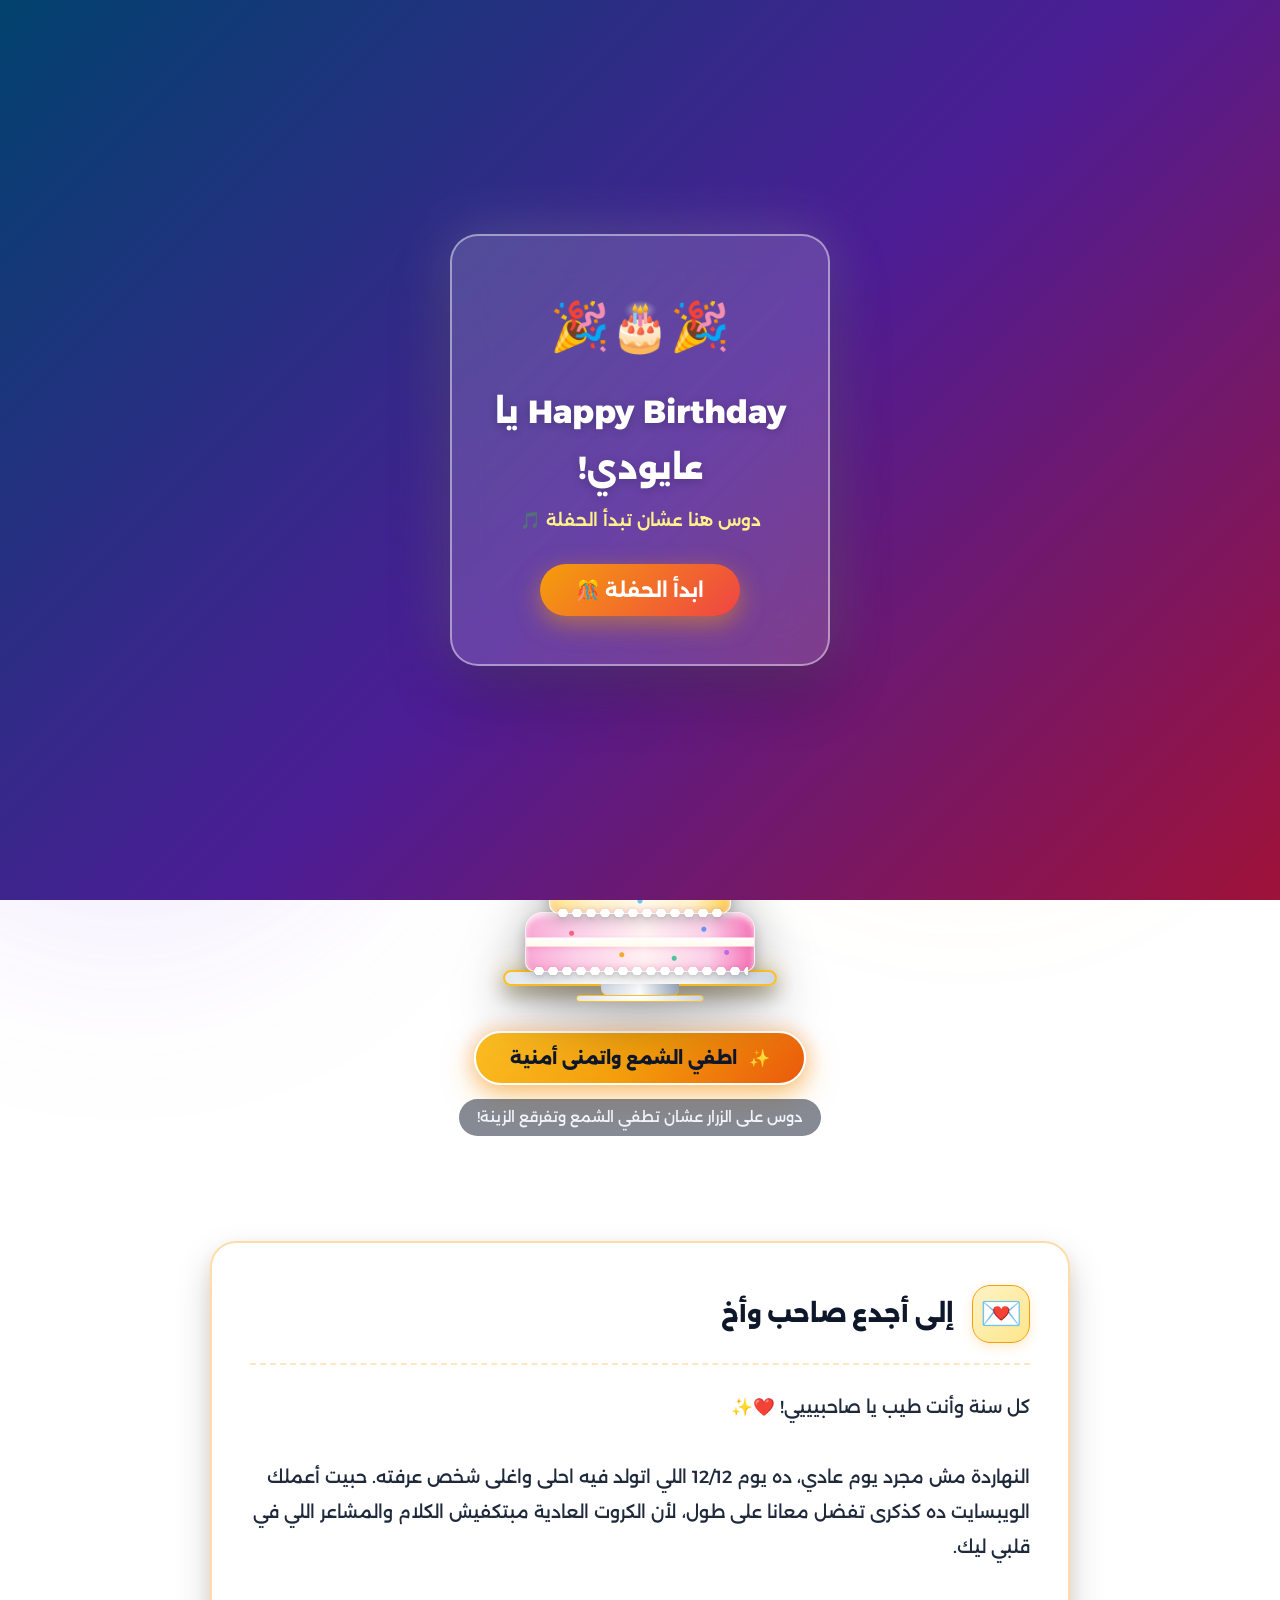
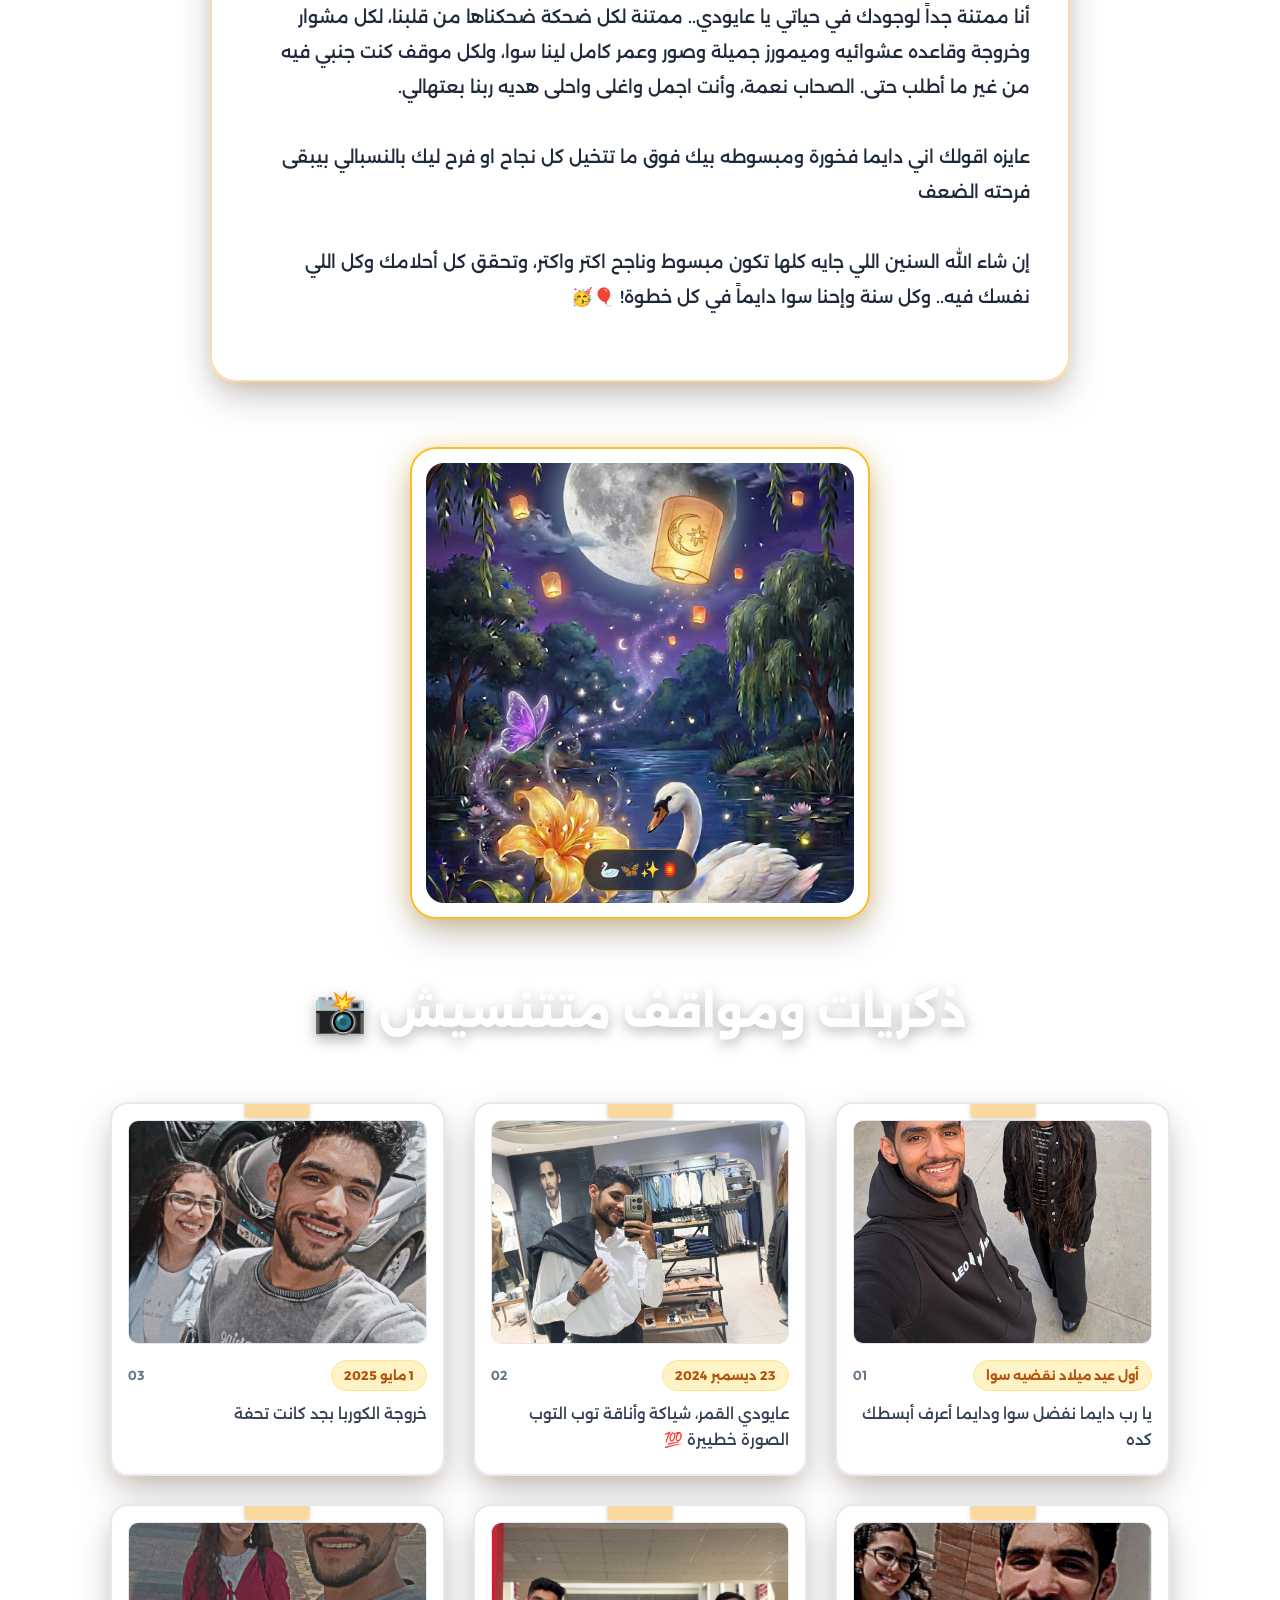
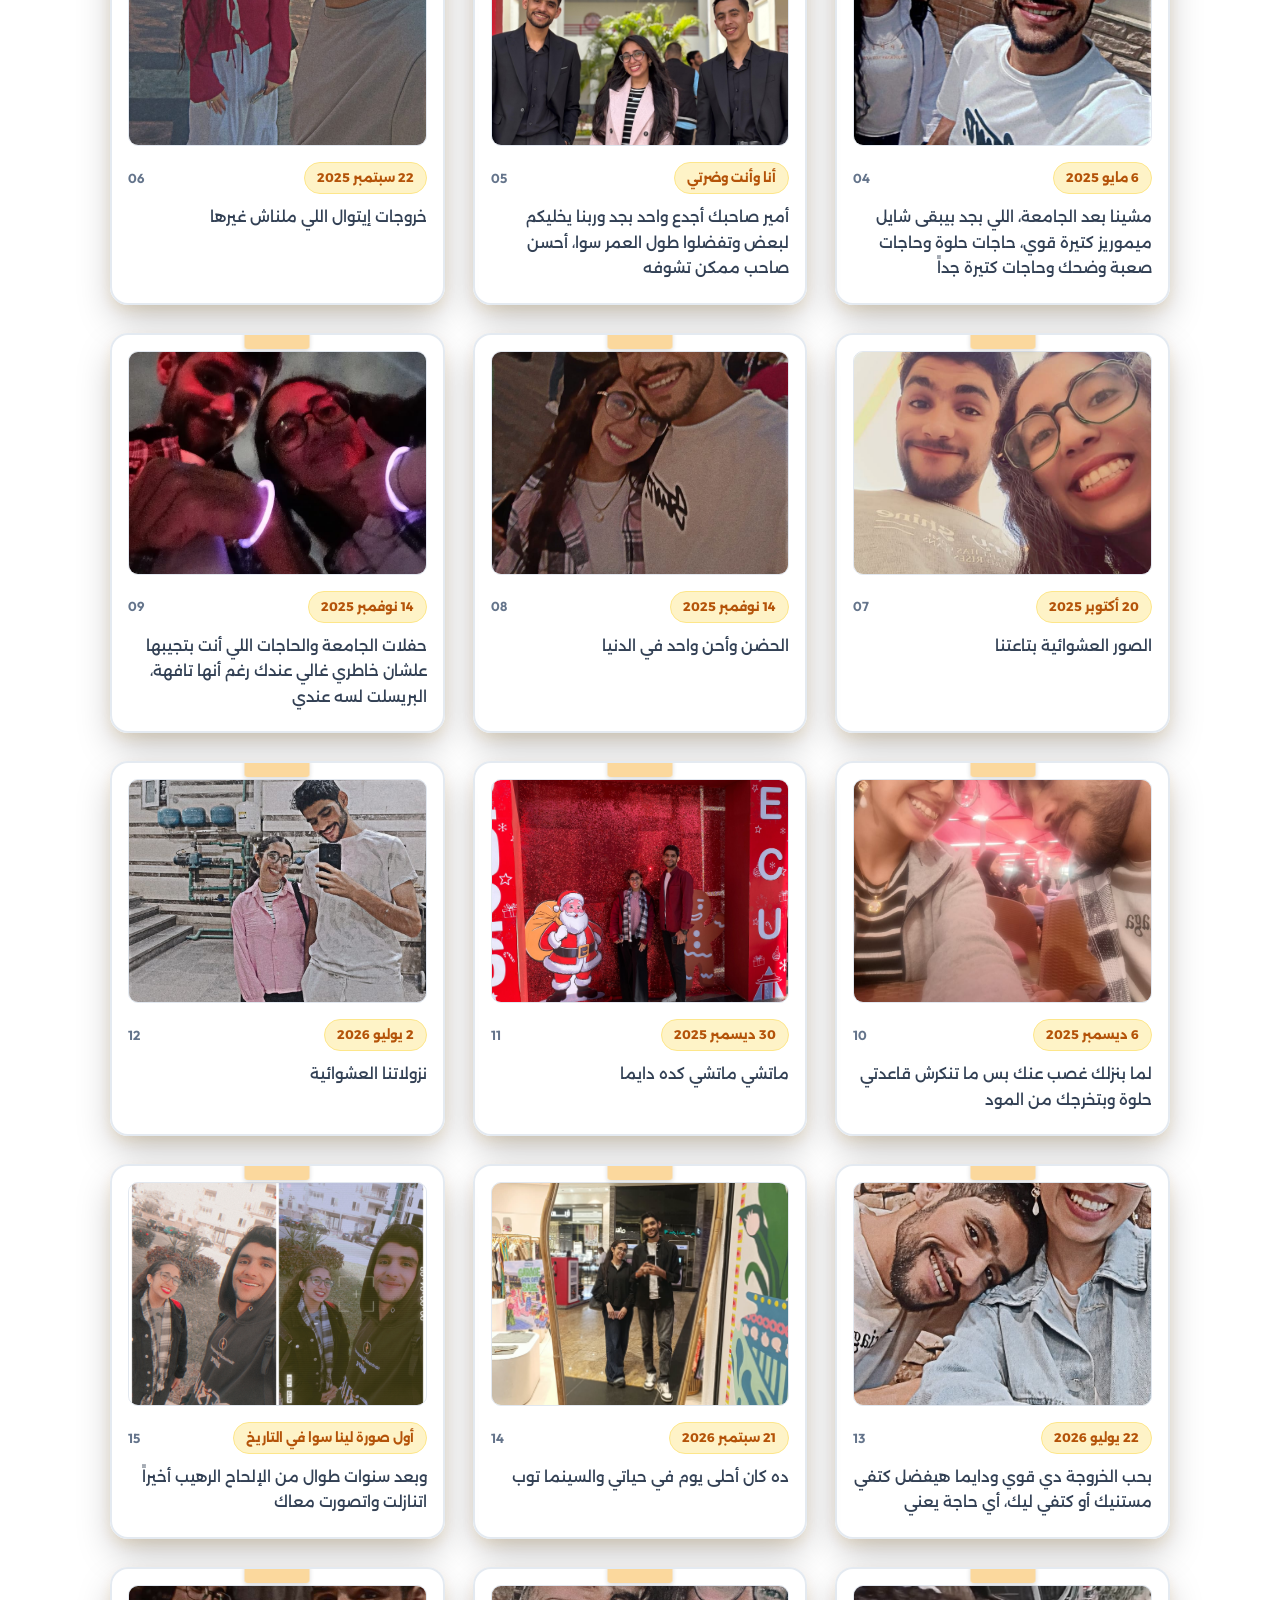
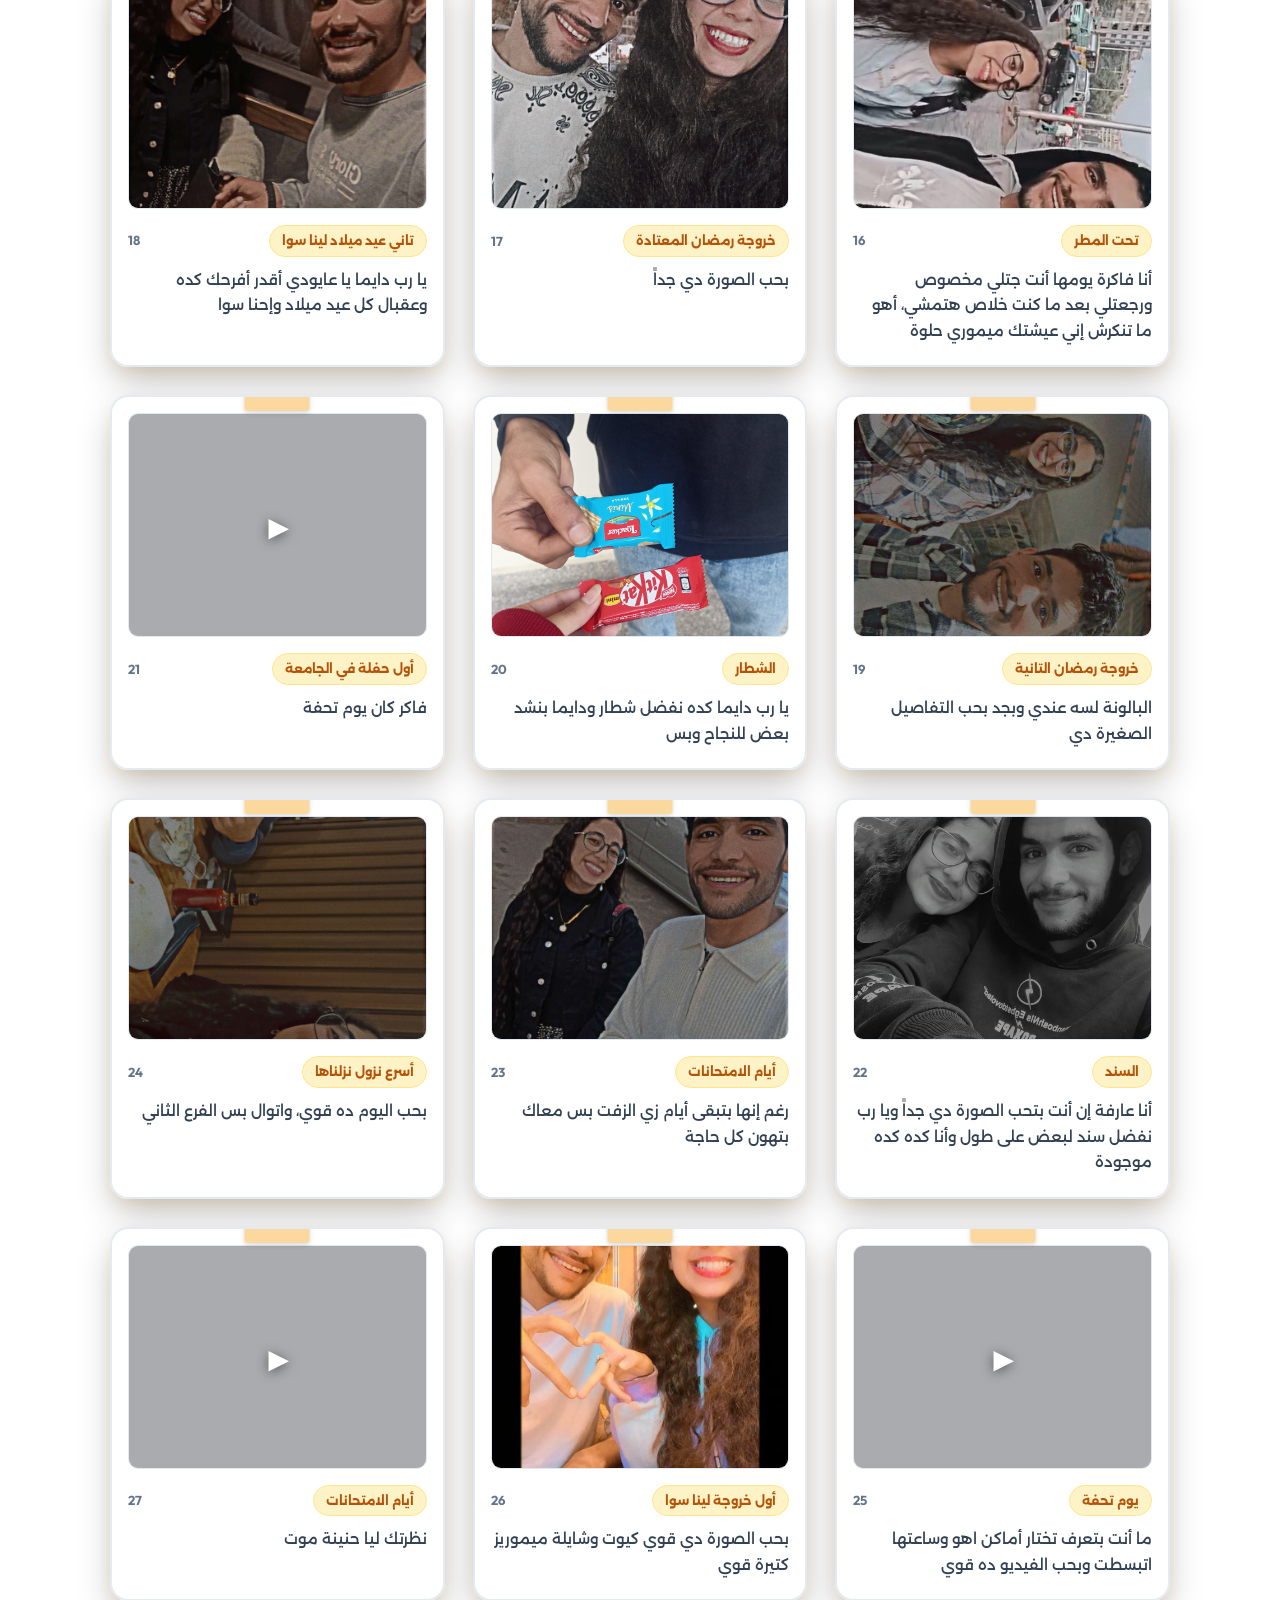
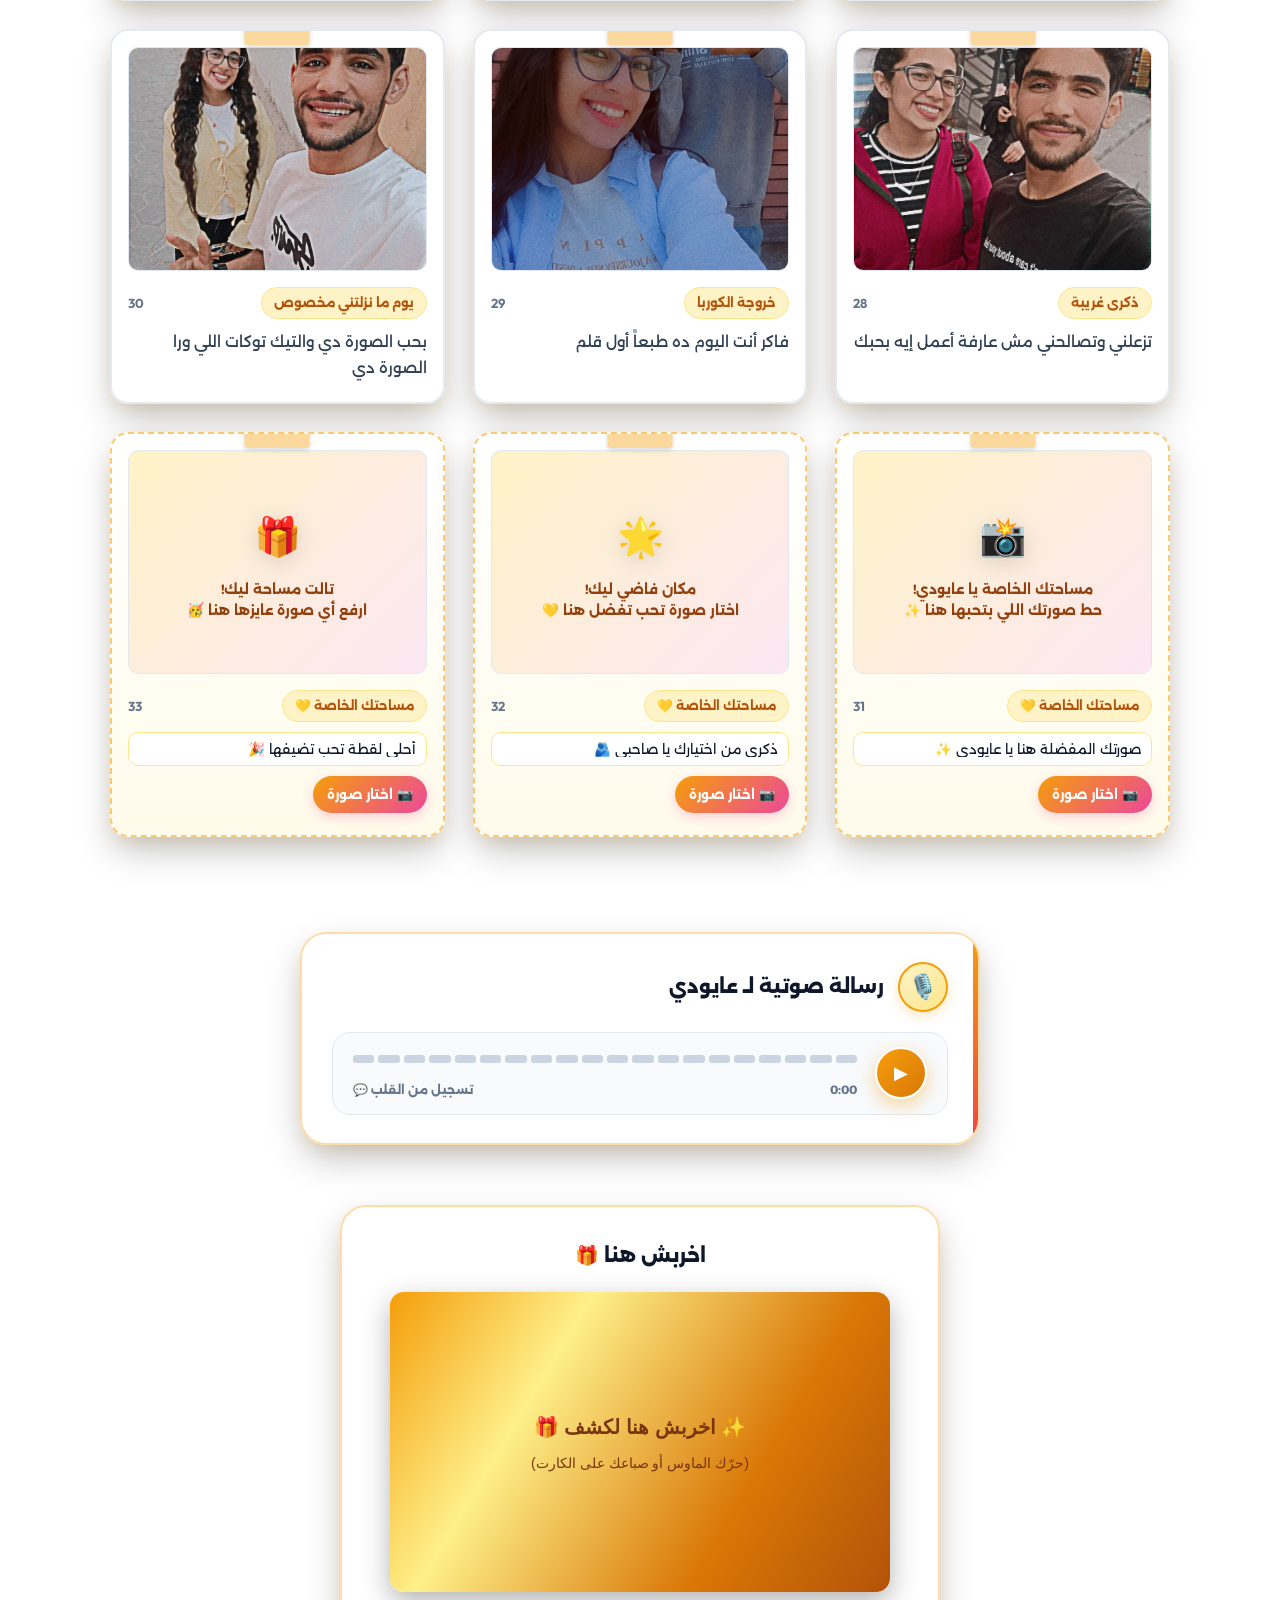
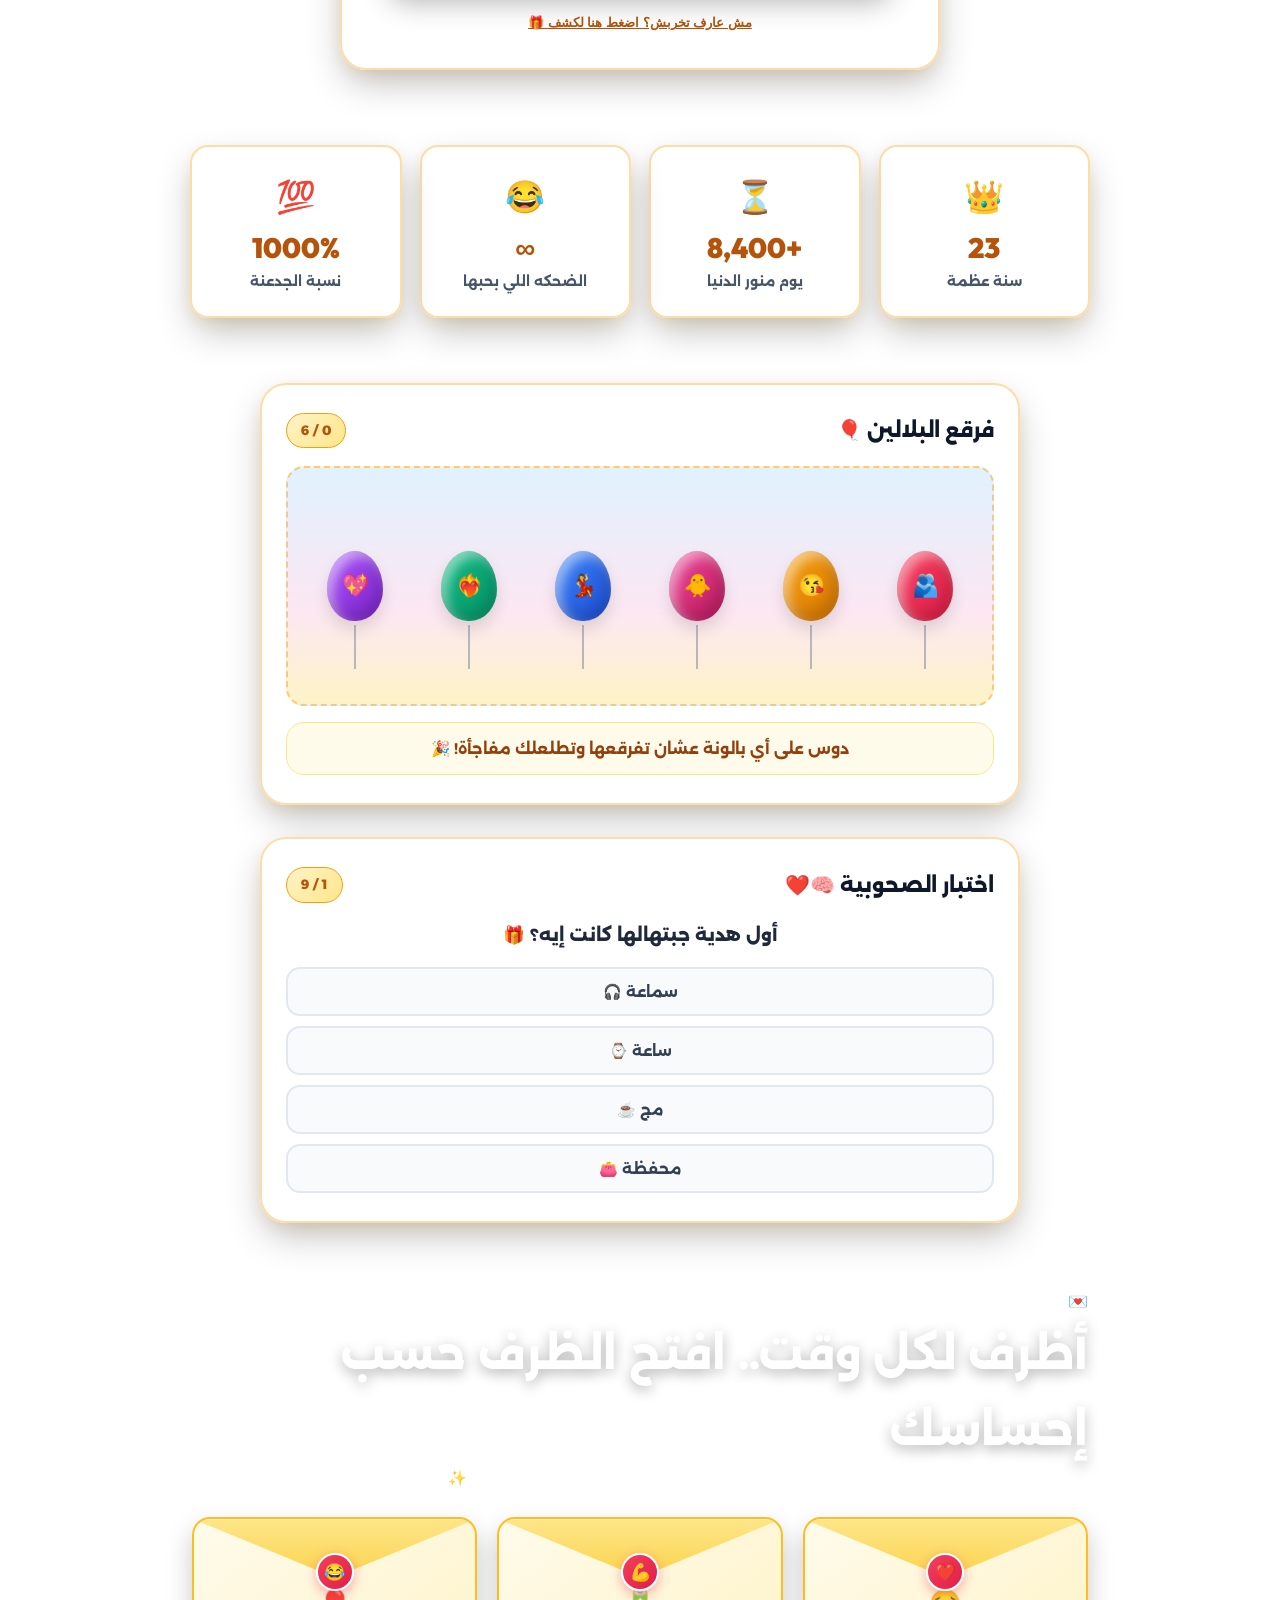
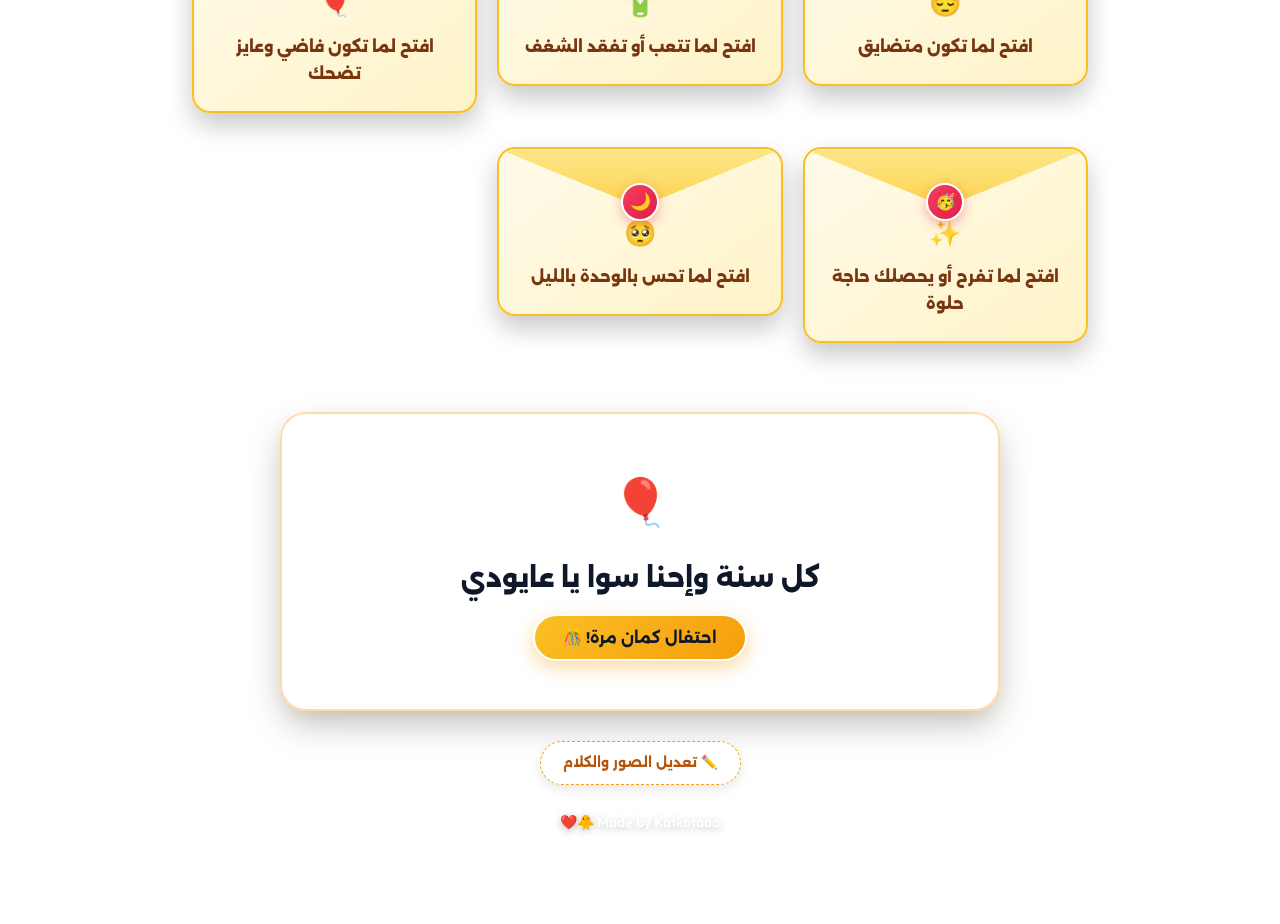
==== commit f1c96065: "Add password protection" ====
--- a/index.html
+++ b/index.html
@@ -1,6 +1,18 @@
 <!DOCTYPE html>
 <html lang="ar" dir="rtl">
 <head>
+  <script>
+    (function(){
+      if(sessionStorage.getItem('unlocked')==='1') return;
+      var entered = prompt('enter the password');
+      if(entered !== '9111212'){
+        document.write('<h2 style="font-family:sans-serif;text-align:center;margin-top:40vh">Wrong password</h2>');
+        document.close();
+        throw new Error('wrong');
+      }
+      sessionStorage.setItem('unlocked','1');
+    })();
+  </script>
   <meta charset="UTF-8">
   <meta name="viewport" content="width=device-width, initial-scale=1.0">
   <title>Happy Birthday يا عايودي! 🎉</title>
@@ -14,19 +26,6 @@
   <link rel="stylesheet" href="style.css">
 </head>
 <body>
-
-  <!-- Password Lock Overlay -->
-  <div class="password-gate-overlay" id="passwordGateOverlay" dir="ltr">
-    <div class="password-gate-box">
-      <h2 class="password-gate-title">Enter the password</h2>
-      <div class="password-input-wrap">
-        <input type="password" id="sitePasswordInput" class="password-gate-input" inputmode="numeric" placeholder="Password" autocomplete="off">
-        <button type="button" class="password-toggle-btn" id="passwordToggleBtn" aria-label="Show or hide password">Show</button>
-      </div>
-      <p class="password-gate-error" id="passwordGateError"></p>
-      <button type="button" class="password-unlock-btn" id="passwordUnlockBtn">Continue</button>
-    </div>
-  </div>
 
   <!-- Welcome / Music Autoplay Overlay -->
   <div class="welcome-overlay" id="welcomeOverlay">
@@ -71,7 +70,7 @@
       </div>
       <div class="music-mute-icon" id="musicMuteIcon" title="كتم / تشغيل">🔊</div>
     </button>
-    <audio id="bgAudio" preload="metadata" loop src="assets/music/music.mp3"></audio>
+    <audio id="bgAudio" preload="auto" loop src="assets/music/music.mp3"></audio>
   </div>
 
   <!-- Ambient Glows -->
@@ -225,7 +224,7 @@
       <div class="album-grid" id="albumGrid">
         <div class="album-card" tabindex="0" role="button" aria-label="ذكرى 01" data-src="assets/images/memories/16d2385834be6b9070cedf0324b7cf71.jpg" data-date="ذكرى جميلة" data-caption="لحظة ما نقدر ننساها أبداً 💛">
           <div class="card-image-wrap">
-            <img src="assets/images/memories/16d2385834be6b9070cedf0324b7cf71.jpg" alt="ذكرى 01" class="card-image" loading="lazy" decoding="async">
+            <img src="assets/images/memories/16d2385834be6b9070cedf0324b7cf71.jpg" alt="ذكرى 01" class="card-image" loading="lazy">
           </div>
           <div class="card-body">
             <div class="card-meta">
@@ -237,7 +236,7 @@
         </div>
         <div class="album-card" tabindex="0" role="button" aria-label="ذكرى 02" data-src="assets/images/memories/IMG-20241223-WA0029.jpg" data-date="23 ديسمبر 2024" data-caption="الضحكة دي مش هتتعوض 😂❤️">
           <div class="card-image-wrap">
-            <img src="assets/images/memories/IMG-20241223-WA0029.jpg" alt="ذكرى 02" class="card-image" loading="lazy" decoding="async">
+            <img src="assets/images/memories/IMG-20241223-WA0029.jpg" alt="ذكرى 02" class="card-image" loading="lazy">
           </div>
           <div class="card-body">
             <div class="card-meta">
@@ -249,7 +248,7 @@
         </div>
         <div class="album-card" tabindex="0" role="button" aria-label="ذكرى 03" data-src="assets/images/memories/IMG-20250501-WA0034.jpg" data-date="1 مايو 2025" data-caption="يوم من أحلى الأيام 🌟">
           <div class="card-image-wrap">
-            <img src="assets/images/memories/IMG-20250501-WA0034.jpg" alt="ذكرى 03" class="card-image" loading="lazy" decoding="async">
+            <img src="assets/images/memories/IMG-20250501-WA0034.jpg" alt="ذكرى 03" class="card-image" loading="lazy">
           </div>
           <div class="card-body">
             <div class="card-meta">
@@ -261,7 +260,7 @@
         </div>
         <div class="album-card" tabindex="0" role="button" aria-label="ذكرى 04" data-src="assets/images/memories/IMG-20250506-WA0175.jpg" data-date="6 مايو 2025" data-caption="سوا دايماً وفي كل حاجة 🫂">
           <div class="card-image-wrap">
-            <img src="assets/images/memories/IMG-20250506-WA0175.jpg" alt="ذكرى 04" class="card-image" loading="lazy" decoding="async">
+            <img src="assets/images/memories/IMG-20250506-WA0175.jpg" alt="ذكرى 04" class="card-image" loading="lazy">
           </div>
           <div class="card-body">
             <div class="card-meta">
@@ -273,7 +272,7 @@
         </div>
         <div class="album-card" tabindex="0" role="button" aria-label="ذكرى 05" data-src="assets/images/memories/IMG-20250513-WA0010.jpg" data-date="13 مايو 2025" data-caption="أجمل ذكريات عمرنا ✨">
           <div class="card-image-wrap">
-            <img src="assets/images/memories/IMG-20250513-WA0010.jpg" alt="ذكرى 05" class="card-image" loading="lazy" decoding="async">
+            <img src="assets/images/memories/IMG-20250513-WA0010.jpg" alt="ذكرى 05" class="card-image" loading="lazy">
           </div>
           <div class="card-body">
             <div class="card-meta">
@@ -285,7 +284,7 @@
         </div>
         <div class="album-card" tabindex="0" role="button" aria-label="ذكرى 06" data-src="assets/images/memories/IMG-20250922-WA0279.jpg" data-date="22 سبتمبر 2025" data-caption="لما نبص للصورة دي بنفتكر كل حاجة حلوة 🐥">
           <div class="card-image-wrap">
-            <img src="assets/images/memories/IMG-20250922-WA0279.jpg" alt="ذكرى 06" class="card-image" loading="lazy" decoding="async">
+            <img src="assets/images/memories/IMG-20250922-WA0279.jpg" alt="ذكرى 06" class="card-image" loading="lazy">
           </div>
           <div class="card-body">
             <div class="card-meta">
@@ -297,7 +296,7 @@
         </div>
         <div class="album-card" tabindex="0" role="button" aria-label="ذكرى 07" data-src="assets/images/memories/IMG-20251020-WA0095.jpg" data-date="20 أكتوبر 2025" data-caption="ربنا يديم الصحبة الحلوة دي ❤️">
           <div class="card-image-wrap">
-            <img src="assets/images/memories/IMG-20251020-WA0095.jpg" alt="ذكرى 07" class="card-image" loading="lazy" decoding="async">
+            <img src="assets/images/memories/IMG-20251020-WA0095.jpg" alt="ذكرى 07" class="card-image" loading="lazy">
           </div>
           <div class="card-body">
             <div class="card-meta">
@@ -309,7 +308,7 @@
         </div>
         <div class="album-card" tabindex="0" role="button" aria-label="ذكرى 08" data-src="assets/images/memories/IMG-20251114-WA0083.jpg" data-date="14 نوفمبر 2025" data-caption="يوم ما نقدر ننساه 💖">
           <div class="card-image-wrap">
-            <img src="assets/images/memories/IMG-20251114-WA0083.jpg" alt="ذكرى 08" class="card-image" loading="lazy" decoding="async">
+            <img src="assets/images/memories/IMG-20251114-WA0083.jpg" alt="ذكرى 08" class="card-image" loading="lazy">
           </div>
           <div class="card-body">
             <div class="card-meta">
@@ -321,7 +320,7 @@
         </div>
         <div class="album-card" tabindex="0" role="button" aria-label="ذكرى 09" data-src="assets/images/memories/IMG-20251114-WA0090.jpg" data-date="14 نوفمبر 2025" data-caption="لحظة من أحلى اللحظات 🎉">
           <div class="card-image-wrap">
-            <img src="assets/images/memories/IMG-20251114-WA0090.jpg" alt="ذكرى 09" class="card-image" loading="lazy" decoding="async">
+            <img src="assets/images/memories/IMG-20251114-WA0090.jpg" alt="ذكرى 09" class="card-image" loading="lazy">
           </div>
           <div class="card-body">
             <div class="card-meta">
@@ -333,7 +332,7 @@
         </div>
         <div class="album-card" tabindex="0" role="button" aria-label="ذكرى 10" data-src="assets/images/memories/IMG-20251206-WA0068.jpg" data-date="6 ديسمبر 2025" data-caption="شيء بيفرحنا كل ما نشوفه 😘">
           <div class="card-image-wrap">
-            <img src="assets/images/memories/IMG-20251206-WA0068.jpg" alt="ذكرى 10" class="card-image" loading="lazy" decoding="async">
+            <img src="assets/images/memories/IMG-20251206-WA0068.jpg" alt="ذكرى 10" class="card-image" loading="lazy">
           </div>
           <div class="card-body">
             <div class="card-meta">
@@ -345,7 +344,7 @@
         </div>
         <div class="album-card" tabindex="0" role="button" aria-label="ذكرى 11" data-src="assets/images/memories/IMG-20251230-WA0062.jpg" data-date="30 ديسمبر 2025" data-caption="ذكرى غالية على قلبي 🌸">
           <div class="card-image-wrap">
-            <img src="assets/images/memories/IMG-20251230-WA0062.jpg" alt="ذكرى 11" class="card-image" loading="lazy" decoding="async">
+            <img src="assets/images/memories/IMG-20251230-WA0062.jpg" alt="ذكرى 11" class="card-image" loading="lazy">
           </div>
           <div class="card-body">
             <div class="card-meta">
@@ -357,7 +356,7 @@
         </div>
         <div class="album-card" tabindex="0" role="button" aria-label="ذكرى 12" data-src="assets/images/memories/IMG-20260702-WA0018.jpg" data-date="2 يوليو 2026" data-caption="سعادة حقيقية 💃">
           <div class="card-image-wrap">
-            <img src="assets/images/memories/IMG-20260702-WA0018.jpg" alt="ذكرى 12" class="card-image" loading="lazy" decoding="async">
+            <img src="assets/images/memories/IMG-20260702-WA0018.jpg" alt="ذكرى 12" class="card-image" loading="lazy">
           </div>
           <div class="card-body">
             <div class="card-meta">
@@ -369,7 +368,7 @@
         </div>
         <div class="album-card" tabindex="0" role="button" aria-label="ذكرى 13" data-src="assets/images/memories/IMG-20260722-WA0001.jpg" data-date="22 يوليو 2026" data-caption="لما تكون الضحكة من القلب 😄">
           <div class="card-image-wrap">
-            <img src="assets/images/memories/IMG-20260722-WA0001.jpg" alt="ذكرى 13" class="card-image" loading="lazy" decoding="async">
+            <img src="assets/images/memories/IMG-20260722-WA0001.jpg" alt="ذكرى 13" class="card-image" loading="lazy">
           </div>
           <div class="card-body">
             <div class="card-meta">
@@ -381,7 +380,7 @@
         </div>
         <div class="album-card" tabindex="0" role="button" aria-label="ذكرى 14" data-src="assets/images/memories/IMG-20260921-WA0046.jpg" data-date="21 سبتمبر 2026" data-caption="يوم زي الفل 🌺">
           <div class="card-image-wrap">
-            <img src="assets/images/memories/IMG-20260921-WA0046.jpg" alt="ذكرى 14" class="card-image" loading="lazy" decoding="async">
+            <img src="assets/images/memories/IMG-20260921-WA0046.jpg" alt="ذكرى 14" class="card-image" loading="lazy">
           </div>
           <div class="card-body">
             <div class="card-meta">
@@ -393,7 +392,7 @@
         </div>
         <div class="album-card" tabindex="0" role="button" aria-label="ذكرى 15" data-src="assets/images/memories/Picsart_24-01-09_16-21-04-592.jpg" data-date="ذكرى جميلة" data-caption="أحلى خروجة 🚗">
           <div class="card-image-wrap">
-            <img src="assets/images/memories/Picsart_24-01-09_16-21-04-592.jpg" alt="ذكرى 15" class="card-image" loading="lazy" decoding="async">
+            <img src="assets/images/memories/Picsart_24-01-09_16-21-04-592.jpg" alt="ذكرى 15" class="card-image" loading="lazy">
           </div>
           <div class="card-body">
             <div class="card-meta">
@@ -405,7 +404,7 @@
         </div>
         <div class="album-card" tabindex="0" role="button" aria-label="ذكرى 16" data-src="assets/images/memories/Screenshot_2024-11-04-16-27-02-534_com.snapchat.android.jpg" data-date="ذكرى جميلة" data-caption="وقت ما نقدر نرجعه بس في قلبنا دايماً 💝">
           <div class="card-image-wrap">
-            <img src="assets/images/memories/Screenshot_2024-11-04-16-27-02-534_com.snapchat.android.jpg" alt="ذكرى 16" class="card-image" loading="lazy" decoding="async">
+            <img src="assets/images/memories/Screenshot_2024-11-04-16-27-02-534_com.snapchat.android.jpg" alt="ذكرى 16" class="card-image" loading="lazy">
           </div>
           <div class="card-body">
             <div class="card-meta">
@@ -417,7 +416,7 @@
         </div>
         <div class="album-card" tabindex="0" role="button" aria-label="ذكرى 17" data-src="assets/images/memories/Snapchat-10078879.jpg" data-date="79  1007" data-caption="صورة بتحكي أحلى قصة 📸">
           <div class="card-image-wrap">
-            <img src="assets/images/memories/Snapchat-10078879.jpg" alt="ذكرى 17" class="card-image" loading="lazy" decoding="async">
+            <img src="assets/images/memories/Snapchat-10078879.jpg" alt="ذكرى 17" class="card-image" loading="lazy">
           </div>
           <div class="card-body">
             <div class="card-meta">
@@ -429,7 +428,7 @@
         </div>
         <div class="album-card" tabindex="0" role="button" aria-label="ذكرى 18" data-src="assets/images/memories/Snapchat-1014406887.jpg" data-date="68  1014" data-caption="برديه الحلوة دي 🌙">
           <div class="card-image-wrap">
-            <img src="assets/images/memories/Snapchat-1014406887.jpg" alt="ذكرى 18" class="card-image" loading="lazy" decoding="async">
+            <img src="assets/images/memories/Snapchat-1014406887.jpg" alt="ذكرى 18" class="card-image" loading="lazy">
           </div>
           <div class="card-body">
             <div class="card-meta">
@@ -441,7 +440,7 @@
         </div>
         <div class="album-card" tabindex="0" role="button" aria-label="ذكرى 19" data-src="assets/images/memories/Snapchat-1025946463.jpg" data-date="64  1025" data-caption="لحظة ما بتتكررش 💫">
           <div class="card-image-wrap">
-            <img src="assets/images/memories/Snapchat-1025946463.jpg" alt="ذكرى 19" class="card-image" loading="lazy" decoding="async">
+            <img src="assets/images/memories/Snapchat-1025946463.jpg" alt="ذكرى 19" class="card-image" loading="lazy">
           </div>
           <div class="card-body">
             <div class="card-meta">
@@ -453,7 +452,7 @@
         </div>
         <div class="album-card" tabindex="0" role="button" aria-label="ذكرى 20" data-src="assets/images/memories/Snapchat-1191593625.jpg" data-date="36  1191" data-caption="كل تفصيلة فيها ذكرى 🎈">
           <div class="card-image-wrap">
-            <img src="assets/images/memories/Snapchat-1191593625.jpg" alt="ذكرى 20" class="card-image" loading="lazy" decoding="async">
+            <img src="assets/images/memories/Snapchat-1191593625.jpg" alt="ذكرى 20" class="card-image" loading="lazy">
           </div>
           <div class="card-body">
             <div class="card-meta">
@@ -478,7 +477,7 @@
         </div>
         <div class="album-card" tabindex="0" role="button" aria-label="ذكرى 22" data-src="assets/images/memories/Snapchat-1376549745.jpg" data-date="97  1376" data-caption="سعيدة إننا عيشنا اللحظة دي سوا 🫂">
           <div class="card-image-wrap">
-            <img src="assets/images/memories/Snapchat-1376549745.jpg" alt="ذكرى 22" class="card-image" loading="lazy" decoding="async">
+            <img src="assets/images/memories/Snapchat-1376549745.jpg" alt="ذكرى 22" class="card-image" loading="lazy">
           </div>
           <div class="card-body">
             <div class="card-meta">
@@ -490,7 +489,7 @@
         </div>
         <div class="album-card" tabindex="0" role="button" aria-label="ذكرى 23" data-src="assets/images/memories/Snapchat-1512167119.jpg" data-date="71  1512" data-caption="من أجمل أيامنا 🌟">
           <div class="card-image-wrap">
-            <img src="assets/images/memories/Snapchat-1512167119.jpg" alt="ذكرى 23" class="card-image" loading="lazy" decoding="async">
+            <img src="assets/images/memories/Snapchat-1512167119.jpg" alt="ذكرى 23" class="card-image" loading="lazy">
           </div>
           <div class="card-body">
             <div class="card-meta">
@@ -502,7 +501,7 @@
         </div>
         <div class="album-card" tabindex="0" role="button" aria-label="ذكرى 24" data-src="assets/images/memories/Snapchat-1737184744.jpg" data-date="47  1737" data-caption="لما نبص على الأيام دي بنفتكر إيه قد إيه إحنا محظوظين 💛">
           <div class="card-image-wrap">
-            <img src="assets/images/memories/Snapchat-1737184744.jpg" alt="ذكرى 24" class="card-image" loading="lazy" decoding="async">
+            <img src="assets/images/memories/Snapchat-1737184744.jpg" alt="ذكرى 24" class="card-image" loading="lazy">
           </div>
           <div class="card-body">
             <div class="card-meta">
@@ -527,7 +526,7 @@
         </div>
         <div class="album-card" tabindex="0" role="button" aria-label="ذكرى 26" data-src="assets/images/memories/Snapchat-2023851695.jpg" data-date="16  2023" data-caption="لحظة بتسوى الدنيا كلها 🌍❤️">
           <div class="card-image-wrap">
-            <img src="assets/images/memories/Snapchat-2023851695.jpg" alt="ذكرى 26" class="card-image" loading="lazy" decoding="async">
+            <img src="assets/images/memories/Snapchat-2023851695.jpg" alt="ذكرى 26" class="card-image" loading="lazy">
           </div>
           <div class="card-body">
             <div class="card-meta">
@@ -552,7 +551,7 @@
         </div>
         <div class="album-card" tabindex="0" role="button" aria-label="ذكرى 28" data-src="assets/images/memories/Snapchat-262237617.jpg" data-date="61  2622" data-caption="يوم أحلى من يوم 🌸">
           <div class="card-image-wrap">
-            <img src="assets/images/memories/Snapchat-262237617.jpg" alt="ذكرى 28" class="card-image" loading="lazy" decoding="async">
+            <img src="assets/images/memories/Snapchat-262237617.jpg" alt="ذكرى 28" class="card-image" loading="lazy">
           </div>
           <div class="card-body">
             <div class="card-meta">
@@ -564,7 +563,7 @@
         </div>
         <div class="album-card" tabindex="0" role="button" aria-label="ذكرى 29" data-src="assets/images/memories/Snapchat-74414018.jpg" data-date="18  7441" data-caption="الصحبة الحلوة دي ربنا يديمها 🫂💖">
           <div class="card-image-wrap">
-            <img src="assets/images/memories/Snapchat-74414018.jpg" alt="ذكرى 29" class="card-image" loading="lazy" decoding="async">
+            <img src="assets/images/memories/Snapchat-74414018.jpg" alt="ذكرى 29" class="card-image" loading="lazy">
           </div>
           <div class="card-body">
             <div class="card-meta">
@@ -576,7 +575,7 @@
         </div>
         <div class="album-card" tabindex="0" role="button" aria-label="ذكرى 30" data-src="assets/images/memories/Snapchat-912697055.jpg" data-date="5  9126" data-caption="حاجة بتفرحنا دايماً لما نشوفها 🎊">
           <div class="card-image-wrap">
-            <img src="assets/images/memories/Snapchat-912697055.jpg" alt="ذكرى 30" class="card-image" loading="lazy" decoding="async">
+            <img src="assets/images/memories/Snapchat-912697055.jpg" alt="ذكرى 30" class="card-image" loading="lazy">
           </div>
           <div class="card-body">
             <div class="card-meta">
@@ -691,7 +690,7 @@
             </div>
           </div>
         </div>
-        <audio id="voiceAudio" preload="metadata">
+        <audio id="voiceAudio" preload="auto">
           <source src="assets/music/voice.m4a" type="audio/mp4">
           <source src="assets/music/voice.m4a" type="audio/x-m4a">
         </audio>
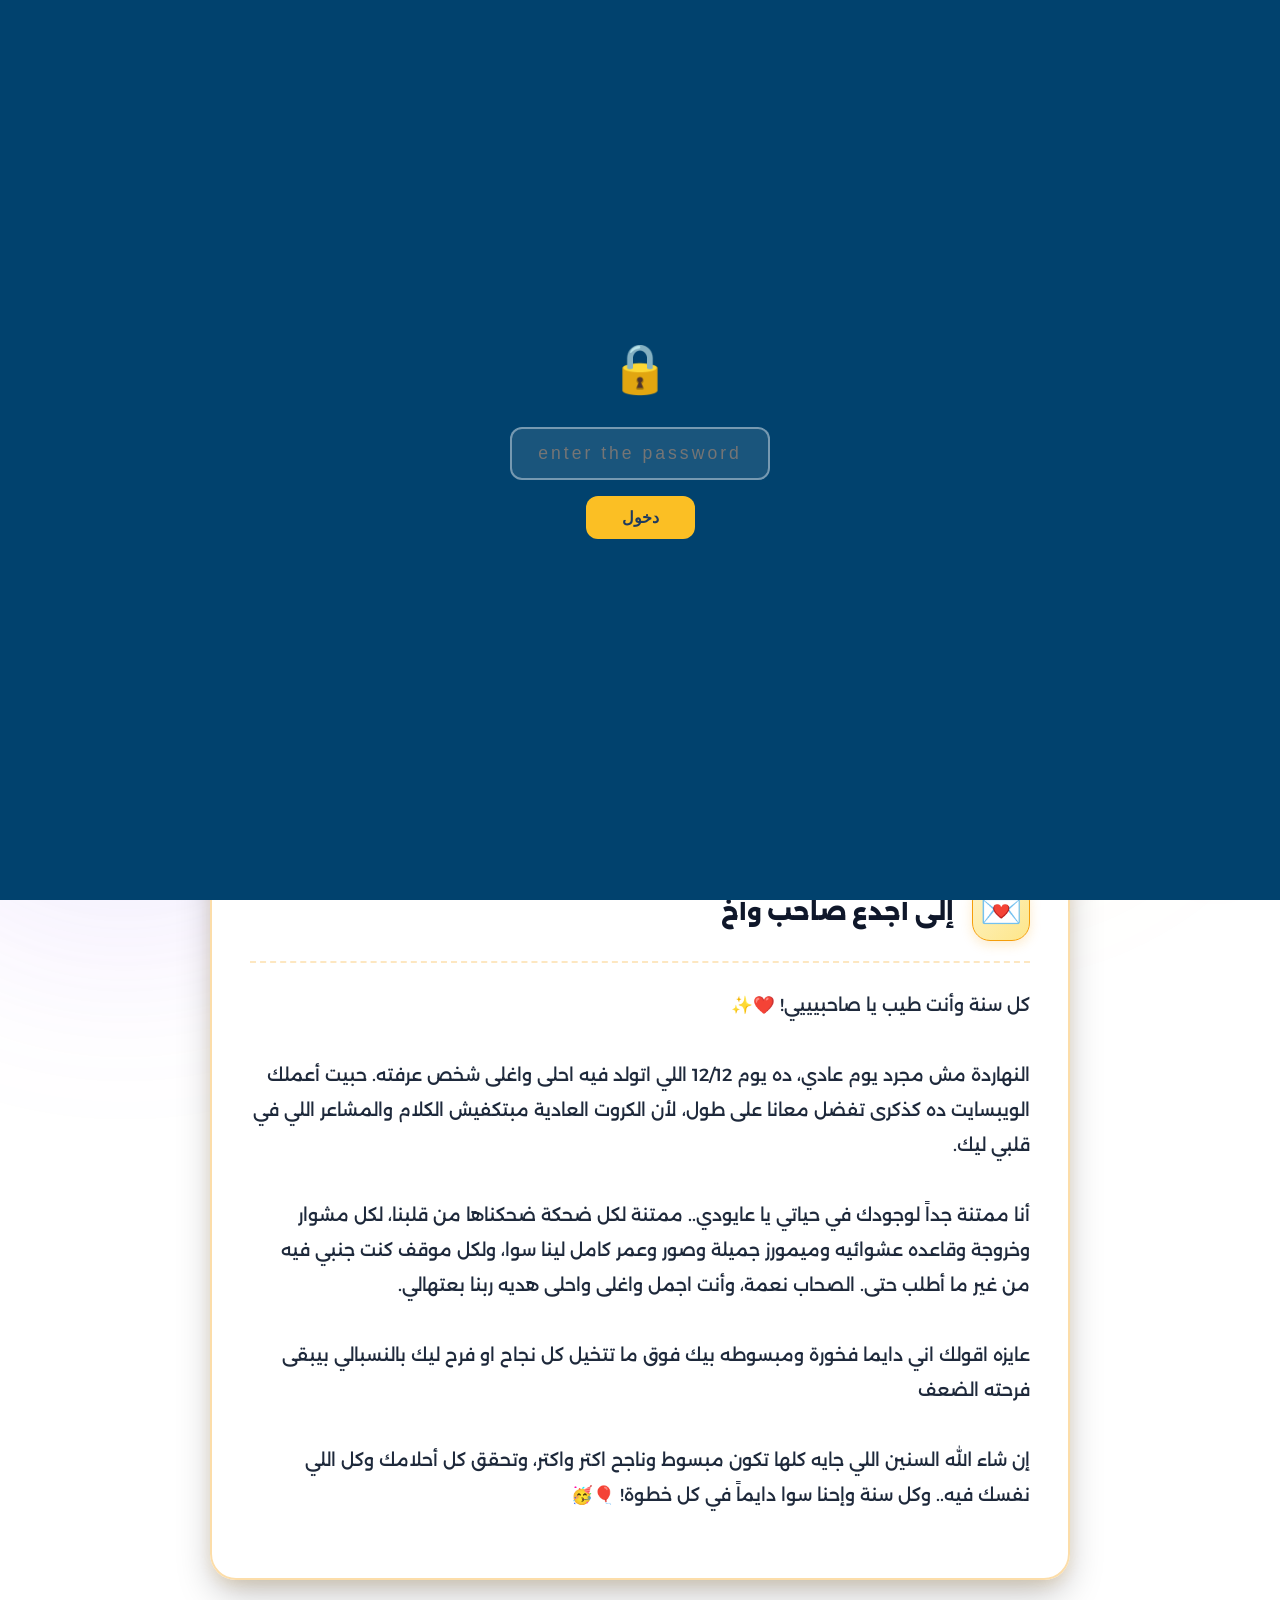
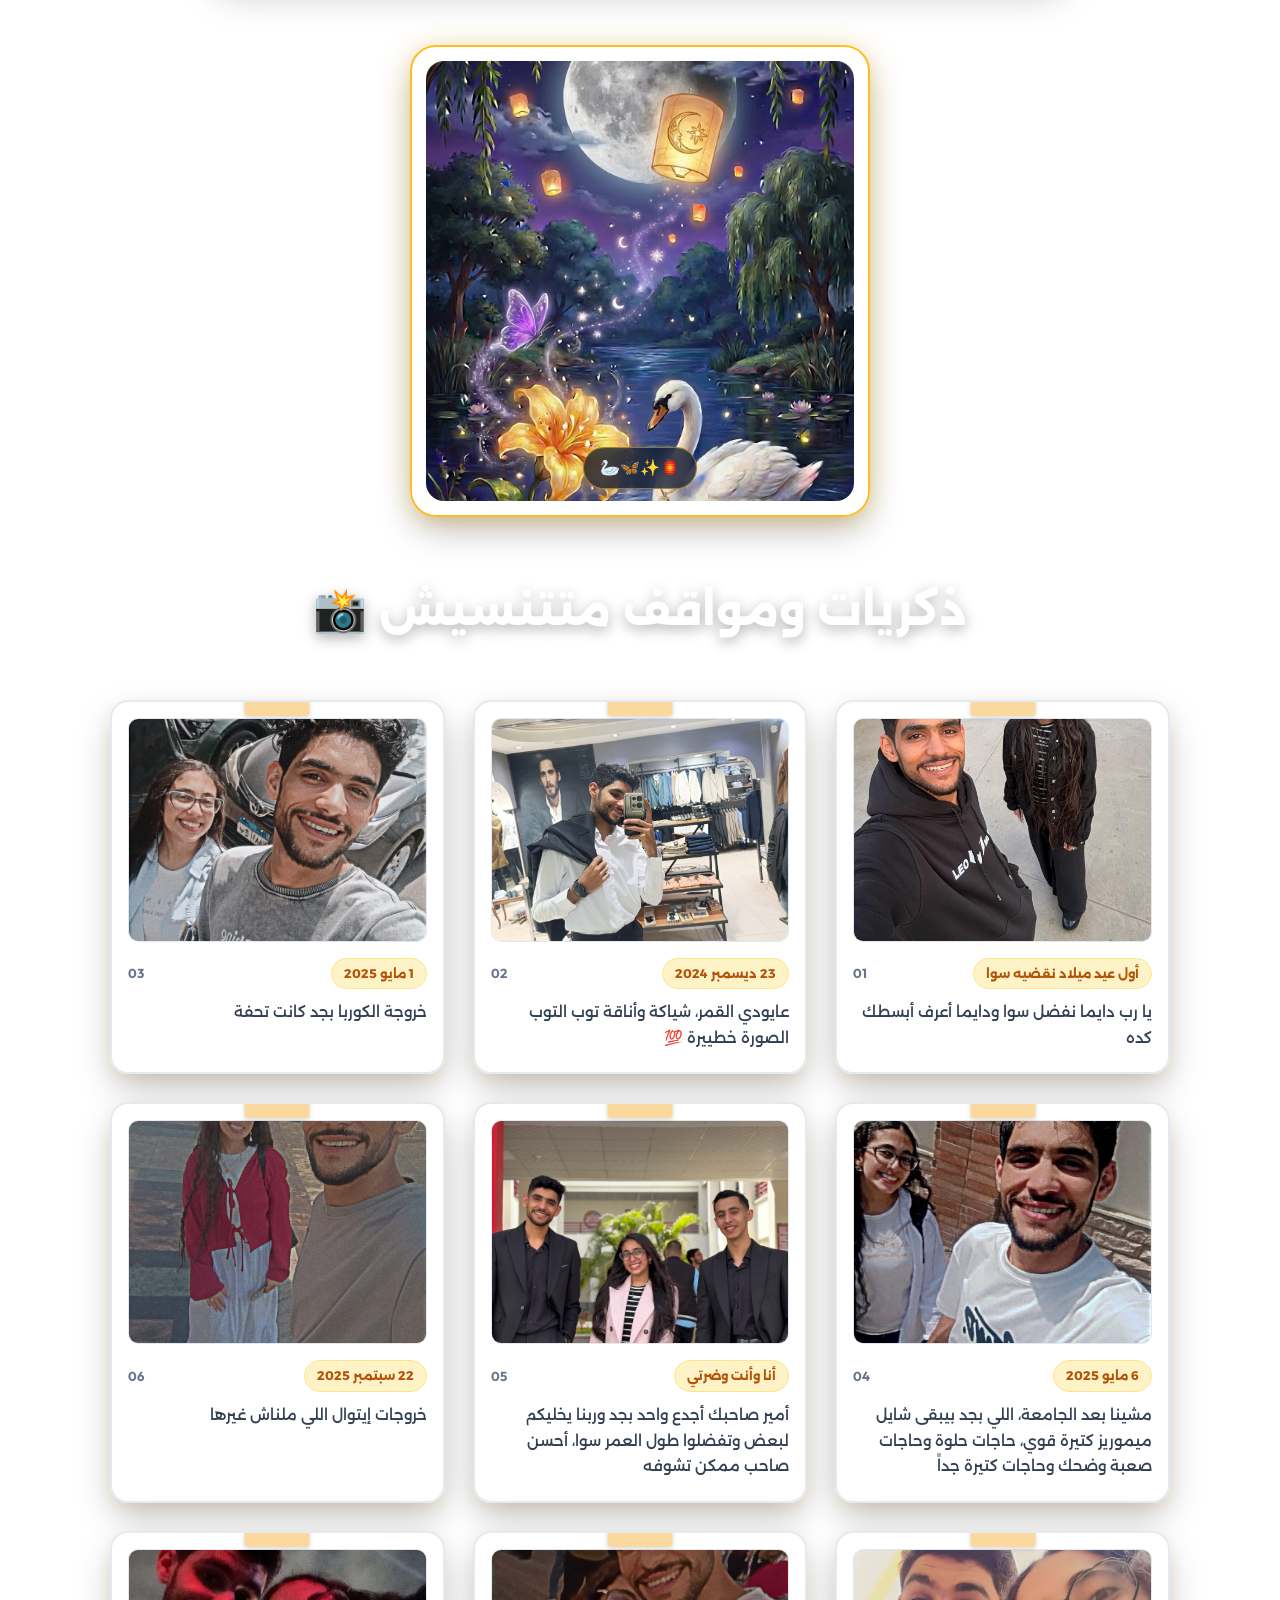
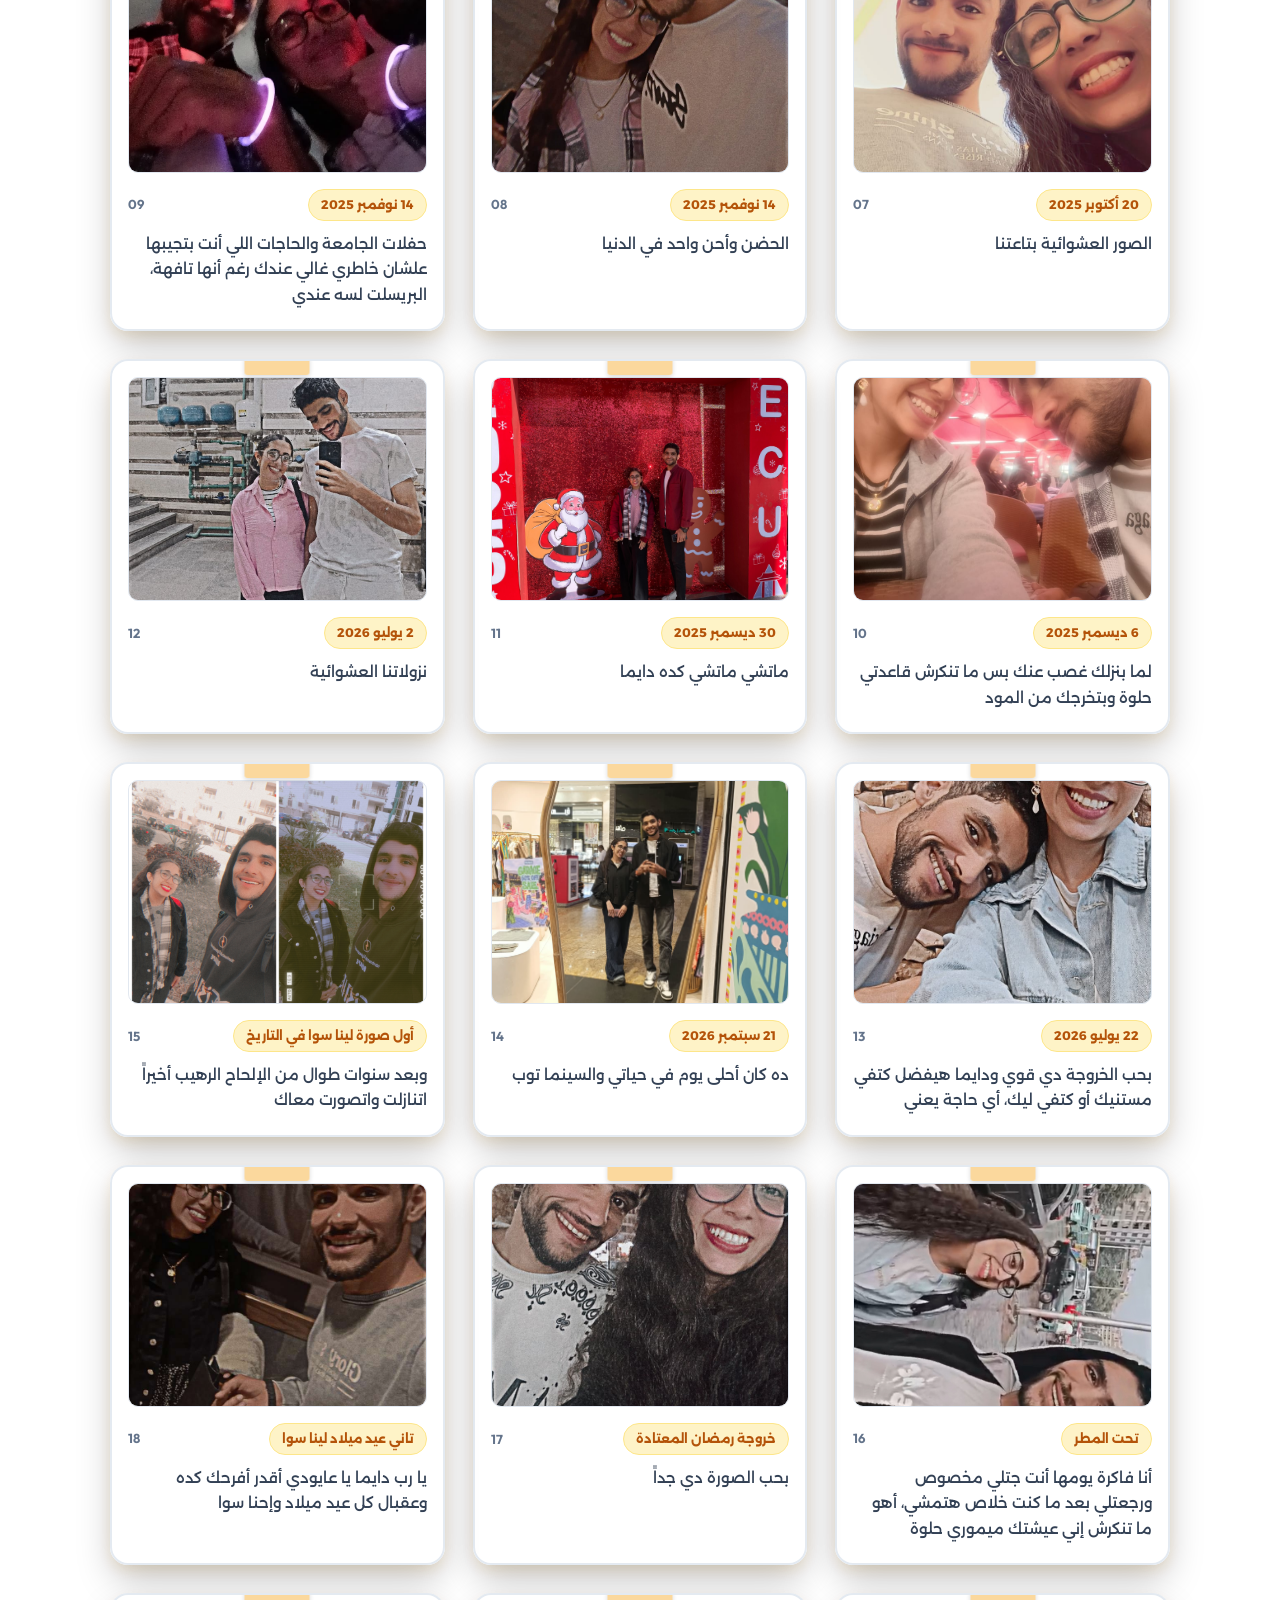
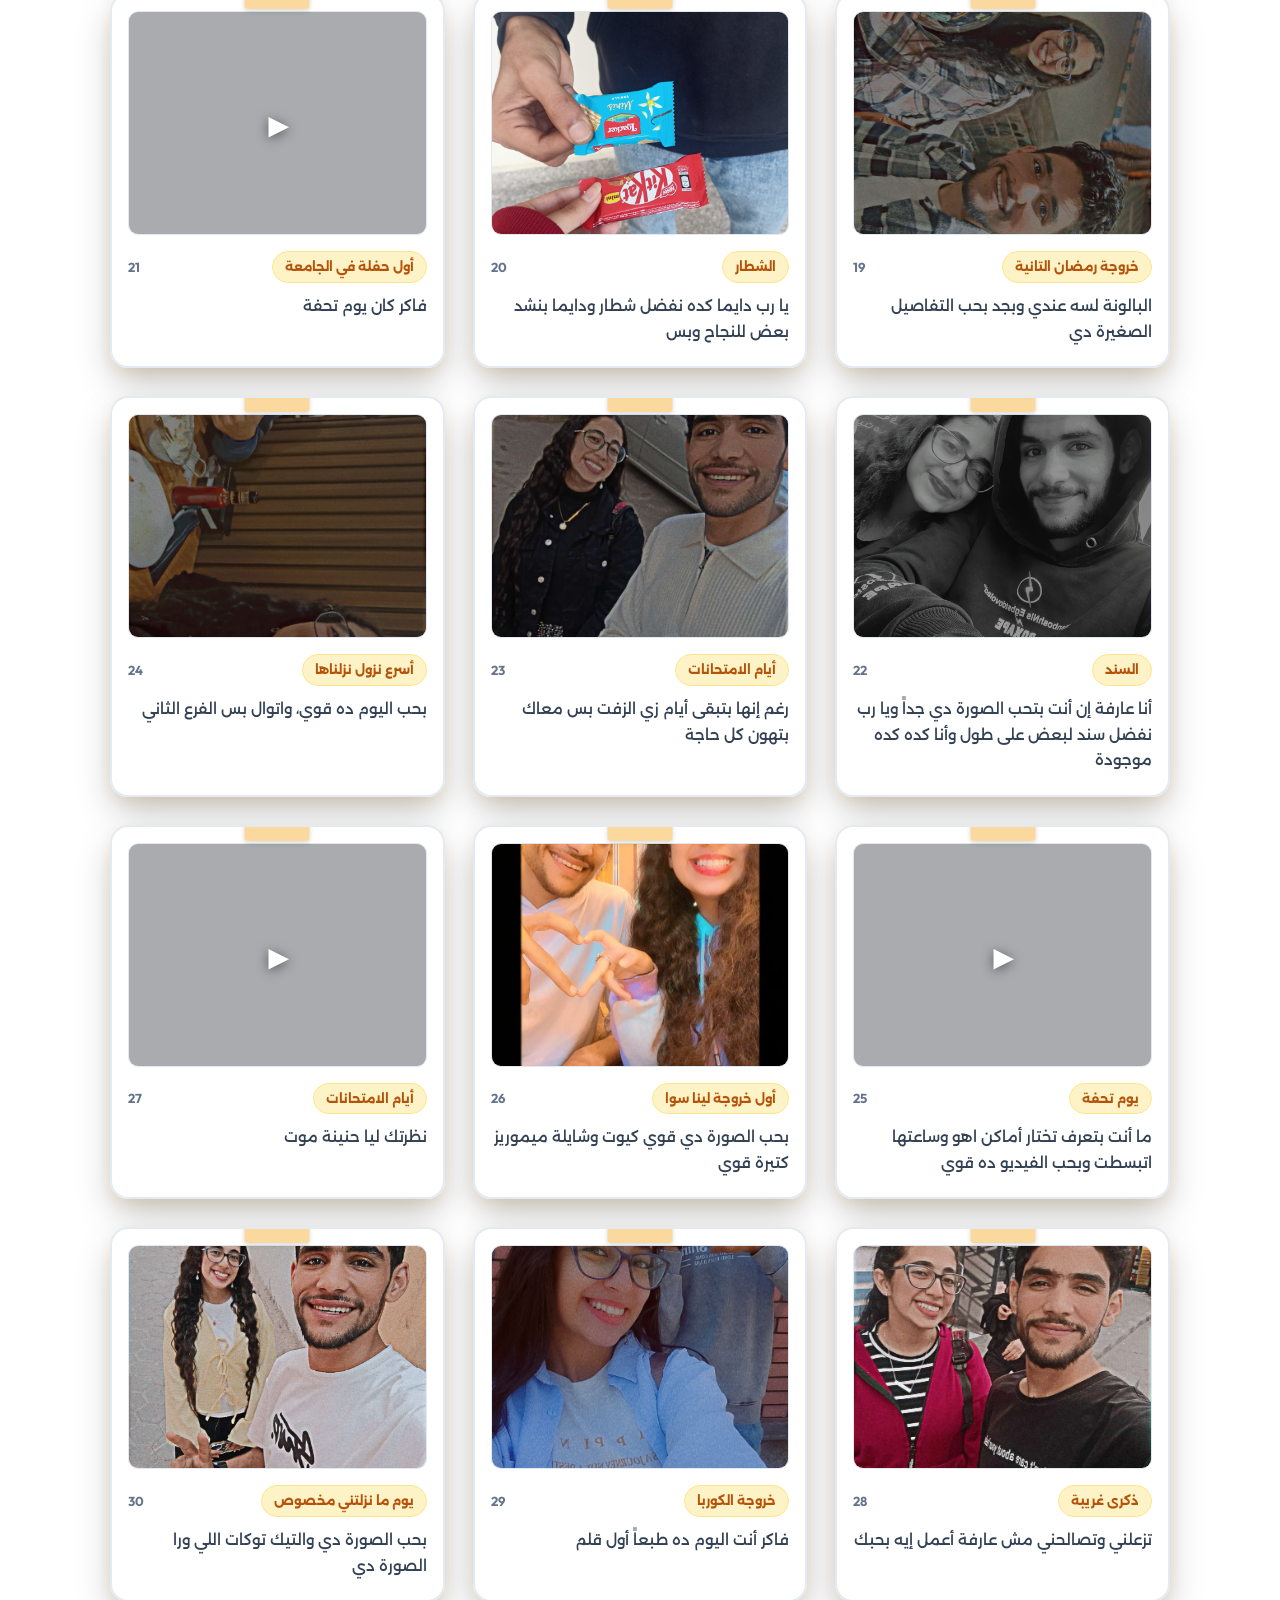
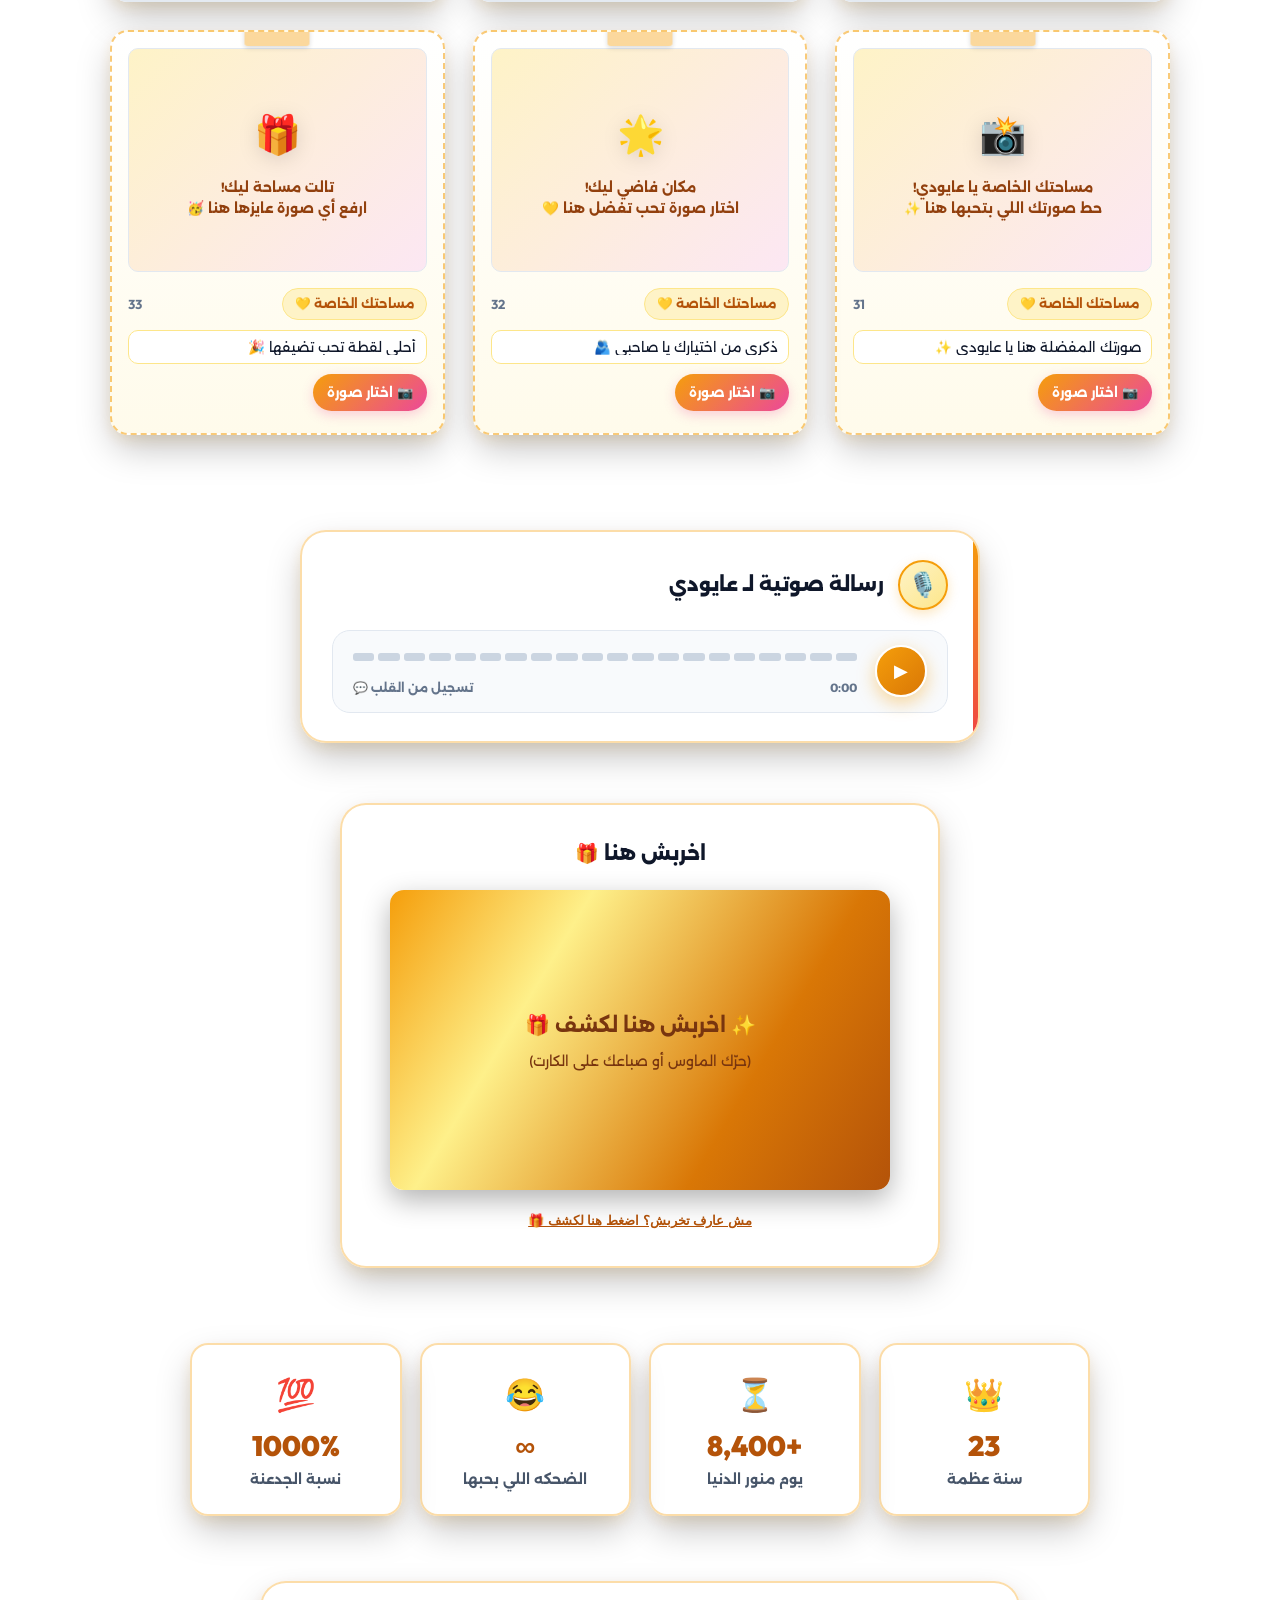
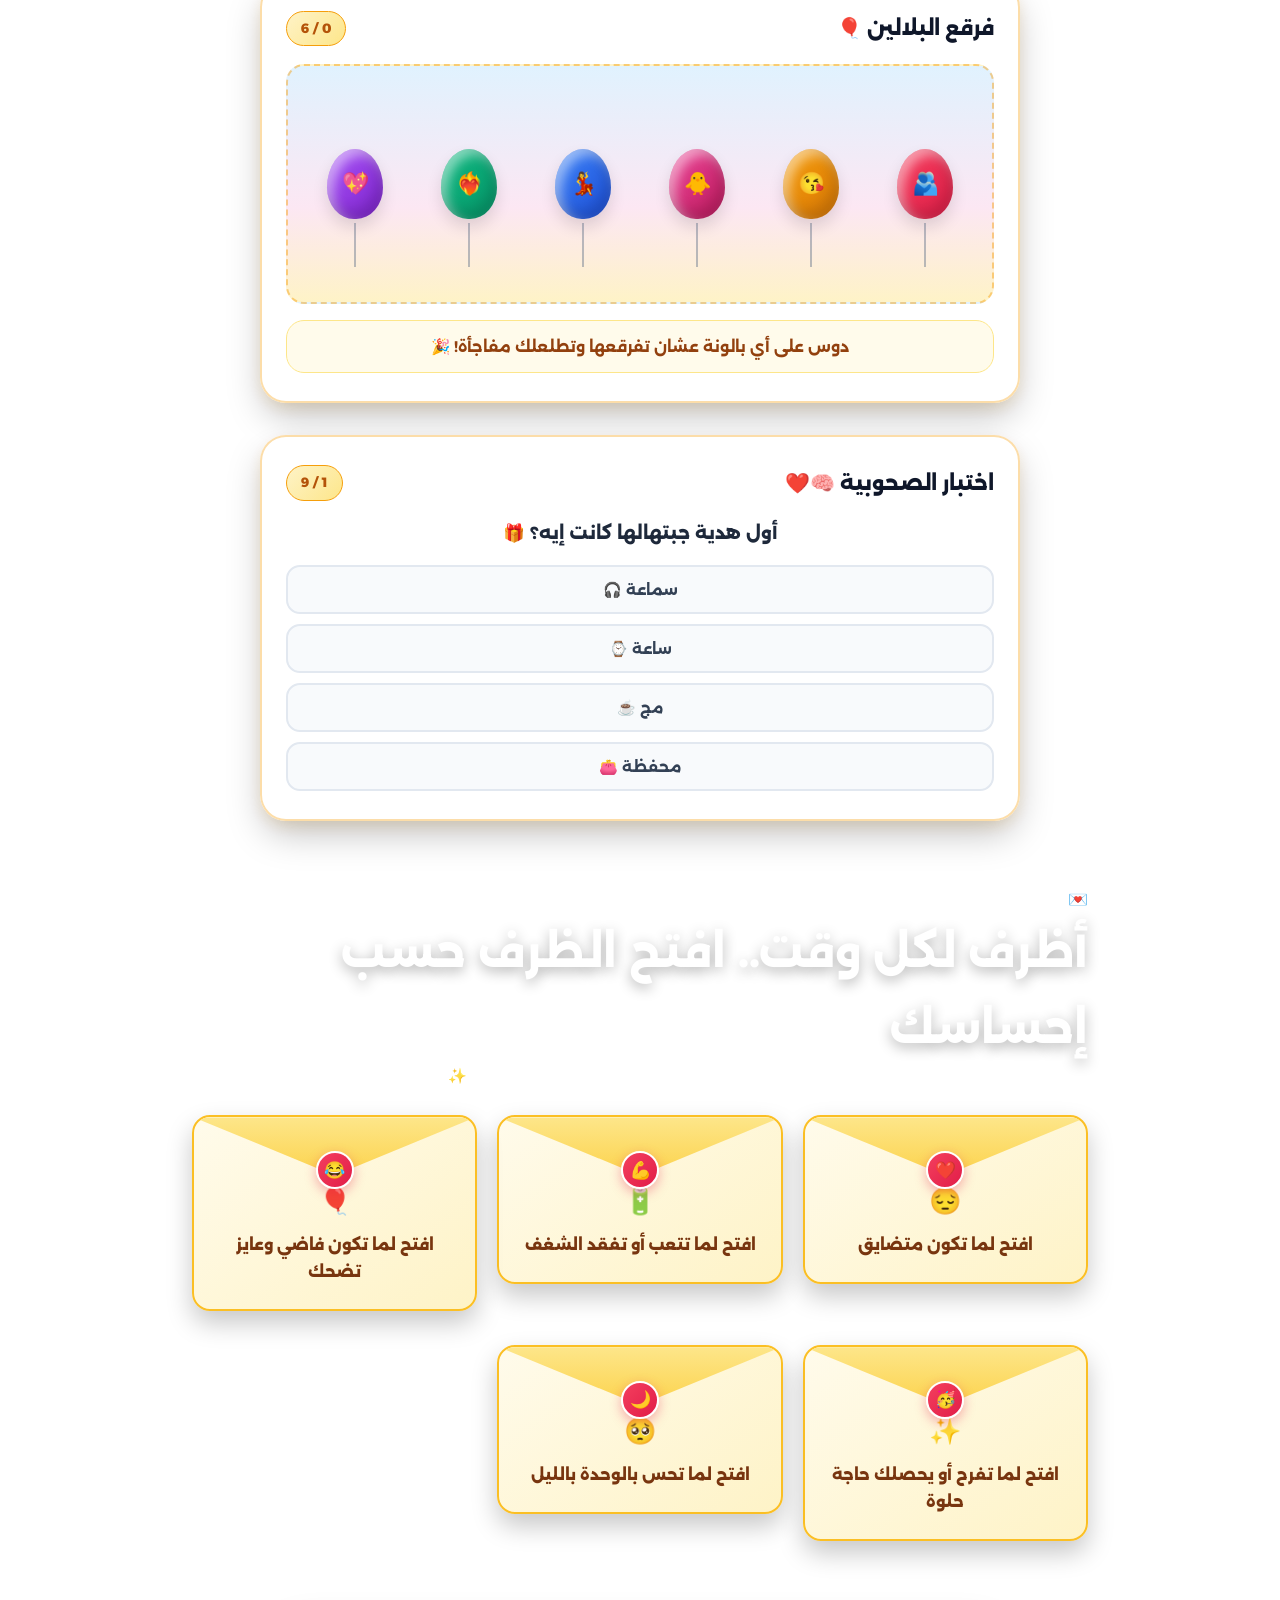
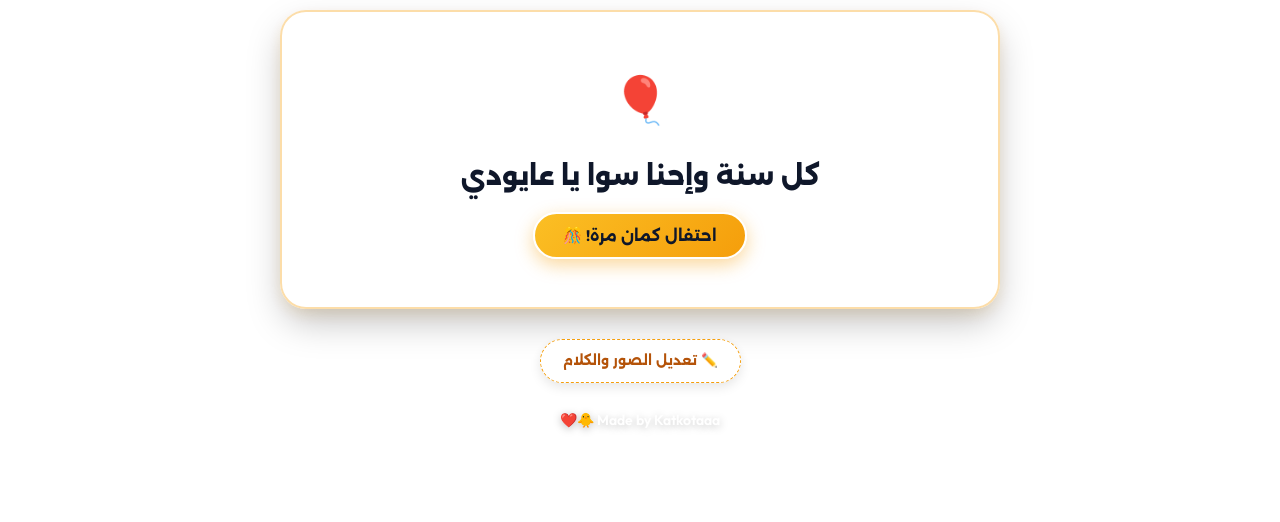
==== commit 0a1b9104: "Proper password gate - no cancel bypass" ====
--- a/index.html
+++ b/index.html
@@ -1,18 +1,6 @@
 <!DOCTYPE html>
 <html lang="ar" dir="rtl">
 <head>
-  <script>
-    (function(){
-      if(sessionStorage.getItem('unlocked')==='1') return;
-      var entered = prompt('enter the password');
-      if(entered !== '9111212'){
-        document.write('<h2 style="font-family:sans-serif;text-align:center;margin-top:40vh">Wrong password</h2>');
-        document.close();
-        throw new Error('wrong');
-      }
-      sessionStorage.setItem('unlocked','1');
-    })();
-  </script>
   <meta charset="UTF-8">
   <meta name="viewport" content="width=device-width, initial-scale=1.0">
   <title>Happy Birthday يا عايودي! 🎉</title>
@@ -26,6 +14,53 @@
   <link rel="stylesheet" href="style.css">
 </head>
 <body>
+
+  <!-- Password Gate -->
+  <div id="passwordGate" style="
+    position:fixed;top:0;left:0;width:100%;height:100%;
+    background:#01426e;
+    display:flex;flex-direction:column;align-items:center;justify-content:center;
+    z-index:999999;font-family:sans-serif;
+  ">
+    <div style="text-align:center;padding:2rem;">
+      <div style="font-size:3rem;margin-bottom:1rem;">🔒</div>
+      <input id="pwInput" type="password" placeholder="enter the password"
+        style="
+          display:block;width:260px;padding:14px 18px;
+          border:2px solid rgba(255,255,255,0.4);border-radius:12px;
+          background:rgba(255,255,255,0.1);color:#fff;
+          font-size:1.1rem;text-align:center;outline:none;
+          margin:0 auto 1rem;letter-spacing:3px;
+        "
+        onkeydown="if(event.key==='Enter')checkPw()"
+      >
+      <button onclick="checkPw()" style="
+        padding:12px 36px;border:none;border-radius:12px;
+        background:#fbbf24;color:#1e3a5f;font-size:1rem;
+        font-weight:700;cursor:pointer;
+      ">دخول</button>
+      <div id="pwErr" style="color:#fca5a5;margin-top:1rem;font-size:0.9rem;min-height:1.2em;"></div>
+    </div>
+  </div>
+
+  <script>
+    (function(){
+      if(sessionStorage.getItem('unlocked')==='1'){
+        document.getElementById('passwordGate').style.display='none';
+      }
+    })();
+    function checkPw(){
+      var v = document.getElementById('pwInput').value;
+      if(v === '9111212'){
+        sessionStorage.setItem('unlocked','1');
+        document.getElementById('passwordGate').style.display='none';
+      } else {
+        document.getElementById('pwErr').textContent = 'wrong password, try again';
+        document.getElementById('pwInput').value='';
+        document.getElementById('pwInput').focus();
+      }
+    }
+  </script>
 
   <!-- Welcome / Music Autoplay Overlay -->
   <div class="welcome-overlay" id="welcomeOverlay">
